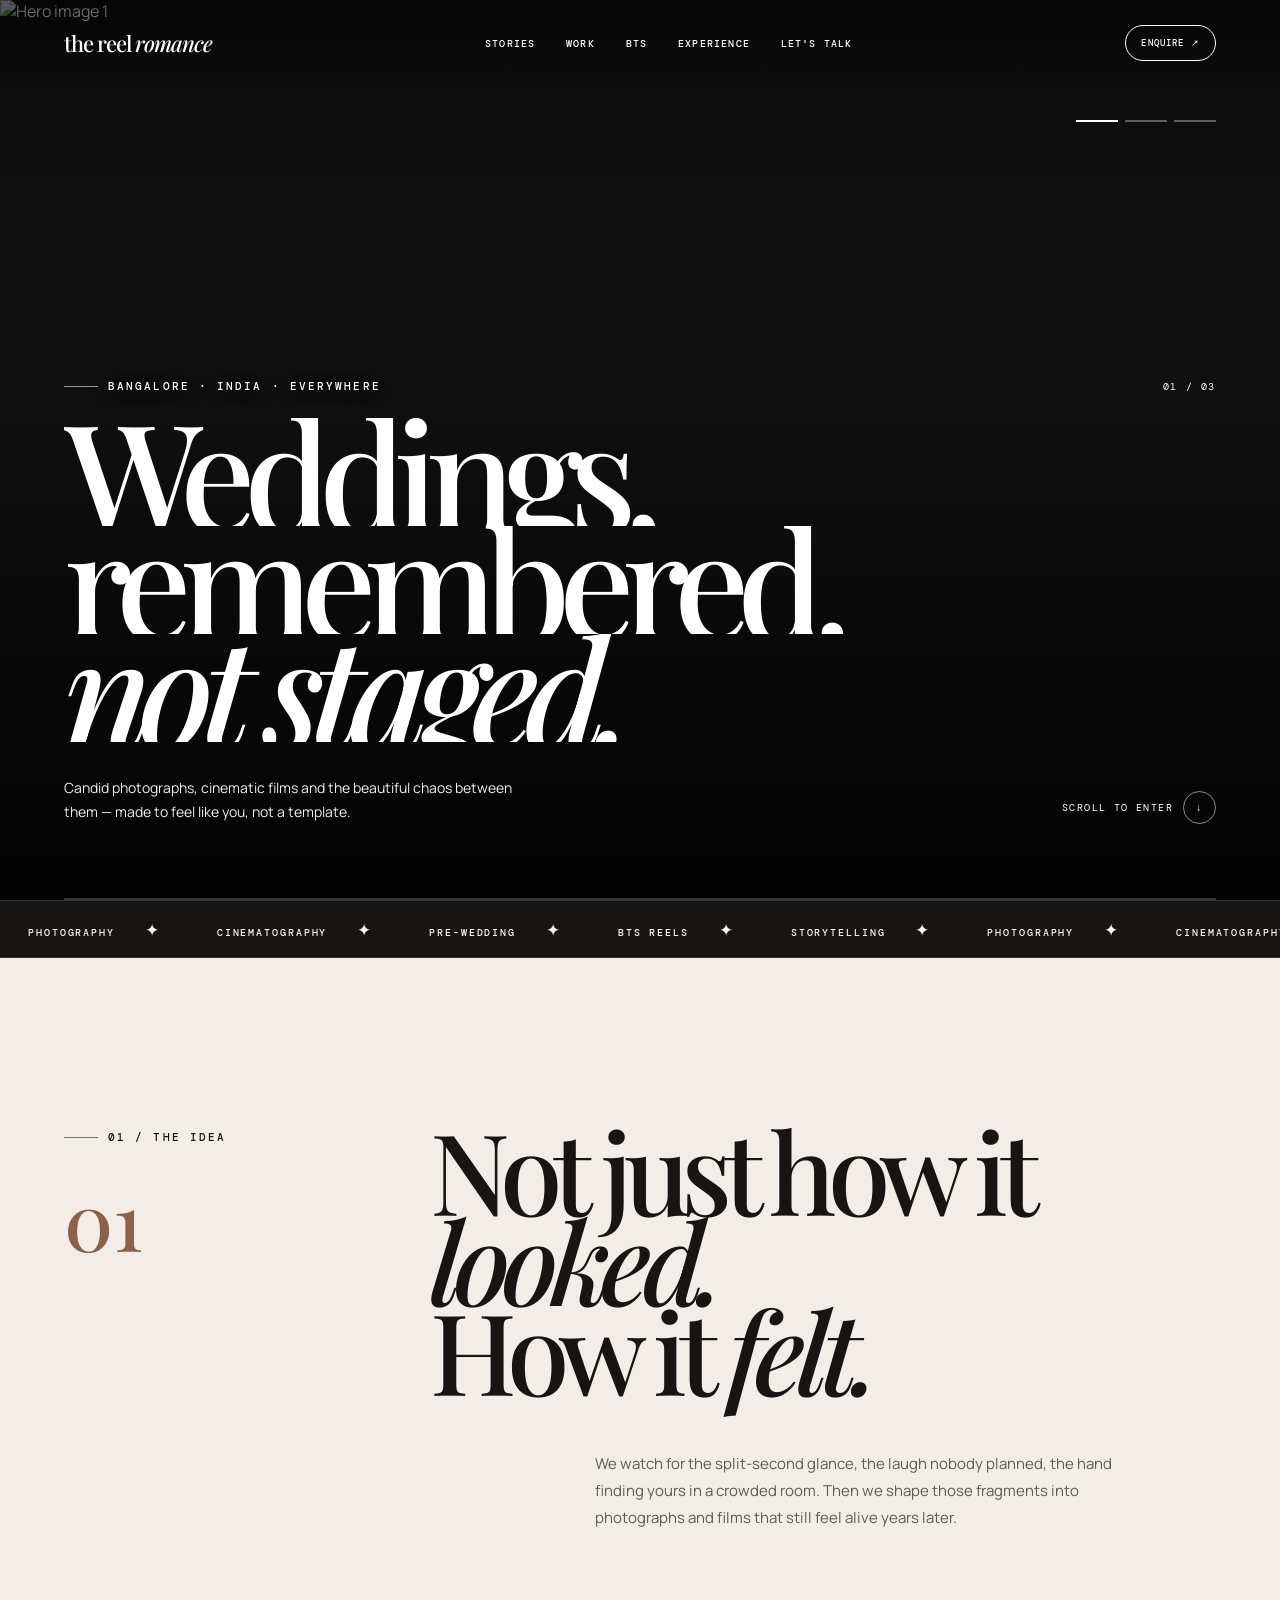
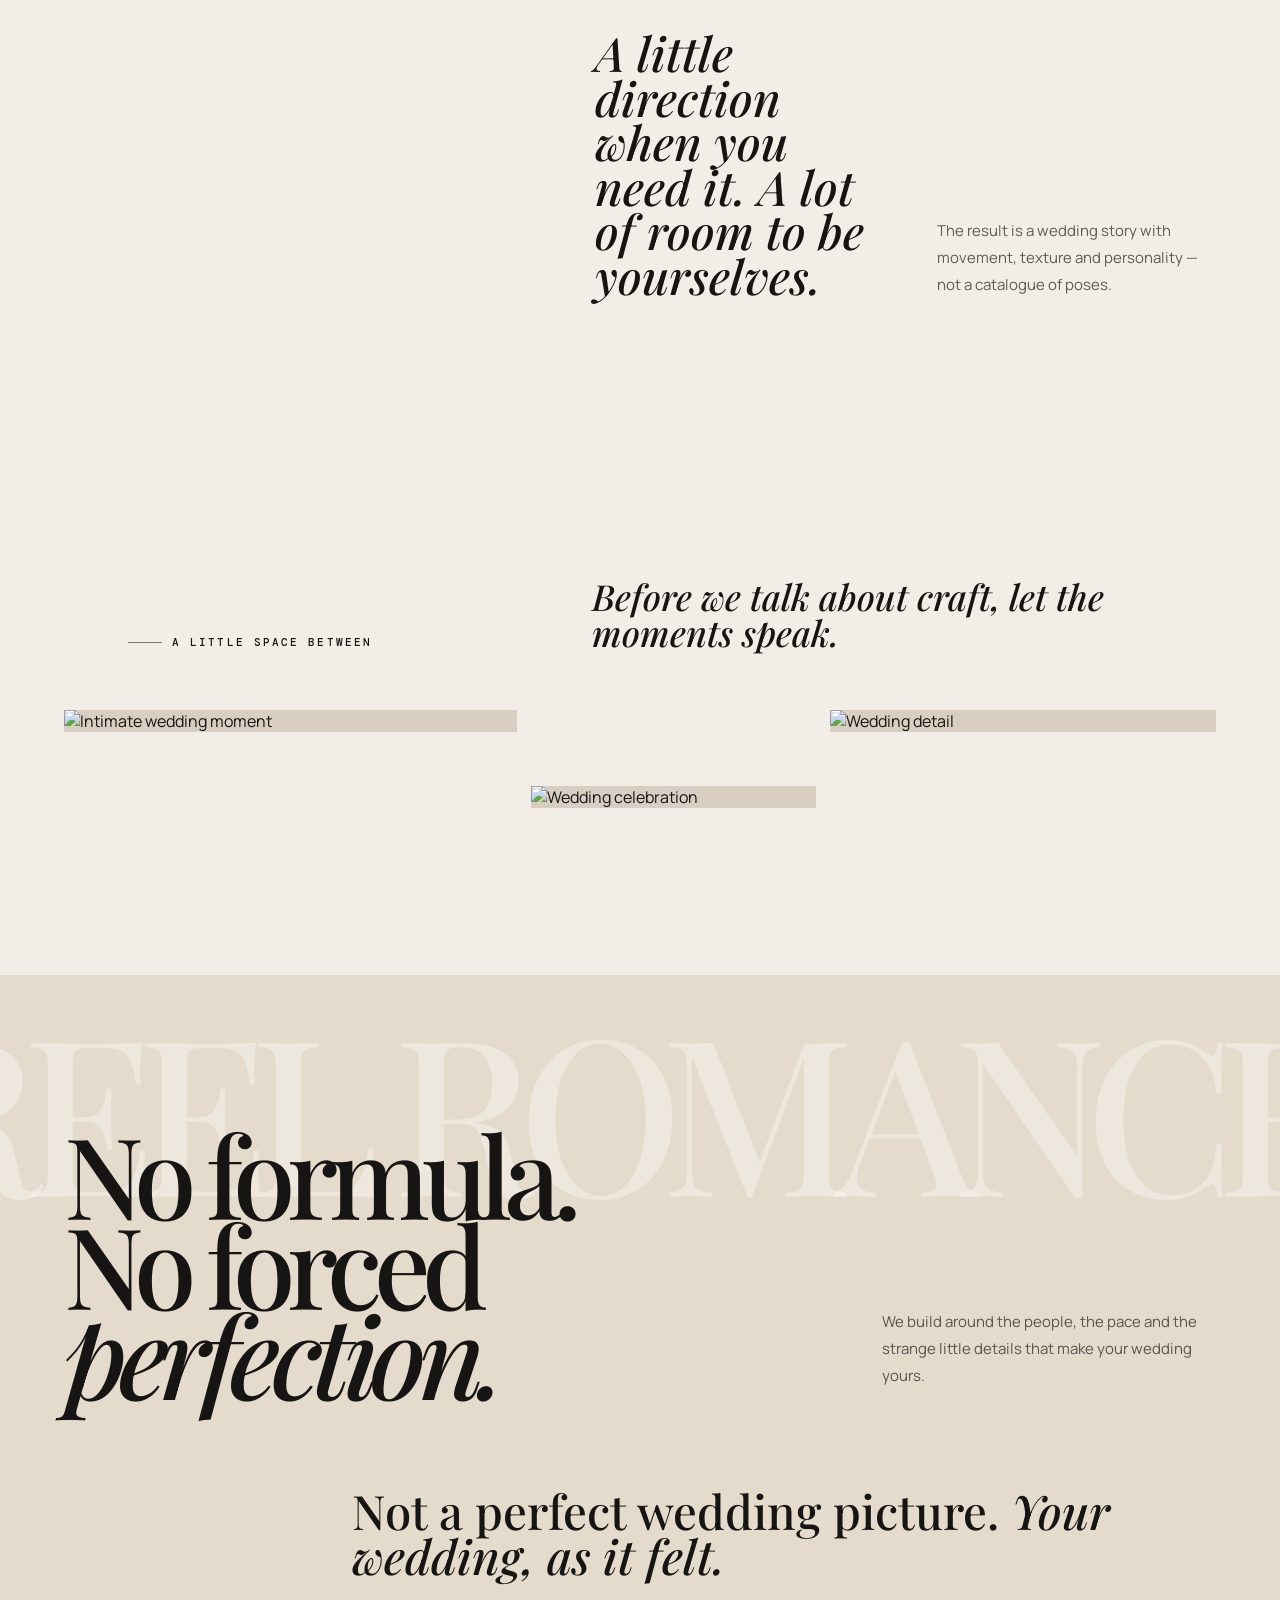
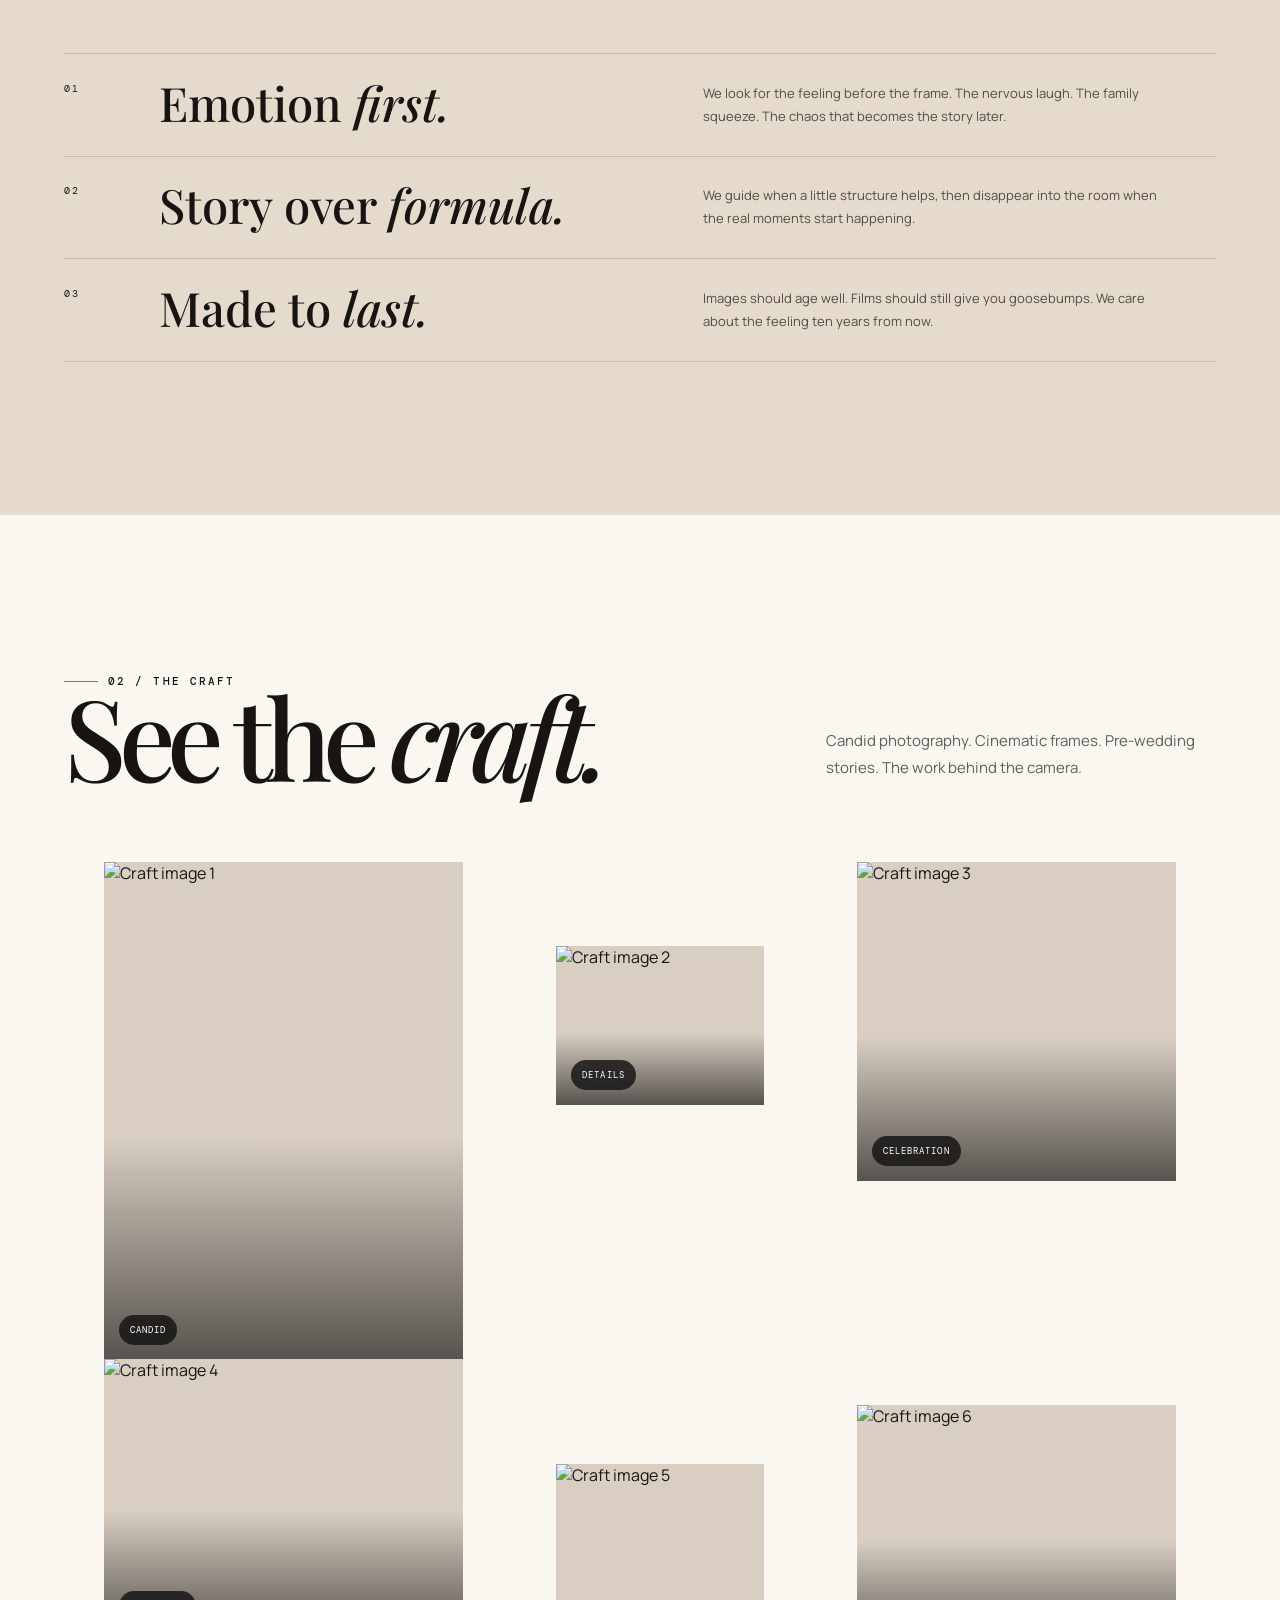
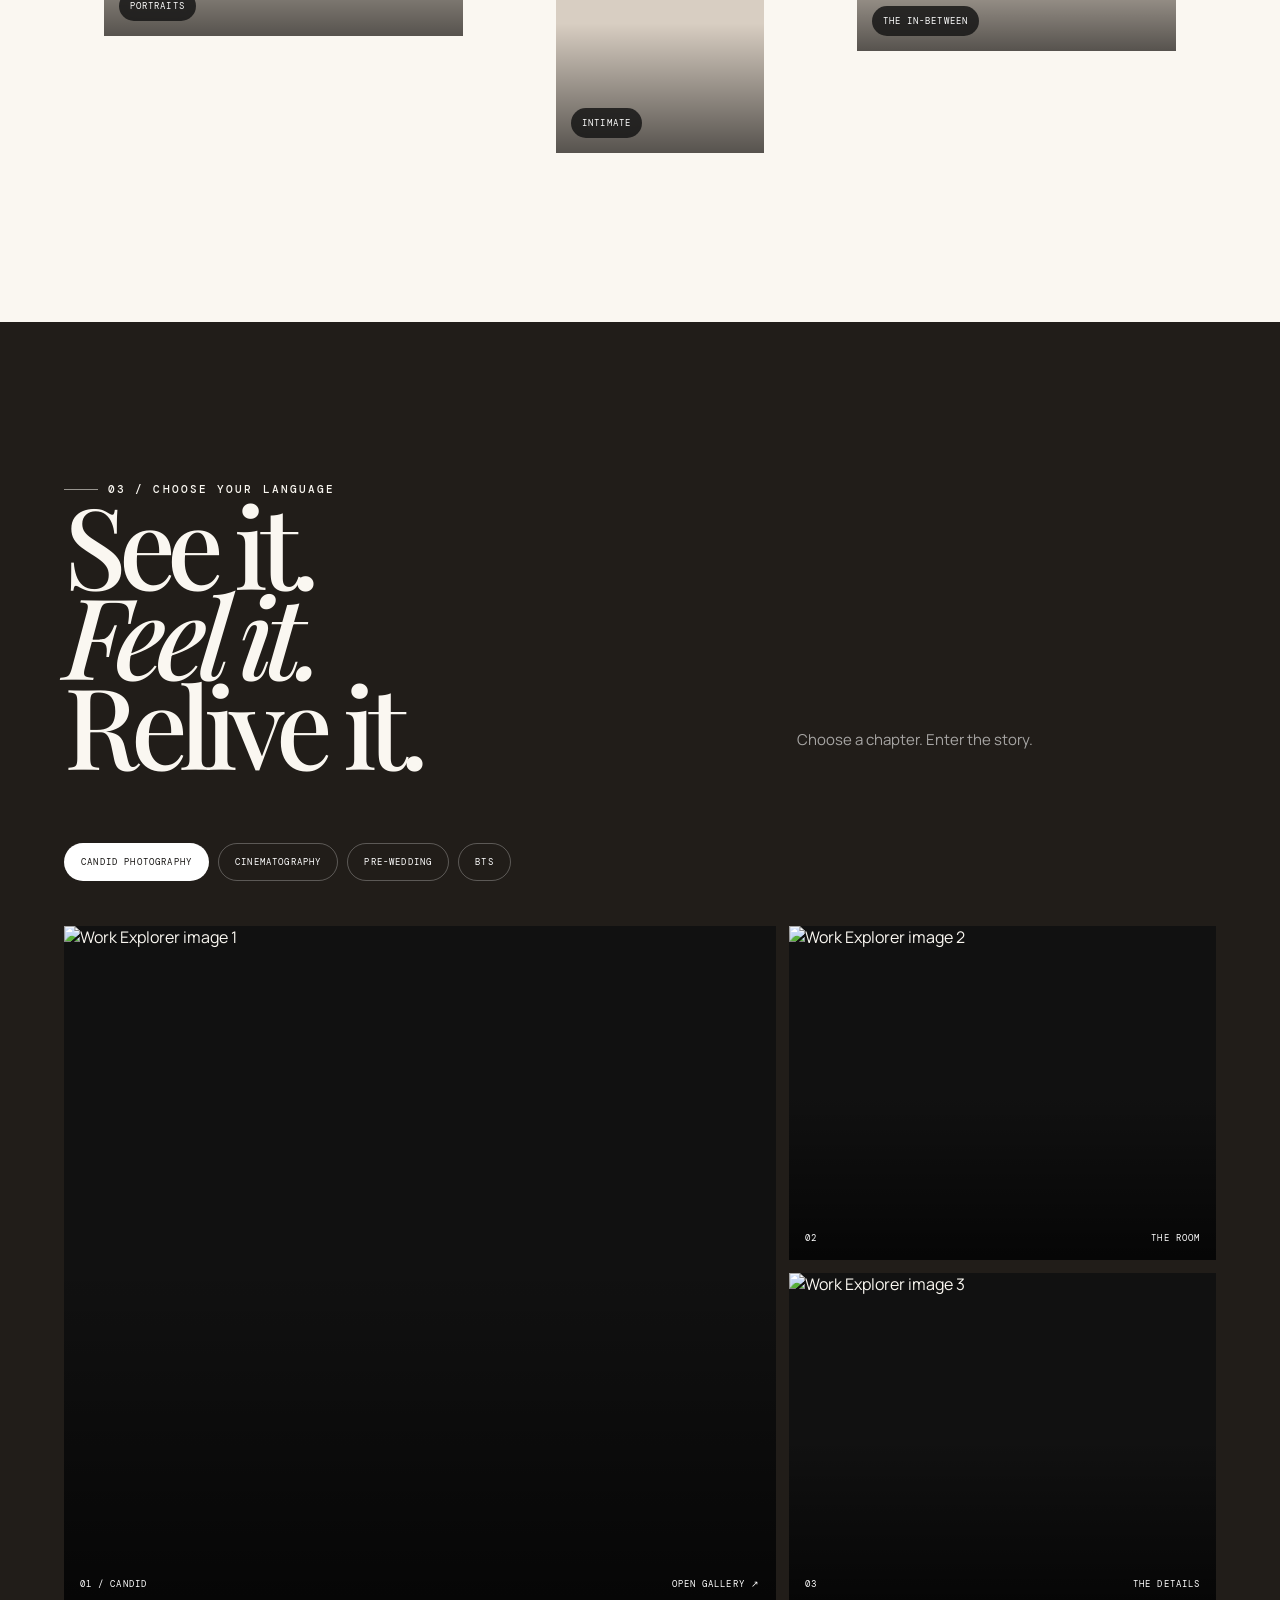
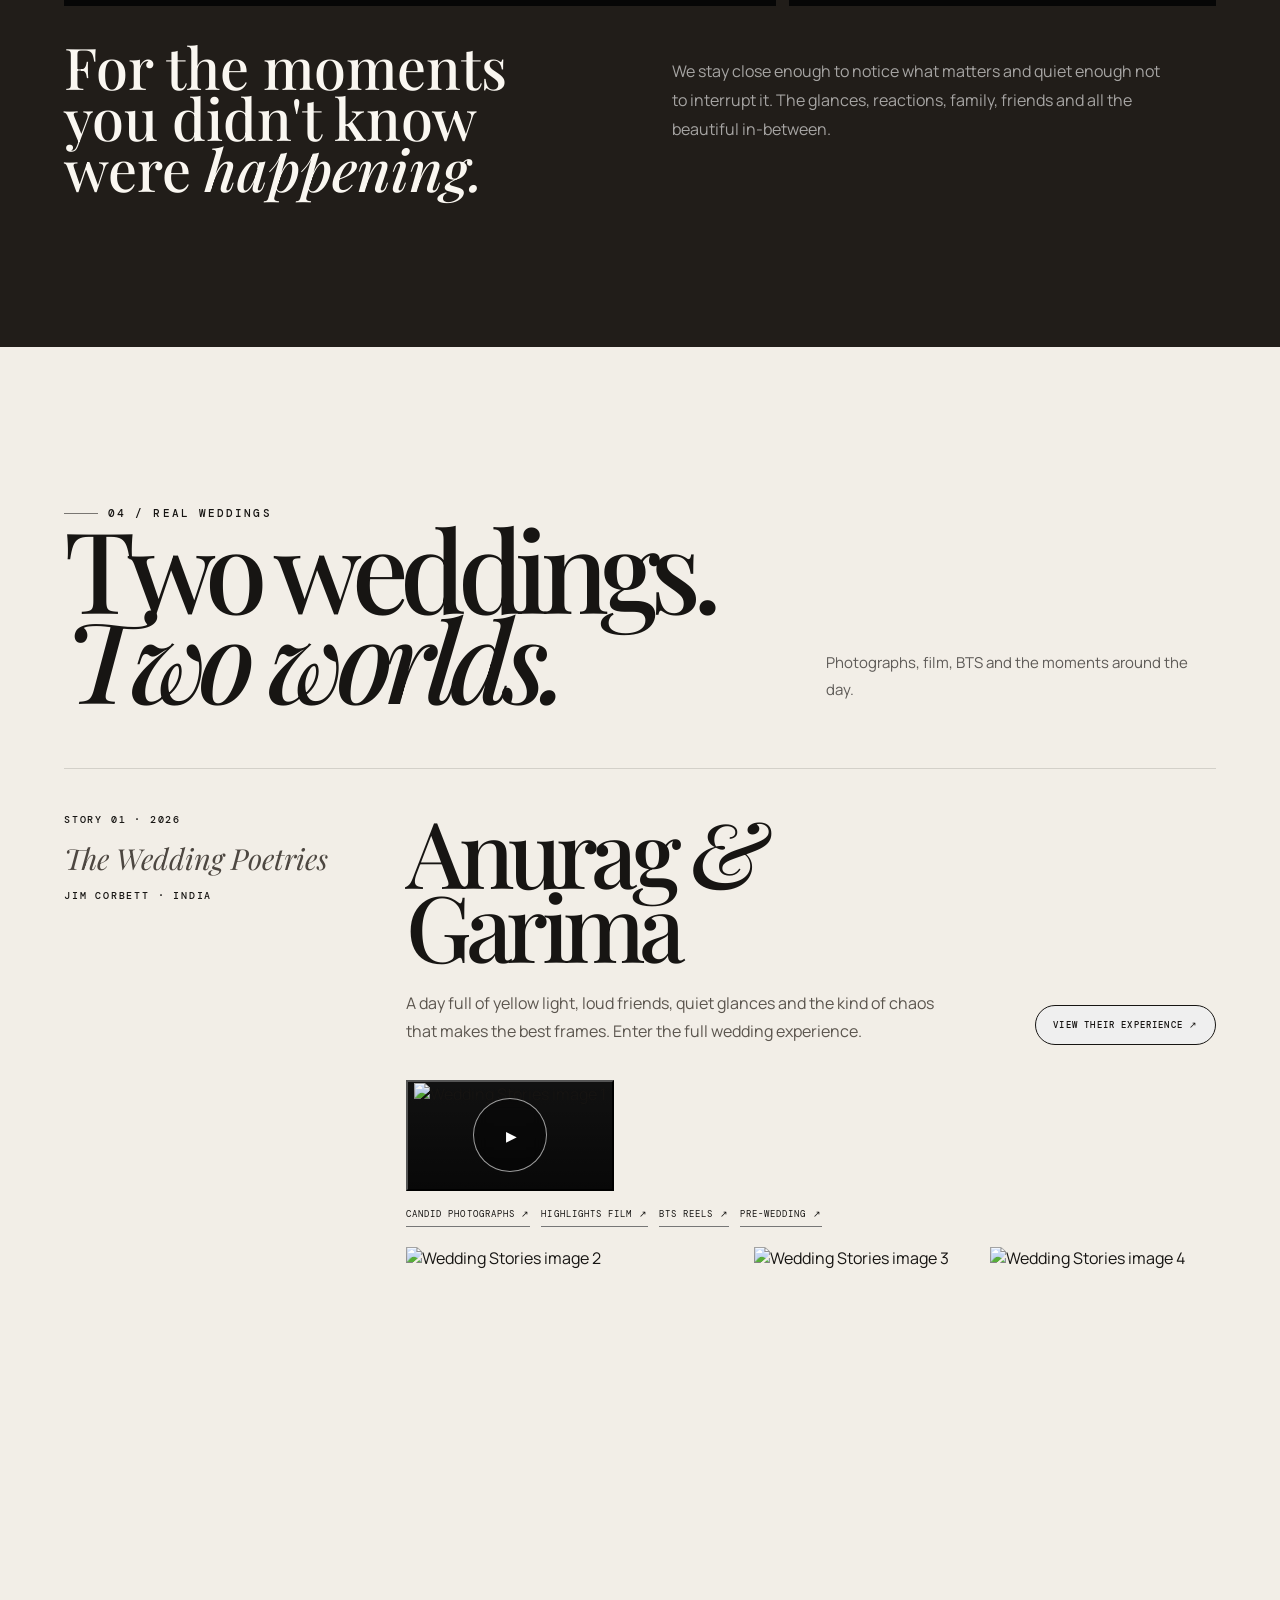
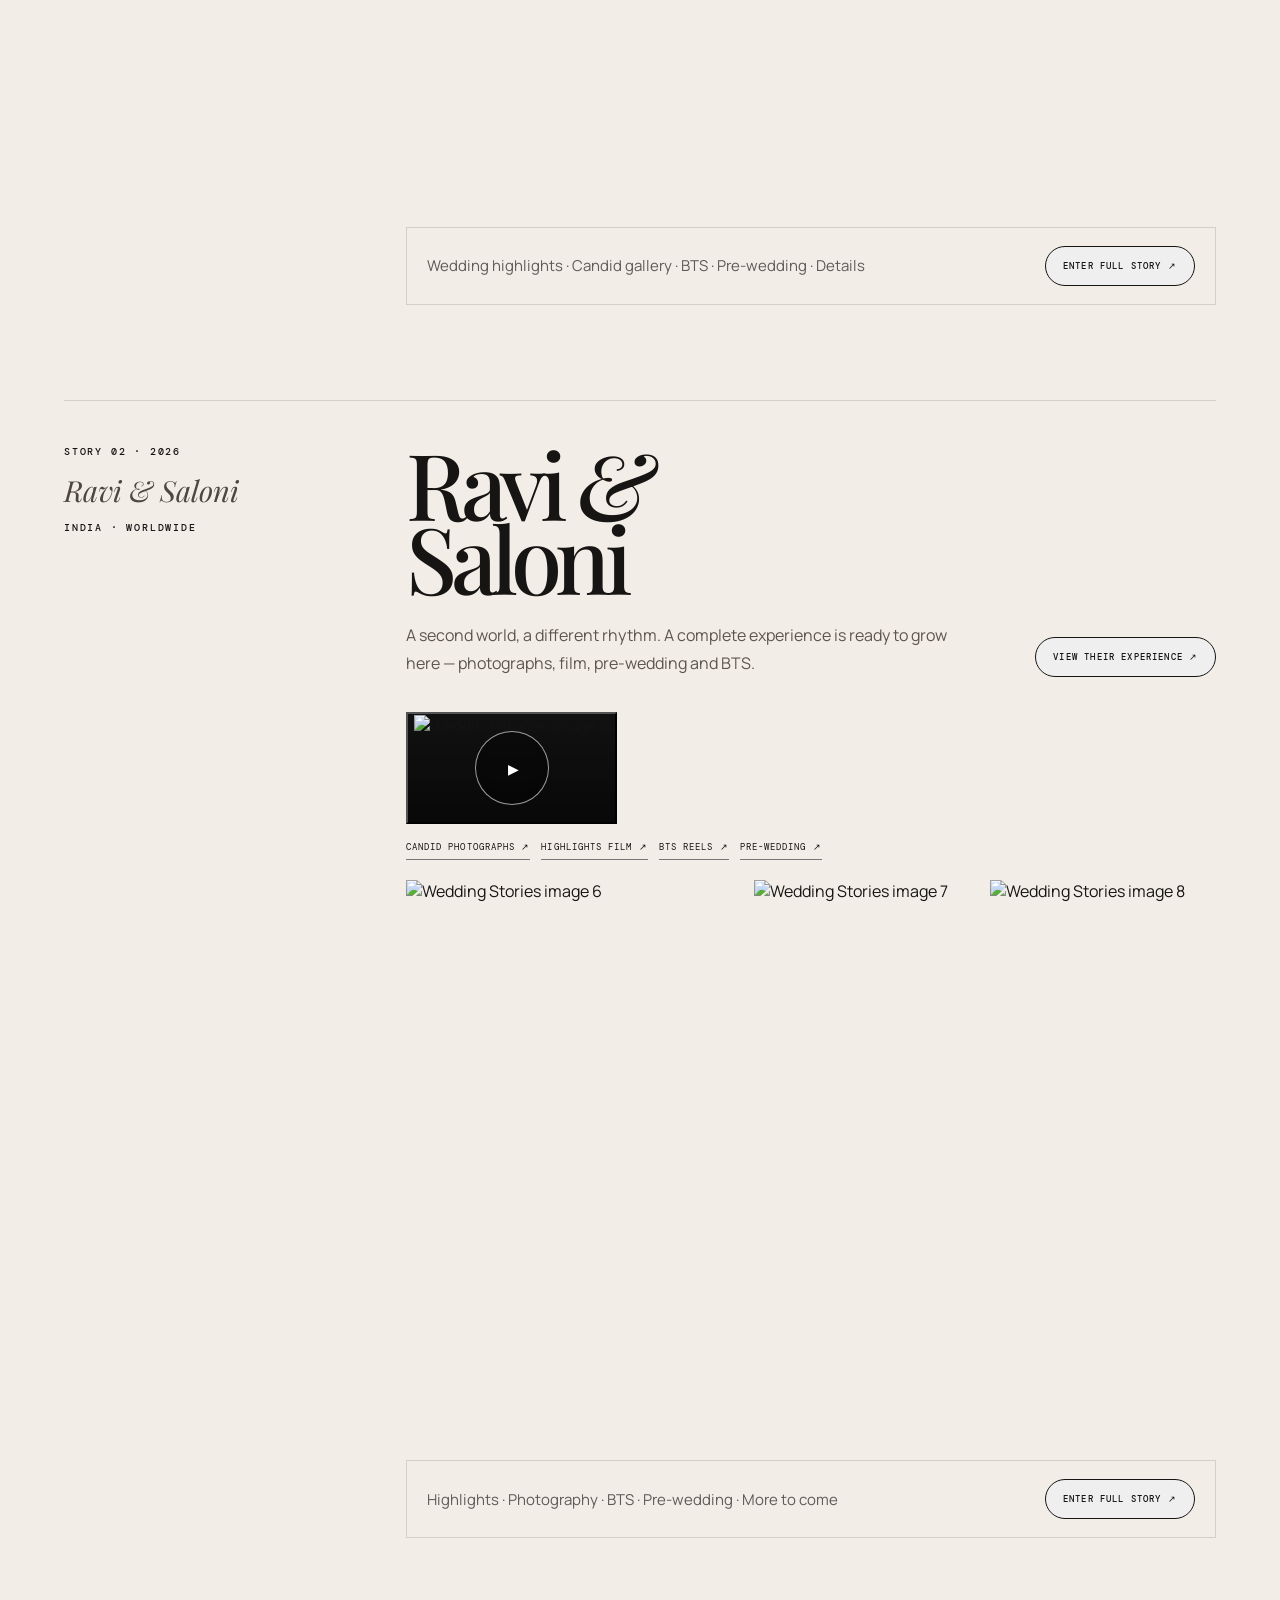
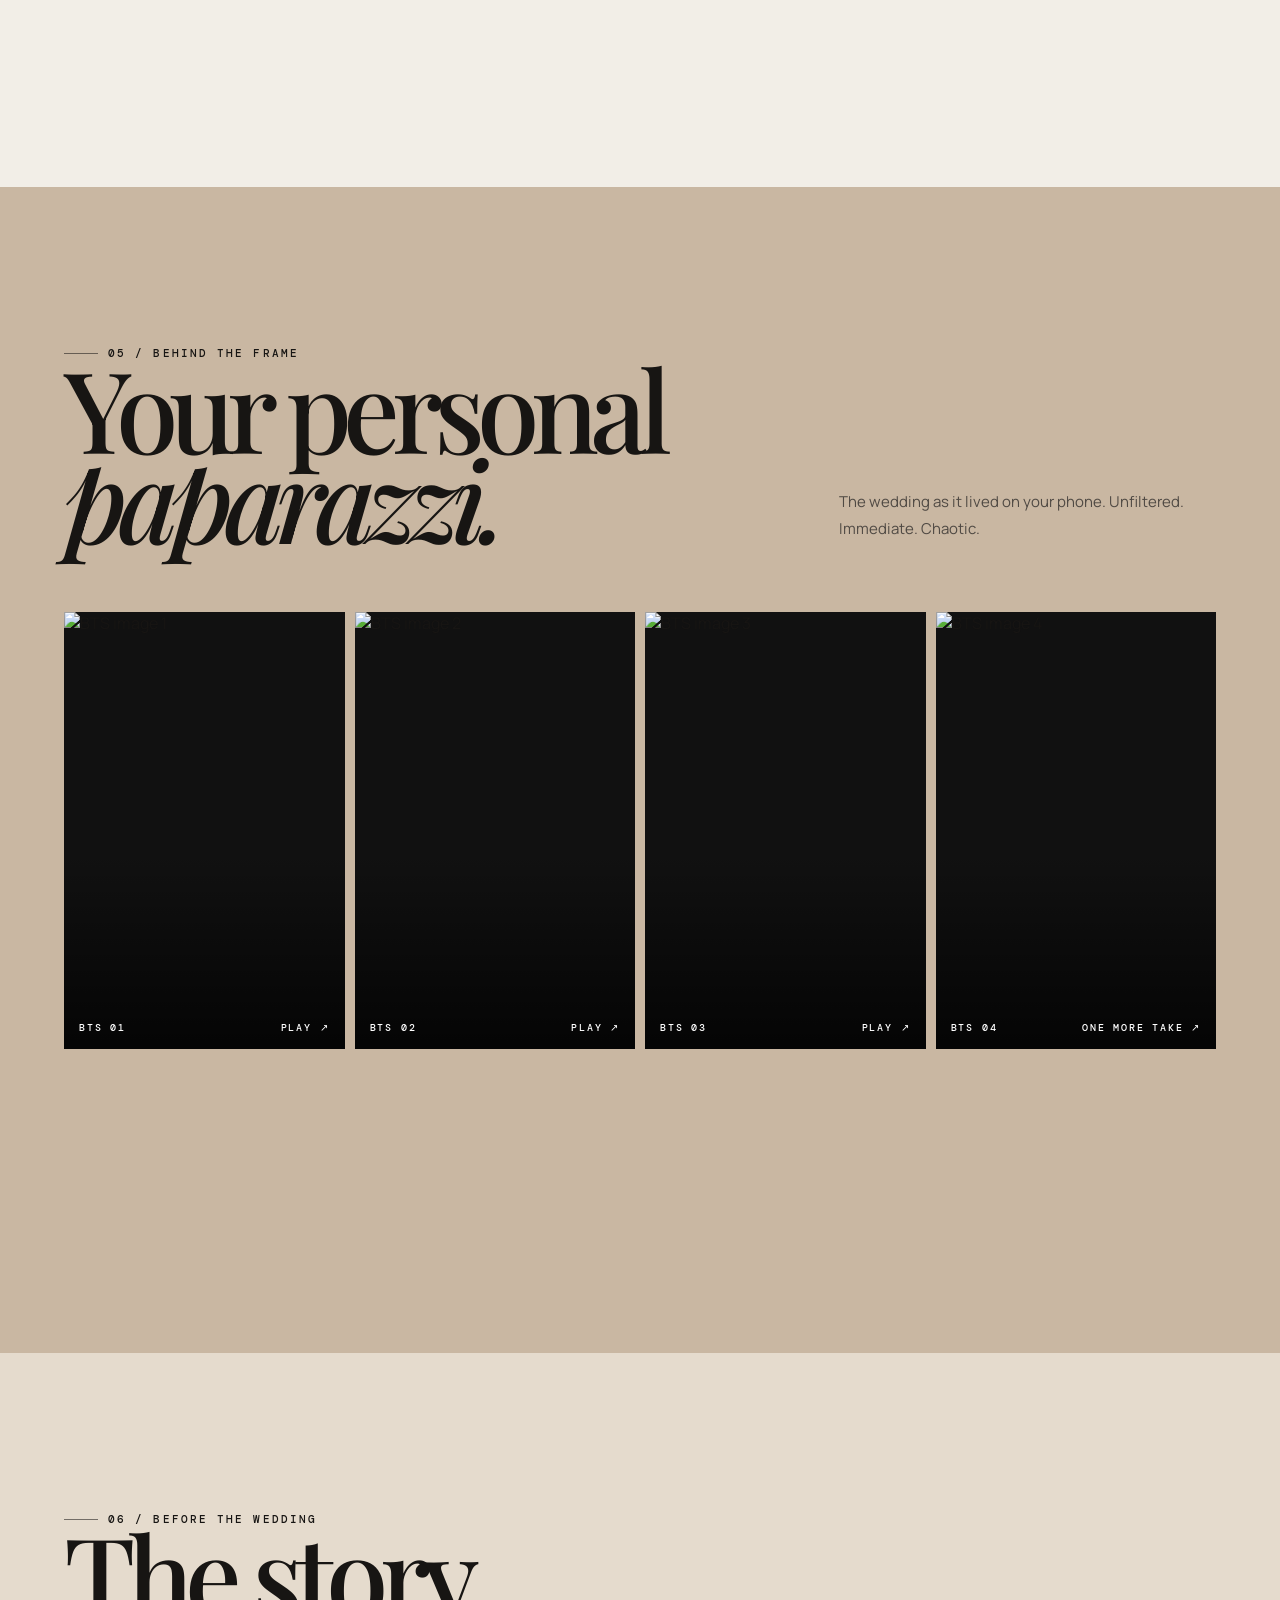
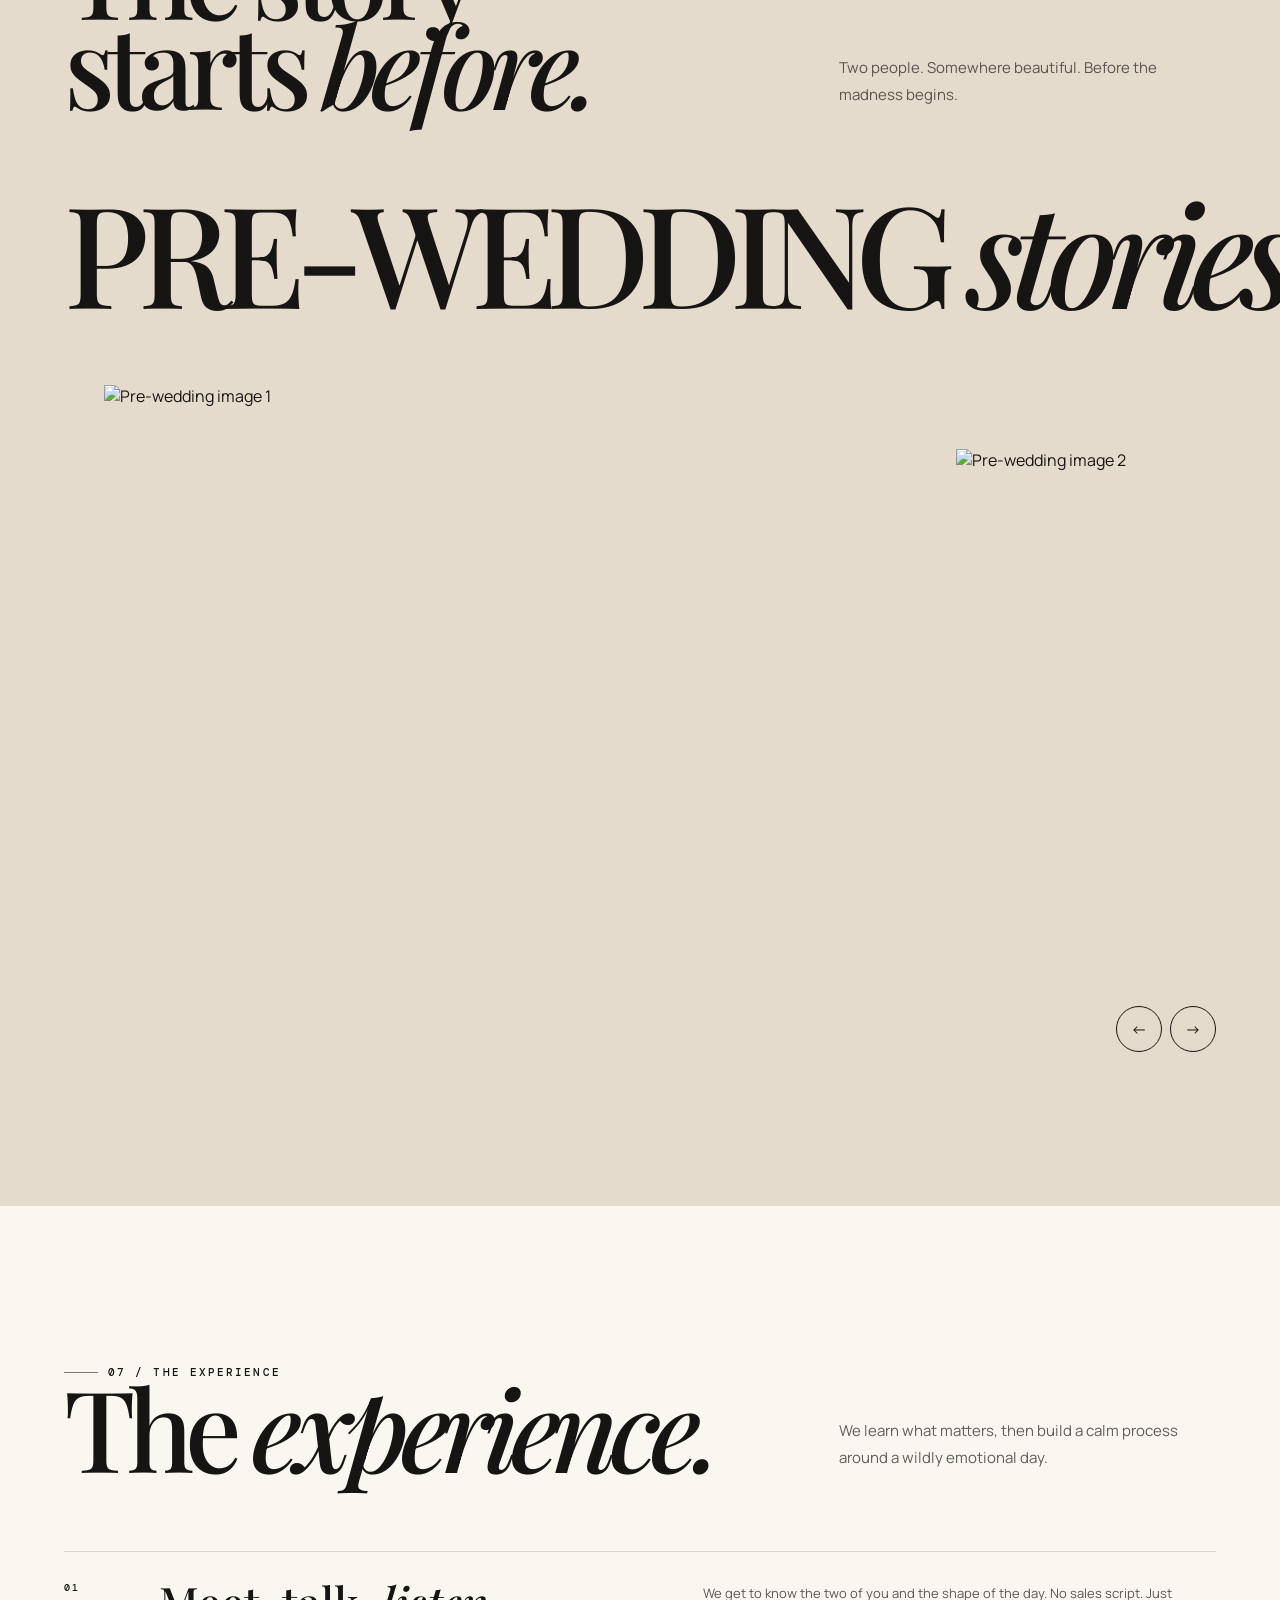
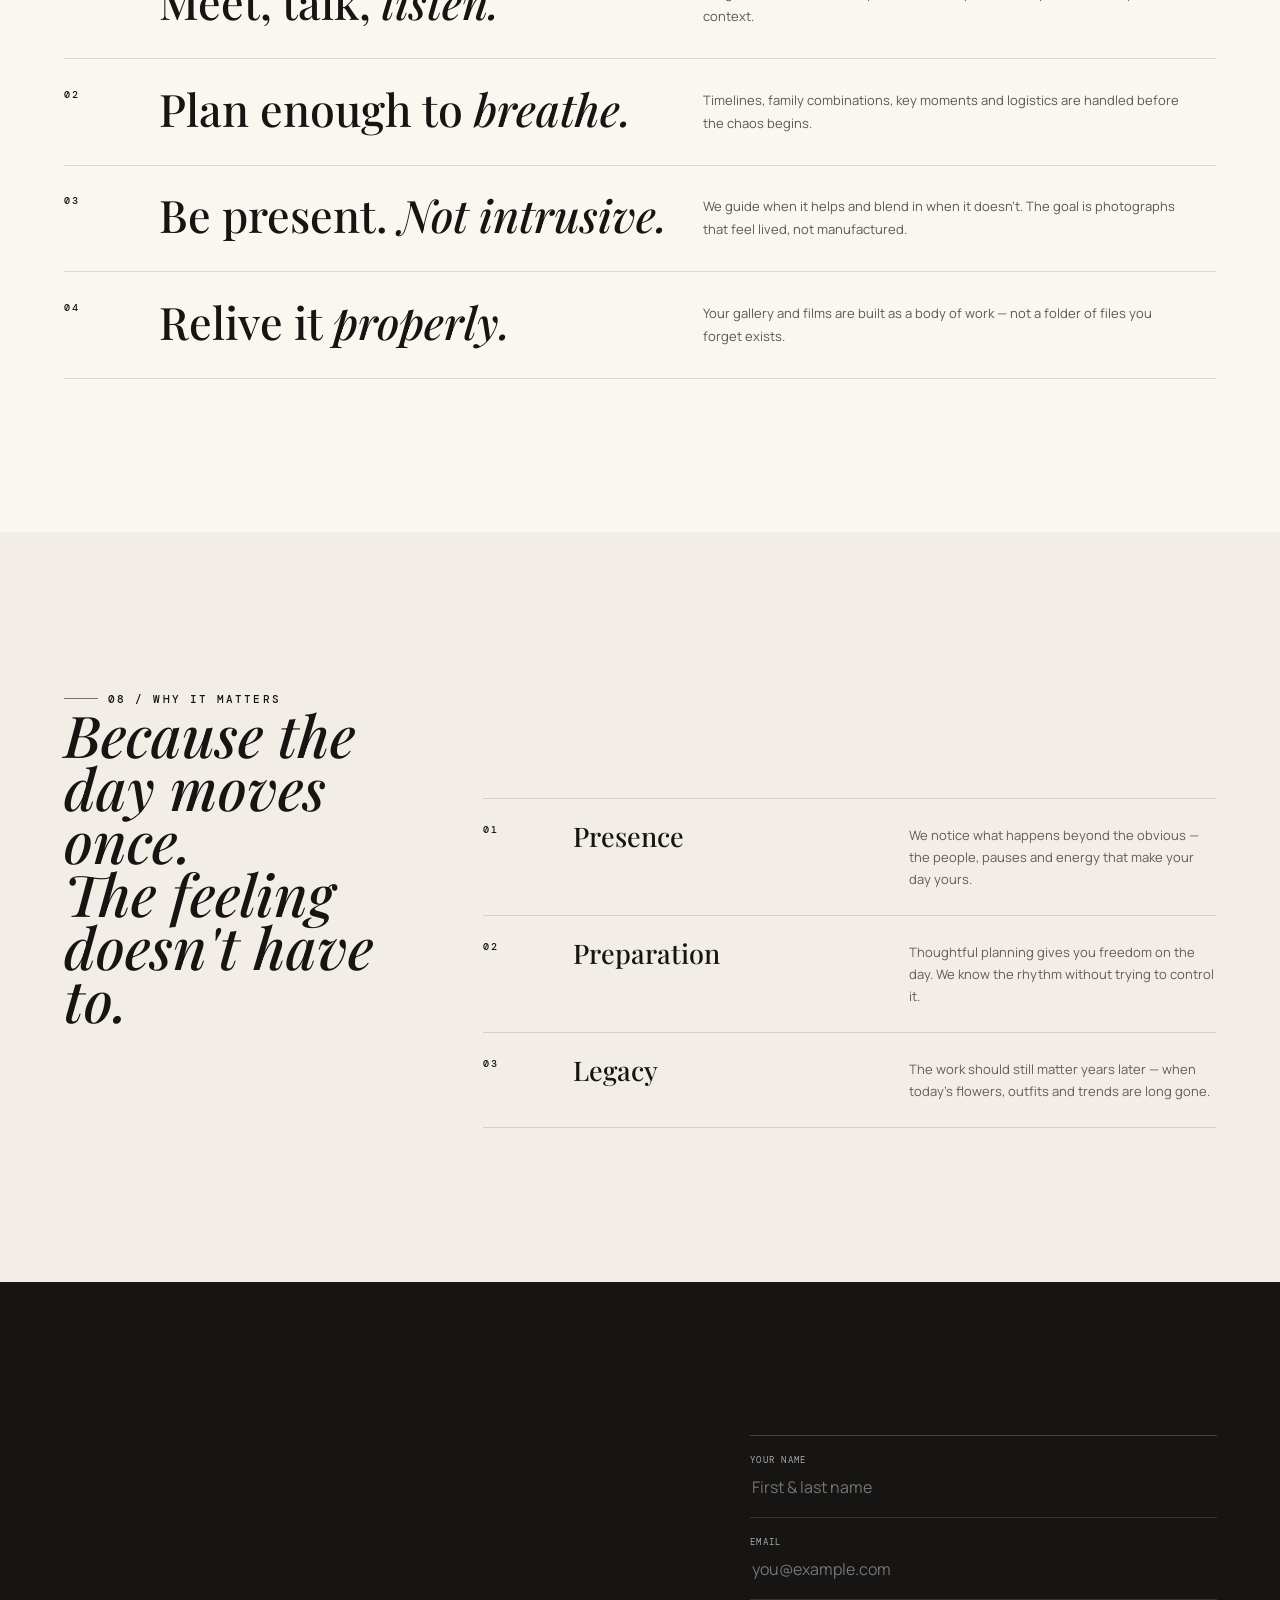
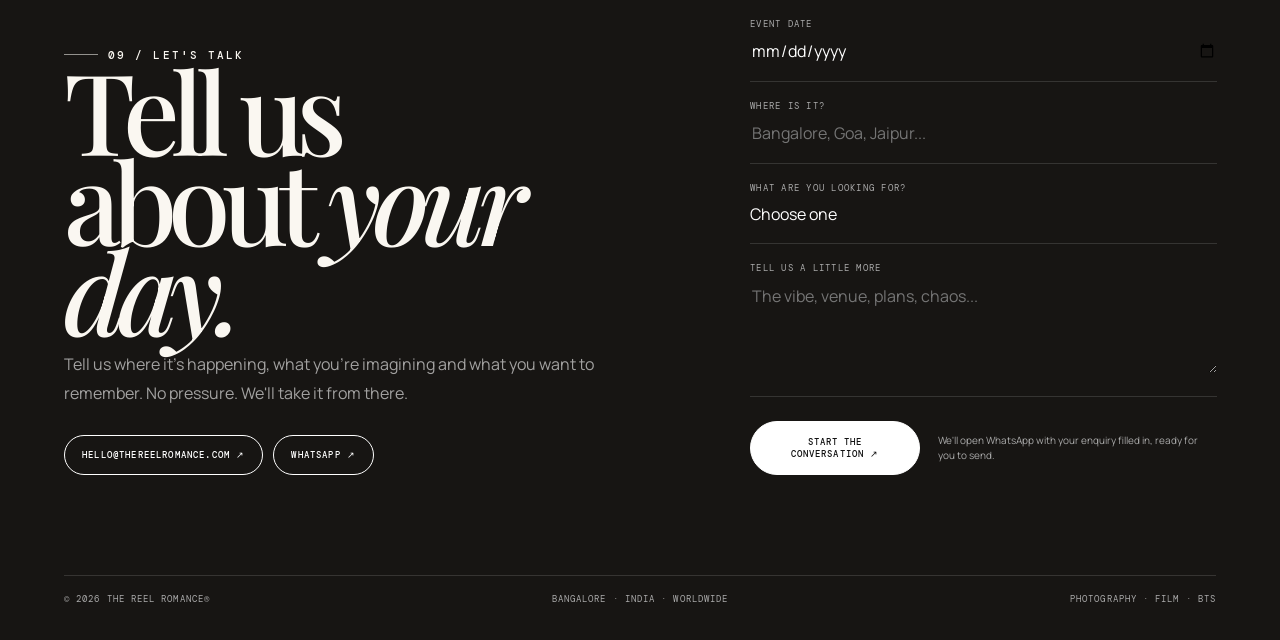
==== index.html @ d2c9230b "Add files via upload" ====
<!doctype html>
<html lang="en">
<head>
<meta charset="utf-8">
<meta name="viewport" content="width=device-width,initial-scale=1,viewport-fit=cover">
<meta name="theme-color" content="#f2eee7">
<meta name="description" content="The Reel Romance — candid wedding photography, cinematic films, pre-wedding stories and behind-the-scenes reels. Bangalore · India · Worldwide.">
<meta property="og:title" content="The Reel Romance — Weddings, remembered.">
<meta property="og:description" content="Candid photographs, cinematic films and the beautiful chaos between them.">
<title>The Reel Romance — Weddings, remembered.</title>
<link rel="preconnect" href="https://fonts.googleapis.com">
<link rel="preconnect" href="https://fonts.gstatic.com" crossorigin>
<link href="https://fonts.googleapis.com/css2?family=DM+Mono:wght@400;500&family=Manrope:wght@400;500;600;700&family=Playfair+Display:ital,wght@0,500;0,600;1,500;1,600&display=swap" rel="stylesheet">
<style>
:root{
  --paper:#f2eee7;--paper2:#e5dbcd;--cream:#faf7f1;--ink:#171513;--ink2:#211d19;
  --warm:#c9b7a2;--rust:#8d604a;--muted:#706b64;--line:rgba(23,21,19,.14);
  --serif:"Playfair Display",Georgia,serif;--sans:"Manrope",Arial,sans-serif;--mono:"DM Mono",monospace;
  --ease:cubic-bezier(.22,1,.36,1);--gutter:clamp(20px,5vw,76px);--max:1480px;
}
*{box-sizing:border-box}
html{scroll-behavior:smooth;background:var(--paper)}
body{margin:0;background:var(--paper);color:var(--ink);font-family:var(--sans);overflow-x:hidden;-webkit-font-smoothing:antialiased}
body.lock{overflow:hidden}
a{color:inherit;text-decoration:none}
button,input,textarea,select{font:inherit;color:inherit}
button{cursor:pointer}
img,video{display:block;max-width:100%}
::selection{background:var(--ink);color:var(--paper)}
.wrap{width:min(var(--max),calc(100% - 2*var(--gutter)));margin:auto}
.mono{font:500 10px/1.2 var(--mono);letter-spacing:.18em;text-transform:uppercase}
.eyebrow{font:500 11px/1.3 var(--mono);letter-spacing:.19em;text-transform:uppercase}
.eyebrow:before{content:"";display:inline-block;width:34px;height:1px;background:currentColor;vertical-align:middle;margin:0 10px 2px 0;opacity:.55}
.display{font:500 clamp(4rem,8.8vw,10rem)/.8 var(--serif);letter-spacing:-.075em;margin:0}
.display em{font-style:italic}
.body{font-size:15px;line-height:1.8;color:rgba(23,21,19,.68);max-width:610px}
.reveal{opacity:0;transform:translateY(48px);transition:opacity 1s var(--ease),transform 1.15s var(--ease)}
.reveal.in{opacity:1;transform:none}
.reveal.delay1{transition-delay:.1s}.reveal.delay2{transition-delay:.2s}.reveal.delay3{transition-delay:.3s}
.scale-in{opacity:0;transform:scale(.94);transition:opacity 1.1s var(--ease),transform 1.25s var(--ease)}
.scale-in.in{opacity:1;transform:none}

/* loader */
.loader{position:fixed;inset:0;z-index:9999;background:var(--ink);color:var(--cream);display:grid;place-items:center;transition:opacity .8s var(--ease),visibility .8s}
.loader.done{opacity:0;visibility:hidden;pointer-events:none}
.loader-box{width:min(560px,76vw)}
.loader-row{display:flex;justify-content:space-between;align-items:baseline;margin-bottom:18px}
.loader-row strong{font:500 25px var(--serif)}.loader-row span{font:9px var(--mono);letter-spacing:.15em}
.loader-bar{height:1px;background:#fff2;overflow:hidden}.loader-fill{height:100%;width:0;background:#fff;transition:width 1s var(--ease)}

/* nav */
.nav{position:fixed;z-index:2000;top:0;left:0;right:0;height:86px;padding:0 var(--gutter);display:flex;align-items:center;justify-content:space-between;color:#fff;transition:height .45s var(--ease),background .45s,color .45s,box-shadow .45s;isolation:isolate}
.nav:before{content:"";position:absolute;inset:0;background:linear-gradient(#0007,transparent);z-index:-1;pointer-events:none;transition:opacity .45s}
.nav.scrolled{height:70px;color:var(--ink);background:rgba(242,238,231,.94);backdrop-filter:blur(18px);box-shadow:0 1px 0 var(--line)}
.nav.scrolled:before{opacity:0}
.logo{font:500 22px/1 var(--serif);letter-spacing:-.045em;white-space:nowrap}
.logo em{font-style:italic}
.nav-links{display:flex;gap:clamp(16px,2.4vw,36px);align-items:center}
.nav-links a{font:500 10px var(--mono);letter-spacing:.12em;text-transform:uppercase;padding:10px 0;position:relative}
.nav-links a:after{content:"";position:absolute;left:0;right:0;bottom:4px;height:1px;background:currentColor;transform:scaleX(0);transform-origin:right;transition:transform .45s var(--ease)}
.nav-links a:hover:after{transform:scaleX(1);transform-origin:left}
.nav-cta{border:1px solid currentColor;border-radius:99px;padding:11px 15px;font:500 9px var(--mono);letter-spacing:.13em;text-transform:uppercase}
.nav-cta:hover{background:var(--ink);color:#fff}
.menu-btn{display:none;width:50px;height:50px;border:1px solid currentColor;border-radius:50%;background:transparent;position:relative;z-index:2002}
.menu-btn i,.menu-btn i:after{content:"";position:absolute;width:18px;height:1px;background:currentColor;left:15px;top:24px;transition:.45s var(--ease)}
.menu-btn i:after{left:0;top:6px}.menu-btn.open i{transform:rotate(45deg)}.menu-btn.open i:after{transform:rotate(-90deg) translateX(6px)}

/* mobile menu */
.mobile-menu{position:fixed;z-index:1999;inset:0;background:var(--ink);color:var(--cream);padding:110px var(--gutter) 35px;display:flex;flex-direction:column;justify-content:flex-end;clip-path:inset(0 0 100% 0);transition:clip-path .8s var(--ease)}
.mobile-menu.open{clip-path:inset(0)}
.mobile-links{display:grid;gap:3px}.mobile-links a{font:500 clamp(3.3rem,15vw,7rem)/.82 var(--serif);letter-spacing:-.07em}
.mobile-foot{border-top:1px solid #fff2;margin-top:55px;padding-top:16px;display:flex;justify-content:space-between;gap:20px;color:#fff8;font:9px var(--mono);letter-spacing:.13em;text-transform:uppercase}

/* hero */
.hero{height:100svh;min-height:690px;background:#111;color:#fff;position:relative;overflow:hidden}
.hero-slides,.hero-slide{position:absolute;inset:0}
.hero-slide{opacity:0;transform:scale(1.045);transition:opacity 1.15s ease,transform 5.5s var(--ease);pointer-events:none}
.hero-slide.active{opacity:1;transform:scale(1);pointer-events:auto}
.hero-slide img{width:100%;height:100%;object-fit:cover}
.hero-slide:after{content:"";position:absolute;inset:0;background:linear-gradient(180deg,#0005 0%,transparent 36%,#000d 100%)}
.hero-content{position:absolute;z-index:4;left:var(--gutter);right:var(--gutter);bottom:8.5vh}
.hero-topline{display:flex;justify-content:space-between;align-items:center;margin-bottom:25px;color:#fff}
.hero-topline .eyebrow{font-size:11px;text-shadow:0 2px 15px #0009}
.hero-index{font:10px var(--mono);letter-spacing:.16em}
.hero-title{font:500 clamp(4.4rem,11.7vw,13.5rem)/.72 var(--serif);letter-spacing:-.085em;max-width:1100px;margin:0}
.hero-title .line{display:block;overflow:hidden}.hero-title .line span{display:block;transform:translateY(110%);animation:titleIn 1.2s var(--ease) forwards}
.hero-title .line:nth-child(2) span{animation-delay:.12s}.hero-title .line:nth-child(3) span{animation-delay:.24s}
.hero-title em{font-style:italic}
.hero-bottom{display:flex;justify-content:space-between;align-items:end;gap:30px;margin-top:34px}
.hero-bottom p{max-width:470px;margin:0;font-size:14px;line-height:1.7;color:#fffE}
.hero-scroll{font:10px var(--mono);letter-spacing:.14em;text-transform:uppercase;white-space:nowrap}
.hero-scroll:after{content:"↓";display:inline-grid;place-items:center;width:31px;height:31px;border:1px solid #fff8;border-radius:50%;margin-left:10px;animation:floatArrow 2.2s ease-in-out infinite}
.hero-dots{position:absolute;z-index:5;right:var(--gutter);top:120px;display:flex;gap:7px}
.hero-dot{width:42px;height:2px;border:0;background:#fff5;padding:0}.hero-dot.active{background:#fff}
.hero-progress{position:absolute;z-index:5;left:var(--gutter);right:var(--gutter);bottom:0;height:2px;background:#fff3;overflow:hidden}
.hero-progress i{display:block;height:100%;width:0;background:#fff;animation:progress 4s linear infinite}
@keyframes titleIn{to{transform:none}}@keyframes floatArrow{50%{transform:translateY(4px)}}@keyframes progress{from{width:0}to{width:100%}}

/* ticker */
.ticker{background:var(--ink);color:var(--cream);overflow:hidden;border-block:1px solid #fff2}
.ticker-track{display:flex;width:max-content;animation:ticker 25s linear infinite}
.ticker:hover .ticker-track{animation-play-state:paused}
.ticker-item{padding:17px 28px;font:500 10px var(--mono);letter-spacing:.19em;text-transform:uppercase;white-space:nowrap}
.ticker-item b{font:500 17px var(--serif);margin-left:22px}
@keyframes ticker{to{transform:translateX(-50%)}}

/* idea */
.idea{padding:clamp(110px,13vw,190px) 0;background:var(--paper);position:relative;overflow:hidden}
.idea-grid{display:grid;grid-template-columns:24% 1fr;gap:7vw}
.idea-number{font:500 80px/.7 var(--serif);color:var(--rust);margin-top:45px}
.idea-main h2{max-width:980px}
.idea-main .body{margin:55px 0 0 21%;max-width:560px}
.idea-bridge{display:grid;grid-template-columns:1fr 1fr;gap:5vw;align-items:end;margin:100px 0 0 21%}
.idea-bridge strong{font:italic 500 clamp(2.1rem,3.7vw,4.3rem)/.94 var(--serif)}
.idea-bridge .body{margin:0}

/* manifesto */
.manifesto{padding:clamp(105px,12vw,175px) 0;background:var(--paper2);position:relative;overflow:hidden}
.manifesto:before{content:"THE REEL ROMANCE";position:absolute;right:-4vw;top:4vw;color:#fff5;font:500 clamp(6rem,17vw,19rem)/.75 var(--serif);letter-spacing:-.09em;white-space:nowrap;pointer-events:none}
.manifesto-head{position:relative;z-index:1;display:grid;grid-template-columns:1fr .45fr;gap:6vw;align-items:end}
.manifesto-head h2{max-width:900px}
.manifesto-head .body{margin:0 0 10px}
.manifesto-bridge{position:relative;z-index:1;margin:90px 0 75px 25%;font:500 clamp(2rem,3.7vw,4.2rem)/.94 var(--serif);max-width:900px}
.principles{position:relative;z-index:1;border-top:1px solid var(--line)}
.principle{display:grid;grid-template-columns:65px 1fr 1fr;gap:30px;padding:28px 0;border-bottom:1px solid var(--line);align-items:start;transition:padding .55s var(--ease),background .55s}
.principle:hover{padding-left:20px;padding-right:20px;background:#fff4}
.principle .num{font:10px var(--mono);letter-spacing:.15em}
.principle h3{font:500 clamp(2rem,3.7vw,4rem)/.9 var(--serif);margin:0}
.principle p{font-size:13px;line-height:1.75;color:#514b45;margin:0;max-width:470px}

/* craft */
.craft{padding:clamp(105px,12vw,175px) 0;background:var(--cream)}
.section-head{display:flex;justify-content:space-between;align-items:end;gap:50px;margin-bottom:65px}
.section-head h2{max-width:900px}.section-head .body{max-width:390px;margin:0}
.craft-grid{display:grid;grid-template-columns:1.1fr .72fr 1fr;gap:13px;align-items:start}
.craft-card{position:relative;overflow:hidden;background:#d8cec2;cursor:pointer}
.craft-card:nth-child(2){margin-top:100px}.craft-card:nth-child(4){margin-top:-30px}.craft-card:nth-child(5){margin-top:75px}
.craft-card.tall{aspect-ratio:.72}.craft-card.land{aspect-ratio:1.3}.craft-card.square{aspect-ratio:1}
.craft-card img{width:100%;height:100%;object-fit:cover;transition:transform 1.25s var(--ease),filter .8s}
.craft-card:hover img{transform:scale(1.055);filter:saturate(1.05)}
.craft-card:after{content:"";position:absolute;inset:55% 0 0;background:linear-gradient(transparent,#0009);pointer-events:none}
.card-label{position:absolute;z-index:2;left:15px;bottom:15px;color:#fff;background:#111c;padding:9px 11px;border-radius:99px;font:9px var(--mono);letter-spacing:.12em;text-transform:uppercase;backdrop-filter:blur(8px)}
.craft-foot{display:flex;justify-content:center;margin-top:55px}

/* work explorer */
.explorer{background:var(--ink2);color:var(--cream);padding:clamp(105px,12vw,175px) 0;overflow:hidden}
.explorer-intro{display:grid;grid-template-columns:1fr .65fr;gap:7vw;align-items:end;margin-bottom:75px}
.explorer-intro .body{color:#fff9}
.work-tabs{display:flex;gap:9px;flex-wrap:wrap;margin-bottom:45px}
.work-tab{border:1px solid #fff4;color:#fff;padding:12px 16px;border-radius:99px;background:transparent;font:9px var(--mono);letter-spacing:.13em;text-transform:uppercase;transition:.35s var(--ease)}
.work-tab.active,.work-tab:hover{background:#fff;color:var(--ink)}
.work-panel{display:none}.work-panel.active{display:block}
.work-feature{display:grid;grid-template-columns:1.25fr .75fr;gap:13px;align-items:stretch}
.work-feature-main{min-height:680px;position:relative;overflow:hidden}.work-feature-side{display:grid;gap:13px}
.work-feature-side figure,.work-feature-main figure{margin:0;position:relative;overflow:hidden;background:#111;height:100%}
.work-feature-side figure{min-height:330px}.work-feature img{width:100%;height:100%;object-fit:cover;transition:transform 1.2s var(--ease),filter .8s}
.work-feature figure:hover img{transform:scale(1.045);filter:saturate(1.05)}
.work-feature figcaption{position:absolute;z-index:2;left:16px;right:16px;bottom:16px;display:flex;justify-content:space-between;gap:10px;color:#fff;font:9px var(--mono);letter-spacing:.12em;text-transform:uppercase}
.work-feature figure:after{content:"";position:absolute;inset:50% 0 0;background:linear-gradient(transparent,#000a)}
.work-feature figcaption>*{position:relative;z-index:3}
.work-copy{display:grid;grid-template-columns:1fr 1fr;gap:5vw;margin-top:35px}
.work-copy h3{font:500 clamp(2.3rem,4.5vw,5rem)/.88 var(--serif);margin:0}.work-copy p{color:#fff9;line-height:1.8;max-width:500px}

/* stories */
.stories{padding:clamp(110px,12vw,180px) 0;background:var(--paper)}
.story{border-top:1px solid var(--line);padding:45px 0 95px}
.story-grid{display:grid;grid-template-columns:23% 1fr;gap:6vw}
.story-meta{display:flex;flex-direction:column;gap:13px}
.story-meta .tag{font:italic 29px var(--serif);color:#4d4741}
.story-title{font:500 clamp(3.8rem,7.2vw,8rem)/.8 var(--serif);letter-spacing:-.07em;margin:0 0 28px}
.story-intro{display:flex;justify-content:space-between;align-items:end;gap:30px;margin-bottom:35px}
.story-intro p{max-width:550px;color:#5b554e;line-height:1.75;margin:0}
.pill{display:inline-flex;align-items:center;justify-content:center;gap:10px;border:1px solid currentColor;border-radius:99px;padding:13px 17px;font:500 9px var(--mono);letter-spacing:.13em;text-transform:uppercase;transition:.4s var(--ease);white-space:nowrap}
.pill:hover{background:var(--ink);color:var(--paper);transform:translateY(-3px)}
.story-film{display:block;position:relative;aspect-ratio:16/8.5;overflow:hidden;background:#111}
.story-film img{width:100%;height:100%;object-fit:cover;transition:transform 1.2s var(--ease)}
.story-film:hover img{transform:scale(1.035)}
.story-film:after{content:"";position:absolute;inset:0;background:linear-gradient(transparent,#0008)}
.story-play{position:absolute;z-index:3;left:50%;top:50%;transform:translate(-50%,-50%);width:74px;height:74px;border:1px solid #fff9;border-radius:50%;display:grid;place-items:center;background:#0005;color:#fff;backdrop-filter:blur(8px)}
.story-play:after{content:"▶";font-size:14px;margin-left:3px}
.story-links{display:flex;gap:11px;flex-wrap:wrap;margin-top:17px}
.story-links a{font:9px var(--mono);letter-spacing:.12em;text-transform:uppercase;border-bottom:1px solid #777;padding-bottom:6px}
.story-gallery{display:grid;grid-template-columns:1.2fr .8fr .8fr;gap:10px;margin-top:20px}
.story-gallery img{width:100%;height:270px;object-fit:cover}.story-gallery img:first-child{grid-row:span 2;height:560px}
.story-experience{margin-top:20px;border:1px solid var(--line);padding:18px 20px;display:flex;justify-content:space-between;gap:20px;align-items:center}

/* bts */
.bts{padding:clamp(110px,12vw,175px) 0;background:var(--warm);overflow:hidden}
.bts-intro{display:grid;grid-template-columns:1fr .55fr;gap:7vw;align-items:end}
.bts-intro .body{margin:0;color:#504a44}
.bts-grid{display:grid;grid-template-columns:repeat(4,1fr);gap:10px;margin-top:70px}
.bts-card{position:relative;aspect-ratio:9/14;overflow:hidden;background:#111;cursor:pointer}
.bts-card img,.bts-card video{position:absolute;inset:0;width:100%;height:100%;object-fit:cover;transition:transform 1s var(--ease),opacity .35s,filter .7s}
.bts-card video{opacity:0;z-index:1}.bts-card:hover img{transform:scale(1.06);filter:brightness(.65)}.bts-card:hover video{opacity:1}
.bts-card:after{content:"";position:absolute;z-index:2;inset:55% 0 0;background:linear-gradient(transparent,#000b);pointer-events:none}
.bts-meta{position:absolute;z-index:3;left:15px;right:15px;bottom:15px;color:#fff;display:flex;justify-content:space-between;gap:10px}
.bts-note{margin-top:55px;display:flex;justify-content:space-between;gap:30px;align-items:end}
.bts-note strong{font:italic 500 clamp(2.2rem,4vw,4.5rem)/.93 var(--serif);max-width:900px}.bts-note span{color:#514a44}

/* pre */
.pre{padding:clamp(110px,12vw,175px) 0;background:var(--paper2);overflow:hidden}
.pre-top{display:grid;grid-template-columns:1fr .55fr;gap:7vw;align-items:end}
.pre-top .body{margin:0}
.pre-line{font:500 clamp(4rem,11vw,12rem)/.75 var(--serif);letter-spacing:-.08em;margin:90px 0 65px;white-space:nowrap;transform:translateX(-3vw)}
.pre-line em{font-style:italic}
.pre-track-wrap{overflow:hidden}
.pre-track{display:flex;gap:12px;width:max-content;transition:transform 1s var(--ease)}
.pre-card{width:min(62vw,760px);height:min(56vw,590px);position:relative;overflow:hidden;flex:0 0 auto}
.pre-card:nth-child(even){width:min(38vw,470px);height:min(48vw,510px);margin-top:80px}
.pre-card img{width:100%;height:100%;object-fit:cover;transition:transform 1.1s var(--ease)}
.pre-card:hover img{transform:scale(1.04)}
.pre-caption{position:absolute;left:15px;right:15px;bottom:15px;color:#fff;display:flex;justify-content:space-between;gap:15px;font:9px var(--mono);letter-spacing:.12em;text-transform:uppercase;text-shadow:0 1px 8px #000}
.pre-controls{display:flex;justify-content:flex-end;gap:8px;margin-top:15px}.circle{width:46px;height:46px;border:1px solid var(--ink);border-radius:50%;background:transparent}.circle:hover{background:var(--ink);color:var(--paper)}

/* experience */
.experience{padding:clamp(110px,12vw,175px) 0;background:var(--cream)}
.exp-head{display:grid;grid-template-columns:1fr .55fr;gap:7vw;align-items:end}
.exp-head .body{margin:0}.steps{margin-top:80px;border-top:1px solid var(--line)}
.step{display:grid;grid-template-columns:65px 1fr 1fr;gap:30px;padding:30px 0;border-bottom:1px solid var(--line);transition:.55s var(--ease)}
.step:hover{padding-left:20px;padding-right:20px;background:#fff7}
.step h3{font:500 clamp(2rem,3.5vw,3.8rem)/.9 var(--serif);margin:0}.step p{font-size:13px;line-height:1.75;color:#5d5750;margin:0;max-width:480px}

/* why */
.why{padding:clamp(110px,12vw,170px) 0;background:var(--paper);position:relative;overflow:hidden}
.why-grid{display:grid;grid-template-columns:.45fr 1fr;gap:7vw}.why-statement{font:italic 500 clamp(2.5rem,4.5vw,5.2rem)/.92 var(--serif);max-width:900px}.why-list{margin-top:70px;border-top:1px solid var(--line)}
.why-row{display:grid;grid-template-columns:60px 1fr 1fr;gap:30px;padding:25px 0;border-bottom:1px solid var(--line);align-items:start}.why-row h3{font:500 27px/.95 var(--serif);margin:0}.why-row p{margin:0;font-size:13px;line-height:1.7;color:#625c54}

/* contact */
.contact{background:var(--ink);color:var(--cream);padding:clamp(110px,12vw,175px) 0 35px}
.contact-grid{display:grid;grid-template-columns:1fr .8fr;gap:8vw;align-items:end}
.contact h2{max-width:900px}.contact .body{color:#fff9;font-size:16px}.contact-actions{display:flex;gap:10px;flex-wrap:wrap;margin-top:28px}.contact .pill{border-color:#fff;color:#fff}.contact .pill:hover{background:#fff;color:var(--ink)}
.form{border-top:1px solid #fff3}.field{border-bottom:1px solid #fff2;padding:18px 0}.field label{display:block;font:9px var(--mono);letter-spacing:.14em;text-transform:uppercase;color:#aaa;margin-bottom:9px}
.field input,.field select,.field textarea{width:100%;border:0;outline:0;background:transparent;color:#fff;font-size:16px}.field select{appearance:none}.field select option{color:#111}.field textarea{min-height:90px;resize:vertical}
.form-actions{margin-top:24px;display:flex;align-items:center;gap:18px}.submit{border:1px solid #fff;background:#fff;color:#111;border-radius:99px;padding:14px 19px;font:500 9px var(--mono);letter-spacing:.12em;text-transform:uppercase}.submit:hover{background:transparent;color:#fff}.form-note{font-size:10px;line-height:1.5;color:#aaa;max-width:280px}
.footer{margin-top:100px;border-top:1px solid #fff2;padding-top:17px;display:flex;justify-content:space-between;gap:20px;color:#aaa;font:9px var(--mono);letter-spacing:.12em;text-transform:uppercase}

/* modals / page-like work viewer */
.modal{position:fixed;inset:0;z-index:5000;background:#0d0c0beF;backdrop-filter:blur(16px);display:grid;place-items:center;opacity:0;visibility:hidden;transition:.5s var(--ease);padding:4vw}
.modal.open{opacity:1;visibility:visible}
.modal-panel{position:relative;width:min(1180px,100%);max-height:92svh;overflow:auto;background:var(--paper);color:var(--ink);padding:clamp(28px,5vw,70px);transform:translateY(35px) scale(.97);transition:.65s var(--ease)}
.modal.open .modal-panel{transform:none}
.modal-close{position:absolute;right:18px;top:18px;width:44px;height:44px;border:1px solid var(--line);border-radius:50%;background:transparent;font-size:25px}
.modal-kicker{font:10px var(--mono);letter-spacing:.16em;text-transform:uppercase;color:var(--rust);margin-bottom:15px}
.modal-title{font:500 clamp(3.2rem,7vw,7rem)/.8 var(--serif);letter-spacing:-.07em;margin:0}.modal-copy{max-width:690px;font-size:14px;line-height:1.8;color:#5e5851;margin:28px 0 35px}
.modal-grid{display:grid;grid-template-columns:1.2fr .8fr .8fr;gap:10px}.modal-grid img{width:100%;height:260px;object-fit:cover}.modal-grid img:first-child{grid-row:span 2;height:530px}
.modal-actions{display:flex;gap:9px;flex-wrap:wrap;margin-top:22px}
.video-frame{width:100%;aspect-ratio:16/9;border:0;background:#000}

/* responsive */
@media(max-width:1000px){
  :root{--gutter:24px}
  .nav{height:76px}.nav.scrolled{height:66px}.nav-links,.nav-cta{display:none}.menu-btn{display:block}
  .hero-content{bottom:7.5vh}.hero-title{font-size:clamp(4rem,15vw,8rem)}.hero-bottom{display:block}.hero-scroll{margin-top:22px}
  .idea-grid,.manifesto-head,.explorer-intro,.bts-intro,.pre-top,.exp-head,.contact-grid{grid-template-columns:1fr}
  .idea-main .body{margin:45px 0 0}.idea-bridge{margin:75px 0 0 0}
  .principle{grid-template-columns:45px 1fr}.principle p{grid-column:2}
  .manifesto-bridge{margin-left:0}
  .section-head{display:block}.section-head .body{margin-top:24px}
  .craft-grid{grid-template-columns:1fr 1fr}.craft-card:nth-child(2),.craft-card:nth-child(4),.craft-card:nth-child(5){margin-top:0}.craft-card:first-child{grid-column:1/-1}
  .work-feature{grid-template-columns:1fr}.work-feature-main{min-height:600px}.work-feature-side{grid-template-columns:1fr 1fr}.work-copy{grid-template-columns:1fr}
  .story-grid{grid-template-columns:1fr}.story-meta{flex-direction:row;justify-content:space-between;align-items:end}.story-gallery{grid-template-columns:1fr 1fr}.story-gallery img:first-child{grid-column:1/-1;grid-row:auto;height:380px}.story-gallery img{height:230px}
  .bts-grid{grid-template-columns:1fr 1fr}
  .pre-card{width:75vw;height:62vw}.pre-card:nth-child(even){width:58vw;height:57vw}
  .step{grid-template-columns:45px 1fr}.step p{grid-column:2}
  .why-grid{grid-template-columns:1fr}.why-row{grid-template-columns:45px 1fr}.why-row p{grid-column:2}
}
@media(max-width:600px){
  :root{--gutter:18px}
  .logo{font-size:19px}.hero{min-height:650px}.hero-dots{top:98px;right:18px}.hero-dot{width:29px}
  .hero-topline{margin-bottom:19px}.hero-topline .eyebrow{font-size:9px}.hero-index{font-size:8px}
  .hero-title{font-size:clamp(3.65rem,18vw,6.2rem);line-height:.75}.hero-bottom p{font-size:13px;max-width:330px}
  .ticker-item{padding:15px 18px;font-size:9px}.ticker-item b{margin-left:15px}
  .idea,.manifesto,.craft,.explorer,.stories,.bts,.pre,.experience,.why,.contact{padding:90px 0}
  .display{font-size:clamp(3.4rem,16vw,5.8rem)}
  .idea-number{font-size:62px}.idea-bridge{grid-template-columns:1fr;gap:25px}
  .manifesto-head{gap:35px}.manifesto-bridge{margin:60px 0}.principle{padding:23px 0}
  .craft-grid{grid-template-columns:1fr}.craft-card:first-child{grid-column:auto}.craft-card.tall,.craft-card.land,.craft-card.square{aspect-ratio:1.02}
  .work-tabs{gap:6px}.work-tab{padding:10px 12px;font-size:8px}.work-feature-main{min-height:68vh}.work-feature-side{grid-template-columns:1fr 1fr}.work-feature-side figure{min-height:36vh}
  .story{padding:32px 0 70px}.story-meta{display:block}.story-meta .small{display:block;margin-top:12px}.story-title{font-size:clamp(3.35rem,15vw,5.4rem);margin-top:24px}.story-intro{display:block}.story-intro .pill{margin-top:18px}.story-film{aspect-ratio:1.05}.story-gallery{grid-template-columns:1fr}.story-gallery img:first-child{height:58vh}.story-gallery img{height:48vh}
  .story-experience{display:block}.story-experience .pill{margin-top:15px}
  .bts-grid{grid-template-columns:1fr 1fr;gap:7px}.bts-card{aspect-ratio:.72}.bts-note{display:block}.bts-note span{display:block;margin-top:25px}
  .pre-line{white-space:normal;margin:65px 0 45px;transform:none}.pre-card{width:84vw;height:70vw}.pre-card:nth-child(even){width:68vw;height:64vw;margin-top:55px}
  .step{padding:23px 0}.step h3{font-size:2.15rem}
  .form-actions{display:block}.form-note{margin-top:13px}.footer{display:block}.footer span{display:block;margin-top:9px}
  .modal{padding:0}.modal-panel{height:100svh;max-height:none;padding:78px 18px 30px}.modal-grid{grid-template-columns:1fr 1fr}.modal-grid img:first-child{grid-column:1/-1;grid-row:auto;height:52vh}.modal-grid img{height:32vh}
}
@media(prefers-reduced-motion:reduce){
  *,*::before,*::after{animation-duration:.01ms!important;animation-iteration-count:1!important;transition-duration:.01ms!important;scroll-behavior:auto!important}
  .ticker-track{animation:none}.reveal,.scale-in{opacity:1;transform:none}
}


/* --------------------------------------------------------------------------
   CINEMATIC ART DIRECTION PASS
   Motion is selective and reversible: elements enter and gently recede as
   the reader moves through the page. Images are not forced into a universal
   crop; media.json supplies the source and the browser's natural dimensions
   supply the proportion.
   -------------------------------------------------------------------------- */

/* Keep motion alive for normal users. Reduced-motion is handled below. */
.reveal{
  opacity:0;
  transform:translate3d(0,42px,0);
  transition:opacity .95s var(--ease),transform 1.15s var(--ease);
  will-change:opacity,transform;
}
.reveal.in{opacity:1;transform:none}
.reveal.delay1{transition-delay:.12s}
.reveal.delay2{transition-delay:.24s}
.reveal.delay3{transition-delay:.36s}

.scale-in{
  opacity:0;
  transform:translate3d(0,32px,0) scale(.965);
  transition:opacity 1.05s var(--ease),transform 1.25s var(--ease);
}
.scale-in.in{opacity:1;transform:none}
.scale-in.delay1{transition-delay:.12s}
.scale-in.delay2{transition-delay:.24s}
.scale-in.delay3{transition-delay:.36s}

/* Images get a more editorial entrance than text. */
.json-media{
  opacity:0;
  clip-path:inset(8% 0 8% 0);
  transform:translate3d(0,28px,0) scale(1.025);
  transition:opacity 1.15s var(--ease),clip-path 1.25s var(--ease),transform 1.45s var(--ease);
  will-change:opacity,clip-path,transform;
}
.json-media.is-visible{
  opacity:1;
  clip-path:inset(0);
  transform:none;
}
.json-media.is-leaving{
  opacity:.78;
  transform:translate3d(0,-18px,0) scale(1.012);
}
.hero-slide img{
  opacity:1;
  clip-path:none;
  transform:none;
}

/* Hero: fewer cuts, longer holds, slower camera-like movement. */
.hero-slide,.hero-slide.active{
  transition:opacity 1.8s ease,transform 8.5s var(--ease);
}
.hero-slide.active{transform:scale(1)}
.hero-progress i{animation:progress 8.5s linear infinite}

/* Idea → Craft is a pause, not a normal three-card grid. */
.idea-craft-transition{
  background:var(--paper);
  padding:clamp(70px,9vw,135px) 0 clamp(110px,13vw,185px);
  overflow:hidden;
}
.idea-craft-transition .ict-head{
  display:flex;
  justify-content:space-between;
  align-items:end;
  gap:40px;
  margin:0 var(--gutter) clamp(35px,5vw,60px);
}
.idea-craft-transition .ict-head p{
  font:italic 500 clamp(1.55rem,2.8vw,3rem)/.98 var(--serif);
  max-width:560px;
  margin:0;
}
.idea-craft-transition .ict-track{
  display:grid;
  grid-template-columns:1.08fr .68fr .92fr;
  gap:clamp(8px,1.1vw,16px);
  padding:0 var(--gutter);
  align-items:start;
}
.idea-craft-transition .ict-photo{
  position:relative;
  margin:0;
  overflow:hidden;
  background:#d8cec2;
  opacity:0;
  transform:translate3d(0,55px,0);
  transition:opacity 1.1s var(--ease),transform 1.25s var(--ease);
}
.idea-craft-transition .ict-photo:nth-child(2){
  margin-top:clamp(38px,6vw,95px);
  transition-delay:.16s;
}
.idea-craft-transition .ict-photo:nth-child(3){transition-delay:.32s}
.idea-craft-transition.in-view .ict-photo{opacity:1;transform:none}
.idea-craft-transition .ict-photo img{
  display:block;
  width:100%;
  height:auto;
  object-fit:contain;
  transition:transform 2.2s var(--ease);
}
.idea-craft-transition.in-view .ict-photo img{transform:scale(1.018)}
.idea-craft-transition .ict-photo:hover img{transform:scale(1.035)}

/* When JSON media arrives, containers adopt the actual source ratio. */
[data-media].json-natural{
  height:auto !important;
  aspect-ratio:auto !important;
  object-fit:contain !important;
}
.json-natural-frame{
  height:auto !important;
  aspect-ratio:var(--media-ratio) !important;
}
.json-natural-frame > img.json-media{
  width:100%;
  height:auto !important;
  object-fit:contain !important;
  object-position:center;
  background:transparent;
}

/* Full-image contexts: don't crop a replacement just to satisfy a placeholder. */
.craft-card.json-natural-frame,
.work-feature-main figure.json-natural-frame,
.work-feature-side figure.json-natural-frame,
.story-film.json-natural-frame,
.story-gallery img.json-media,
.bts-card.json-natural-frame,
.pre-card.json-natural-frame{
  background:transparent;
}
.craft-card.json-natural-frame img,
.work-feature-main figure.json-natural-frame img,
.work-feature-side figure.json-natural-frame img,
.story-film.json-natural-frame img,
.bts-card.json-natural-frame img,
.pre-card.json-natural-frame img{
  object-fit:contain;
  height:auto !important;
}

/* Keep the card labels legible when a full-ratio image doesn't fill the frame. */
.craft-card.json-natural-frame:after,
.work-feature figure.json-natural-frame:after,
.bts-card.json-natural-frame:after{
  pointer-events:none;
}

/* Gentle section-level exit: the content recedes, never snaps away. */
.cinematic-section{
  transition:transform .9s var(--ease),opacity .9s var(--ease);
}
.cinematic-section.is-past{
  transform:translateY(-8px);
  opacity:.96;
}

@media(max-width:1000px){
  .idea-craft-transition .ict-head{display:block}
  .idea-craft-transition .ict-head p{margin-top:12px}
}
@media(max-width:600px){
  .idea-craft-transition{padding:52px 0 90px}
  .idea-craft-transition .ict-head{margin:0 var(--gutter) 28px}
  .idea-craft-transition .ict-head p{font-size:22px;max-width:330px}
  .idea-craft-transition .ict-track{
    grid-template-columns:1fr 1fr;
    gap:7px;
    padding:0 7px;
  }
  .idea-craft-transition .ict-photo:nth-child(2){margin-top:28px}
  .idea-craft-transition .ict-photo:nth-child(3){
    grid-column:1/-1;
    margin-top:0;
  }
}

@media(prefers-reduced-motion:reduce){
  .reveal,.scale-in,.json-media,
  .idea-craft-transition .ict-photo{
    opacity:1 !important;
    transform:none !important;
    clip-path:none !important;
    transition:none !important;
  }
  .hero-slide,.hero-slide.active{transition:none !important;transform:none !important}
  .hero-progress i{animation:none !important;width:100%}
  .cinematic-section.is-past{transform:none;opacity:1}
}

</style>

</head>
<body>

<div class="loader" id="loader">
  <div class="loader-box">
    <div class="loader-row"><strong>the reel <em>romance</em></strong><span>entering the story</span></div>
    <div class="loader-bar"><div class="loader-fill" id="loaderFill"></div></div>
  </div>
</div>

<header class="nav" id="nav">
  <a class="logo" href="#top">the reel <em>romance</em></a>
  <nav class="nav-links" aria-label="Primary">
    <a href="#stories">Stories</a><a href="#work">Work</a><a href="#bts">BTS</a><a href="#experience">Experience</a><a href="#contact">Let's talk</a>
  </nav>
  <a class="nav-cta" href="#contact">Enquire ↗</a>
  <button class="menu-btn" id="menuBtn" aria-label="Open menu"><i></i></button>
</header>

<div class="mobile-menu" id="mobileMenu">
  <nav class="mobile-links">
    <a href="#stories">Stories</a><a href="#work">Work</a><a href="#bts">BTS</a><a href="#prewedding">Pre-wedding</a><a href="#experience">Experience</a><a href="#contact">Let's talk ↗</a>
  </nav>
  <div class="mobile-foot"><span>Bangalore · India · Worldwide</span><span>The Reel Romance®</span></div>
</div>

<main id="top">

<section class="hero" aria-label="Featured wedding stories">
  <div class="hero-slides" id="heroSlides">
    <div class="hero-slide active"><img src="" data-media="M-01" alt="Wedding couple embracing"></div>
    <div class="hero-slide"><img src="" data-media="M-02" alt="Wedding celebration"></div>
    <div class="hero-slide"><img src="" data-media="M-03" alt="Couple walking together"></div>
  </div>
  <div class="hero-dots" id="heroDots">
    <button class="hero-dot active" aria-label="Hero image 1"></button><button class="hero-dot" aria-label="Hero image 2"></button><button class="hero-dot" aria-label="Hero image 3"></button>
  </div>
  <div class="hero-content">
    <div class="hero-topline"><span class="eyebrow">Bangalore · India · Everywhere</span><span class="hero-index" id="heroIndex">01 / 03</span></div>
    <h1 class="hero-title">
      <span class="line"><span>Weddings,</span></span>
      <span class="line"><span>remembered.</span></span>
      <span class="line"><span><em>not staged.</em></span></span>
    </h1>
    <div class="hero-bottom">
      <p>Candid photographs, cinematic films and the beautiful chaos between them — made to feel like you, not a template.</p>
      <div class="hero-scroll">Scroll to enter</div>
    </div>
  </div>
  <div class="hero-progress"><i id="heroProgress"></i></div>
</section>

<div class="ticker" aria-label="Services">
  <div class="ticker-track">
    <span class="ticker-item">Photography <b>✦</b></span><span class="ticker-item">Cinematography <b>✦</b></span><span class="ticker-item">Pre-wedding <b>✦</b></span><span class="ticker-item">BTS reels <b>✦</b></span><span class="ticker-item">Storytelling <b>✦</b></span>
    <span class="ticker-item">Photography <b>✦</b></span><span class="ticker-item">Cinematography <b>✦</b></span><span class="ticker-item">Pre-wedding <b>✦</b></span><span class="ticker-item">BTS reels <b>✦</b></span><span class="ticker-item">Storytelling <b>✦</b></span>
  </div>
</div>

<section class="idea" id="idea">
  <div class="wrap idea-grid">
    <aside class="reveal"><span class="eyebrow">01 / The idea</span><div class="idea-number">01</div></aside>
    <div class="idea-main">
      <h2 class="display reveal">Not just how it <em>looked.</em><br>How it <em>felt.</em></h2>
      <p class="body reveal delay1">We watch for the split-second glance, the laugh nobody planned, the hand finding yours in a crowded room. Then we shape those fragments into photographs and films that still feel alive years later.</p>
      <div class="idea-bridge reveal delay2">
        <strong>A little direction when you need it. A lot of room to be yourselves.</strong>
        <p class="body">The result is a wedding story with movement, texture and personality — not a catalogue of poses.</p>
      </div>
    </div>
  </div>
</section>

<section class="idea-craft-transition" aria-label="From idea to craft">
  <div class="wrap">
    <div class="ict-head">
      <span class="eyebrow">A little space between</span>
      <p>Before we talk about craft, let the moments speak.</p>
    </div>
  </div>
  <div class="ict-track">
    <figure class="ict-photo"><img src="" data-media="IDEA-IMG-01" alt="Intimate wedding moment" loading="lazy"></figure>
    <figure class="ict-photo ict-photo-tall"><img src="" data-media="IDEA-IMG-02" alt="Wedding celebration" loading="lazy"></figure>
    <figure class="ict-photo"><img src="" data-media="IDEA-IMG-03" alt="Wedding detail" loading="lazy"></figure>
  </div>
</section>

<section class="manifesto">
  <div class="wrap">
    <div class="manifesto-head">
      <h2 class="display reveal">No formula.<br>No forced <em>perfection.</em></h2>
      <p class="body reveal delay1">We build around the people, the pace and the strange little details that make your wedding yours.</p>
    </div>
    <div class="manifesto-bridge reveal delay2">Not a perfect wedding picture. <em>Your wedding, as it felt.</em></div>
    <div class="principles">
      <article class="principle reveal"><span class="num">01</span><h3>Emotion <em>first.</em></h3><p>We look for the feeling before the frame. The nervous laugh. The family squeeze. The chaos that becomes the story later.</p></article>
      <article class="principle reveal delay1"><span class="num">02</span><h3>Story over <em>formula.</em></h3><p>We guide when a little structure helps, then disappear into the room when the real moments start happening.</p></article>
      <article class="principle reveal delay2"><span class="num">03</span><h3>Made to <em>last.</em></h3><p>Images should age well. Films should still give you goosebumps. We care about the feeling ten years from now.</p></article>
    </div>
  </div>
</section>

<section class="craft" id="work">
  <div class="wrap">
    <div class="section-head">
      <div><span class="eyebrow">02 / The craft</span><h2 class="display reveal">See the <em>craft.</em></h2></div>
      <p class="body reveal delay1">Candid photography. Cinematic frames. Pre-wedding stories. The work behind the camera.</p>
    </div>
    <div class="craft-grid">
      <figure class="craft-card tall scale-in"><img src="" data-media="M-04" alt="Candid wedding portrait"><span class="card-label">Candid</span></figure>
      <figure class="craft-card land scale-in delay1"><img src="" data-media="M-05" alt="Wedding detail"><span class="card-label">Details</span></figure>
      <figure class="craft-card square scale-in delay2"><img src="" data-media="M-06" alt="Wedding celebration"><span class="card-label">Celebration</span></figure>
      <figure class="craft-card land scale-in"><img src="" data-media="M-07" alt="Wedding couple outdoors"><span class="card-label">Portraits</span></figure>
      <figure class="craft-card tall scale-in delay1"><img src="" data-media="M-08" alt="Intimate couple portrait"><span class="card-label">Intimate</span></figure>
      <figure class="craft-card land scale-in delay2"><img src="" data-media="M-09" alt="Wedding bouquet detail"><span class="card-label">The in-between</span></figure>
    </div>
  </div>
</section>

<section class="explorer" id="work-explorer">
  <div class="wrap">
    <div class="explorer-intro">
      <div><span class="eyebrow">03 / Choose your language</span><h2 class="display reveal">See it.<br><em>Feel it.</em><br>Relive it.</h2></div>
      <p class="body reveal delay1">Choose a chapter. Enter the story.</p>
    </div>
    <div class="work-tabs" role="tablist">
      <button class="work-tab active" data-panel="candid">Candid photography</button>
      <button class="work-tab" data-panel="cinema">Cinematography</button>
      <button class="work-tab" data-panel="pre">Pre-wedding</button>
      <button class="work-tab" data-panel="btswork">BTS</button>
    </div>

    <div class="work-panel active" id="panel-candid">
      <div class="work-feature">
        <div class="work-feature-main"><figure><img src="" data-media="M-10" alt="Candid wedding couple"><figcaption><span>01 / Candid</span><span>Open gallery ↗</span></figcaption></figure></div>
        <div class="work-feature-side"><figure><img src="" data-media="M-11" alt="Wedding ceremony"><figcaption><span>02</span><span>The room</span></figcaption></figure><figure><img src="" data-media="M-12" alt="Wedding details"><figcaption><span>03</span><span>The details</span></figcaption></figure></div>
      </div>
      <div class="work-copy"><h3>For the moments<br>you didn't know<br>were <em>happening.</em></h3><p>We stay close enough to notice what matters and quiet enough not to interrupt it. The glances, reactions, family, friends and all the beautiful in-between.</p></div>
    </div>

    <div class="work-panel" id="panel-cinema">
      <div class="work-feature">
        <div class="work-feature-main"><figure><img src="" data-media="M-13" alt="Cinematic wedding film placeholder"><figcaption><span>01 / Cinematography</span><span>Play highlights ↗</span></figcaption></figure></div>
        <div class="work-feature-side"><figure><img src="" data-media="M-14" alt="Cinematic portrait"><figcaption><span>02</span><span>Light</span></figcaption></figure><figure><img src="" data-media="M-15" alt="Wedding celebration"><figcaption><span>03</span><span>Energy</span></figcaption></figure></div>
      </div>
      <div class="work-copy"><h3>Not a recap.<br>A piece of life<br>you can <em>step into.</em></h3><p>Voices, music, movement and the tiny details become one cinematic memory — something you can return to long after the flowers are gone.</p></div>
    </div>

    <div class="work-panel" id="panel-pre">
      <div class="work-feature">
        <div class="work-feature-main"><figure><img src="" data-media="M-16" alt="Pre-wedding couple"><figcaption><span>01 / Pre-wedding</span><span>Explore ↗</span></figcaption></figure></div>
        <div class="work-feature-side"><figure><img src="" data-media="M-17" alt="Pre-wedding outdoors"><figcaption><span>02</span><span>Wandering</span></figcaption></figure><figure><img src="" data-media="M-18" alt="Couple by the sea"><figcaption><span>03</span><span>Unscripted</span></figcaption></figure></div>
      </div>
      <div class="work-copy"><h3>The story<br>starts <em>before.</em></h3><p>No mandap. No 500 guests. No schedule. Just the two of you somewhere beautiful, making memories before the madness begins.</p></div>
    </div>

    <div class="work-panel" id="panel-btswork">
      <div class="work-feature">
        <div class="work-feature-main"><figure><img src="" data-media="M-19" alt="Photographer working"><figcaption><span>01 / BTS</span><span>Tap to play ↗</span></figcaption></figure></div>
        <div class="work-feature-side"><figure><img src="" data-media="M-20" alt="Camera closeup"><figcaption><span>02</span><span>The setup</span></figcaption></figure><figure><img src="" data-media="M-21" alt="Production outdoors"><figcaption><span>03</span><span>On the move</span></figcaption></figure></div>
      </div>
      <div class="work-copy"><h3>You see the frame.<br><em>We remember</em><br>everything around it.</h3><p>The running, fixing, laughing, climbing, whispering and ridiculous teamwork behind the final frame. This is a core part of the experience — and a story worth seeing.</p></div>
    </div>
  </div>
</section>

<section class="stories" id="stories">
  <div class="wrap">
    <div class="section-head"><div><span class="eyebrow">04 / Real weddings</span><h2 class="display reveal">Two weddings.<br><em>Two worlds.</em></h2></div><p class="body reveal delay1">Photographs, film, BTS and the moments around the day.</p></div>

    <article class="story">
      <div class="story-grid">
        <div class="story-meta reveal"><span class="mono">STORY 01 · 2026</span><span class="tag">The Wedding Poetries</span><span class="mono">Jim Corbett · India</span></div>
        <div>
          <h3 class="story-title reveal">Anurag <em>&amp;</em><br>Garima</h3>
          <div class="story-intro reveal delay1"><p>A day full of yellow light, loud friends, quiet glances and the kind of chaos that makes the best frames. Enter the full wedding experience.</p><button class="pill story-open" data-story="garima">View their experience ↗</button></div>
          <button class="story-film reveal delay2" data-video="iCyohnh7PDs" aria-label="Play Anurag and Garima highlights"><img src="" data-media="M-22" alt="Anurag and Garima highlights placeholder"><span class="story-play"> </span></button>
          <div class="story-links"><a href="#work">Candid photographs ↗</a><a href="#" class="video-link" data-video="iCyohnh7PDs">Highlights film ↗</a><a href="#bts">BTS reels ↗</a><a href="#prewedding">Pre-wedding ↗</a></div>
          <div class="story-gallery"><img src="" data-media="M-23" alt="Wedding story"><img src="" data-media="M-24" alt="Wedding detail"><img src="" data-media="M-25" alt="Wedding portrait"></div>
          <div class="story-experience"><span class="body">Wedding highlights · Candid gallery · BTS · Pre-wedding · Details</span><button class="pill story-open" data-story="garima">Enter full story ↗</button></div>
        </div>
      </div>
    </article>

    <article class="story">
      <div class="story-grid">
        <div class="story-meta reveal"><span class="mono">STORY 02 · 2026</span><span class="tag">Ravi &amp; Saloni</span><span class="mono">India · Worldwide</span></div>
        <div>
          <h3 class="story-title reveal">Ravi <em>&amp;</em><br>Saloni</h3>
          <div class="story-intro reveal delay1"><p>A second world, a different rhythm. A complete experience is ready to grow here — photographs, film, pre-wedding and BTS.</p><button class="pill story-open" data-story="ravi">View their experience ↗</button></div>
          <button class="story-film reveal delay2" data-video="iCyohnh7PDs" aria-label="Play Ravi and Saloni highlights"><img src="" data-media="M-26" alt="Ravi and Saloni highlights placeholder"><span class="story-play"> </span></button>
          <div class="story-links"><a href="#work">Candid photographs ↗</a><a href="#" class="video-link" data-video="iCyohnh7PDs">Highlights film ↗</a><a href="#bts">BTS reels ↗</a><a href="#prewedding">Pre-wedding ↗</a></div>
          <div class="story-gallery"><img src="" data-media="M-27" alt="Ravi and Saloni placeholder"><img src="" data-media="M-28" alt="Ravi and Saloni portrait placeholder"><img src="" data-media="M-29" alt="Ravi and Saloni celebration placeholder"></div>
          <div class="story-experience"><span class="body">Highlights · Photography · BTS · Pre-wedding · More to come</span><button class="pill story-open" data-story="ravi">Enter full story ↗</button></div>
        </div>
      </div>
    </article>
  </div>
</section>

<section class="bts" id="bts">
  <div class="wrap">
    <div class="bts-intro"><div><span class="eyebrow">05 / Behind the frame</span><h2 class="display reveal">Your personal<br><em>paparazzi.</em></h2></div><p class="body reveal delay1">The wedding as it lived on your phone. Unfiltered. Immediate. Chaotic.</p></div>
    <div class="bts-grid">
      <article class="bts-card scale-in"><img src="" data-media="M-30" alt="BTS reel 01"><video muted playsinline loop preload="metadata" src="" data-media="M-38"></video><div class="bts-meta"><span class="mono">BTS 01</span><span class="mono">Play ↗</span></div></article>
      <article class="bts-card scale-in delay1"><img src="" data-media="M-31" alt="Photographer at work"><video muted playsinline loop preload="metadata" src="" data-media="M-39"></video><div class="bts-meta"><span class="mono">BTS 02</span><span class="mono">Play ↗</span></div></article>
      <article class="bts-card scale-in delay2"><img src="" data-media="M-32" alt="Production outdoors"><video muted playsinline loop preload="metadata" src="" data-media="M-40"></video><div class="bts-meta"><span class="mono">BTS 03</span><span class="mono">Play ↗</span></div></article>
      <article class="bts-card scale-in delay3"><img src="" data-media="M-33" alt="Camera closeup"><video muted playsinline loop preload="metadata" src="" data-media="M-38"></video><div class="bts-meta"><span class="mono">BTS 04</span><span class="mono">One more take ↗</span></div></article>
    </div>
    <div class="bts-note reveal"><strong>You see the photograph.<br><em>We remember everything around it.</em></strong><span class="mono">Hover · tap · experience the chaos</span></div>
  </div>
</section>

<section class="pre" id="prewedding">
  <div class="wrap">
    <div class="pre-top"><div><span class="eyebrow">06 / Before the wedding</span><h2 class="display reveal">The story<br>starts <em>before.</em></h2></div><p class="body reveal delay1">Two people. Somewhere beautiful. Before the madness begins.</p></div>
    <div class="pre-line reveal">PRE-WEDDING <em>stories.</em></div>
    <div class="pre-track-wrap">
      <div class="pre-track" id="preTrack">
        <figure class="pre-card"><img src="" data-media="M-34" alt="Pre-wedding couple"><figcaption><span>01 / The quiet</span><span>Before everything</span></figcaption></figure>
        <figure class="pre-card"><img src="" data-media="M-35" alt="Couple outdoors"><figcaption><span>02 / The two of you</span><span>Nothing staged</span></figcaption></figure>
        <figure class="pre-card"><img src="" data-media="M-36" alt="Couple by the sea"><figcaption><span>03 / The adventure</span><span>Wherever you are</span></figcaption></figure>
        <figure class="pre-card"><img src="" data-media="M-37" alt="Couple portrait"><figcaption><span>04 / The in-between</span><span>Just being yourselves</span></figcaption></figure>
      </div>
    </div>
    <div class="pre-controls"><button class="circle" id="prePrev" aria-label="Previous pre-wedding image">←</button><button class="circle" id="preNext" aria-label="Next pre-wedding image">→</button></div>
  </div>
</section>

<section class="experience" id="experience">
  <div class="wrap">
    <div class="exp-head"><div><span class="eyebrow">07 / The experience</span><h2 class="display reveal">The <em>experience.</em></h2></div><div><p class="body reveal delay1">We learn what matters, then build a calm process around a wildly emotional day.</p></div></div>
    <div class="steps">
      <div class="step reveal"><span class="mono">01</span><h3>Meet, talk, <em>listen.</em></h3><p>We get to know the two of you and the shape of the day. No sales script. Just context.</p></div>
      <div class="step reveal delay1"><span class="mono">02</span><h3>Plan enough to <em>breathe.</em></h3><p>Timelines, family combinations, key moments and logistics are handled before the chaos begins.</p></div>
      <div class="step reveal delay2"><span class="mono">03</span><h3>Be present. <em>Not intrusive.</em></h3><p>We guide when it helps and blend in when it doesn't. The goal is photographs that feel lived, not manufactured.</p></div>
      <div class="step reveal delay3"><span class="mono">04</span><h3>Relive it <em>properly.</em></h3><p>Your gallery and films are built as a body of work — not a folder of files you forget exists.</p></div>
    </div>
  </div>
</section>

<section class="why">
  <div class="wrap why-grid">
    <div><span class="eyebrow">08 / Why it matters</span><div class="why-statement reveal">Because the day moves once.<br><em>The feeling doesn't have to.</em></div></div>
    <div>
      <p class="body reveal">A team that protects the experience while documenting it with intention.</p>
      <div class="why-list">
        <div class="why-row reveal"><span class="mono">01</span><h3>Presence</h3><p>We notice what happens beyond the obvious — the people, pauses and energy that make your day yours.</p></div>
        <div class="why-row reveal delay1"><span class="mono">02</span><h3>Preparation</h3><p>Thoughtful planning gives you freedom on the day. We know the rhythm without trying to control it.</p></div>
        <div class="why-row reveal delay2"><span class="mono">03</span><h3>Legacy</h3><p>The work should still matter years later — when today's flowers, outfits and trends are long gone.</p></div>
      </div>
    </div>
  </div>
</section>

<section class="contact" id="contact">
  <div class="wrap">
    <div class="contact-grid">
      <div><span class="eyebrow">09 / Let's talk</span><h2 class="display reveal">Tell us<br>about <em>your day.</em></h2><p class="body reveal delay1">Tell us where it's happening, what you're imagining and what you want to remember. No pressure. We'll take it from there.</p><div class="contact-actions"><a class="pill" href="mailto:hello@thereelromance.com">hello@thereelromance.com ↗</a><a class="pill" href="https://wa.me/918800168227" target="_blank" rel="noopener">WhatsApp ↗</a></div></div>
      <form class="form reveal delay1" id="contactForm">
        <div class="field"><label for="name">Your name</label><input id="name" name="name" required placeholder="First & last name"></div>
        <div class="field"><label for="email">Email</label><input id="email" name="email" type="email" required placeholder="you@example.com"></div>
        <div class="field"><label for="date">Event date</label><input id="date" name="date" type="date"></div>
        <div class="field"><label for="location">Where is it?</label><input id="location" name="location" placeholder="Bangalore, Goa, Jaipur..."></div>
        <div class="field"><label for="service">What are you looking for?</label><select id="service" name="service"><option value="">Choose one</option><option>Wedding Photography</option><option>Wedding Film</option><option>BTS</option><option>Pre-Wedding</option><option>Photography + Film</option><option>Photography + Film + BTS</option><option>Not sure yet</option></select></div>
        <div class="field"><label for="message">Tell us a little more</label><textarea id="message" name="message" placeholder="The vibe, venue, plans, chaos..."></textarea></div>
        <div class="form-actions"><button class="submit" type="submit">Start the conversation ↗</button><span class="form-note">We'll open WhatsApp with your enquiry filled in, ready for you to send.</span></div>
      </form>
    </div>
    <footer class="footer"><span>© 2026 The Reel Romance®</span><span>Bangalore · India · Worldwide</span><span>Photography · Film · BTS</span></footer>
  </div>
</section>

</main>

<div class="modal" id="videoModal" aria-hidden="true">
  <div class="modal-panel" style="background:#0b0a09;color:#fff;padding:0">
    <button class="modal-close" id="videoClose" style="color:#fff;border-color:#fff5;top:15px;right:15px;z-index:2">×</button>
    <iframe class="video-frame" id="videoFrame" title="Wedding highlights" allow="autoplay; encrypted-media; picture-in-picture; fullscreen" allowfullscreen></iframe>
  </div>
</div>

<div class="modal" id="storyModal" aria-hidden="true">
  <div class="modal-panel">
    <button class="modal-close" id="storyClose" aria-label="Close story">×</button>
    <div class="modal-kicker" id="storyKicker"></div>
    <h2 class="modal-title" id="storyTitle"></h2>
    <p class="modal-copy" id="storyCopy"></p>
    <div class="modal-grid" id="storyGrid"></div>
    <div class="modal-actions"><button class="pill" id="storyFilmButton">Play highlights ↗</button><a class="pill" href="#bts" id="storyBts">Explore BTS ↗</a><a class="pill" href="#prewedding" id="storyPre">See pre-wedding ↗</a></div>
  </div>
</div>

<script>
(()=> {
  const $=(s,r=document)=>r.querySelector(s), $$=(s,r=document)=>[...r.querySelectorAll(s)];
  const reduce=matchMedia('(prefers-reduced-motion: reduce)').matches;

  /* loader */
  const loader=$('#loader'), fill=$('#loaderFill');
  let lp=0; const lt=setInterval(()=>{lp=Math.min(100,lp+Math.random()*25);fill.style.width=lp+'%';if(lp>=100)clearInterval(lt)},120);
  addEventListener('load',()=>{fill.style.width='100%';setTimeout(()=>loader.classList.add('done'),420)});

  /* nav */
  const nav=$('#nav'), menuBtn=$('#menuBtn'), mobile=$('#mobileMenu');
  const syncNav=()=>nav.classList.toggle('scrolled',scrollY>55);
  addEventListener('scroll',syncNav,{passive:true}); syncNav();
  const closeMenu=()=>{menuBtn.classList.remove('open');mobile.classList.remove('open');document.body.classList.remove('lock')};
  menuBtn.addEventListener('click',()=>{const open=!mobile.classList.contains('open');menuBtn.classList.toggle('open',open);mobile.classList.toggle('open',open);document.body.classList.toggle('lock',open)});
  $$('.mobile-links a').forEach(a=>a.addEventListener('click',closeMenu));

  /* reveal */
  const io=new IntersectionObserver(es=>es.forEach(e=>{
    if(e.isIntersecting){
      e.target.classList.add('in');
    }else if(!reduce){
      e.target.classList.remove('in');
    }
  }),{threshold:.08,rootMargin:'-8% 0px -8% 0px'});
  $$('.reveal,.scale-in').forEach(el=>io.observe(el));

  /* Hero: slow cinematic cadence. */
  const slides=$$('.hero-slide'), dots=$$('.hero-dot'), index=$('#heroIndex'), progress=$('#heroProgress');
  let current=0, heroTimer;
  function showHero(i){
    slides[current].classList.remove('active');dots[current].classList.remove('active');
    current=(i+slides.length)%slides.length;slides[current].classList.add('active');dots[current].classList.add('active');
    index.textContent=String(current+1).padStart(2,'0')+' / '+String(slides.length).padStart(2,'0');
    progress.style.animation='none';void progress.offsetWidth;progress.style.animation='progress 8.5s linear infinite';
  }
  function resetHero(){clearInterval(heroTimer);heroTimer=setInterval(()=>showHero(current+1),8500)}
  dots.forEach((d,i)=>d.addEventListener('click',()=>{showHero(i);resetHero()})); resetHero();
  document.addEventListener('visibilitychange',()=>{if(document.hidden)clearInterval(heroTimer);else resetHero()});

  /* work tabs */
  $$('.work-tab').forEach(tab=>tab.addEventListener('click',()=>{
    $$('.work-tab').forEach(x=>x.classList.remove('active'));tab.classList.add('active');
    $$('.work-panel').forEach(x=>x.classList.remove('active'));$('#panel-'+tab.dataset.panel).classList.add('active');
  }));

  /* pre-wedding slider */
  const preTrack=$('#preTrack'), preCards=$$('.pre-card',preTrack); let preIndex=0;
  function movePre(dir){
    const gap=12,w=preCards[0].getBoundingClientRect().width+gap;
    preIndex=Math.max(0,Math.min(preCards.length-1,preIndex+dir));
    preTrack.style.transform=`translate3d(${-preIndex*w}px,0,0)`;
  }
  $('#preNext').addEventListener('click',()=>movePre(1));$('#prePrev').addEventListener('click',()=>movePre(-1));

  /* BTS: hover video on fine pointers, tap opens same clip on touch */
  const coarse=matchMedia('(pointer:coarse)').matches;
  $$('.bts-card').forEach(card=>{
    const v=$('video',card);
    if(!v)return;
    if(!coarse){
      card.addEventListener('mouseenter',()=>{v.currentTime=0;v.play().catch(()=>{})});
      card.addEventListener('mouseleave',()=>{v.pause();v.currentTime=0});
    }else{
      card.addEventListener('click',()=>openVideo('iCyohnh7PDs'));
    }
  });

  /* video modal */
  const vModal=$('#videoModal'), vFrame=$('#videoFrame');
  function openVideo(id){vFrame.src=`https://www.youtube-nocookie.com/embed/${id}?autoplay=1&rel=0&modestbranding=1&playsinline=1`;vModal.classList.add('open');vModal.setAttribute('aria-hidden','false');document.body.classList.add('lock')}
  function closeVideo(){vFrame.src='';vModal.classList.remove('open');vModal.setAttribute('aria-hidden','true');document.body.classList.remove('lock')}
  $$('.video-link,[data-video].story-film').forEach(el=>el.addEventListener('click',e=>{e.preventDefault();openVideo(el.dataset.video)}));
  $('#videoClose').addEventListener('click',closeVideo);vModal.addEventListener('click',e=>{if(e.target===vModal)closeVideo()});

  /* story experiences */
  const storyData={
    garima:{
      kicker:'Anurag & Garima · Jim Corbett · 26 April 2026',
      title:'Anurag & Garima',
      copy:'A day full of yellow light, loud friends, quiet glances and the kind of chaos that makes the best frames. This experience is designed as the front door to the full story — highlights, photographs, BTS, pre-wedding and the details around the day.',
      media:['M-23','M-24','M-25'],video:'iCyohnh7PDs'
    },
    ravi:{
      kicker:'Ravi & Saloni · India · Worldwide',
      title:'Ravi & Saloni',
      copy:'A second world, a different rhythm. The structure is ready for the complete wedding experience: highlights, candid photography, pre-wedding, BTS reels and the small things nobody else saw.',
      media:['M-27','M-28','M-29'],video:'iCyohnh7PDs'
    }
  };
  const sModal=$('#storyModal'), sK=$('#storyKicker'), sT=$('#storyTitle'), sC=$('#storyCopy'), sG=$('#storyGrid'), sFilm=$('#storyFilmButton');
  let activeStory=null;
  function openStory(key){
    const d=storyData[key];activeStory=d;sK.textContent=d.kicker;sT.textContent=d.title;sC.textContent=d.copy;
    sG.innerHTML=(d.media||[]).map((id,i)=>`<img src="" data-media="${id}" alt="${d.title} — story image ${i+1}" loading="lazy">`).join('');
    window.resolveMediaElements?.(sG);
    sModal.classList.add('open');sModal.setAttribute('aria-hidden','false');document.body.classList.add('lock');
  }
  function closeStory(){sModal.classList.remove('open');sModal.setAttribute('aria-hidden','true');document.body.classList.remove('lock')}
  $$('.story-open').forEach(b=>b.addEventListener('click',()=>openStory(b.dataset.story)));
  $('#storyClose').addEventListener('click',closeStory);sModal.addEventListener('click',e=>{if(e.target===sModal)closeStory()});
  sFilm.addEventListener('click',()=>{if(activeStory){closeStory();openVideo(activeStory.video)}});

  /* smooth anchors with fixed nav offset */
  $$('a[href^="#"]').forEach(a=>a.addEventListener('click',e=>{
    const id=a.getAttribute('href');if(!id||id==='#')return;const el=$(id);if(!el)return;e.preventDefault();
    const y=el.getBoundingClientRect().top+scrollY-nav.offsetHeight-8;scrollTo({top:y,behavior:reduce?'auto':'smooth'});
  }));

  /* enquiry -> WhatsApp */
  $('#contactForm').addEventListener('submit',e=>{
    e.preventDefault();const d=new FormData(e.currentTarget);
    const msg=['Hi The Reel Romance!','',`Name: ${d.get('name')||''}`,`Email: ${d.get('email')||''}`,`Event date: ${d.get('date')||''}`,`Location: ${d.get('location')||''}`,`Looking for: ${d.get('service')||''}`,`Message: ${d.get('message')||''}`].join('\\n');
    location.href='https://wa.me/918800168227?text='+encodeURIComponent(msg);
  });

  document.addEventListener('keydown',e=>{
    if(e.key==='Escape'){closeVideo();closeStory();closeMenu()}
  });

  /* subtle desktop hero parallax */
  if(!coarse&&!reduce){
    const hero=$('.hero');
    hero.addEventListener('pointermove',e=>{
      const im=$('.hero-slide.active img');if(!im)return;
      const x=(e.clientX/innerWidth-.5)*3,y=(e.clientY/innerHeight-.5)*2;
      im.style.transform=`scale(1.03) translate(${x}px,${y}px)`;
    });
    hero.addEventListener('pointerleave',()=>$('.hero-slide.active img')?.style.removeProperty('transform'));
  }
})();
</script>

<script id="media-json-bridge">
/* MEDIA.JSON IS THE ONLY IMAGE SOURCE.
   HTML contains IDs, never image URLs. */
(async function(){
  let map={};

  const ytId=url=>(url.match(/(?:youtu\.be\/|youtube(?:-nocookie)?\.com\/(?:watch\?v=|embed\/|shorts\/))([^?&#/]+)/i)||[])[1]||'';

  function applyNaturalRatio(el){
    if(el.tagName!=='IMG' || el.closest('.hero-slide')) return;
    const ready=()=>{
      if(!el.naturalWidth || !el.naturalHeight) return;
      const ratio=(el.naturalWidth/el.naturalHeight).toFixed(5);
      el.dataset.mediaRatio=ratio;
      el.classList.add('json-media');

      const frame=el.closest('.craft-card,.work-feature-main figure,.work-feature-side figure,.story-film,.bts-card,.pre-card,.story-gallery figure');
      if(frame){
        frame.classList.add('json-natural-frame');
        frame.style.setProperty('--media-ratio',ratio);
      }

      el.style.height='auto';
      el.style.width='100%';
      el.style.objectFit='contain';
      el.style.objectPosition='center';
    };
    el.addEventListener('load',ready,{once:true});
    if(el.complete) ready();
  }

  function resolve(root=document){
    root.querySelectorAll('[data-media]').forEach(el=>{
      const item=map[el.dataset.media];
      if(!item || item.active===false || !item.url) return;

      if(el.tagName==='IMG'){
        el.src=item.url;
        if(item.alt) el.alt=item.alt;
        applyNaturalRatio(el);
      }else if(el.tagName==='VIDEO'){
        el.src=item.url;
      }
    });

    root.querySelectorAll('[data-video]').forEach(el=>{
      const old=el.dataset.video;
      const match=Object.values(map).find(x=>x.type==='youtube' && ytId(x.url)===old);
      if(match) el.dataset.media=match.id;
    });
  }

  window.resolveMediaElements=resolve;

  try{
    const response=await fetch('media.json?v=7',{cache:'no-store'});
    if(!response.ok) throw new Error('media.json unavailable');
    const manifest=await response.json();
    map=Object.fromEntries((manifest.media||[]).map(item=>[item.id,item]));

    resolve(document);

    window.REEL_ROMANCE_MEDIA=map;
    document.documentElement.classList.add('media-ready');

    /* Selected image choreography: enter on the way in, gently recede on exit. */
    if(!matchMedia('(prefers-reduced-motion: reduce)').matches){
      const mediaObserver=new IntersectionObserver(entries=>{
        entries.forEach(entry=>{
          const el=entry.target;
          el.classList.toggle('is-visible',entry.isIntersecting);
          el.classList.toggle('is-leaving',!entry.isIntersecting && entry.boundingClientRect.top<0);
        });
      },{threshold:.12,rootMargin:'-8% 0px -8% 0px'});

      document.querySelectorAll('img.json-media').forEach((el,i)=>{
        el.style.transitionDelay=(Math.min(i%4,3)*.08)+'s';
        mediaObserver.observe(el);
      });

      document.querySelectorAll('.idea-craft-transition').forEach(el=>{
        const sectionObserver=new IntersectionObserver(entries=>{
          entries.forEach(entry=>el.classList.toggle('in-view',entry.isIntersecting));
        },{threshold:.15,rootMargin:'-10% 0px -10% 0px'});
        sectionObserver.observe(el);
      });
    }else{
      document.querySelectorAll('img.json-media').forEach(el=>el.classList.add('is-visible'));
      document.querySelectorAll('.idea-craft-transition').forEach(el=>el.classList.add('in-view'));
    }
  }catch(error){
    console.warn('The Reel Romance media.json could not be loaded.',error);
  }
})();
</script></body>
</html>
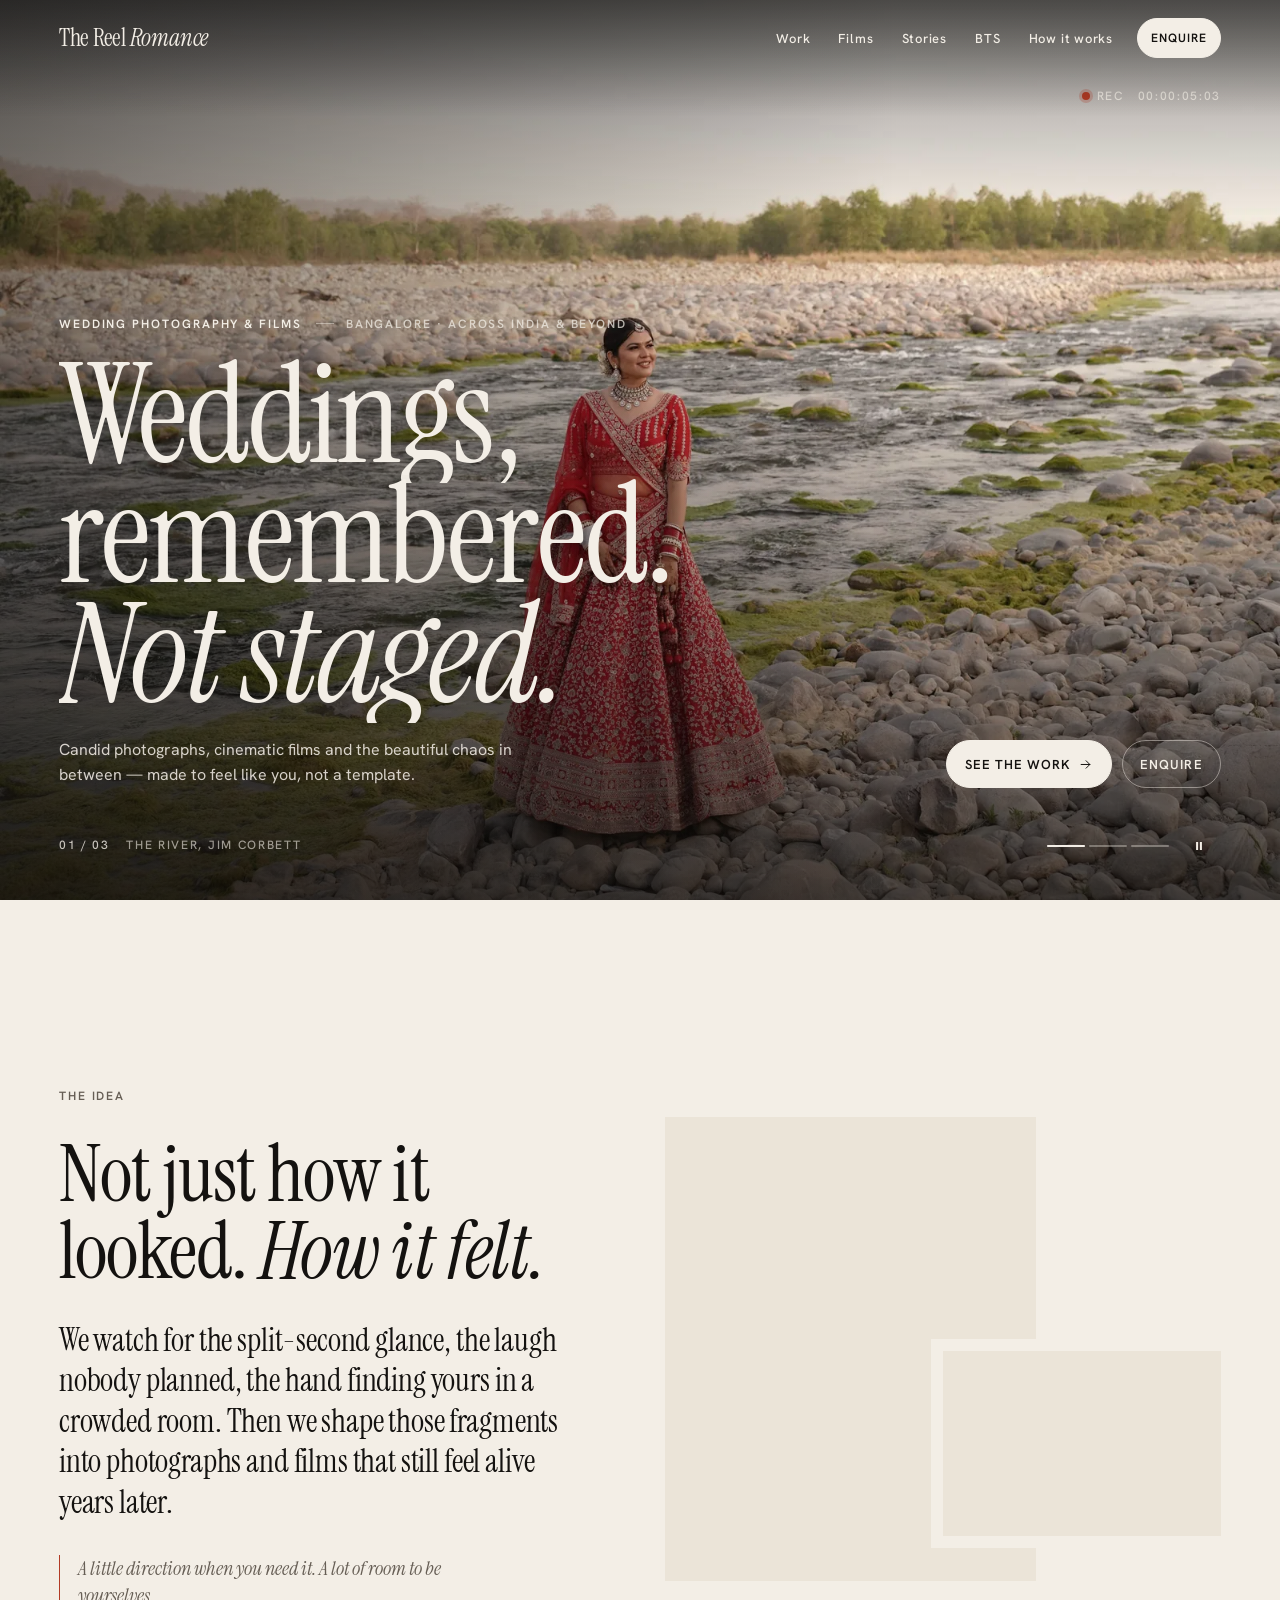
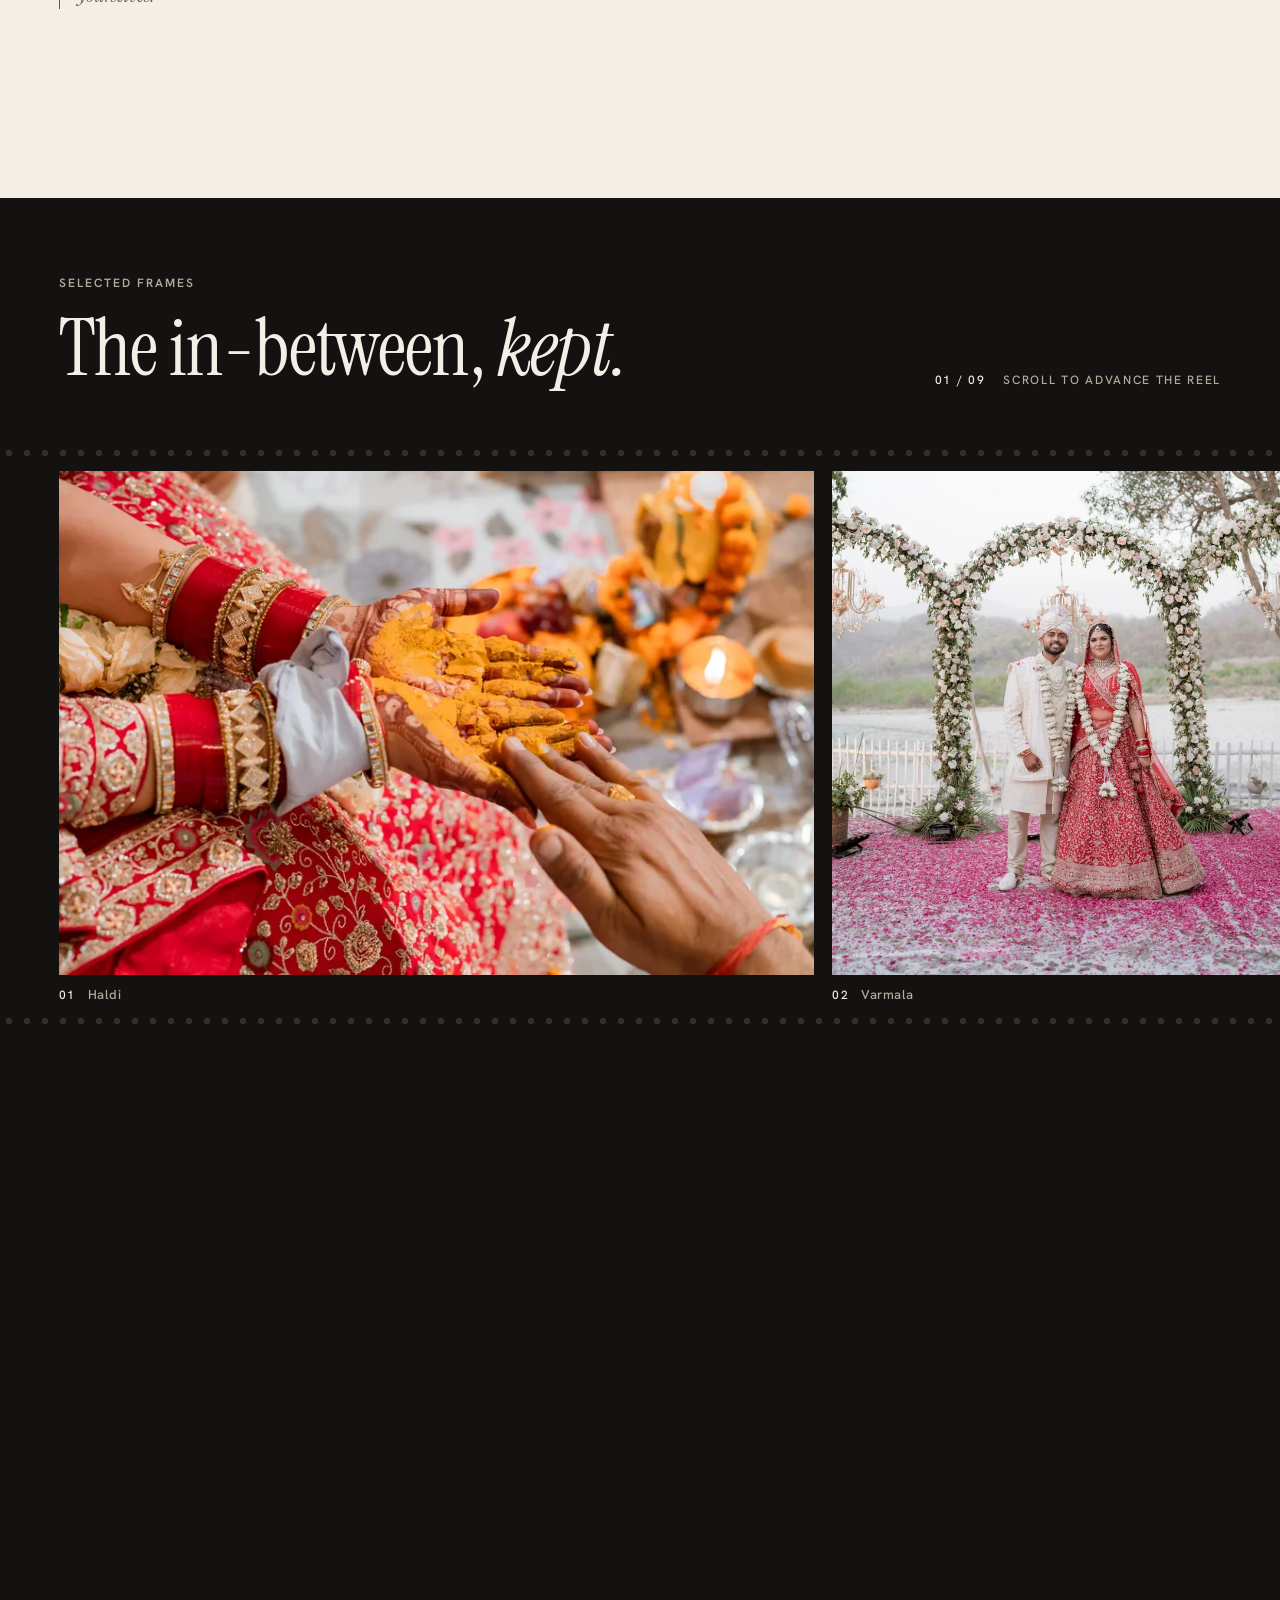
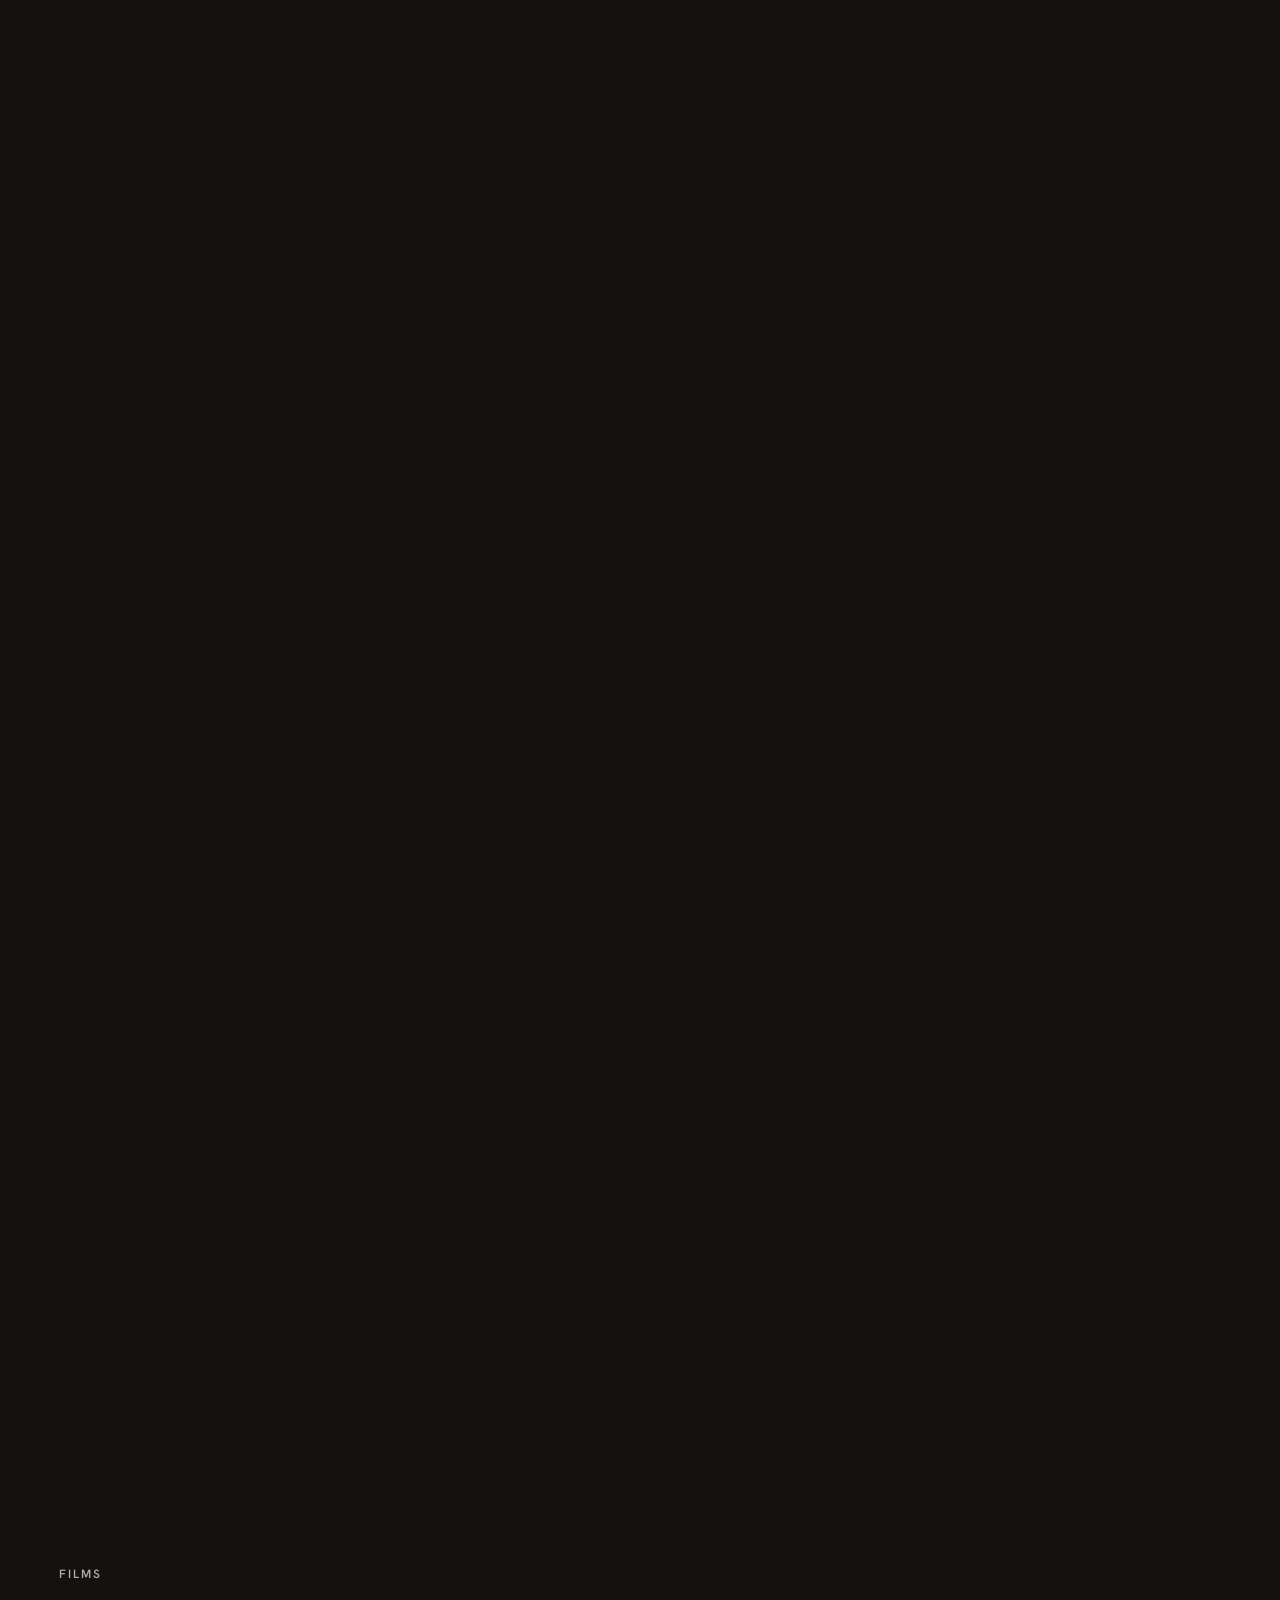
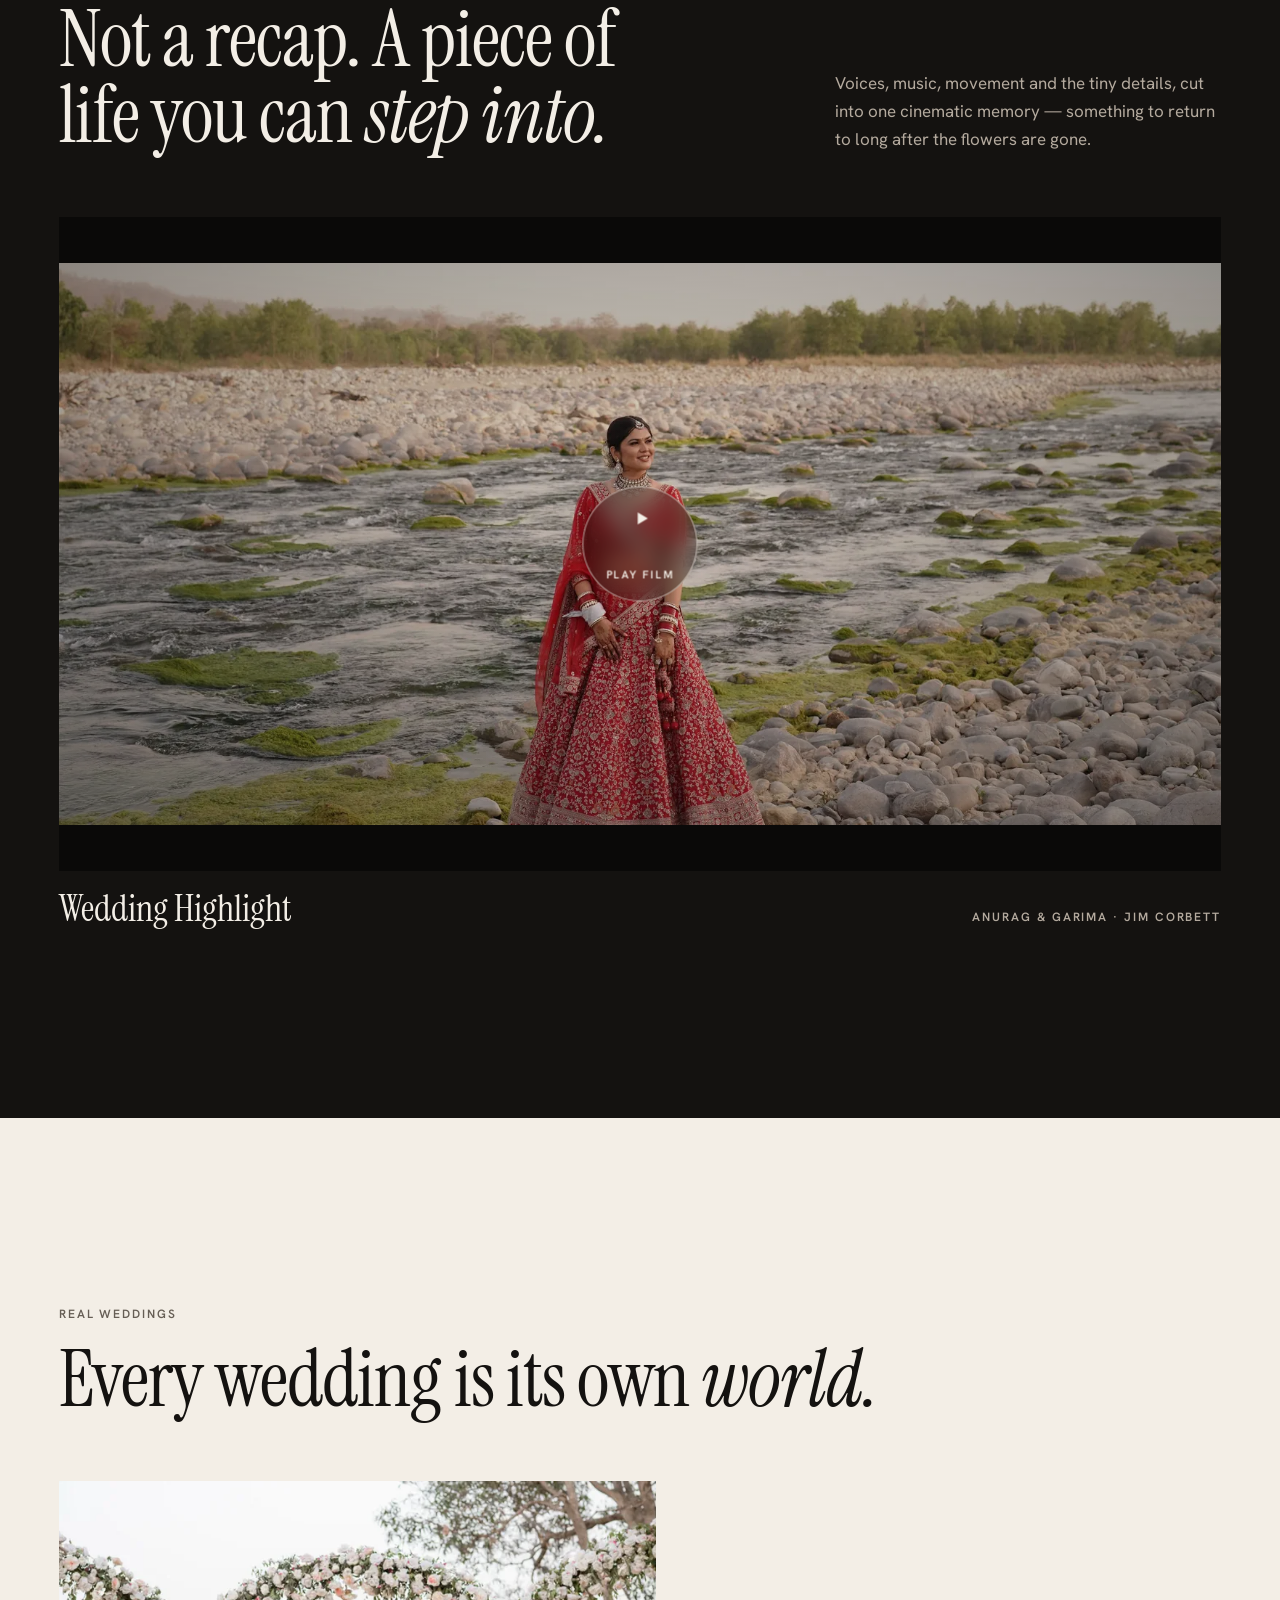
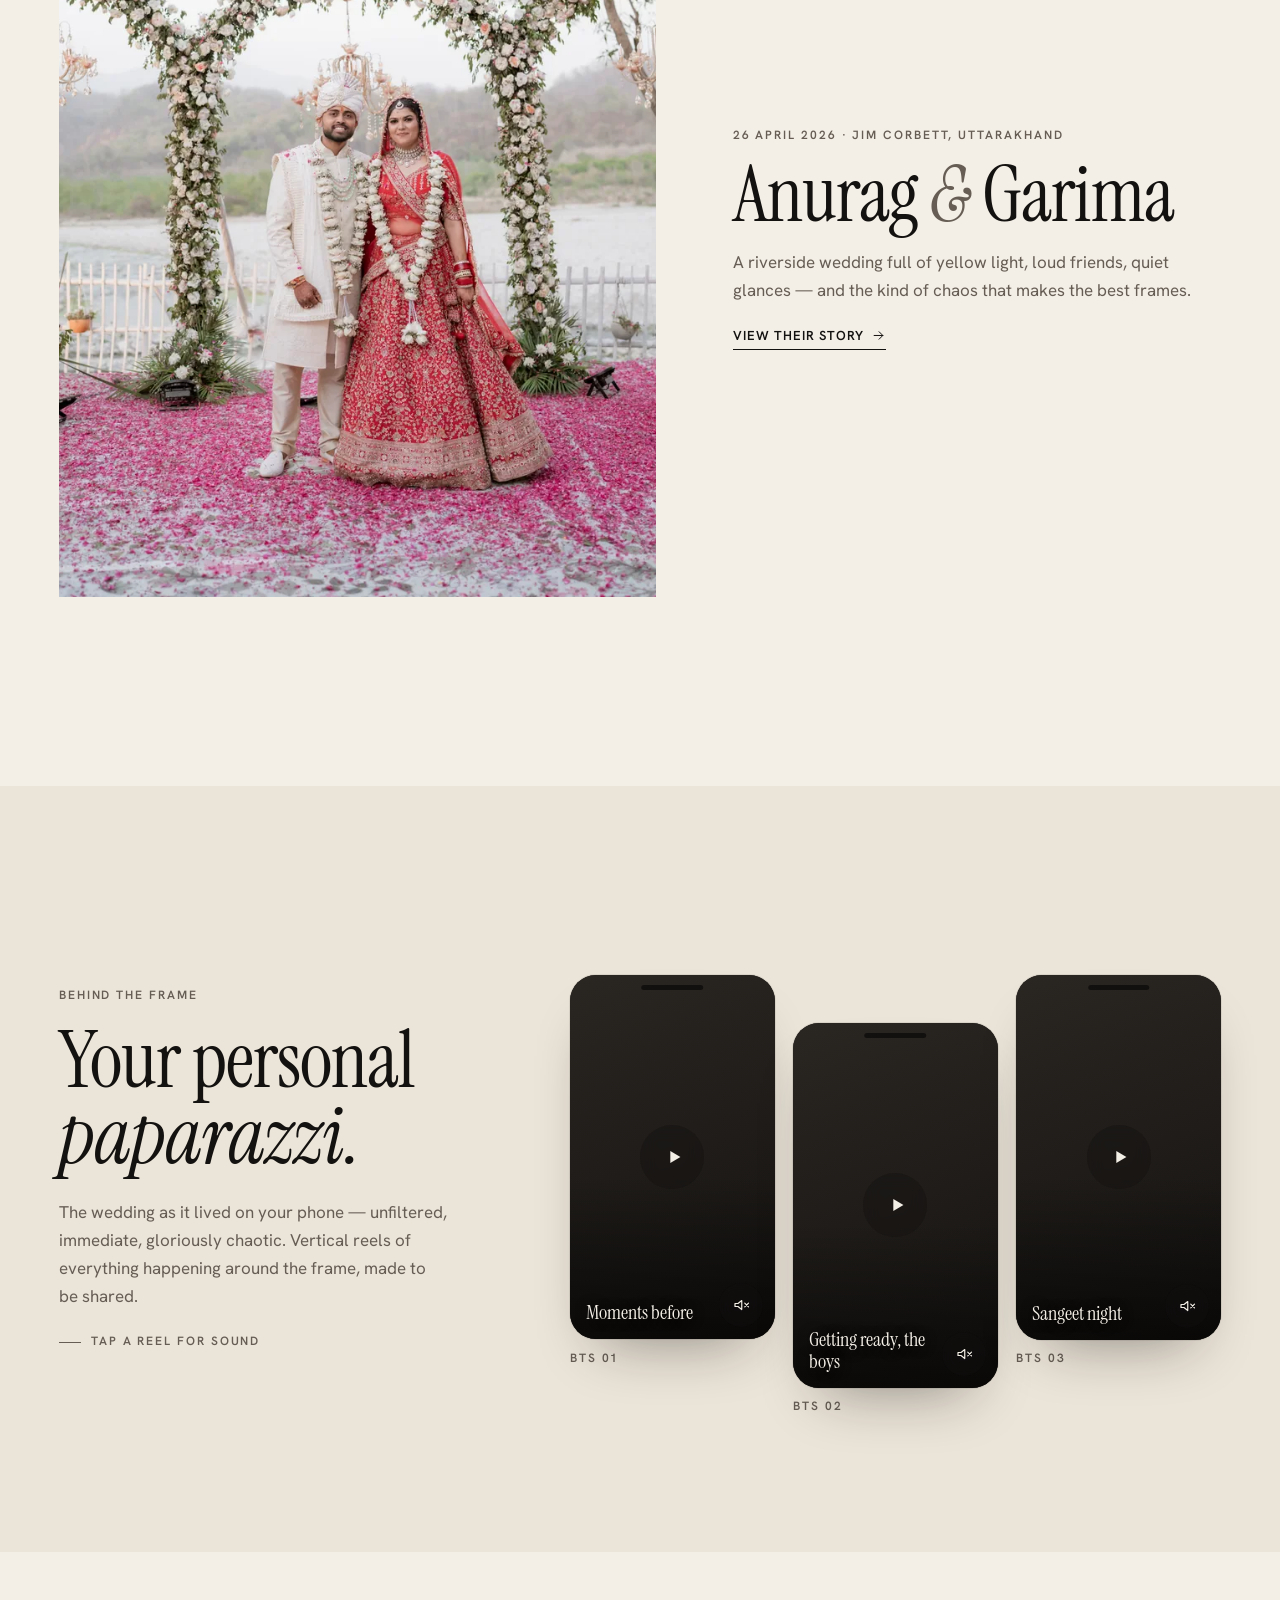
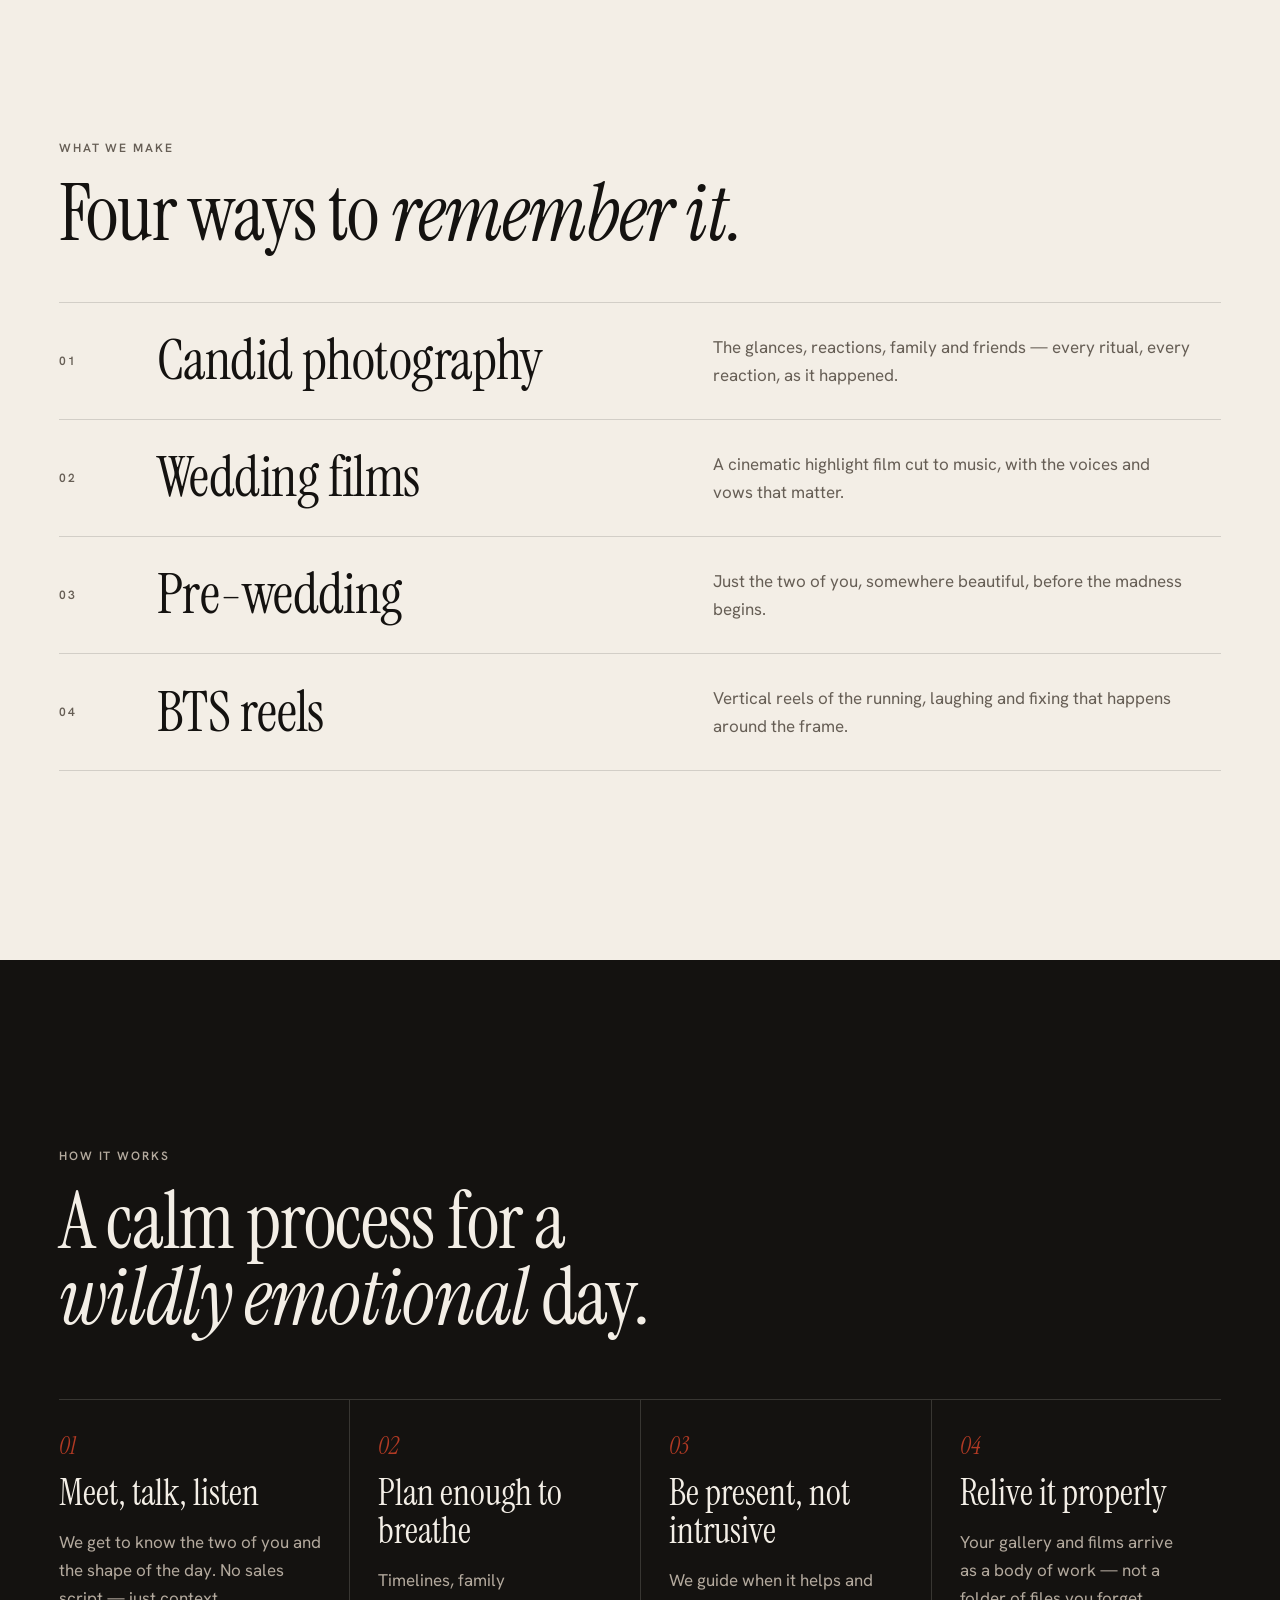
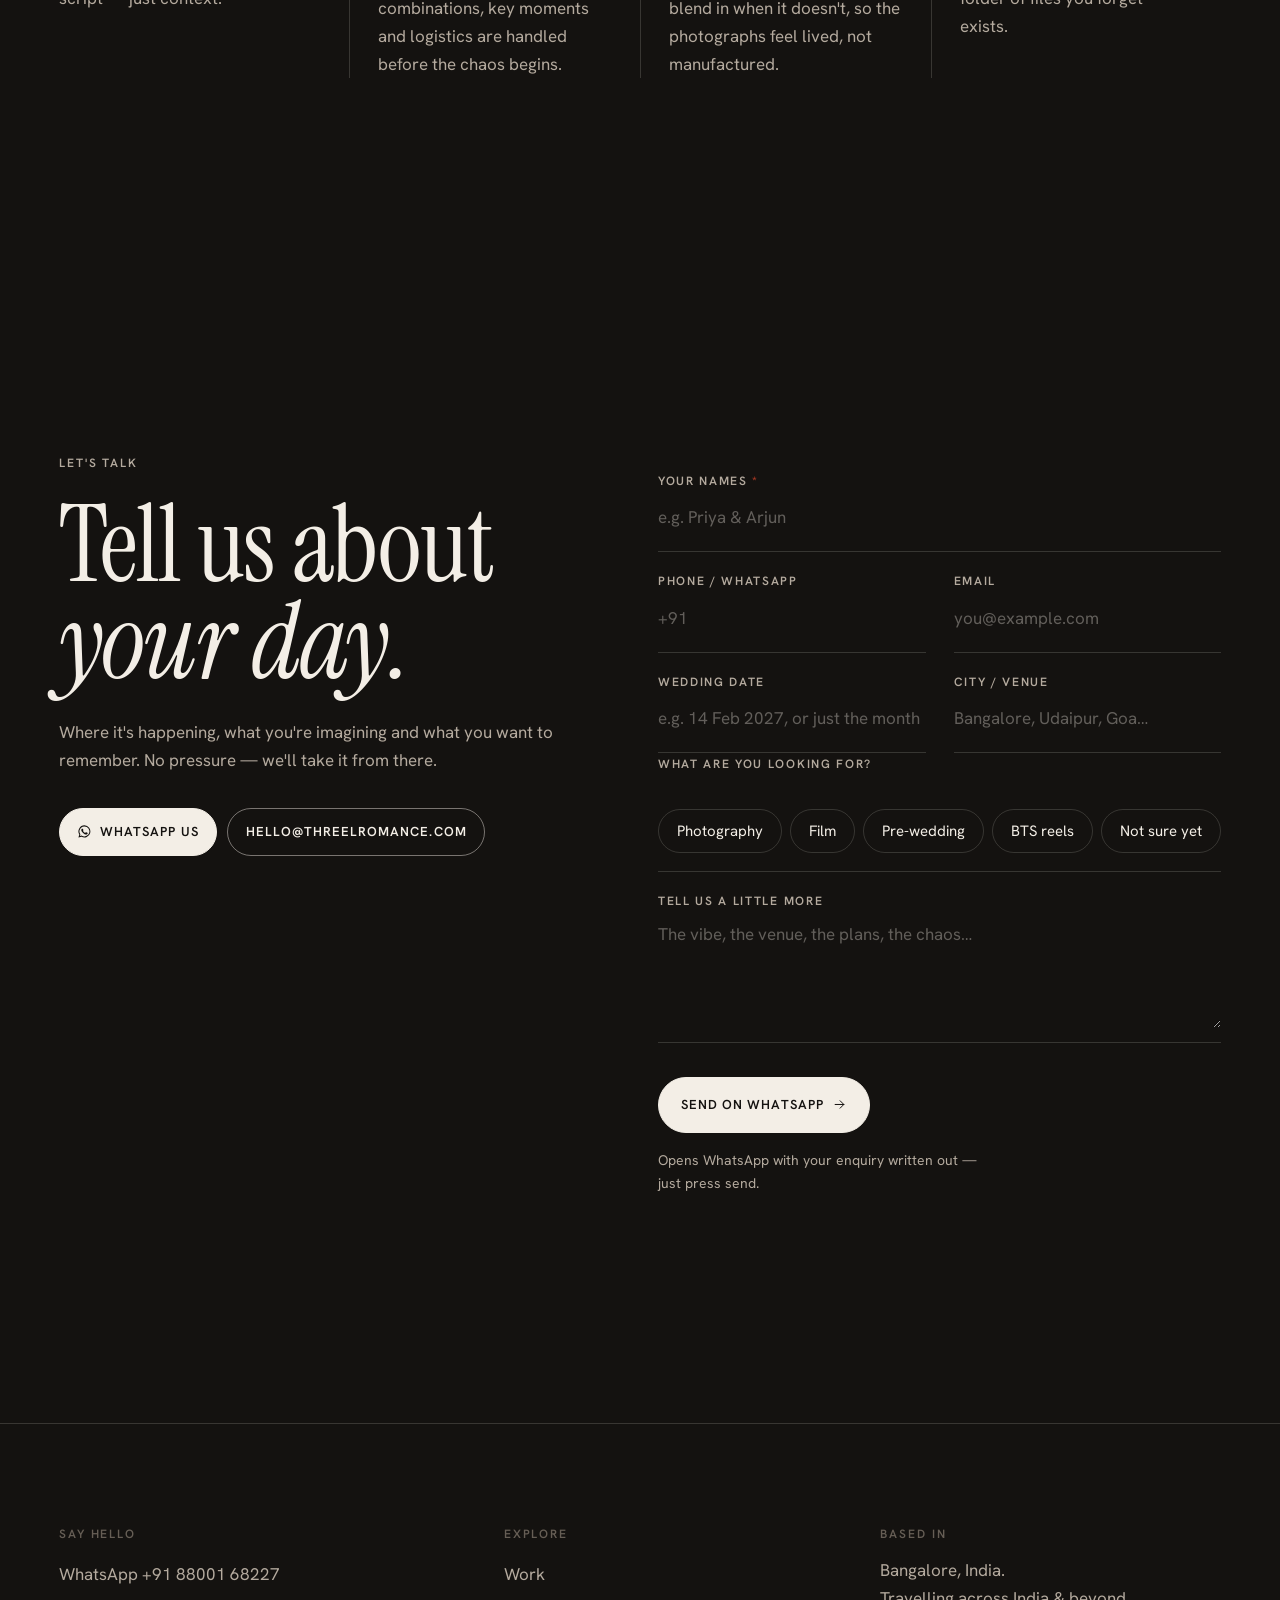
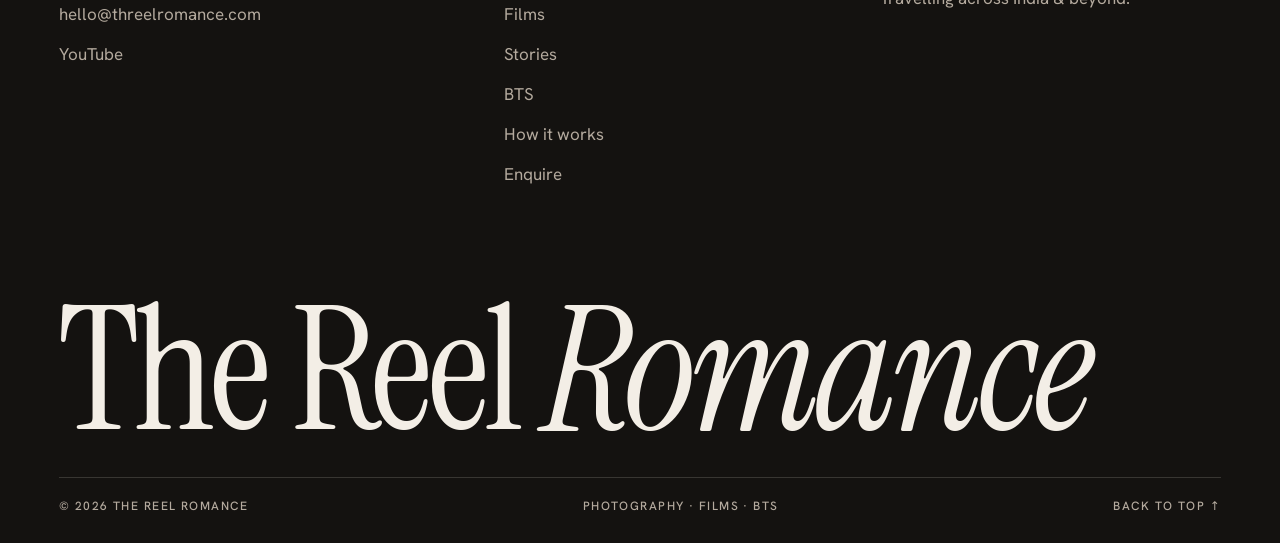
==== commit 2529ddfd: "Redesign: cinematic, image-first site generated from content/site.json - New design system (Instrume" ====
--- a/index.html
+++ b/index.html
@@ -1,1014 +1,425 @@
 <!doctype html>
-<html lang="en">
+<!-- Generated by build.mjs from content/site.json — edit that file, not this one. -->
+<html lang="en-IN" class="no-js">
 <head>
 <meta charset="utf-8">
-<meta name="viewport" content="width=device-width,initial-scale=1,viewport-fit=cover">
-<meta name="theme-color" content="#f2eee7">
-<meta name="description" content="The Reel Romance — candid wedding photography, cinematic films, pre-wedding stories and behind-the-scenes reels. Bangalore · India · Worldwide.">
-<meta property="og:title" content="The Reel Romance — Weddings, remembered.">
-<meta property="og:description" content="Candid photographs, cinematic films and the beautiful chaos between them.">
-<title>The Reel Romance — Weddings, remembered.</title>
-<link rel="preconnect" href="https://fonts.googleapis.com">
-<link rel="preconnect" href="https://fonts.gstatic.com" crossorigin>
-<link href="https://fonts.googleapis.com/css2?family=DM+Mono:wght@400;500&family=Manrope:wght@400;500;600;700&family=Playfair+Display:ital,wght@0,500;0,600;1,500;1,600&display=swap" rel="stylesheet">
-<style>
-:root{
-  --paper:#f2eee7;--paper2:#e5dbcd;--cream:#faf7f1;--ink:#171513;--ink2:#211d19;
-  --warm:#c9b7a2;--rust:#8d604a;--muted:#706b64;--line:rgba(23,21,19,.14);
-  --serif:"Playfair Display",Georgia,serif;--sans:"Manrope",Arial,sans-serif;--mono:"DM Mono",monospace;
-  --ease:cubic-bezier(.22,1,.36,1);--gutter:clamp(20px,5vw,76px);--max:1480px;
-}
-*{box-sizing:border-box}
-html{scroll-behavior:smooth;background:var(--paper)}
-body{margin:0;background:var(--paper);color:var(--ink);font-family:var(--sans);overflow-x:hidden;-webkit-font-smoothing:antialiased}
-body.lock{overflow:hidden}
-a{color:inherit;text-decoration:none}
-button,input,textarea,select{font:inherit;color:inherit}
-button{cursor:pointer}
-img,video{display:block;max-width:100%}
-::selection{background:var(--ink);color:var(--paper)}
-.wrap{width:min(var(--max),calc(100% - 2*var(--gutter)));margin:auto}
-.mono{font:500 10px/1.2 var(--mono);letter-spacing:.18em;text-transform:uppercase}
-.eyebrow{font:500 11px/1.3 var(--mono);letter-spacing:.19em;text-transform:uppercase}
-.eyebrow:before{content:"";display:inline-block;width:34px;height:1px;background:currentColor;vertical-align:middle;margin:0 10px 2px 0;opacity:.55}
-.display{font:500 clamp(4rem,8.8vw,10rem)/.8 var(--serif);letter-spacing:-.075em;margin:0}
-.display em{font-style:italic}
-.body{font-size:15px;line-height:1.8;color:rgba(23,21,19,.68);max-width:610px}
-.reveal{opacity:0;transform:translateY(48px);transition:opacity 1s var(--ease),transform 1.15s var(--ease)}
-.reveal.in{opacity:1;transform:none}
-.reveal.delay1{transition-delay:.1s}.reveal.delay2{transition-delay:.2s}.reveal.delay3{transition-delay:.3s}
-.scale-in{opacity:0;transform:scale(.94);transition:opacity 1.1s var(--ease),transform 1.25s var(--ease)}
-.scale-in.in{opacity:1;transform:none}
-
-/* loader */
-.loader{position:fixed;inset:0;z-index:9999;background:var(--ink);color:var(--cream);display:grid;place-items:center;transition:opacity .8s var(--ease),visibility .8s}
-.loader.done{opacity:0;visibility:hidden;pointer-events:none}
-.loader-box{width:min(560px,76vw)}
-.loader-row{display:flex;justify-content:space-between;align-items:baseline;margin-bottom:18px}
-.loader-row strong{font:500 25px var(--serif)}.loader-row span{font:9px var(--mono);letter-spacing:.15em}
-.loader-bar{height:1px;background:#fff2;overflow:hidden}.loader-fill{height:100%;width:0;background:#fff;transition:width 1s var(--ease)}
-
-/* nav */
-.nav{position:fixed;z-index:2000;top:0;left:0;right:0;height:86px;padding:0 var(--gutter);display:flex;align-items:center;justify-content:space-between;color:#fff;transition:height .45s var(--ease),background .45s,color .45s,box-shadow .45s;isolation:isolate}
-.nav:before{content:"";position:absolute;inset:0;background:linear-gradient(#0007,transparent);z-index:-1;pointer-events:none;transition:opacity .45s}
-.nav.scrolled{height:70px;color:var(--ink);background:rgba(242,238,231,.94);backdrop-filter:blur(18px);box-shadow:0 1px 0 var(--line)}
-.nav.scrolled:before{opacity:0}
-.logo{font:500 22px/1 var(--serif);letter-spacing:-.045em;white-space:nowrap}
-.logo em{font-style:italic}
-.nav-links{display:flex;gap:clamp(16px,2.4vw,36px);align-items:center}
-.nav-links a{font:500 10px var(--mono);letter-spacing:.12em;text-transform:uppercase;padding:10px 0;position:relative}
-.nav-links a:after{content:"";position:absolute;left:0;right:0;bottom:4px;height:1px;background:currentColor;transform:scaleX(0);transform-origin:right;transition:transform .45s var(--ease)}
-.nav-links a:hover:after{transform:scaleX(1);transform-origin:left}
-.nav-cta{border:1px solid currentColor;border-radius:99px;padding:11px 15px;font:500 9px var(--mono);letter-spacing:.13em;text-transform:uppercase}
-.nav-cta:hover{background:var(--ink);color:#fff}
-.menu-btn{display:none;width:50px;height:50px;border:1px solid currentColor;border-radius:50%;background:transparent;position:relative;z-index:2002}
-.menu-btn i,.menu-btn i:after{content:"";position:absolute;width:18px;height:1px;background:currentColor;left:15px;top:24px;transition:.45s var(--ease)}
-.menu-btn i:after{left:0;top:6px}.menu-btn.open i{transform:rotate(45deg)}.menu-btn.open i:after{transform:rotate(-90deg) translateX(6px)}
-
-/* mobile menu */
-.mobile-menu{position:fixed;z-index:1999;inset:0;background:var(--ink);color:var(--cream);padding:110px var(--gutter) 35px;display:flex;flex-direction:column;justify-content:flex-end;clip-path:inset(0 0 100% 0);transition:clip-path .8s var(--ease)}
-.mobile-menu.open{clip-path:inset(0)}
-.mobile-links{display:grid;gap:3px}.mobile-links a{font:500 clamp(3.3rem,15vw,7rem)/.82 var(--serif);letter-spacing:-.07em}
-.mobile-foot{border-top:1px solid #fff2;margin-top:55px;padding-top:16px;display:flex;justify-content:space-between;gap:20px;color:#fff8;font:9px var(--mono);letter-spacing:.13em;text-transform:uppercase}
-
-/* hero */
-.hero{height:100svh;min-height:690px;background:#111;color:#fff;position:relative;overflow:hidden}
-.hero-slides,.hero-slide{position:absolute;inset:0}
-.hero-slide{opacity:0;transform:scale(1.045);transition:opacity 1.15s ease,transform 5.5s var(--ease);pointer-events:none}
-.hero-slide.active{opacity:1;transform:scale(1);pointer-events:auto}
-.hero-slide img{width:100%;height:100%;object-fit:cover}
-.hero-slide:after{content:"";position:absolute;inset:0;background:linear-gradient(180deg,#0005 0%,transparent 36%,#000d 100%)}
-.hero-content{position:absolute;z-index:4;left:var(--gutter);right:var(--gutter);bottom:8.5vh}
-.hero-topline{display:flex;justify-content:space-between;align-items:center;margin-bottom:25px;color:#fff}
-.hero-topline .eyebrow{font-size:11px;text-shadow:0 2px 15px #0009}
-.hero-index{font:10px var(--mono);letter-spacing:.16em}
-.hero-title{font:500 clamp(4.4rem,11.7vw,13.5rem)/.72 var(--serif);letter-spacing:-.085em;max-width:1100px;margin:0}
-.hero-title .line{display:block;overflow:hidden}.hero-title .line span{display:block;transform:translateY(110%);animation:titleIn 1.2s var(--ease) forwards}
-.hero-title .line:nth-child(2) span{animation-delay:.12s}.hero-title .line:nth-child(3) span{animation-delay:.24s}
-.hero-title em{font-style:italic}
-.hero-bottom{display:flex;justify-content:space-between;align-items:end;gap:30px;margin-top:34px}
-.hero-bottom p{max-width:470px;margin:0;font-size:14px;line-height:1.7;color:#fffE}
-.hero-scroll{font:10px var(--mono);letter-spacing:.14em;text-transform:uppercase;white-space:nowrap}
-.hero-scroll:after{content:"↓";display:inline-grid;place-items:center;width:31px;height:31px;border:1px solid #fff8;border-radius:50%;margin-left:10px;animation:floatArrow 2.2s ease-in-out infinite}
-.hero-dots{position:absolute;z-index:5;right:var(--gutter);top:120px;display:flex;gap:7px}
-.hero-dot{width:42px;height:2px;border:0;background:#fff5;padding:0}.hero-dot.active{background:#fff}
-.hero-progress{position:absolute;z-index:5;left:var(--gutter);right:var(--gutter);bottom:0;height:2px;background:#fff3;overflow:hidden}
-.hero-progress i{display:block;height:100%;width:0;background:#fff;animation:progress 4s linear infinite}
-@keyframes titleIn{to{transform:none}}@keyframes floatArrow{50%{transform:translateY(4px)}}@keyframes progress{from{width:0}to{width:100%}}
-
-/* ticker */
-.ticker{background:var(--ink);color:var(--cream);overflow:hidden;border-block:1px solid #fff2}
-.ticker-track{display:flex;width:max-content;animation:ticker 25s linear infinite}
-.ticker:hover .ticker-track{animation-play-state:paused}
-.ticker-item{padding:17px 28px;font:500 10px var(--mono);letter-spacing:.19em;text-transform:uppercase;white-space:nowrap}
-.ticker-item b{font:500 17px var(--serif);margin-left:22px}
-@keyframes ticker{to{transform:translateX(-50%)}}
-
-/* idea */
-.idea{padding:clamp(110px,13vw,190px) 0;background:var(--paper);position:relative;overflow:hidden}
-.idea-grid{display:grid;grid-template-columns:24% 1fr;gap:7vw}
-.idea-number{font:500 80px/.7 var(--serif);color:var(--rust);margin-top:45px}
-.idea-main h2{max-width:980px}
-.idea-main .body{margin:55px 0 0 21%;max-width:560px}
-.idea-bridge{display:grid;grid-template-columns:1fr 1fr;gap:5vw;align-items:end;margin:100px 0 0 21%}
-.idea-bridge strong{font:italic 500 clamp(2.1rem,3.7vw,4.3rem)/.94 var(--serif)}
-.idea-bridge .body{margin:0}
-
-/* manifesto */
-.manifesto{padding:clamp(105px,12vw,175px) 0;background:var(--paper2);position:relative;overflow:hidden}
-.manifesto:before{content:"THE REEL ROMANCE";position:absolute;right:-4vw;top:4vw;color:#fff5;font:500 clamp(6rem,17vw,19rem)/.75 var(--serif);letter-spacing:-.09em;white-space:nowrap;pointer-events:none}
-.manifesto-head{position:relative;z-index:1;display:grid;grid-template-columns:1fr .45fr;gap:6vw;align-items:end}
-.manifesto-head h2{max-width:900px}
-.manifesto-head .body{margin:0 0 10px}
-.manifesto-bridge{position:relative;z-index:1;margin:90px 0 75px 25%;font:500 clamp(2rem,3.7vw,4.2rem)/.94 var(--serif);max-width:900px}
-.principles{position:relative;z-index:1;border-top:1px solid var(--line)}
-.principle{display:grid;grid-template-columns:65px 1fr 1fr;gap:30px;padding:28px 0;border-bottom:1px solid var(--line);align-items:start;transition:padding .55s var(--ease),background .55s}
-.principle:hover{padding-left:20px;padding-right:20px;background:#fff4}
-.principle .num{font:10px var(--mono);letter-spacing:.15em}
-.principle h3{font:500 clamp(2rem,3.7vw,4rem)/.9 var(--serif);margin:0}
-.principle p{font-size:13px;line-height:1.75;color:#514b45;margin:0;max-width:470px}
-
-/* craft */
-.craft{padding:clamp(105px,12vw,175px) 0;background:var(--cream)}
-.section-head{display:flex;justify-content:space-between;align-items:end;gap:50px;margin-bottom:65px}
-.section-head h2{max-width:900px}.section-head .body{max-width:390px;margin:0}
-.craft-grid{display:grid;grid-template-columns:1.1fr .72fr 1fr;gap:13px;align-items:start}
-.craft-card{position:relative;overflow:hidden;background:#d8cec2;cursor:pointer}
-.craft-card:nth-child(2){margin-top:100px}.craft-card:nth-child(4){margin-top:-30px}.craft-card:nth-child(5){margin-top:75px}
-.craft-card.tall{aspect-ratio:.72}.craft-card.land{aspect-ratio:1.3}.craft-card.square{aspect-ratio:1}
-.craft-card img{width:100%;height:100%;object-fit:cover;transition:transform 1.25s var(--ease),filter .8s}
-.craft-card:hover img{transform:scale(1.055);filter:saturate(1.05)}
-.craft-card:after{content:"";position:absolute;inset:55% 0 0;background:linear-gradient(transparent,#0009);pointer-events:none}
-.card-label{position:absolute;z-index:2;left:15px;bottom:15px;color:#fff;background:#111c;padding:9px 11px;border-radius:99px;font:9px var(--mono);letter-spacing:.12em;text-transform:uppercase;backdrop-filter:blur(8px)}
-.craft-foot{display:flex;justify-content:center;margin-top:55px}
-
-/* work explorer */
-.explorer{background:var(--ink2);color:var(--cream);padding:clamp(105px,12vw,175px) 0;overflow:hidden}
-.explorer-intro{display:grid;grid-template-columns:1fr .65fr;gap:7vw;align-items:end;margin-bottom:75px}
-.explorer-intro .body{color:#fff9}
-.work-tabs{display:flex;gap:9px;flex-wrap:wrap;margin-bottom:45px}
-.work-tab{border:1px solid #fff4;color:#fff;padding:12px 16px;border-radius:99px;background:transparent;font:9px var(--mono);letter-spacing:.13em;text-transform:uppercase;transition:.35s var(--ease)}
-.work-tab.active,.work-tab:hover{background:#fff;color:var(--ink)}
-.work-panel{display:none}.work-panel.active{display:block}
-.work-feature{display:grid;grid-template-columns:1.25fr .75fr;gap:13px;align-items:stretch}
-.work-feature-main{min-height:680px;position:relative;overflow:hidden}.work-feature-side{display:grid;gap:13px}
-.work-feature-side figure,.work-feature-main figure{margin:0;position:relative;overflow:hidden;background:#111;height:100%}
-.work-feature-side figure{min-height:330px}.work-feature img{width:100%;height:100%;object-fit:cover;transition:transform 1.2s var(--ease),filter .8s}
-.work-feature figure:hover img{transform:scale(1.045);filter:saturate(1.05)}
-.work-feature figcaption{position:absolute;z-index:2;left:16px;right:16px;bottom:16px;display:flex;justify-content:space-between;gap:10px;color:#fff;font:9px var(--mono);letter-spacing:.12em;text-transform:uppercase}
-.work-feature figure:after{content:"";position:absolute;inset:50% 0 0;background:linear-gradient(transparent,#000a)}
-.work-feature figcaption>*{position:relative;z-index:3}
-.work-copy{display:grid;grid-template-columns:1fr 1fr;gap:5vw;margin-top:35px}
-.work-copy h3{font:500 clamp(2.3rem,4.5vw,5rem)/.88 var(--serif);margin:0}.work-copy p{color:#fff9;line-height:1.8;max-width:500px}
-
-/* stories */
-.stories{padding:clamp(110px,12vw,180px) 0;background:var(--paper)}
-.story{border-top:1px solid var(--line);padding:45px 0 95px}
-.story-grid{display:grid;grid-template-columns:23% 1fr;gap:6vw}
-.story-meta{display:flex;flex-direction:column;gap:13px}
-.story-meta .tag{font:italic 29px var(--serif);color:#4d4741}
-.story-title{font:500 clamp(3.8rem,7.2vw,8rem)/.8 var(--serif);letter-spacing:-.07em;margin:0 0 28px}
-.story-intro{display:flex;justify-content:space-between;align-items:end;gap:30px;margin-bottom:35px}
-.story-intro p{max-width:550px;color:#5b554e;line-height:1.75;margin:0}
-.pill{display:inline-flex;align-items:center;justify-content:center;gap:10px;border:1px solid currentColor;border-radius:99px;padding:13px 17px;font:500 9px var(--mono);letter-spacing:.13em;text-transform:uppercase;transition:.4s var(--ease);white-space:nowrap}
-.pill:hover{background:var(--ink);color:var(--paper);transform:translateY(-3px)}
-.story-film{display:block;position:relative;aspect-ratio:16/8.5;overflow:hidden;background:#111}
-.story-film img{width:100%;height:100%;object-fit:cover;transition:transform 1.2s var(--ease)}
-.story-film:hover img{transform:scale(1.035)}
-.story-film:after{content:"";position:absolute;inset:0;background:linear-gradient(transparent,#0008)}
-.story-play{position:absolute;z-index:3;left:50%;top:50%;transform:translate(-50%,-50%);width:74px;height:74px;border:1px solid #fff9;border-radius:50%;display:grid;place-items:center;background:#0005;color:#fff;backdrop-filter:blur(8px)}
-.story-play:after{content:"▶";font-size:14px;margin-left:3px}
-.story-links{display:flex;gap:11px;flex-wrap:wrap;margin-top:17px}
-.story-links a{font:9px var(--mono);letter-spacing:.12em;text-transform:uppercase;border-bottom:1px solid #777;padding-bottom:6px}
-.story-gallery{display:grid;grid-template-columns:1.2fr .8fr .8fr;gap:10px;margin-top:20px}
-.story-gallery img{width:100%;height:270px;object-fit:cover}.story-gallery img:first-child{grid-row:span 2;height:560px}
-.story-experience{margin-top:20px;border:1px solid var(--line);padding:18px 20px;display:flex;justify-content:space-between;gap:20px;align-items:center}
-
-/* bts */
-.bts{padding:clamp(110px,12vw,175px) 0;background:var(--warm);overflow:hidden}
-.bts-intro{display:grid;grid-template-columns:1fr .55fr;gap:7vw;align-items:end}
-.bts-intro .body{margin:0;color:#504a44}
-.bts-grid{display:grid;grid-template-columns:repeat(4,1fr);gap:10px;margin-top:70px}
-.bts-card{position:relative;aspect-ratio:9/14;overflow:hidden;background:#111;cursor:pointer}
-.bts-card img,.bts-card video{position:absolute;inset:0;width:100%;height:100%;object-fit:cover;transition:transform 1s var(--ease),opacity .35s,filter .7s}
-.bts-card video{opacity:0;z-index:1}.bts-card:hover img{transform:scale(1.06);filter:brightness(.65)}.bts-card:hover video{opacity:1}
-.bts-card:after{content:"";position:absolute;z-index:2;inset:55% 0 0;background:linear-gradient(transparent,#000b);pointer-events:none}
-.bts-meta{position:absolute;z-index:3;left:15px;right:15px;bottom:15px;color:#fff;display:flex;justify-content:space-between;gap:10px}
-.bts-note{margin-top:55px;display:flex;justify-content:space-between;gap:30px;align-items:end}
-.bts-note strong{font:italic 500 clamp(2.2rem,4vw,4.5rem)/.93 var(--serif);max-width:900px}.bts-note span{color:#514a44}
-
-/* pre */
-.pre{padding:clamp(110px,12vw,175px) 0;background:var(--paper2);overflow:hidden}
-.pre-top{display:grid;grid-template-columns:1fr .55fr;gap:7vw;align-items:end}
-.pre-top .body{margin:0}
-.pre-line{font:500 clamp(4rem,11vw,12rem)/.75 var(--serif);letter-spacing:-.08em;margin:90px 0 65px;white-space:nowrap;transform:translateX(-3vw)}
-.pre-line em{font-style:italic}
-.pre-track-wrap{overflow:hidden}
-.pre-track{display:flex;gap:12px;width:max-content;transition:transform 1s var(--ease)}
-.pre-card{width:min(62vw,760px);height:min(56vw,590px);position:relative;overflow:hidden;flex:0 0 auto}
-.pre-card:nth-child(even){width:min(38vw,470px);height:min(48vw,510px);margin-top:80px}
-.pre-card img{width:100%;height:100%;object-fit:cover;transition:transform 1.1s var(--ease)}
-.pre-card:hover img{transform:scale(1.04)}
-.pre-caption{position:absolute;left:15px;right:15px;bottom:15px;color:#fff;display:flex;justify-content:space-between;gap:15px;font:9px var(--mono);letter-spacing:.12em;text-transform:uppercase;text-shadow:0 1px 8px #000}
-.pre-controls{display:flex;justify-content:flex-end;gap:8px;margin-top:15px}.circle{width:46px;height:46px;border:1px solid var(--ink);border-radius:50%;background:transparent}.circle:hover{background:var(--ink);color:var(--paper)}
-
-/* experience */
-.experience{padding:clamp(110px,12vw,175px) 0;background:var(--cream)}
-.exp-head{display:grid;grid-template-columns:1fr .55fr;gap:7vw;align-items:end}
-.exp-head .body{margin:0}.steps{margin-top:80px;border-top:1px solid var(--line)}
-.step{display:grid;grid-template-columns:65px 1fr 1fr;gap:30px;padding:30px 0;border-bottom:1px solid var(--line);transition:.55s var(--ease)}
-.step:hover{padding-left:20px;padding-right:20px;background:#fff7}
-.step h3{font:500 clamp(2rem,3.5vw,3.8rem)/.9 var(--serif);margin:0}.step p{font-size:13px;line-height:1.75;color:#5d5750;margin:0;max-width:480px}
-
-/* why */
-.why{padding:clamp(110px,12vw,170px) 0;background:var(--paper);position:relative;overflow:hidden}
-.why-grid{display:grid;grid-template-columns:.45fr 1fr;gap:7vw}.why-statement{font:italic 500 clamp(2.5rem,4.5vw,5.2rem)/.92 var(--serif);max-width:900px}.why-list{margin-top:70px;border-top:1px solid var(--line)}
-.why-row{display:grid;grid-template-columns:60px 1fr 1fr;gap:30px;padding:25px 0;border-bottom:1px solid var(--line);align-items:start}.why-row h3{font:500 27px/.95 var(--serif);margin:0}.why-row p{margin:0;font-size:13px;line-height:1.7;color:#625c54}
-
-/* contact */
-.contact{background:var(--ink);color:var(--cream);padding:clamp(110px,12vw,175px) 0 35px}
-.contact-grid{display:grid;grid-template-columns:1fr .8fr;gap:8vw;align-items:end}
-.contact h2{max-width:900px}.contact .body{color:#fff9;font-size:16px}.contact-actions{display:flex;gap:10px;flex-wrap:wrap;margin-top:28px}.contact .pill{border-color:#fff;color:#fff}.contact .pill:hover{background:#fff;color:var(--ink)}
-.form{border-top:1px solid #fff3}.field{border-bottom:1px solid #fff2;padding:18px 0}.field label{display:block;font:9px var(--mono);letter-spacing:.14em;text-transform:uppercase;color:#aaa;margin-bottom:9px}
-.field input,.field select,.field textarea{width:100%;border:0;outline:0;background:transparent;color:#fff;font-size:16px}.field select{appearance:none}.field select option{color:#111}.field textarea{min-height:90px;resize:vertical}
-.form-actions{margin-top:24px;display:flex;align-items:center;gap:18px}.submit{border:1px solid #fff;background:#fff;color:#111;border-radius:99px;padding:14px 19px;font:500 9px var(--mono);letter-spacing:.12em;text-transform:uppercase}.submit:hover{background:transparent;color:#fff}.form-note{font-size:10px;line-height:1.5;color:#aaa;max-width:280px}
-.footer{margin-top:100px;border-top:1px solid #fff2;padding-top:17px;display:flex;justify-content:space-between;gap:20px;color:#aaa;font:9px var(--mono);letter-spacing:.12em;text-transform:uppercase}
-
-/* modals / page-like work viewer */
-.modal{position:fixed;inset:0;z-index:5000;background:#0d0c0beF;backdrop-filter:blur(16px);display:grid;place-items:center;opacity:0;visibility:hidden;transition:.5s var(--ease);padding:4vw}
-.modal.open{opacity:1;visibility:visible}
-.modal-panel{position:relative;width:min(1180px,100%);max-height:92svh;overflow:auto;background:var(--paper);color:var(--ink);padding:clamp(28px,5vw,70px);transform:translateY(35px) scale(.97);transition:.65s var(--ease)}
-.modal.open .modal-panel{transform:none}
-.modal-close{position:absolute;right:18px;top:18px;width:44px;height:44px;border:1px solid var(--line);border-radius:50%;background:transparent;font-size:25px}
-.modal-kicker{font:10px var(--mono);letter-spacing:.16em;text-transform:uppercase;color:var(--rust);margin-bottom:15px}
-.modal-title{font:500 clamp(3.2rem,7vw,7rem)/.8 var(--serif);letter-spacing:-.07em;margin:0}.modal-copy{max-width:690px;font-size:14px;line-height:1.8;color:#5e5851;margin:28px 0 35px}
-.modal-grid{display:grid;grid-template-columns:1.2fr .8fr .8fr;gap:10px}.modal-grid img{width:100%;height:260px;object-fit:cover}.modal-grid img:first-child{grid-row:span 2;height:530px}
-.modal-actions{display:flex;gap:9px;flex-wrap:wrap;margin-top:22px}
-.video-frame{width:100%;aspect-ratio:16/9;border:0;background:#000}
-
-/* responsive */
-@media(max-width:1000px){
-  :root{--gutter:24px}
-  .nav{height:76px}.nav.scrolled{height:66px}.nav-links,.nav-cta{display:none}.menu-btn{display:block}
-  .hero-content{bottom:7.5vh}.hero-title{font-size:clamp(4rem,15vw,8rem)}.hero-bottom{display:block}.hero-scroll{margin-top:22px}
-  .idea-grid,.manifesto-head,.explorer-intro,.bts-intro,.pre-top,.exp-head,.contact-grid{grid-template-columns:1fr}
-  .idea-main .body{margin:45px 0 0}.idea-bridge{margin:75px 0 0 0}
-  .principle{grid-template-columns:45px 1fr}.principle p{grid-column:2}
-  .manifesto-bridge{margin-left:0}
-  .section-head{display:block}.section-head .body{margin-top:24px}
-  .craft-grid{grid-template-columns:1fr 1fr}.craft-card:nth-child(2),.craft-card:nth-child(4),.craft-card:nth-child(5){margin-top:0}.craft-card:first-child{grid-column:1/-1}
-  .work-feature{grid-template-columns:1fr}.work-feature-main{min-height:600px}.work-feature-side{grid-template-columns:1fr 1fr}.work-copy{grid-template-columns:1fr}
-  .story-grid{grid-template-columns:1fr}.story-meta{flex-direction:row;justify-content:space-between;align-items:end}.story-gallery{grid-template-columns:1fr 1fr}.story-gallery img:first-child{grid-column:1/-1;grid-row:auto;height:380px}.story-gallery img{height:230px}
-  .bts-grid{grid-template-columns:1fr 1fr}
-  .pre-card{width:75vw;height:62vw}.pre-card:nth-child(even){width:58vw;height:57vw}
-  .step{grid-template-columns:45px 1fr}.step p{grid-column:2}
-  .why-grid{grid-template-columns:1fr}.why-row{grid-template-columns:45px 1fr}.why-row p{grid-column:2}
-}
-@media(max-width:600px){
-  :root{--gutter:18px}
-  .logo{font-size:19px}.hero{min-height:650px}.hero-dots{top:98px;right:18px}.hero-dot{width:29px}
-  .hero-topline{margin-bottom:19px}.hero-topline .eyebrow{font-size:9px}.hero-index{font-size:8px}
-  .hero-title{font-size:clamp(3.65rem,18vw,6.2rem);line-height:.75}.hero-bottom p{font-size:13px;max-width:330px}
-  .ticker-item{padding:15px 18px;font-size:9px}.ticker-item b{margin-left:15px}
-  .idea,.manifesto,.craft,.explorer,.stories,.bts,.pre,.experience,.why,.contact{padding:90px 0}
-  .display{font-size:clamp(3.4rem,16vw,5.8rem)}
-  .idea-number{font-size:62px}.idea-bridge{grid-template-columns:1fr;gap:25px}
-  .manifesto-head{gap:35px}.manifesto-bridge{margin:60px 0}.principle{padding:23px 0}
-  .craft-grid{grid-template-columns:1fr}.craft-card:first-child{grid-column:auto}.craft-card.tall,.craft-card.land,.craft-card.square{aspect-ratio:1.02}
-  .work-tabs{gap:6px}.work-tab{padding:10px 12px;font-size:8px}.work-feature-main{min-height:68vh}.work-feature-side{grid-template-columns:1fr 1fr}.work-feature-side figure{min-height:36vh}
-  .story{padding:32px 0 70px}.story-meta{display:block}.story-meta .small{display:block;margin-top:12px}.story-title{font-size:clamp(3.35rem,15vw,5.4rem);margin-top:24px}.story-intro{display:block}.story-intro .pill{margin-top:18px}.story-film{aspect-ratio:1.05}.story-gallery{grid-template-columns:1fr}.story-gallery img:first-child{height:58vh}.story-gallery img{height:48vh}
-  .story-experience{display:block}.story-experience .pill{margin-top:15px}
-  .bts-grid{grid-template-columns:1fr 1fr;gap:7px}.bts-card{aspect-ratio:.72}.bts-note{display:block}.bts-note span{display:block;margin-top:25px}
-  .pre-line{white-space:normal;margin:65px 0 45px;transform:none}.pre-card{width:84vw;height:70vw}.pre-card:nth-child(even){width:68vw;height:64vw;margin-top:55px}
-  .step{padding:23px 0}.step h3{font-size:2.15rem}
-  .form-actions{display:block}.form-note{margin-top:13px}.footer{display:block}.footer span{display:block;margin-top:9px}
-  .modal{padding:0}.modal-panel{height:100svh;max-height:none;padding:78px 18px 30px}.modal-grid{grid-template-columns:1fr 1fr}.modal-grid img:first-child{grid-column:1/-1;grid-row:auto;height:52vh}.modal-grid img{height:32vh}
-}
-@media(prefers-reduced-motion:reduce){
-  *,*::before,*::after{animation-duration:.01ms!important;animation-iteration-count:1!important;transition-duration:.01ms!important;scroll-behavior:auto!important}
-  .ticker-track{animation:none}.reveal,.scale-in{opacity:1;transform:none}
-}
+<meta name="viewport" content="width=device-width, initial-scale=1, viewport-fit=cover">
+<title>The Reel Romance — Wedding Photography &amp; Films, Bangalore</title>
+<meta name="description" content="Candid wedding photography, cinematic wedding films, pre-wedding shoots and behind-the-scenes reels. Based in Bangalore (Bengaluru), travelling across India and beyond.">
+<link rel="canonical" href="https://threelromance.com/">
+<meta name="theme-color" content="#141210">
+<meta name="color-scheme" content="light">
+<meta property="og:type" content="website">
+<meta property="og:site_name" content="The Reel Romance">
+<meta property="og:locale" content="en_IN">
+<meta property="og:title" content="The Reel Romance — Wedding Photography &amp; Films, Bangalore">
+<meta property="og:description" content="Candid wedding photography, cinematic wedding films, pre-wedding shoots and behind-the-scenes reels. Based in Bangalore (Bengaluru), travelling across India and beyond.">
+<meta property="og:url" content="https://threelromance.com/">
+<meta property="og:image" content="https://threelromance.com/assets/media/river-bride.jpg">
+<meta property="og:image:alt" content="The Reel Romance">
+<meta name="twitter:card" content="summary_large_image">
+<link rel="icon" href="assets/icons/favicon.svg" type="image/svg+xml">
+<link rel="icon" href="assets/icons/favicon-32.png" sizes="32x32" type="image/png">
+<link rel="apple-touch-icon" href="assets/icons/apple-touch-icon.png">
+<link rel="manifest" href="site.webmanifest">
+<link rel="preload" href="assets/fonts/instrument-serif.woff" as="font" type="font/woff" crossorigin>
+<link rel="preload" href="assets/fonts/hanken-grotesk.woff" as="font" type="font/woff" crossorigin>
+<link rel="preload" as="image" imagesrcset="assets/media/river-bride-480.webp 480w, assets/media/river-bride-800.webp 800w, assets/media/river-bride-1200.webp 1200w, assets/media/river-bride-1600.webp 1600w, assets/media/river-bride-2400.webp 2400w" imagesizes="(max-aspect-ratio: 3/2) 150vh, 100vw" fetchpriority="high">
+<link rel="stylesheet" href="assets/css/site.css?v=983ccc3af6">
+<script>document.documentElement.classList.replace('no-js','js')</script>
+<script type="application/ld+json">{"@context":"https://schema.org","@type":"ProfessionalService","name":"The Reel Romance","url":"https://threelromance.com","description":"Candid wedding photography, cinematic wedding films, pre-wedding shoots and behind-the-scenes reels. Based in Bangalore (Bengaluru), travelling across India and beyond.","image":"https://threelromance.com/assets/media/river-bride.jpg","telephone":"+91 88001 68227","email":"hello@threelromance.com","priceRange":"₹₹₹","address":{"@type":"PostalAddress","addressLocality":"Bangalore","addressRegion":"Karnataka","addressCountry":"IN"},"areaServed":["India","Worldwide"],"sameAs":["https://www.youtube.com/@anuragraj12"]}</script>
+</head>
+<body class="page-home">
+<a class="skip" href="#main">Skip to content</a>
+<header class="site-header" data-header>
+  <div class="site-header__inner">
+    <a class="site-header__logo" href="#top" aria-label="The Reel Romance — home"><span class="wordmark">The Reel <em>Romance</em></span></a>
+    <nav class="site-nav" aria-label="Main">
+      <a href="#work">Work</a><a href="#films">Films</a><a href="#stories">Stories</a><a href="#bts">BTS</a><a href="#process">How it works</a>
+    </nav>
+    <a class="btn btn--sm site-header__cta" href="#enquire">Enquire</a>
+    <button class="menu-toggle" type="button" aria-controls="menu" aria-expanded="false" data-menu-open>
+      <span class="menu-toggle__label">Menu</span><span class="menu-toggle__icon" aria-hidden="true"><i></i><i></i></span>
+    </button>
+  </div>
+</header>
+<dialog class="menu" id="menu" aria-label="Menu">
+  <div class="menu__top">
+    <span class="wordmark">The Reel <em>Romance</em></span>
+    <button class="menu__close" type="button" data-menu-close aria-label="Close menu"><svg class="i" viewBox="0 0 24 24" aria-hidden="true"><path d="M6 6l12 12M18 6 6 18"/></svg></button>
+  </div>
+  <nav class="menu__nav" aria-label="Menu">
+    <a href="#work" style="--i:0"><span class="menu__num">01</span>Work</a><a href="#films" style="--i:1"><span class="menu__num">02</span>Films</a><a href="#stories" style="--i:2"><span class="menu__num">03</span>Stories</a><a href="#bts" style="--i:3"><span class="menu__num">04</span>BTS</a><a href="#process" style="--i:4"><span class="menu__num">05</span>How it works</a>
+    <a href="#enquire" style="--i:5"><span class="menu__num">06</span><em>Enquire</em></a>
+  </nav>
+  <div class="menu__foot">
+    <a href="https://wa.me/918800168227" target="_blank" rel="noopener"><svg class="i i--fill" viewBox="0 0 24 24" aria-hidden="true"><path d="M12 2.2A9.7 9.7 0 0 0 3.7 16.9L2.3 21.8l5-1.3A9.7 9.7 0 1 0 12 2.2zm0 17.7a8 8 0 0 1-4.1-1.1l-.3-.2-3 .8.8-2.9-.2-.3A8 8 0 1 1 12 19.9zm4.4-6c-.2-.1-1.4-.7-1.7-.8-.2-.1-.4-.1-.5.1l-.8 1c-.1.2-.3.2-.5.1a6.6 6.6 0 0 1-3.3-2.9c-.2-.4.2-.4.7-1.3.1-.2 0-.3 0-.4l-.8-1.8c-.2-.5-.4-.4-.5-.4h-.5a.9.9 0 0 0-.7.3 2.8 2.8 0 0 0-.9 2.1 5 5 0 0 0 1 2.6 11.2 11.2 0 0 0 4.3 3.8c1.6.7 2.2.7 3 .6a2.6 2.6 0 0 0 1.7-1.2 2.1 2.1 0 0 0 .2-1.2c-.1-.1-.3-.2-.5-.3z"/></svg> WhatsApp</a>
+    <a href="mailto:hello@threelromance.com">hello@threelromance.com</a>
+  </div>
+</dialog>
+<main id="main">
+<section class="hero" id="top" data-hero aria-label="Introduction">
+  <div class="hero__media" aria-live="off">
+    <figure class="hero__slide is-active" data-slide data-scene="The river, Jim Corbett">
+      <img class="fill" src="assets/media/river-bride-1600.webp" srcset="assets/media/river-bride-480.webp 480w, assets/media/river-bride-800.webp 800w, assets/media/river-bride-1200.webp 1200w, assets/media/river-bride-1600.webp 1600w, assets/media/river-bride-2400.webp 2400w" sizes="(max-aspect-ratio: 3/2) 150vh, 100vw" alt="A bride in a red lehenga standing alone on the rocky bed of a river at dusk" width="5304" height="3749" loading="eager" decoding="sync" fetchpriority="high" style="--focus:52% 55%;--focus-m:54% 50%;background-image:url([data-uri])">
+    </figure><figure class="hero__slide" data-slide data-scene="Haldi, Jim Corbett">
+      <img class="fill" src="assets/media/haldi-celebration-1600.webp" srcset="assets/media/haldi-celebration-480.webp 480w, assets/media/haldi-celebration-800.webp 800w, assets/media/haldi-celebration-1200.webp 1200w, assets/media/haldi-celebration-1600.webp 1600w, assets/media/haldi-celebration-2400.webp 2400w" sizes="(max-aspect-ratio: 3/2) 150vh, 100vw" alt="Friends in yellow cheering around the bride at her haldi" width="7952" height="5304" loading="lazy" decoding="async" style="--focus:45% 45%;--focus-m:40% 50%;background-image:url([data-uri])">
+    </figure><figure class="hero__slide" data-slide data-scene="The mandap, after dark">
+      <img class="fill" src="https://ik.imagekit.io/ijqhfpipr/DSC01889.JPG?tr=w-1600,q-80,f-auto" srcset="https://ik.imagekit.io/ijqhfpipr/DSC01889.JPG?tr=w-480,q-80,f-auto 480w, https://ik.imagekit.io/ijqhfpipr/DSC01889.JPG?tr=w-800,q-80,f-auto 800w, https://ik.imagekit.io/ijqhfpipr/DSC01889.JPG?tr=w-1200,q-80,f-auto 1200w, https://ik.imagekit.io/ijqhfpipr/DSC01889.JPG?tr=w-1600,q-80,f-auto 1600w, https://ik.imagekit.io/ijqhfpipr/DSC01889.JPG?tr=w-2400,q-80,f-auto 2400w" sizes="(max-aspect-ratio: 3/2) 150vh, 100vw" alt="A candle-lit mandap glowing in a garden at night" width="1600" height="1067" loading="lazy" decoding="async" style="--focus:55% 60%;--focus-m:58% 60%">
+    </figure>
+  </div>
+  <div class="hero__shade" aria-hidden="true"></div>
+  <div class="letterbox" aria-hidden="true"><i></i><i></i></div>
+  <div class="hero__content wrap">
+    <p class="hero__eyebrow"><span>Wedding photography &amp; films</span><span>Bangalore · across India &amp; beyond</span></p>
+    <h1 class="hero__title"><span class="hero__line" style="--i:0"><span>Weddings,</span></span> <span class="hero__line" style="--i:1"><span>remembered.</span></span> <span class="hero__line" style="--i:2"><span><em>Not staged.</em></span></span></h1>
+    <div class="hero__foot">
+      <p class="hero__intro">Candid photographs, cinematic films and the beautiful chaos in between — made to feel like you, not a template.</p>
+      <div class="hero__ctas">
+        <a class="btn btn--light" href="#work">See the work <svg class="i" viewBox="0 0 24 24" aria-hidden="true"><path d="M5 12h14M13 6l6 6-6 6"/></svg></a>
+        <a class="btn btn--ghost-light" href="#enquire">Enquire</a>
+      </div>
+    </div>
+  </div>
+  <div class="hud" aria-hidden="true">
+    <span class="hud__rec"><i></i>REC</span>
+    <span class="hud__tc" data-timecode>00:00:00:00</span>
+  </div>
+  <div class="hero__controls">
+    <p class="hero__scene"><span data-scene-index>01</span> / 03 <span class="hero__scene-name" data-scene-name>The river, Jim Corbett</span></p>
+    <div class="hero__dots">
+      <button type="button" class="hero__dot is-active" data-goto="0" aria-label="Show photo 1 of 3"><i></i></button><button type="button" class="hero__dot" data-goto="1" aria-label="Show photo 2 of 3"><i></i></button><button type="button" class="hero__dot" data-goto="2" aria-label="Show photo 3 of 3"><i></i></button>
+      <button type="button" class="hero__pause" data-hero-pause aria-label="Pause slideshow"><svg class="i i--fill" viewBox="0 0 24 24" aria-hidden="true"><path d="M7 5h3.5v14H7zM13.5 5H17v14h-3.5z"/></svg><svg class="i i--fill" viewBox="0 0 24 24" aria-hidden="true"><path d="M8 5.5v13l11-6.5z"/></svg></button>
+    </div>
+  </div>
+</section>
+<section class="prologue" aria-labelledby="prologue-h">
+  <div class="wrap prologue__grid">
+    <div class="prologue__text">
+      <p class="label">The idea</p>
+      <h2 class="h2" id="prologue-h" data-reveal>Not just how it looked. <em>How it felt.</em></h2>
+      <p class="lead" data-reveal>We watch for the split-second glance, the laugh nobody planned, the hand finding yours in a crowded room. Then we shape those fragments into photographs and films that still feel alive years later.</p>
+      <p class="prologue__aside" data-reveal><em>A little direction when you need it. A lot of room to be yourselves.</em></p>
+    </div>
+    <div class="prologue__images">
+      <div class="frame frame--portrait prologue__a" data-reveal><img class="fill" src="assets/media/holding-hands-1009.webp" srcset="assets/media/holding-hands-480.webp 480w, assets/media/holding-hands-800.webp 800w, assets/media/holding-hands-1009.webp 1009w" sizes="(min-width: 1024px) 28vw, 60vw" alt="The groom&#39;s hand holding the bride&#39;s hennaed hand, red bangles on her wrist" width="1009" height="1513" loading="lazy" decoding="async" style="--focus:50% 45%;background-image:url([data-uri])"></div>
+      <div class="frame frame--landscape prologue__b" data-reveal style="--d:120ms"><img class="fill" src="assets/media/haldi-hands-1600.webp" srcset="assets/media/haldi-hands-480.webp 480w, assets/media/haldi-hands-800.webp 800w, assets/media/haldi-hands-1200.webp 1200w, assets/media/haldi-hands-1600.webp 1600w, assets/media/haldi-hands-2400.webp 2400w" sizes="(min-width: 1024px) 30vw, 70vw" alt="Turmeric-covered hands of the bride during the haldi ceremony" width="5168" height="3448" loading="lazy" decoding="async" style="--focus:55% 50%;background-image:url([data-uri])"></div>
+    </div>
+  </div>
+</section>
+<section class="reel" id="work" aria-labelledby="work-h" data-reel>
+  <div class="reel__sticky">
+    <div class="wrap reel__head">
+      <div>
+        <p class="label">Selected frames</p>
+        <h2 class="h2" id="work-h" data-reveal>The in-between, <em>kept.</em></h2>
+      </div>
+      <p class="reel__note"><span class="reel__count"><span data-reel-index>01</span> / 09</span><span class="reel__hint">Scroll to advance the reel</span></p>
+    </div>
+    <div class="reel__viewport" data-reel-viewport tabindex="0" aria-label="Selected frames, scroll horizontally">
+      <ol class="reel__track" data-reel-track>
+        <li class="reel__frame">
+          <figure>
+            <img class="natural" src="assets/media/haldi-hands-1600.webp" srcset="assets/media/haldi-hands-480.webp 480w, assets/media/haldi-hands-800.webp 800w, assets/media/haldi-hands-1200.webp 1200w, assets/media/haldi-hands-1600.webp 1600w, assets/media/haldi-hands-2400.webp 2400w" sizes="(min-width: 1024px) 60vw, 86vw" alt="Hands covered in turmeric paste at the haldi" width="5168" height="3448" loading="lazy" decoding="async" style="--ar:1.4988;background-image:url([data-uri])">
+            <figcaption><span class="reel__num">01</span>Haldi</figcaption>
+          </figure>
+        </li><li class="reel__frame">
+          <figure>
+            <img class="natural" src="assets/media/couple-floral-arch-1180.webp" srcset="assets/media/couple-floral-arch-480.webp 480w, assets/media/couple-floral-arch-800.webp 800w, assets/media/couple-floral-arch-1180.webp 1180w" sizes="(min-width: 1024px) 60vw, 86vw" alt="The couple in garlands beneath a white floral arch by the river" width="1180" height="1262" loading="lazy" decoding="async" style="--ar:0.935;background-image:url([data-uri])">
+            <figcaption><span class="reel__num">02</span>Varmala</figcaption>
+          </figure>
+        </li><li class="reel__frame">
+          <figure>
+            <img class="natural" src="https://ik.imagekit.io/ijqhfpipr/IMG_2.jpeg?tr=w-1600,q-80,f-auto" srcset="https://ik.imagekit.io/ijqhfpipr/IMG_2.jpeg?tr=w-480,q-80,f-auto 480w, https://ik.imagekit.io/ijqhfpipr/IMG_2.jpeg?tr=w-800,q-80,f-auto 800w, https://ik.imagekit.io/ijqhfpipr/IMG_2.jpeg?tr=w-1200,q-80,f-auto 1200w, https://ik.imagekit.io/ijqhfpipr/IMG_2.jpeg?tr=w-1600,q-80,f-auto 1600w, https://ik.imagekit.io/ijqhfpipr/IMG_2.jpeg?tr=w-2400,q-80,f-auto 2400w" sizes="(min-width: 1024px) 60vw, 86vw" alt="The baraat moving under tall trees with red umbrellas" width="1600" height="1067" loading="lazy" decoding="async" style="--ar:1.5">
+            <figcaption><span class="reel__num">03</span>Baraat</figcaption>
+          </figure>
+        </li><li class="reel__frame">
+          <figure>
+            <img class="natural" src="assets/media/holding-hands-1009.webp" srcset="assets/media/holding-hands-480.webp 480w, assets/media/holding-hands-800.webp 800w, assets/media/holding-hands-1009.webp 1009w" sizes="(min-width: 1024px) 60vw, 86vw" alt="The couple&#39;s hands clasped during the ceremony" width="1009" height="1513" loading="lazy" decoding="async" style="--ar:0.6669;background-image:url([data-uri])">
+            <figcaption><span class="reel__num">04</span>The promise</figcaption>
+          </figure>
+        </li><li class="reel__frame">
+          <figure>
+            <img class="natural" src="https://ik.imagekit.io/ijqhfpipr/_LST2641.JPG?tr=w-1600,q-80,f-auto" srcset="https://ik.imagekit.io/ijqhfpipr/_LST2641.JPG?tr=w-480,q-80,f-auto 480w, https://ik.imagekit.io/ijqhfpipr/_LST2641.JPG?tr=w-800,q-80,f-auto 800w, https://ik.imagekit.io/ijqhfpipr/_LST2641.JPG?tr=w-1200,q-80,f-auto 1200w, https://ik.imagekit.io/ijqhfpipr/_LST2641.JPG?tr=w-1600,q-80,f-auto 1600w, https://ik.imagekit.io/ijqhfpipr/_LST2641.JPG?tr=w-2400,q-80,f-auto 2400w" sizes="(min-width: 1024px) 60vw, 86vw" alt="The couple dancing on stage under beams of light at the sangeet" width="1600" height="1067" loading="lazy" decoding="async" style="--ar:1.5">
+            <figcaption><span class="reel__num">05</span>Sangeet</figcaption>
+          </figure>
+        </li><li class="reel__frame">
+          <figure>
+            <img class="natural" src="https://ik.imagekit.io/ijqhfpipr/DSC01988.jpeg?tr=w-1600,q-80,f-auto" srcset="https://ik.imagekit.io/ijqhfpipr/DSC01988.jpeg?tr=w-480,q-80,f-auto 480w, https://ik.imagekit.io/ijqhfpipr/DSC01988.jpeg?tr=w-800,q-80,f-auto 800w, https://ik.imagekit.io/ijqhfpipr/DSC01988.jpeg?tr=w-1200,q-80,f-auto 1200w, https://ik.imagekit.io/ijqhfpipr/DSC01988.jpeg?tr=w-1600,q-80,f-auto 1600w, https://ik.imagekit.io/ijqhfpipr/DSC01988.jpeg?tr=w-2400,q-80,f-auto 2400w" sizes="(min-width: 1024px) 60vw, 86vw" alt="Guests pulling each other into the celebration at night" width="1600" height="1067" loading="lazy" decoding="async" style="--ar:1.5">
+            <figcaption><span class="reel__num">06</span>After dark</figcaption>
+          </figure>
+        </li><li class="reel__frame">
+          <figure>
+            <img class="natural" src="https://ik.imagekit.io/ijqhfpipr/DSC09832.JPG?tr=w-1600,q-80,f-auto" srcset="https://ik.imagekit.io/ijqhfpipr/DSC09832.JPG?tr=w-480,q-80,f-auto 480w, https://ik.imagekit.io/ijqhfpipr/DSC09832.JPG?tr=w-800,q-80,f-auto 800w, https://ik.imagekit.io/ijqhfpipr/DSC09832.JPG?tr=w-1200,q-80,f-auto 1200w, https://ik.imagekit.io/ijqhfpipr/DSC09832.JPG?tr=w-1600,q-80,f-auto 1600w, https://ik.imagekit.io/ijqhfpipr/DSC09832.JPG?tr=w-2400,q-80,f-auto 2400w" sizes="(min-width: 1024px) 60vw, 86vw" alt="A yellow haldi mandap dressed in marigolds" width="1600" height="1067" loading="lazy" decoding="async" style="--ar:1.5">
+            <figcaption><span class="reel__num">07</span>The yellow hour</figcaption>
+          </figure>
+        </li><li class="reel__frame">
+          <figure>
+            <img class="natural" src="https://ik.imagekit.io/ijqhfpipr/rav3.JPG?tr=w-1600,q-80,f-auto" srcset="https://ik.imagekit.io/ijqhfpipr/rav3.JPG?tr=w-480,q-80,f-auto 480w, https://ik.imagekit.io/ijqhfpipr/rav3.JPG?tr=w-800,q-80,f-auto 800w, https://ik.imagekit.io/ijqhfpipr/rav3.JPG?tr=w-1200,q-80,f-auto 1200w, https://ik.imagekit.io/ijqhfpipr/rav3.JPG?tr=w-1600,q-80,f-auto 1600w, https://ik.imagekit.io/ijqhfpipr/rav3.JPG?tr=w-2400,q-80,f-auto 2400w" sizes="(min-width: 1024px) 60vw, 86vw" alt="The couple seated on stage with their families at the reception" width="1600" height="1067" loading="lazy" decoding="async" style="--ar:1.5">
+            <figcaption><span class="reel__num">08</span>Family</figcaption>
+          </figure>
+        </li><li class="reel__frame">
+          <figure>
+            <img class="natural" src="https://ik.imagekit.io/ijqhfpipr/GSR07341.JPG?tr=w-1600,q-80,f-auto" srcset="https://ik.imagekit.io/ijqhfpipr/GSR07341.JPG?tr=w-480,q-80,f-auto 480w, https://ik.imagekit.io/ijqhfpipr/GSR07341.JPG?tr=w-800,q-80,f-auto 800w, https://ik.imagekit.io/ijqhfpipr/GSR07341.JPG?tr=w-1200,q-80,f-auto 1200w, https://ik.imagekit.io/ijqhfpipr/GSR07341.JPG?tr=w-1600,q-80,f-auto 1600w, https://ik.imagekit.io/ijqhfpipr/GSR07341.JPG?tr=w-2400,q-80,f-auto 2400w" sizes="(min-width: 1024px) 60vw, 86vw" alt="Friends performing on a lit stage at the sangeet" width="1600" height="1067" loading="lazy" decoding="async" style="--ar:1.5">
+            <figcaption><span class="reel__num">09</span>The performance</figcaption>
+          </figure>
+        </li>
+      </ol>
+    </div>
+    <div class="wrap reel__progress" aria-hidden="true"><i data-reel-progress></i></div>
+  </div>
+</section>
+<section class="films dark" id="films" aria-labelledby="films-h">
+  <div class="wrap">
+    <div class="films__head">
+      
+  <div class="section-head ">
+    <p class="label label--light">Films</p>
+    <h2 class="h2" id="films-h" data-reveal>Not a recap. A piece of life you can <em>step into.</em></h2>
+  </div>
+      <p class="body body--light" data-reveal>Voices, music, movement and the tiny details, cut into one cinematic memory — something to return to long after the flowers are gone.</p>
+    </div>
+    <div class="films__list">
+      <figure class="film film--big" data-reveal>
+    <button class="film__poster frame" type="button" data-film="iCyohnh7PDs" aria-label="Play film: Wedding Highlight — Anurag &amp; Garima">
+      <img class="fill" src="assets/media/river-bride-1600.webp" srcset="assets/media/river-bride-480.webp 480w, assets/media/river-bride-800.webp 800w, assets/media/river-bride-1200.webp 1200w, assets/media/river-bride-1600.webp 1600w, assets/media/river-bride-2400.webp 2400w" sizes="(max-width: 599px) 190vw, (min-width: 1600px) 1500px, 92vw" alt="Still from the Anurag &amp; Garima wedding film: the bride by the river" width="5304" height="3749" loading="lazy" decoding="async" style="--focus:52% 55%;background-image:url([data-uri])">
+      <span class="film__bars" aria-hidden="true"></span>
+      <span class="film__play" aria-hidden="true"><svg class="i i--fill" viewBox="0 0 24 24" aria-hidden="true"><path d="M8 5.5v13l11-6.5z"/></svg><span>Play film</span></span>
+    </button>
+    <figcaption class="film__caption">
+      <span class="film__title">Wedding Highlight</span>
+      <span class="film__meta">Anurag &amp; Garima · Jim Corbett</span>
+    </figcaption>
+  </figure>
+    </div>
+  </div>
+</section>
+<section class="stories" id="stories" aria-labelledby="stories-h">
+  <div class="wrap">
+    
+  <div class="section-head ">
+    <p class="label">Real weddings</p>
+    <h2 class="h2" id="stories-h" data-reveal>Every wedding is its own <em>world.</em></h2>
+  </div>
+    <div class="stories__list stories__list--1">
+      <article class="story-card story-card--feature" data-reveal>
+        <a class="story-card__link" href="stories/anurag-garima/">
+          <div class="frame story-card__media"><img class="fill" src="assets/media/couple-floral-arch-1180.webp" srcset="assets/media/couple-floral-arch-480.webp 480w, assets/media/couple-floral-arch-800.webp 800w, assets/media/couple-floral-arch-1180.webp 1180w" sizes="(min-width: 1024px) 60vw, 120vw" alt="Anurag and Garima in garlands beneath a white floral arch" width="1180" height="1262" loading="lazy" decoding="async" style="--focus:50% 40%;--focus-m:50% 40%;background-image:url([data-uri])"></div>
+          <div class="story-card__body">
+            <p class="label">26 April 2026 · Jim Corbett, Uttarakhand</p>
+            <h3 class="story-card__title">Anurag <em>&amp;</em> Garima</h3>
+            <p class="body">A riverside wedding full of yellow light, loud friends, quiet glances — and the kind of chaos that makes the best frames.</p>
+            <span class="link-arrow">View their story <svg class="i" viewBox="0 0 24 24" aria-hidden="true"><path d="M5 12h14M13 6l6 6-6 6"/></svg></span>
+          </div>
+        </a>
+      </article>
+    </div>
+  </div>
+</section>
+<section class="bts" id="bts" aria-labelledby="bts-h">
+  <div class="wrap bts__grid">
+    <div class="bts__text">
+      
+  <div class="section-head ">
+    <p class="label">Behind the frame</p>
+    <h2 class="h2" id="bts-h" data-reveal>Your personal <em>paparazzi.</em></h2>
+  </div>
+      <p class="body" data-reveal>The wedding as it lived on your phone — unfiltered, immediate, gloriously chaotic. Vertical reels of everything happening around the frame, made to be shared.</p>
+      <p class="bts__hint label">Tap a reel for sound</p>
+    </div>
+    <div class="bts__phones">
+    <figure class="phone" data-reveal style="--d:0ms">
+      <div class="phone__screen">
+        <video class="phone__video" muted playsinline loop preload="none" data-src="https://files.catbox.moe/udrcd2.mp4" aria-label="Moments before"></video>
+        <span class="phone__label">Moments before</span>
+        <button class="phone__sound" type="button" data-sound aria-pressed="false" aria-label="Turn sound on"><svg class="i" viewBox="0 0 24 24" aria-hidden="true"><path d="M4 10v4h4l5 4V6L8 10H4z"/><path d="M17 9.5l5 5M22 9.5l-5 5"/></svg><svg class="i" viewBox="0 0 24 24" aria-hidden="true"><path d="M4 10v4h4l5 4V6L8 10H4z"/><path class="wave" d="M16.5 8.5a5 5 0 0 1 0 7M19 6a8.5 8.5 0 0 1 0 12"/></svg></button>
+        <button class="phone__play" type="button" data-play aria-label="Play reel"><svg class="i i--fill" viewBox="0 0 24 24" aria-hidden="true"><path d="M8 5.5v13l11-6.5z"/></svg></button>
+      </div>
+      <figcaption class="phone__caption"><span>BTS 01</span></figcaption>
+    </figure><figure class="phone" data-reveal style="--d:90ms">
+      <div class="phone__screen">
+        <video class="phone__video" muted playsinline loop preload="none" data-src="https://files.catbox.moe/1m7sx2.mp4" aria-label="Getting ready, the boys"></video>
+        <span class="phone__label">Getting ready, the boys</span>
+        <button class="phone__sound" type="button" data-sound aria-pressed="false" aria-label="Turn sound on"><svg class="i" viewBox="0 0 24 24" aria-hidden="true"><path d="M4 10v4h4l5 4V6L8 10H4z"/><path d="M17 9.5l5 5M22 9.5l-5 5"/></svg><svg class="i" viewBox="0 0 24 24" aria-hidden="true"><path d="M4 10v4h4l5 4V6L8 10H4z"/><path class="wave" d="M16.5 8.5a5 5 0 0 1 0 7M19 6a8.5 8.5 0 0 1 0 12"/></svg></button>
+        <button class="phone__play" type="button" data-play aria-label="Play reel"><svg class="i i--fill" viewBox="0 0 24 24" aria-hidden="true"><path d="M8 5.5v13l11-6.5z"/></svg></button>
+      </div>
+      <figcaption class="phone__caption"><span>BTS 02</span></figcaption>
+    </figure><figure class="phone" data-reveal style="--d:180ms">
+      <div class="phone__screen">
+        <video class="phone__video" muted playsinline loop preload="none" data-src="https://files.catbox.moe/lht3eg.mp4" aria-label="Sangeet night"></video>
+        <span class="phone__label">Sangeet night</span>
+        <button class="phone__sound" type="button" data-sound aria-pressed="false" aria-label="Turn sound on"><svg class="i" viewBox="0 0 24 24" aria-hidden="true"><path d="M4 10v4h4l5 4V6L8 10H4z"/><path d="M17 9.5l5 5M22 9.5l-5 5"/></svg><svg class="i" viewBox="0 0 24 24" aria-hidden="true"><path d="M4 10v4h4l5 4V6L8 10H4z"/><path class="wave" d="M16.5 8.5a5 5 0 0 1 0 7M19 6a8.5 8.5 0 0 1 0 12"/></svg></button>
+        <button class="phone__play" type="button" data-play aria-label="Play reel"><svg class="i i--fill" viewBox="0 0 24 24" aria-hidden="true"><path d="M8 5.5v13l11-6.5z"/></svg></button>
+      </div>
+      <figcaption class="phone__caption"><span>BTS 03</span></figcaption>
+    </figure>
+  </div>
+  </div>
+</section>
+<section class="services" id="services" aria-labelledby="services-h">
+  <div class="wrap">
+    
+  <div class="section-head ">
+    <p class="label">What we make</p>
+    <h2 class="h2" id="services-h" data-reveal>Four ways to <em>remember it.</em></h2>
+  </div>
+    <ul class="services__list" data-services>
+      <li class="service" data-reveal data-preview="assets/media/haldi-celebration-1600.webp">
+          <span class="service__num">01</span>
+          <h3 class="service__name">Candid photography</h3>
+          <p class="service__line">The glances, reactions, family and friends — every ritual, every reaction, as it happened.</p>
+          
+        </li><li class="service" data-reveal data-preview="assets/media/river-bride-1600.webp">
+          <span class="service__num">02</span>
+          <h3 class="service__name">Wedding films</h3>
+          <p class="service__line">A cinematic highlight film cut to music, with the voices and vows that matter.</p>
+          
+        </li><li class="service" data-reveal >
+          <span class="service__num">03</span>
+          <h3 class="service__name">Pre-wedding</h3>
+          <p class="service__line">Just the two of you, somewhere beautiful, before the madness begins.</p>
+          
+        </li><li class="service" data-reveal data-preview="https://ik.imagekit.io/ijqhfpipr/_LST2641.JPG?tr=w-1600,q-80,f-auto">
+          <span class="service__num">04</span>
+          <h3 class="service__name">BTS reels</h3>
+          <p class="service__line">Vertical reels of the running, laughing and fixing that happens around the frame.</p>
+          
+        </li>
+    </ul>
+  </div>
+  <div class="services__preview" aria-hidden="true" data-services-preview><img alt="" decoding="async"></div>
+</section>
+<section class="process dark" id="process" aria-labelledby="process-h">
+  <div class="wrap">
+    
+  <div class="section-head ">
+    <p class="label label--light">How it works</p>
+    <h2 class="h2" id="process-h" data-reveal>A calm process for a <em>wildly emotional</em> day.</h2>
+  </div>
+    <ol class="process__steps">
+      <li class="step" data-reveal style="--d:0ms">
+        <span class="step__num">01</span>
+        <h3 class="step__title">Meet, talk, listen</h3>
+        <p class="step__body">We get to know the two of you and the shape of the day. No sales script — just context.</p>
+      </li><li class="step" data-reveal style="--d:90ms">
+        <span class="step__num">02</span>
+        <h3 class="step__title">Plan enough to breathe</h3>
+        <p class="step__body">Timelines, family combinations, key moments and logistics are handled before the chaos begins.</p>
+      </li><li class="step" data-reveal style="--d:180ms">
+        <span class="step__num">03</span>
+        <h3 class="step__title">Be present, not intrusive</h3>
+        <p class="step__body">We guide when it helps and blend in when it doesn&#39;t, so the photographs feel lived, not manufactured.</p>
+      </li><li class="step" data-reveal style="--d:270ms">
+        <span class="step__num">04</span>
+        <h3 class="step__title">Relive it properly</h3>
+        <p class="step__body">Your gallery and films arrive as a body of work — not a folder of files you forget exists.</p>
+      </li>
+    </ol>
+  </div>
+</section>
 
 
-/* --------------------------------------------------------------------------
-   CINEMATIC ART DIRECTION PASS
-   Motion is selective and reversible: elements enter and gently recede as
-   the reader moves through the page. Images are not forced into a universal
-   crop; media.json supplies the source and the browser's natural dimensions
-   supply the proportion.
-   -------------------------------------------------------------------------- */
-
-/* Keep motion alive for normal users. Reduced-motion is handled below. */
-.reveal{
-  opacity:0;
-  transform:translate3d(0,42px,0);
-  transition:opacity .95s var(--ease),transform 1.15s var(--ease);
-  will-change:opacity,transform;
-}
-.reveal.in{opacity:1;transform:none}
-.reveal.delay1{transition-delay:.12s}
-.reveal.delay2{transition-delay:.24s}
-.reveal.delay3{transition-delay:.36s}
-
-.scale-in{
-  opacity:0;
-  transform:translate3d(0,32px,0) scale(.965);
-  transition:opacity 1.05s var(--ease),transform 1.25s var(--ease);
-}
-.scale-in.in{opacity:1;transform:none}
-.scale-in.delay1{transition-delay:.12s}
-.scale-in.delay2{transition-delay:.24s}
-.scale-in.delay3{transition-delay:.36s}
-
-/* Images get a more editorial entrance than text. */
-.json-media{
-  opacity:0;
-  clip-path:inset(8% 0 8% 0);
-  transform:translate3d(0,28px,0) scale(1.025);
-  transition:opacity 1.15s var(--ease),clip-path 1.25s var(--ease),transform 1.45s var(--ease);
-  will-change:opacity,clip-path,transform;
-}
-.json-media.is-visible{
-  opacity:1;
-  clip-path:inset(0);
-  transform:none;
-}
-.json-media.is-leaving{
-  opacity:.78;
-  transform:translate3d(0,-18px,0) scale(1.012);
-}
-.hero-slide img{
-  opacity:1;
-  clip-path:none;
-  transform:none;
-}
-
-/* Hero: fewer cuts, longer holds, slower camera-like movement. */
-.hero-slide,.hero-slide.active{
-  transition:opacity 1.8s ease,transform 8.5s var(--ease);
-}
-.hero-slide.active{transform:scale(1)}
-.hero-progress i{animation:progress 8.5s linear infinite}
-
-/* Idea → Craft is a pause, not a normal three-card grid. */
-.idea-craft-transition{
-  background:var(--paper);
-  padding:clamp(70px,9vw,135px) 0 clamp(110px,13vw,185px);
-  overflow:hidden;
-}
-.idea-craft-transition .ict-head{
-  display:flex;
-  justify-content:space-between;
-  align-items:end;
-  gap:40px;
-  margin:0 var(--gutter) clamp(35px,5vw,60px);
-}
-.idea-craft-transition .ict-head p{
-  font:italic 500 clamp(1.55rem,2.8vw,3rem)/.98 var(--serif);
-  max-width:560px;
-  margin:0;
-}
-.idea-craft-transition .ict-track{
-  display:grid;
-  grid-template-columns:1.08fr .68fr .92fr;
-  gap:clamp(8px,1.1vw,16px);
-  padding:0 var(--gutter);
-  align-items:start;
-}
-.idea-craft-transition .ict-photo{
-  position:relative;
-  margin:0;
-  overflow:hidden;
-  background:#d8cec2;
-  opacity:0;
-  transform:translate3d(0,55px,0);
-  transition:opacity 1.1s var(--ease),transform 1.25s var(--ease);
-}
-.idea-craft-transition .ict-photo:nth-child(2){
-  margin-top:clamp(38px,6vw,95px);
-  transition-delay:.16s;
-}
-.idea-craft-transition .ict-photo:nth-child(3){transition-delay:.32s}
-.idea-craft-transition.in-view .ict-photo{opacity:1;transform:none}
-.idea-craft-transition .ict-photo img{
-  display:block;
-  width:100%;
-  height:auto;
-  object-fit:contain;
-  transition:transform 2.2s var(--ease);
-}
-.idea-craft-transition.in-view .ict-photo img{transform:scale(1.018)}
-.idea-craft-transition .ict-photo:hover img{transform:scale(1.035)}
-
-/* When JSON media arrives, containers adopt the actual source ratio. */
-[data-media].json-natural{
-  height:auto !important;
-  aspect-ratio:auto !important;
-  object-fit:contain !important;
-}
-.json-natural-frame{
-  height:auto !important;
-  aspect-ratio:var(--media-ratio) !important;
-}
-.json-natural-frame > img.json-media{
-  width:100%;
-  height:auto !important;
-  object-fit:contain !important;
-  object-position:center;
-  background:transparent;
-}
-
-/* Full-image contexts: don't crop a replacement just to satisfy a placeholder. */
-.craft-card.json-natural-frame,
-.work-feature-main figure.json-natural-frame,
-.work-feature-side figure.json-natural-frame,
-.story-film.json-natural-frame,
-.story-gallery img.json-media,
-.bts-card.json-natural-frame,
-.pre-card.json-natural-frame{
-  background:transparent;
-}
-.craft-card.json-natural-frame img,
-.work-feature-main figure.json-natural-frame img,
-.work-feature-side figure.json-natural-frame img,
-.story-film.json-natural-frame img,
-.bts-card.json-natural-frame img,
-.pre-card.json-natural-frame img{
-  object-fit:contain;
-  height:auto !important;
-}
-
-/* Keep the card labels legible when a full-ratio image doesn't fill the frame. */
-.craft-card.json-natural-frame:after,
-.work-feature figure.json-natural-frame:after,
-.bts-card.json-natural-frame:after{
-  pointer-events:none;
-}
-
-/* Gentle section-level exit: the content recedes, never snaps away. */
-.cinematic-section{
-  transition:transform .9s var(--ease),opacity .9s var(--ease);
-}
-.cinematic-section.is-past{
-  transform:translateY(-8px);
-  opacity:.96;
-}
-
-@media(max-width:1000px){
-  .idea-craft-transition .ict-head{display:block}
-  .idea-craft-transition .ict-head p{margin-top:12px}
-}
-@media(max-width:600px){
-  .idea-craft-transition{padding:52px 0 90px}
-  .idea-craft-transition .ict-head{margin:0 var(--gutter) 28px}
-  .idea-craft-transition .ict-head p{font-size:22px;max-width:330px}
-  .idea-craft-transition .ict-track{
-    grid-template-columns:1fr 1fr;
-    gap:7px;
-    padding:0 7px;
-  }
-  .idea-craft-transition .ict-photo:nth-child(2){margin-top:28px}
-  .idea-craft-transition .ict-photo:nth-child(3){
-    grid-column:1/-1;
-    margin-top:0;
-  }
-}
-
-@media(prefers-reduced-motion:reduce){
-  .reveal,.scale-in,.json-media,
-  .idea-craft-transition .ict-photo{
-    opacity:1 !important;
-    transform:none !important;
-    clip-path:none !important;
-    transition:none !important;
-  }
-  .hero-slide,.hero-slide.active{transition:none !important;transform:none !important}
-  .hero-progress i{animation:none !important;width:100%}
-  .cinematic-section.is-past{transform:none;opacity:1}
-}
-
-</style>
-
-</head>
-<body>
-
-<div class="loader" id="loader">
-  <div class="loader-box">
-    <div class="loader-row"><strong>the reel <em>romance</em></strong><span>entering the story</span></div>
-    <div class="loader-bar"><div class="loader-fill" id="loaderFill"></div></div>
-  </div>
-</div>
-
-<header class="nav" id="nav">
-  <a class="logo" href="#top">the reel <em>romance</em></a>
-  <nav class="nav-links" aria-label="Primary">
-    <a href="#stories">Stories</a><a href="#work">Work</a><a href="#bts">BTS</a><a href="#experience">Experience</a><a href="#contact">Let's talk</a>
-  </nav>
-  <a class="nav-cta" href="#contact">Enquire ↗</a>
-  <button class="menu-btn" id="menuBtn" aria-label="Open menu"><i></i></button>
-</header>
-
-<div class="mobile-menu" id="mobileMenu">
-  <nav class="mobile-links">
-    <a href="#stories">Stories</a><a href="#work">Work</a><a href="#bts">BTS</a><a href="#prewedding">Pre-wedding</a><a href="#experience">Experience</a><a href="#contact">Let's talk ↗</a>
-  </nav>
-  <div class="mobile-foot"><span>Bangalore · India · Worldwide</span><span>The Reel Romance®</span></div>
-</div>
-
-<main id="top">
-
-<section class="hero" aria-label="Featured wedding stories">
-  <div class="hero-slides" id="heroSlides">
-    <div class="hero-slide active"><img src="" data-media="M-01" alt="Wedding couple embracing"></div>
-    <div class="hero-slide"><img src="" data-media="M-02" alt="Wedding celebration"></div>
-    <div class="hero-slide"><img src="" data-media="M-03" alt="Couple walking together"></div>
-  </div>
-  <div class="hero-dots" id="heroDots">
-    <button class="hero-dot active" aria-label="Hero image 1"></button><button class="hero-dot" aria-label="Hero image 2"></button><button class="hero-dot" aria-label="Hero image 3"></button>
-  </div>
-  <div class="hero-content">
-    <div class="hero-topline"><span class="eyebrow">Bangalore · India · Everywhere</span><span class="hero-index" id="heroIndex">01 / 03</span></div>
-    <h1 class="hero-title">
-      <span class="line"><span>Weddings,</span></span>
-      <span class="line"><span>remembered.</span></span>
-      <span class="line"><span><em>not staged.</em></span></span>
-    </h1>
-    <div class="hero-bottom">
-      <p>Candid photographs, cinematic films and the beautiful chaos between them — made to feel like you, not a template.</p>
-      <div class="hero-scroll">Scroll to enter</div>
-    </div>
-  </div>
-  <div class="hero-progress"><i id="heroProgress"></i></div>
-</section>
-
-<div class="ticker" aria-label="Services">
-  <div class="ticker-track">
-    <span class="ticker-item">Photography <b>✦</b></span><span class="ticker-item">Cinematography <b>✦</b></span><span class="ticker-item">Pre-wedding <b>✦</b></span><span class="ticker-item">BTS reels <b>✦</b></span><span class="ticker-item">Storytelling <b>✦</b></span>
-    <span class="ticker-item">Photography <b>✦</b></span><span class="ticker-item">Cinematography <b>✦</b></span><span class="ticker-item">Pre-wedding <b>✦</b></span><span class="ticker-item">BTS reels <b>✦</b></span><span class="ticker-item">Storytelling <b>✦</b></span>
-  </div>
-</div>
-
-<section class="idea" id="idea">
-  <div class="wrap idea-grid">
-    <aside class="reveal"><span class="eyebrow">01 / The idea</span><div class="idea-number">01</div></aside>
-    <div class="idea-main">
-      <h2 class="display reveal">Not just how it <em>looked.</em><br>How it <em>felt.</em></h2>
-      <p class="body reveal delay1">We watch for the split-second glance, the laugh nobody planned, the hand finding yours in a crowded room. Then we shape those fragments into photographs and films that still feel alive years later.</p>
-      <div class="idea-bridge reveal delay2">
-        <strong>A little direction when you need it. A lot of room to be yourselves.</strong>
-        <p class="body">The result is a wedding story with movement, texture and personality — not a catalogue of poses.</p>
-      </div>
-    </div>
-  </div>
-</section>
-
-<section class="idea-craft-transition" aria-label="From idea to craft">
+<section class="enquire dark" id="enquire" aria-labelledby="enquire-h">
+  <div class="wrap enquire__grid">
+    <div class="enquire__intro">
+      <p class="label label--light">Let&#39;s talk</p>
+      <h2 class="h2 h2--xl" id="enquire-h" data-reveal>Tell us about <em>your day.</em></h2>
+      <p class="body body--light" data-reveal>Where it&#39;s happening, what you&#39;re imagining and what you want to remember. No pressure — we&#39;ll take it from there.</p>
+      <ul class="enquire__direct">
+        <li><a class="btn btn--light" href="https://wa.me/918800168227" target="_blank" rel="noopener"><svg class="i i--fill" viewBox="0 0 24 24" aria-hidden="true"><path d="M12 2.2A9.7 9.7 0 0 0 3.7 16.9L2.3 21.8l5-1.3A9.7 9.7 0 1 0 12 2.2zm0 17.7a8 8 0 0 1-4.1-1.1l-.3-.2-3 .8.8-2.9-.2-.3A8 8 0 1 1 12 19.9zm4.4-6c-.2-.1-1.4-.7-1.7-.8-.2-.1-.4-.1-.5.1l-.8 1c-.1.2-.3.2-.5.1a6.6 6.6 0 0 1-3.3-2.9c-.2-.4.2-.4.7-1.3.1-.2 0-.3 0-.4l-.8-1.8c-.2-.5-.4-.4-.5-.4h-.5a.9.9 0 0 0-.7.3 2.8 2.8 0 0 0-.9 2.1 5 5 0 0 0 1 2.6 11.2 11.2 0 0 0 4.3 3.8c1.6.7 2.2.7 3 .6a2.6 2.6 0 0 0 1.7-1.2 2.1 2.1 0 0 0 .2-1.2c-.1-.1-.3-.2-.5-.3z"/></svg> WhatsApp us</a></li>
+        <li><a class="btn btn--ghost-light" href="mailto:hello@threelromance.com">hello@threelromance.com</a></li>
+      </ul>
+    </div>
+    <form class="form" data-enquiry novalidate
+      data-whatsapp="918800168227"
+      
+      aria-describedby="form-note">
+      <div class="form__row">
+        <div class="field">
+          <label for="f-name">Your names <span class="req" aria-hidden="true">*</span></label>
+          <input id="f-name" name="name" autocomplete="name" required placeholder="e.g. Priya & Arjun">
+          <p class="field__error" id="f-name-err" hidden>Please tell us your names.</p>
+        </div>
+      </div>
+      <div class="form__row form__row--2">
+        <div class="field">
+          <label for="f-phone">Phone / WhatsApp</label>
+          <input id="f-phone" name="phone" type="tel" autocomplete="tel" inputmode="tel" placeholder="+91">
+        </div>
+        <div class="field">
+          <label for="f-email">Email</label>
+          <input id="f-email" name="email" type="email" autocomplete="email" placeholder="you@example.com">
+          <p class="field__error" id="f-email-err" hidden>That email doesn't look right.</p>
+        </div>
+      </div>
+      <div class="form__row form__row--2">
+        <div class="field">
+          <label for="f-date">Wedding date</label>
+          <input id="f-date" name="date" placeholder="e.g. 14 Feb 2027, or just the month">
+        </div>
+        <div class="field">
+          <label for="f-place">City / venue</label>
+          <input id="f-place" name="place" autocomplete="address-level2" placeholder="Bangalore, Udaipur, Goa…">
+        </div>
+      </div>
+      <fieldset class="field field--chips">
+        <legend>What are you looking for?</legend>
+        <div class="chips">
+          <label class="chip"><input type="checkbox" name="services" value="Photography"><span>Photography</span></label><label class="chip"><input type="checkbox" name="services" value="Film"><span>Film</span></label><label class="chip"><input type="checkbox" name="services" value="Pre-wedding"><span>Pre-wedding</span></label><label class="chip"><input type="checkbox" name="services" value="BTS reels"><span>BTS reels</span></label><label class="chip"><input type="checkbox" name="services" value="Not sure yet"><span>Not sure yet</span></label>
+        </div>
+      </fieldset>
+      <div class="field">
+        <label for="f-msg">Tell us a little more</label>
+        <textarea id="f-msg" name="message" rows="4" placeholder="The vibe, the venue, the plans, the chaos…"></textarea>
+      </div>
+      <div class="form__actions">
+        <button class="btn btn--light btn--lg" type="submit" data-submit>
+          <span data-submit-label>Send on WhatsApp</span> <svg class="i" viewBox="0 0 24 24" aria-hidden="true"><path d="M5 12h14M13 6l6 6-6 6"/></svg>
+        </button>
+        <p class="form__note" id="form-note">Opens WhatsApp with your enquiry written out — just press send.</p>
+      </div>
+      <p class="form__status" role="status" aria-live="polite" data-status></p>
+    </form>
+  </div>
+</section>
+</main>
+<footer class="site-footer">
   <div class="wrap">
-    <div class="ict-head">
-      <span class="eyebrow">A little space between</span>
-      <p>Before we talk about craft, let the moments speak.</p>
-    </div>
-  </div>
-  <div class="ict-track">
-    <figure class="ict-photo"><img src="" data-media="IDEA-IMG-01" alt="Intimate wedding moment" loading="lazy"></figure>
-    <figure class="ict-photo ict-photo-tall"><img src="" data-media="IDEA-IMG-02" alt="Wedding celebration" loading="lazy"></figure>
-    <figure class="ict-photo"><img src="" data-media="IDEA-IMG-03" alt="Wedding detail" loading="lazy"></figure>
-  </div>
-</section>
-
-<section class="manifesto">
-  <div class="wrap">
-    <div class="manifesto-head">
-      <h2 class="display reveal">No formula.<br>No forced <em>perfection.</em></h2>
-      <p class="body reveal delay1">We build around the people, the pace and the strange little details that make your wedding yours.</p>
-    </div>
-    <div class="manifesto-bridge reveal delay2">Not a perfect wedding picture. <em>Your wedding, as it felt.</em></div>
-    <div class="principles">
-      <article class="principle reveal"><span class="num">01</span><h3>Emotion <em>first.</em></h3><p>We look for the feeling before the frame. The nervous laugh. The family squeeze. The chaos that becomes the story later.</p></article>
-      <article class="principle reveal delay1"><span class="num">02</span><h3>Story over <em>formula.</em></h3><p>We guide when a little structure helps, then disappear into the room when the real moments start happening.</p></article>
-      <article class="principle reveal delay2"><span class="num">03</span><h3>Made to <em>last.</em></h3><p>Images should age well. Films should still give you goosebumps. We care about the feeling ten years from now.</p></article>
-    </div>
-  </div>
-</section>
-
-<section class="craft" id="work">
-  <div class="wrap">
-    <div class="section-head">
-      <div><span class="eyebrow">02 / The craft</span><h2 class="display reveal">See the <em>craft.</em></h2></div>
-      <p class="body reveal delay1">Candid photography. Cinematic frames. Pre-wedding stories. The work behind the camera.</p>
-    </div>
-    <div class="craft-grid">
-      <figure class="craft-card tall scale-in"><img src="" data-media="M-04" alt="Candid wedding portrait"><span class="card-label">Candid</span></figure>
-      <figure class="craft-card land scale-in delay1"><img src="" data-media="M-05" alt="Wedding detail"><span class="card-label">Details</span></figure>
-      <figure class="craft-card square scale-in delay2"><img src="" data-media="M-06" alt="Wedding celebration"><span class="card-label">Celebration</span></figure>
-      <figure class="craft-card land scale-in"><img src="" data-media="M-07" alt="Wedding couple outdoors"><span class="card-label">Portraits</span></figure>
-      <figure class="craft-card tall scale-in delay1"><img src="" data-media="M-08" alt="Intimate couple portrait"><span class="card-label">Intimate</span></figure>
-      <figure class="craft-card land scale-in delay2"><img src="" data-media="M-09" alt="Wedding bouquet detail"><span class="card-label">The in-between</span></figure>
-    </div>
-  </div>
-</section>
-
-<section class="explorer" id="work-explorer">
-  <div class="wrap">
-    <div class="explorer-intro">
-      <div><span class="eyebrow">03 / Choose your language</span><h2 class="display reveal">See it.<br><em>Feel it.</em><br>Relive it.</h2></div>
-      <p class="body reveal delay1">Choose a chapter. Enter the story.</p>
-    </div>
-    <div class="work-tabs" role="tablist">
-      <button class="work-tab active" data-panel="candid">Candid photography</button>
-      <button class="work-tab" data-panel="cinema">Cinematography</button>
-      <button class="work-tab" data-panel="pre">Pre-wedding</button>
-      <button class="work-tab" data-panel="btswork">BTS</button>
-    </div>
-
-    <div class="work-panel active" id="panel-candid">
-      <div class="work-feature">
-        <div class="work-feature-main"><figure><img src="" data-media="M-10" alt="Candid wedding couple"><figcaption><span>01 / Candid</span><span>Open gallery ↗</span></figcaption></figure></div>
-        <div class="work-feature-side"><figure><img src="" data-media="M-11" alt="Wedding ceremony"><figcaption><span>02</span><span>The room</span></figcaption></figure><figure><img src="" data-media="M-12" alt="Wedding details"><figcaption><span>03</span><span>The details</span></figcaption></figure></div>
-      </div>
-      <div class="work-copy"><h3>For the moments<br>you didn't know<br>were <em>happening.</em></h3><p>We stay close enough to notice what matters and quiet enough not to interrupt it. The glances, reactions, family, friends and all the beautiful in-between.</p></div>
-    </div>
-
-    <div class="work-panel" id="panel-cinema">
-      <div class="work-feature">
-        <div class="work-feature-main"><figure><img src="" data-media="M-13" alt="Cinematic wedding film placeholder"><figcaption><span>01 / Cinematography</span><span>Play highlights ↗</span></figcaption></figure></div>
-        <div class="work-feature-side"><figure><img src="" data-media="M-14" alt="Cinematic portrait"><figcaption><span>02</span><span>Light</span></figcaption></figure><figure><img src="" data-media="M-15" alt="Wedding celebration"><figcaption><span>03</span><span>Energy</span></figcaption></figure></div>
-      </div>
-      <div class="work-copy"><h3>Not a recap.<br>A piece of life<br>you can <em>step into.</em></h3><p>Voices, music, movement and the tiny details become one cinematic memory — something you can return to long after the flowers are gone.</p></div>
-    </div>
-
-    <div class="work-panel" id="panel-pre">
-      <div class="work-feature">
-        <div class="work-feature-main"><figure><img src="" data-media="M-16" alt="Pre-wedding couple"><figcaption><span>01 / Pre-wedding</span><span>Explore ↗</span></figcaption></figure></div>
-        <div class="work-feature-side"><figure><img src="" data-media="M-17" alt="Pre-wedding outdoors"><figcaption><span>02</span><span>Wandering</span></figcaption></figure><figure><img src="" data-media="M-18" alt="Couple by the sea"><figcaption><span>03</span><span>Unscripted</span></figcaption></figure></div>
-      </div>
-      <div class="work-copy"><h3>The story<br>starts <em>before.</em></h3><p>No mandap. No 500 guests. No schedule. Just the two of you somewhere beautiful, making memories before the madness begins.</p></div>
-    </div>
-
-    <div class="work-panel" id="panel-btswork">
-      <div class="work-feature">
-        <div class="work-feature-main"><figure><img src="" data-media="M-19" alt="Photographer working"><figcaption><span>01 / BTS</span><span>Tap to play ↗</span></figcaption></figure></div>
-        <div class="work-feature-side"><figure><img src="" data-media="M-20" alt="Camera closeup"><figcaption><span>02</span><span>The setup</span></figcaption></figure><figure><img src="" data-media="M-21" alt="Production outdoors"><figcaption><span>03</span><span>On the move</span></figcaption></figure></div>
-      </div>
-      <div class="work-copy"><h3>You see the frame.<br><em>We remember</em><br>everything around it.</h3><p>The running, fixing, laughing, climbing, whispering and ridiculous teamwork behind the final frame. This is a core part of the experience — and a story worth seeing.</p></div>
-    </div>
-  </div>
-</section>
-
-<section class="stories" id="stories">
-  <div class="wrap">
-    <div class="section-head"><div><span class="eyebrow">04 / Real weddings</span><h2 class="display reveal">Two weddings.<br><em>Two worlds.</em></h2></div><p class="body reveal delay1">Photographs, film, BTS and the moments around the day.</p></div>
-
-    <article class="story">
-      <div class="story-grid">
-        <div class="story-meta reveal"><span class="mono">STORY 01 · 2026</span><span class="tag">The Wedding Poetries</span><span class="mono">Jim Corbett · India</span></div>
-        <div>
-          <h3 class="story-title reveal">Anurag <em>&amp;</em><br>Garima</h3>
-          <div class="story-intro reveal delay1"><p>A day full of yellow light, loud friends, quiet glances and the kind of chaos that makes the best frames. Enter the full wedding experience.</p><button class="pill story-open" data-story="garima">View their experience ↗</button></div>
-          <button class="story-film reveal delay2" data-video="iCyohnh7PDs" aria-label="Play Anurag and Garima highlights"><img src="" data-media="M-22" alt="Anurag and Garima highlights placeholder"><span class="story-play"> </span></button>
-          <div class="story-links"><a href="#work">Candid photographs ↗</a><a href="#" class="video-link" data-video="iCyohnh7PDs">Highlights film ↗</a><a href="#bts">BTS reels ↗</a><a href="#prewedding">Pre-wedding ↗</a></div>
-          <div class="story-gallery"><img src="" data-media="M-23" alt="Wedding story"><img src="" data-media="M-24" alt="Wedding detail"><img src="" data-media="M-25" alt="Wedding portrait"></div>
-          <div class="story-experience"><span class="body">Wedding highlights · Candid gallery · BTS · Pre-wedding · Details</span><button class="pill story-open" data-story="garima">Enter full story ↗</button></div>
-        </div>
-      </div>
-    </article>
-
-    <article class="story">
-      <div class="story-grid">
-        <div class="story-meta reveal"><span class="mono">STORY 02 · 2026</span><span class="tag">Ravi &amp; Saloni</span><span class="mono">India · Worldwide</span></div>
-        <div>
-          <h3 class="story-title reveal">Ravi <em>&amp;</em><br>Saloni</h3>
-          <div class="story-intro reveal delay1"><p>A second world, a different rhythm. A complete experience is ready to grow here — photographs, film, pre-wedding and BTS.</p><button class="pill story-open" data-story="ravi">View their experience ↗</button></div>
-          <button class="story-film reveal delay2" data-video="iCyohnh7PDs" aria-label="Play Ravi and Saloni highlights"><img src="" data-media="M-26" alt="Ravi and Saloni highlights placeholder"><span class="story-play"> </span></button>
-          <div class="story-links"><a href="#work">Candid photographs ↗</a><a href="#" class="video-link" data-video="iCyohnh7PDs">Highlights film ↗</a><a href="#bts">BTS reels ↗</a><a href="#prewedding">Pre-wedding ↗</a></div>
-          <div class="story-gallery"><img src="" data-media="M-27" alt="Ravi and Saloni placeholder"><img src="" data-media="M-28" alt="Ravi and Saloni portrait placeholder"><img src="" data-media="M-29" alt="Ravi and Saloni celebration placeholder"></div>
-          <div class="story-experience"><span class="body">Highlights · Photography · BTS · Pre-wedding · More to come</span><button class="pill story-open" data-story="ravi">Enter full story ↗</button></div>
-        </div>
-      </div>
-    </article>
-  </div>
-</section>
-
-<section class="bts" id="bts">
-  <div class="wrap">
-    <div class="bts-intro"><div><span class="eyebrow">05 / Behind the frame</span><h2 class="display reveal">Your personal<br><em>paparazzi.</em></h2></div><p class="body reveal delay1">The wedding as it lived on your phone. Unfiltered. Immediate. Chaotic.</p></div>
-    <div class="bts-grid">
-      <article class="bts-card scale-in"><img src="" data-media="M-30" alt="BTS reel 01"><video muted playsinline loop preload="metadata" src="" data-media="M-38"></video><div class="bts-meta"><span class="mono">BTS 01</span><span class="mono">Play ↗</span></div></article>
-      <article class="bts-card scale-in delay1"><img src="" data-media="M-31" alt="Photographer at work"><video muted playsinline loop preload="metadata" src="" data-media="M-39"></video><div class="bts-meta"><span class="mono">BTS 02</span><span class="mono">Play ↗</span></div></article>
-      <article class="bts-card scale-in delay2"><img src="" data-media="M-32" alt="Production outdoors"><video muted playsinline loop preload="metadata" src="" data-media="M-40"></video><div class="bts-meta"><span class="mono">BTS 03</span><span class="mono">Play ↗</span></div></article>
-      <article class="bts-card scale-in delay3"><img src="" data-media="M-33" alt="Camera closeup"><video muted playsinline loop preload="metadata" src="" data-media="M-38"></video><div class="bts-meta"><span class="mono">BTS 04</span><span class="mono">One more take ↗</span></div></article>
-    </div>
-    <div class="bts-note reveal"><strong>You see the photograph.<br><em>We remember everything around it.</em></strong><span class="mono">Hover · tap · experience the chaos</span></div>
-  </div>
-</section>
-
-<section class="pre" id="prewedding">
-  <div class="wrap">
-    <div class="pre-top"><div><span class="eyebrow">06 / Before the wedding</span><h2 class="display reveal">The story<br>starts <em>before.</em></h2></div><p class="body reveal delay1">Two people. Somewhere beautiful. Before the madness begins.</p></div>
-    <div class="pre-line reveal">PRE-WEDDING <em>stories.</em></div>
-    <div class="pre-track-wrap">
-      <div class="pre-track" id="preTrack">
-        <figure class="pre-card"><img src="" data-media="M-34" alt="Pre-wedding couple"><figcaption><span>01 / The quiet</span><span>Before everything</span></figcaption></figure>
-        <figure class="pre-card"><img src="" data-media="M-35" alt="Couple outdoors"><figcaption><span>02 / The two of you</span><span>Nothing staged</span></figcaption></figure>
-        <figure class="pre-card"><img src="" data-media="M-36" alt="Couple by the sea"><figcaption><span>03 / The adventure</span><span>Wherever you are</span></figcaption></figure>
-        <figure class="pre-card"><img src="" data-media="M-37" alt="Couple portrait"><figcaption><span>04 / The in-between</span><span>Just being yourselves</span></figcaption></figure>
-      </div>
-    </div>
-    <div class="pre-controls"><button class="circle" id="prePrev" aria-label="Previous pre-wedding image">←</button><button class="circle" id="preNext" aria-label="Next pre-wedding image">→</button></div>
-  </div>
-</section>
-
-<section class="experience" id="experience">
-  <div class="wrap">
-    <div class="exp-head"><div><span class="eyebrow">07 / The experience</span><h2 class="display reveal">The <em>experience.</em></h2></div><div><p class="body reveal delay1">We learn what matters, then build a calm process around a wildly emotional day.</p></div></div>
-    <div class="steps">
-      <div class="step reveal"><span class="mono">01</span><h3>Meet, talk, <em>listen.</em></h3><p>We get to know the two of you and the shape of the day. No sales script. Just context.</p></div>
-      <div class="step reveal delay1"><span class="mono">02</span><h3>Plan enough to <em>breathe.</em></h3><p>Timelines, family combinations, key moments and logistics are handled before the chaos begins.</p></div>
-      <div class="step reveal delay2"><span class="mono">03</span><h3>Be present. <em>Not intrusive.</em></h3><p>We guide when it helps and blend in when it doesn't. The goal is photographs that feel lived, not manufactured.</p></div>
-      <div class="step reveal delay3"><span class="mono">04</span><h3>Relive it <em>properly.</em></h3><p>Your gallery and films are built as a body of work — not a folder of files you forget exists.</p></div>
-    </div>
-  </div>
-</section>
-
-<section class="why">
-  <div class="wrap why-grid">
-    <div><span class="eyebrow">08 / Why it matters</span><div class="why-statement reveal">Because the day moves once.<br><em>The feeling doesn't have to.</em></div></div>
-    <div>
-      <p class="body reveal">A team that protects the experience while documenting it with intention.</p>
-      <div class="why-list">
-        <div class="why-row reveal"><span class="mono">01</span><h3>Presence</h3><p>We notice what happens beyond the obvious — the people, pauses and energy that make your day yours.</p></div>
-        <div class="why-row reveal delay1"><span class="mono">02</span><h3>Preparation</h3><p>Thoughtful planning gives you freedom on the day. We know the rhythm without trying to control it.</p></div>
-        <div class="why-row reveal delay2"><span class="mono">03</span><h3>Legacy</h3><p>The work should still matter years later — when today's flowers, outfits and trends are long gone.</p></div>
-      </div>
-    </div>
-  </div>
-</section>
-
-<section class="contact" id="contact">
-  <div class="wrap">
-    <div class="contact-grid">
-      <div><span class="eyebrow">09 / Let's talk</span><h2 class="display reveal">Tell us<br>about <em>your day.</em></h2><p class="body reveal delay1">Tell us where it's happening, what you're imagining and what you want to remember. No pressure. We'll take it from there.</p><div class="contact-actions"><a class="pill" href="mailto:hello@thereelromance.com">hello@thereelromance.com ↗</a><a class="pill" href="https://wa.me/918800168227" target="_blank" rel="noopener">WhatsApp ↗</a></div></div>
-      <form class="form reveal delay1" id="contactForm">
-        <div class="field"><label for="name">Your name</label><input id="name" name="name" required placeholder="First & last name"></div>
-        <div class="field"><label for="email">Email</label><input id="email" name="email" type="email" required placeholder="you@example.com"></div>
-        <div class="field"><label for="date">Event date</label><input id="date" name="date" type="date"></div>
-        <div class="field"><label for="location">Where is it?</label><input id="location" name="location" placeholder="Bangalore, Goa, Jaipur..."></div>
-        <div class="field"><label for="service">What are you looking for?</label><select id="service" name="service"><option value="">Choose one</option><option>Wedding Photography</option><option>Wedding Film</option><option>BTS</option><option>Pre-Wedding</option><option>Photography + Film</option><option>Photography + Film + BTS</option><option>Not sure yet</option></select></div>
-        <div class="field"><label for="message">Tell us a little more</label><textarea id="message" name="message" placeholder="The vibe, venue, plans, chaos..."></textarea></div>
-        <div class="form-actions"><button class="submit" type="submit">Start the conversation ↗</button><span class="form-note">We'll open WhatsApp with your enquiry filled in, ready for you to send.</span></div>
-      </form>
-    </div>
-    <footer class="footer"><span>© 2026 The Reel Romance®</span><span>Bangalore · India · Worldwide</span><span>Photography · Film · BTS</span></footer>
-  </div>
-</section>
-
-</main>
-
-<div class="modal" id="videoModal" aria-hidden="true">
-  <div class="modal-panel" style="background:#0b0a09;color:#fff;padding:0">
-    <button class="modal-close" id="videoClose" style="color:#fff;border-color:#fff5;top:15px;right:15px;z-index:2">×</button>
-    <iframe class="video-frame" id="videoFrame" title="Wedding highlights" allow="autoplay; encrypted-media; picture-in-picture; fullscreen" allowfullscreen></iframe>
-  </div>
-</div>
-
-<div class="modal" id="storyModal" aria-hidden="true">
-  <div class="modal-panel">
-    <button class="modal-close" id="storyClose" aria-label="Close story">×</button>
-    <div class="modal-kicker" id="storyKicker"></div>
-    <h2 class="modal-title" id="storyTitle"></h2>
-    <p class="modal-copy" id="storyCopy"></p>
-    <div class="modal-grid" id="storyGrid"></div>
-    <div class="modal-actions"><button class="pill" id="storyFilmButton">Play highlights ↗</button><a class="pill" href="#bts" id="storyBts">Explore BTS ↗</a><a class="pill" href="#prewedding" id="storyPre">See pre-wedding ↗</a></div>
-  </div>
-</div>
-
-<script>
-(()=> {
-  const $=(s,r=document)=>r.querySelector(s), $$=(s,r=document)=>[...r.querySelectorAll(s)];
-  const reduce=matchMedia('(prefers-reduced-motion: reduce)').matches;
-
-  /* loader */
-  const loader=$('#loader'), fill=$('#loaderFill');
-  let lp=0; const lt=setInterval(()=>{lp=Math.min(100,lp+Math.random()*25);fill.style.width=lp+'%';if(lp>=100)clearInterval(lt)},120);
-  addEventListener('load',()=>{fill.style.width='100%';setTimeout(()=>loader.classList.add('done'),420)});
-
-  /* nav */
-  const nav=$('#nav'), menuBtn=$('#menuBtn'), mobile=$('#mobileMenu');
-  const syncNav=()=>nav.classList.toggle('scrolled',scrollY>55);
-  addEventListener('scroll',syncNav,{passive:true}); syncNav();
-  const closeMenu=()=>{menuBtn.classList.remove('open');mobile.classList.remove('open');document.body.classList.remove('lock')};
-  menuBtn.addEventListener('click',()=>{const open=!mobile.classList.contains('open');menuBtn.classList.toggle('open',open);mobile.classList.toggle('open',open);document.body.classList.toggle('lock',open)});
-  $$('.mobile-links a').forEach(a=>a.addEventListener('click',closeMenu));
-
-  /* reveal */
-  const io=new IntersectionObserver(es=>es.forEach(e=>{
-    if(e.isIntersecting){
-      e.target.classList.add('in');
-    }else if(!reduce){
-      e.target.classList.remove('in');
-    }
-  }),{threshold:.08,rootMargin:'-8% 0px -8% 0px'});
-  $$('.reveal,.scale-in').forEach(el=>io.observe(el));
-
-  /* Hero: slow cinematic cadence. */
-  const slides=$$('.hero-slide'), dots=$$('.hero-dot'), index=$('#heroIndex'), progress=$('#heroProgress');
-  let current=0, heroTimer;
-  function showHero(i){
-    slides[current].classList.remove('active');dots[current].classList.remove('active');
-    current=(i+slides.length)%slides.length;slides[current].classList.add('active');dots[current].classList.add('active');
-    index.textContent=String(current+1).padStart(2,'0')+' / '+String(slides.length).padStart(2,'0');
-    progress.style.animation='none';void progress.offsetWidth;progress.style.animation='progress 8.5s linear infinite';
-  }
-  function resetHero(){clearInterval(heroTimer);heroTimer=setInterval(()=>showHero(current+1),8500)}
-  dots.forEach((d,i)=>d.addEventListener('click',()=>{showHero(i);resetHero()})); resetHero();
-  document.addEventListener('visibilitychange',()=>{if(document.hidden)clearInterval(heroTimer);else resetHero()});
-
-  /* work tabs */
-  $$('.work-tab').forEach(tab=>tab.addEventListener('click',()=>{
-    $$('.work-tab').forEach(x=>x.classList.remove('active'));tab.classList.add('active');
-    $$('.work-panel').forEach(x=>x.classList.remove('active'));$('#panel-'+tab.dataset.panel).classList.add('active');
-  }));
-
-  /* pre-wedding slider */
-  const preTrack=$('#preTrack'), preCards=$$('.pre-card',preTrack); let preIndex=0;
-  function movePre(dir){
-    const gap=12,w=preCards[0].getBoundingClientRect().width+gap;
-    preIndex=Math.max(0,Math.min(preCards.length-1,preIndex+dir));
-    preTrack.style.transform=`translate3d(${-preIndex*w}px,0,0)`;
-  }
-  $('#preNext').addEventListener('click',()=>movePre(1));$('#prePrev').addEventListener('click',()=>movePre(-1));
-
-  /* BTS: hover video on fine pointers, tap opens same clip on touch */
-  const coarse=matchMedia('(pointer:coarse)').matches;
-  $$('.bts-card').forEach(card=>{
-    const v=$('video',card);
-    if(!v)return;
-    if(!coarse){
-      card.addEventListener('mouseenter',()=>{v.currentTime=0;v.play().catch(()=>{})});
-      card.addEventListener('mouseleave',()=>{v.pause();v.currentTime=0});
-    }else{
-      card.addEventListener('click',()=>openVideo('iCyohnh7PDs'));
-    }
-  });
-
-  /* video modal */
-  const vModal=$('#videoModal'), vFrame=$('#videoFrame');
-  function openVideo(id){vFrame.src=`https://www.youtube-nocookie.com/embed/${id}?autoplay=1&rel=0&modestbranding=1&playsinline=1`;vModal.classList.add('open');vModal.setAttribute('aria-hidden','false');document.body.classList.add('lock')}
-  function closeVideo(){vFrame.src='';vModal.classList.remove('open');vModal.setAttribute('aria-hidden','true');document.body.classList.remove('lock')}
-  $$('.video-link,[data-video].story-film').forEach(el=>el.addEventListener('click',e=>{e.preventDefault();openVideo(el.dataset.video)}));
-  $('#videoClose').addEventListener('click',closeVideo);vModal.addEventListener('click',e=>{if(e.target===vModal)closeVideo()});
-
-  /* story experiences */
-  const storyData={
-    garima:{
-      kicker:'Anurag & Garima · Jim Corbett · 26 April 2026',
-      title:'Anurag & Garima',
-      copy:'A day full of yellow light, loud friends, quiet glances and the kind of chaos that makes the best frames. This experience is designed as the front door to the full story — highlights, photographs, BTS, pre-wedding and the details around the day.',
-      media:['M-23','M-24','M-25'],video:'iCyohnh7PDs'
-    },
-    ravi:{
-      kicker:'Ravi & Saloni · India · Worldwide',
-      title:'Ravi & Saloni',
-      copy:'A second world, a different rhythm. The structure is ready for the complete wedding experience: highlights, candid photography, pre-wedding, BTS reels and the small things nobody else saw.',
-      media:['M-27','M-28','M-29'],video:'iCyohnh7PDs'
-    }
-  };
-  const sModal=$('#storyModal'), sK=$('#storyKicker'), sT=$('#storyTitle'), sC=$('#storyCopy'), sG=$('#storyGrid'), sFilm=$('#storyFilmButton');
-  let activeStory=null;
-  function openStory(key){
-    const d=storyData[key];activeStory=d;sK.textContent=d.kicker;sT.textContent=d.title;sC.textContent=d.copy;
-    sG.innerHTML=(d.media||[]).map((id,i)=>`<img src="" data-media="${id}" alt="${d.title} — story image ${i+1}" loading="lazy">`).join('');
-    window.resolveMediaElements?.(sG);
-    sModal.classList.add('open');sModal.setAttribute('aria-hidden','false');document.body.classList.add('lock');
-  }
-  function closeStory(){sModal.classList.remove('open');sModal.setAttribute('aria-hidden','true');document.body.classList.remove('lock')}
-  $$('.story-open').forEach(b=>b.addEventListener('click',()=>openStory(b.dataset.story)));
-  $('#storyClose').addEventListener('click',closeStory);sModal.addEventListener('click',e=>{if(e.target===sModal)closeStory()});
-  sFilm.addEventListener('click',()=>{if(activeStory){closeStory();openVideo(activeStory.video)}});
-
-  /* smooth anchors with fixed nav offset */
-  $$('a[href^="#"]').forEach(a=>a.addEventListener('click',e=>{
-    const id=a.getAttribute('href');if(!id||id==='#')return;const el=$(id);if(!el)return;e.preventDefault();
-    const y=el.getBoundingClientRect().top+scrollY-nav.offsetHeight-8;scrollTo({top:y,behavior:reduce?'auto':'smooth'});
-  }));
-
-  /* enquiry -> WhatsApp */
-  $('#contactForm').addEventListener('submit',e=>{
-    e.preventDefault();const d=new FormData(e.currentTarget);
-    const msg=['Hi The Reel Romance!','',`Name: ${d.get('name')||''}`,`Email: ${d.get('email')||''}`,`Event date: ${d.get('date')||''}`,`Location: ${d.get('location')||''}`,`Looking for: ${d.get('service')||''}`,`Message: ${d.get('message')||''}`].join('\\n');
-    location.href='https://wa.me/918800168227?text='+encodeURIComponent(msg);
-  });
-
-  document.addEventListener('keydown',e=>{
-    if(e.key==='Escape'){closeVideo();closeStory();closeMenu()}
-  });
-
-  /* subtle desktop hero parallax */
-  if(!coarse&&!reduce){
-    const hero=$('.hero');
-    hero.addEventListener('pointermove',e=>{
-      const im=$('.hero-slide.active img');if(!im)return;
-      const x=(e.clientX/innerWidth-.5)*3,y=(e.clientY/innerHeight-.5)*2;
-      im.style.transform=`scale(1.03) translate(${x}px,${y}px)`;
-    });
-    hero.addEventListener('pointerleave',()=>$('.hero-slide.active img')?.style.removeProperty('transform'));
-  }
-})();
-</script>
-
-<script id="media-json-bridge">
-/* MEDIA.JSON IS THE ONLY IMAGE SOURCE.
-   HTML contains IDs, never image URLs. */
-(async function(){
-  let map={};
-
-  const ytId=url=>(url.match(/(?:youtu\.be\/|youtube(?:-nocookie)?\.com\/(?:watch\?v=|embed\/|shorts\/))([^?&#/]+)/i)||[])[1]||'';
-
-  function applyNaturalRatio(el){
-    if(el.tagName!=='IMG' || el.closest('.hero-slide')) return;
-    const ready=()=>{
-      if(!el.naturalWidth || !el.naturalHeight) return;
-      const ratio=(el.naturalWidth/el.naturalHeight).toFixed(5);
-      el.dataset.mediaRatio=ratio;
-      el.classList.add('json-media');
-
-      const frame=el.closest('.craft-card,.work-feature-main figure,.work-feature-side figure,.story-film,.bts-card,.pre-card,.story-gallery figure');
-      if(frame){
-        frame.classList.add('json-natural-frame');
-        frame.style.setProperty('--media-ratio',ratio);
-      }
-
-      el.style.height='auto';
-      el.style.width='100%';
-      el.style.objectFit='contain';
-      el.style.objectPosition='center';
-    };
-    el.addEventListener('load',ready,{once:true});
-    if(el.complete) ready();
-  }
-
-  function resolve(root=document){
-    root.querySelectorAll('[data-media]').forEach(el=>{
-      const item=map[el.dataset.media];
-      if(!item || item.active===false || !item.url) return;
-
-      if(el.tagName==='IMG'){
-        el.src=item.url;
-        if(item.alt) el.alt=item.alt;
-        applyNaturalRatio(el);
-      }else if(el.tagName==='VIDEO'){
-        el.src=item.url;
-      }
-    });
-
-    root.querySelectorAll('[data-video]').forEach(el=>{
-      const old=el.dataset.video;
-      const match=Object.values(map).find(x=>x.type==='youtube' && ytId(x.url)===old);
-      if(match) el.dataset.media=match.id;
-    });
-  }
-
-  window.resolveMediaElements=resolve;
-
-  try{
-    const response=await fetch('media.json?v=7',{cache:'no-store'});
-    if(!response.ok) throw new Error('media.json unavailable');
-    const manifest=await response.json();
-    map=Object.fromEntries((manifest.media||[]).map(item=>[item.id,item]));
-
-    resolve(document);
-
-    window.REEL_ROMANCE_MEDIA=map;
-    document.documentElement.classList.add('media-ready');
-
-    /* Selected image choreography: enter on the way in, gently recede on exit. */
-    if(!matchMedia('(prefers-reduced-motion: reduce)').matches){
-      const mediaObserver=new IntersectionObserver(entries=>{
-        entries.forEach(entry=>{
-          const el=entry.target;
-          el.classList.toggle('is-visible',entry.isIntersecting);
-          el.classList.toggle('is-leaving',!entry.isIntersecting && entry.boundingClientRect.top<0);
-        });
-      },{threshold:.12,rootMargin:'-8% 0px -8% 0px'});
-
-      document.querySelectorAll('img.json-media').forEach((el,i)=>{
-        el.style.transitionDelay=(Math.min(i%4,3)*.08)+'s';
-        mediaObserver.observe(el);
-      });
-
-      document.querySelectorAll('.idea-craft-transition').forEach(el=>{
-        const sectionObserver=new IntersectionObserver(entries=>{
-          entries.forEach(entry=>el.classList.toggle('in-view',entry.isIntersecting));
-        },{threshold:.15,rootMargin:'-10% 0px -10% 0px'});
-        sectionObserver.observe(el);
-      });
-    }else{
-      document.querySelectorAll('img.json-media').forEach(el=>el.classList.add('is-visible'));
-      document.querySelectorAll('.idea-craft-transition').forEach(el=>el.classList.add('in-view'));
-    }
-  }catch(error){
-    console.warn('The Reel Romance media.json could not be loaded.',error);
-  }
-})();
-</script></body>
+    <div class="site-footer__grid">
+      <div>
+        <p class="label">Say hello</p>
+        <ul class="site-footer__list">
+          <li><a href="https://wa.me/918800168227" target="_blank" rel="noopener">WhatsApp +91 88001 68227</a></li>
+          <li><a href="mailto:hello@threelromance.com">hello@threelromance.com</a></li>
+          
+          <li><a href="https://www.youtube.com/@anuragraj12" target="_blank" rel="noopener">YouTube</a></li>
+        </ul>
+      </div>
+      <div>
+        <p class="label">Explore</p>
+        <ul class="site-footer__list">
+          <li><a href="#work">Work</a></li><li><a href="#films">Films</a></li><li><a href="#stories">Stories</a></li><li><a href="#bts">BTS</a></li><li><a href="#process">How it works</a></li>
+          <li><a href="#enquire">Enquire</a></li>
+        </ul>
+      </div>
+      <div>
+        <p class="label">Based in</p>
+        <p class="site-footer__text">Bangalore, India.<br>Travelling across India &amp; beyond.</p>
+      </div>
+    </div>
+    <p class="site-footer__mark" aria-hidden="true"><span class="wordmark wordmark--huge">The Reel <em>Romance</em></span></p>
+    <div class="site-footer__base">
+      <span>© 2026 The Reel Romance</span>
+      <span>Photography · Films · BTS</span>
+      <a href="#main" data-to-top>Back to top ↑</a>
+    </div>
+  </div>
+</footer>
+<dialog class="player" id="player" aria-label="Film player">
+  <button class="player__close" type="button" data-player-close aria-label="Close film"><svg class="i" viewBox="0 0 24 24" aria-hidden="true"><path d="M6 6l12 12M18 6 6 18"/></svg></button>
+  <div class="player__stage"><div class="player__frame" data-player-frame></div></div>
+</dialog>
+<a class="btn float-cta" href="#enquire" data-float-cta>Enquire <svg class="i" viewBox="0 0 24 24" aria-hidden="true"><path d="M5 12h14M13 6l6 6-6 6"/></svg></a>
+<script src="assets/js/site.js?v=75367712a7" defer></script>
+</body>
 </html>
--- a/assets/css/site.css
+++ b/assets/css/site.css
@@ -0,0 +1,610 @@
+/* ==========================================================================
+   The Reel Romance — site styles
+   Mobile-first. Breakpoints: 600px (tablet), 1024px (desktop), 1440px (wide).
+
+   IMAGE RULES (why a new photo can never look stretched):
+   - .frame + img.fill    -> the LAYOUT decides the shape; the photo covers it
+                             (object-fit: cover). --focus / --focus-m choose
+                             which part stays in view on desktop / phone.
+   - img.natural          -> the PHOTO decides the shape (--ar = its ratio);
+                             the layout adapts around it.
+   Nothing ever sets both a width and a height on a photo without cover.
+   ========================================================================== */
+
+@font-face{font-family:"Instrument Serif";src:url(../fonts/instrument-serif.woff) format("woff");font-weight:400;font-style:normal;font-display:swap}
+@font-face{font-family:"Instrument Serif";src:url(../fonts/instrument-serif-italic.woff) format("woff");font-weight:400;font-style:italic;font-display:swap}
+@font-face{font-family:"Hanken Grotesk";src:url(../fonts/hanken-grotesk.woff) format("woff");font-weight:100 900;font-style:normal;font-display:swap}
+
+:root{
+  /* colour */
+  --ivory:#f3eee6;
+  --paper:#ebe4d8;
+  --ink:#141210;
+  --ink-2:#1c1916;
+  --ink-3:#2a2622;
+  --stone:#665e55;          /* body text on ivory: 5.6:1 */
+  --stone-light:#b4aa9e;    /* body text on ink:   8.1:1 */
+  --line:rgba(20,18,16,.14);
+  --line-light:rgba(243,238,230,.16);
+  --accent:#b23a24;         /* sindoor — used sparingly */
+
+  /* type */
+  --serif:"Instrument Serif","Iowan Old Style","Palatino Linotype",Georgia,serif;
+  --sans:"Hanken Grotesk",ui-sans-serif,system-ui,-apple-system,"Segoe UI",Roboto,sans-serif;
+  --fs-body:1.0625rem;
+  --fs-lead:clamp(1.35rem,1.1rem + 1.1vw,2.05rem);
+  --fs-h2:clamp(2.5rem,1.6rem + 4.2vw,5.75rem);
+  --fs-h2-xl:clamp(3rem,1.8rem + 6vw,8rem);
+  --fs-hero:clamp(3.35rem,1.2rem + 9.4vw,11.5rem);
+
+  /* space */
+  --gutter:clamp(20px,4.6vw,72px);
+  --max:1560px;
+  --section:clamp(96px,7rem + 6vw,216px);
+  --header-h:64px;
+
+  /* motion */
+  --ease:cubic-bezier(.2,.7,.1,1);
+  --ease-out:cubic-bezier(.16,1,.3,1);
+}
+@media (min-width:1024px){:root{--header-h:76px}}
+
+/* ---------------------------------------------------------------- reset */
+*,*::before,*::after{box-sizing:border-box}
+html{-webkit-text-size-adjust:100%;text-size-adjust:100%;scroll-padding-top:calc(var(--header-h) + 12px);background:var(--ink)}
+body{margin:0;background:var(--ivory);color:var(--ink);font:400 var(--fs-body)/1.65 var(--sans);-webkit-font-smoothing:antialiased;-moz-osx-font-smoothing:grayscale;text-rendering:optimizeLegibility;overflow-x:clip}
+img,video,svg{display:block;max-width:100%}
+a{color:inherit;text-decoration:none}
+button,input,textarea,select{font:inherit;color:inherit}
+button{cursor:pointer;background:none;border:0;padding:0}
+h1,h2,h3,p,figure,blockquote,dl,dd,ol,ul{margin:0}
+ol,ul{padding:0;list-style:none}
+em{font-style:italic}
+::selection{background:var(--accent);color:var(--ivory)}
+:focus-visible{outline:2px solid var(--accent);outline-offset:3px;border-radius:2px}
+.dark :focus-visible,.hero :focus-visible,.story-hero :focus-visible{outline-color:var(--ivory)}
+[hidden]{display:none!important}
+
+.skip{position:fixed;left:12px;top:12px;z-index:100;padding:12px 18px;background:var(--ivory);color:var(--ink);border-radius:99px;transform:translateY(-160%);transition:transform .3s var(--ease)}
+.skip:focus{transform:none}
+
+.wrap{width:min(var(--max),100% - 2*var(--gutter));margin-inline:auto}
+.dark{background:var(--ink);color:var(--ivory)}
+
+.i{width:1.15em;height:1.15em;fill:none;stroke:currentColor;stroke-width:1.6;stroke-linecap:round;stroke-linejoin:round;flex:none}
+.i--fill{fill:currentColor;stroke:none}
+
+/* ---------------------------------------------------------------- type */
+.label{font:600 .75rem/1.3 var(--sans);letter-spacing:.16em;text-transform:uppercase;color:var(--stone)}
+.label--light,.dark .label{color:var(--stone-light)}
+.h2{font:400 var(--fs-h2)/.96 var(--serif);letter-spacing:-.012em;text-wrap:balance}
+.h2--xl{font-size:var(--fs-h2-xl);line-height:.92}
+.h2 em,.hero__title em{font-style:italic}
+.lead{font:400 var(--fs-lead)/1.28 var(--serif);letter-spacing:-.005em;text-wrap:pretty}
+.body{color:var(--stone);max-width:36em;text-wrap:pretty}
+.body--light{color:var(--stone-light)}
+.wordmark{font:400 1.375rem/1 var(--serif);letter-spacing:-.01em;white-space:nowrap}
+.wordmark em{font-style:italic}
+.section-head{display:grid;gap:18px}
+
+/* ---------------------------------------------------------------- buttons */
+.btn{display:inline-flex;align-items:center;justify-content:center;gap:.6em;min-height:48px;padding:0 1.35em;border-radius:99px;border:1px solid var(--ink);background:var(--ink);color:var(--ivory);font:600 .8125rem/1 var(--sans);letter-spacing:.08em;text-transform:uppercase;white-space:nowrap;transition:background .35s var(--ease),color .35s var(--ease),border-color .35s var(--ease),transform .35s var(--ease)}
+.btn .i{transition:transform .35s var(--ease)}
+.btn:hover .i{transform:translateX(3px)}
+.btn:hover{background:transparent;color:var(--ink)}
+.btn--sm{min-height:40px;padding:0 1.1em;font-size:.75rem}
+.btn--lg{min-height:56px;padding:0 1.7em}
+.btn--light{background:var(--ivory);border-color:var(--ivory);color:var(--ink)}
+.btn--light:hover{background:transparent;color:var(--ivory)}
+.btn--ghost-light{background:transparent;border-color:rgba(243,238,230,.45);color:var(--ivory)}
+.btn--ghost-light:hover{background:var(--ivory);color:var(--ink);border-color:var(--ivory)}
+.link-arrow{display:inline-flex;align-items:center;gap:.5em;font:600 .8125rem/1 var(--sans);letter-spacing:.08em;text-transform:uppercase;padding-bottom:6px;border-bottom:1px solid currentColor}
+.link-arrow .i{transition:transform .35s var(--ease)}
+
+/* ---------------------------------------------------------------- images */
+.frame{position:relative;overflow:hidden;background:var(--paper);isolation:isolate}
+.dark .frame{background:var(--ink-3)}
+.frame--portrait{aspect-ratio:4/5}
+.frame--landscape{aspect-ratio:3/2}
+img.fill{position:absolute;inset:0;width:100%;height:100%;object-fit:cover;object-position:var(--focus,50% 50%);background-size:cover;background-position:var(--focus,50% 50%)}
+img.natural{width:100%;height:auto;aspect-ratio:var(--ar,1.5);object-fit:cover;background:var(--paper) center/cover no-repeat}
+@media (max-width:599px){
+  img.fill{object-position:var(--focus-m,var(--focus,50% 50%));background-position:var(--focus-m,var(--focus,50% 50%))}
+}
+
+/* ---------------------------------------------------------------- reveal */
+.js [data-reveal]{opacity:0;transform:translate3d(0,28px,0);transition:opacity 1s var(--ease-out),transform 1.2s var(--ease-out);transition-delay:var(--d,0ms)}
+.js [data-reveal].is-in{opacity:1;transform:none}
+
+/* ==========================================================================
+   Header + menu
+   ========================================================================== */
+.site-header{position:fixed;inset:0 0 auto;z-index:50;height:var(--header-h);color:var(--ivory);transition:transform .5s var(--ease),background-color .4s var(--ease),color .4s var(--ease),box-shadow .4s var(--ease)}
+.site-header::before{content:"";position:absolute;inset:0 0 -40px;background:linear-gradient(rgba(10,9,8,.5),transparent);pointer-events:none;transition:opacity .4s var(--ease)}
+.site-header__inner{position:relative;height:100%;display:flex;align-items:center;gap:24px;padding-inline:var(--gutter);max-width:calc(var(--max) + 2*var(--gutter));margin-inline:auto}
+.site-header__logo{margin-right:auto;display:flex;align-items:center;min-height:44px}
+.site-nav{display:none}
+.site-header__cta{display:none}
+.site-header.is-solid{background:rgba(243,238,230,.92);color:var(--ink);box-shadow:0 1px 0 var(--line);-webkit-backdrop-filter:saturate(1.4) blur(14px);backdrop-filter:saturate(1.4) blur(14px)}
+.site-header.is-solid::before{opacity:0}
+.site-header.is-hidden{transform:translateY(-100%)}
+.site-header .btn{background:var(--ivory);border-color:var(--ivory);color:var(--ink)}
+.site-header .btn:hover{background:transparent;color:var(--ivory)}
+.site-header.is-solid .btn{background:var(--ink);border-color:var(--ink);color:var(--ivory)}
+.site-header.is-solid .btn:hover{background:transparent;color:var(--ink)}
+.page-404 .site-header{color:var(--ivory)}
+
+.menu-toggle{display:inline-flex;align-items:center;gap:12px;min-height:44px;padding:0 4px;font:600 .75rem/1 var(--sans);letter-spacing:.16em;text-transform:uppercase}
+.menu-toggle__icon{display:grid;gap:6px;width:26px}
+.menu-toggle__icon i{display:block;height:1.5px;background:currentColor;border-radius:2px}
+.menu-toggle__icon i:last-child{width:62%;margin-left:auto}
+
+@media (min-width:1024px){
+  .site-nav{display:flex;gap:clamp(18px,2.2vw,36px)}
+  .site-nav a{position:relative;font:500 .8125rem/1 var(--sans);letter-spacing:.06em;padding:14px 0}
+  .site-nav a::after{content:"";position:absolute;left:0;right:0;bottom:8px;height:1px;background:currentColor;transform:scaleX(0);transform-origin:right;transition:transform .45s var(--ease)}
+  .site-nav a:hover::after{transform:scaleX(1);transform-origin:left}
+  .site-header__cta{display:inline-flex}
+  .menu-toggle{display:none}
+  .wordmark{font-size:1.5rem}
+}
+
+/* full-screen menu (a native <dialog>: focus trap + Esc for free) */
+.menu{position:fixed;inset:0;width:100%;height:100%;max-width:none;max-height:none;margin:0;padding:0 var(--gutter) max(24px,env(safe-area-inset-bottom));border:0;background:var(--ink);color:var(--ivory);display:flex;flex-direction:column;opacity:0;visibility:hidden;transition:opacity .45s var(--ease),visibility 0s .45s}
+.menu[open]{opacity:1;visibility:visible;transition:opacity .45s var(--ease)}
+.menu::backdrop{background:transparent}
+.menu__top{height:var(--header-h);display:flex;align-items:center;justify-content:space-between}
+.menu__close{display:grid;place-items:center;width:48px;height:48px;margin-right:-10px;font-size:1.6rem}
+.menu__nav{margin-block:auto;display:grid;gap:2px;padding-block:32px}
+.menu__nav a{display:flex;align-items:baseline;gap:16px;font:400 clamp(2.6rem,11vw,5rem)/1.05 var(--serif);letter-spacing:-.01em;padding-block:4px;opacity:0;transform:translateY(24px);transition:opacity .6s var(--ease-out),transform .7s var(--ease-out),color .3s}
+.menu[open] .menu__nav a{opacity:1;transform:none;transition-delay:calc(80ms + var(--i)*55ms)}
+.menu__nav a:hover{color:var(--stone-light)}
+.menu__num{font:600 .75rem/1 var(--sans);letter-spacing:.16em;color:var(--stone-light);min-width:2.2em}
+.menu__foot{display:flex;flex-wrap:wrap;gap:12px 28px;padding-top:20px;border-top:1px solid var(--line-light);font-size:.9375rem;color:var(--stone-light)}
+.menu__foot a{display:inline-flex;align-items:center;gap:8px;min-height:44px}
+html.menu-open{overflow:hidden}
+
+/* ==========================================================================
+   Hero — "opening titles"
+   ========================================================================== */
+.hero{position:relative;height:100vh;height:100svh;min-height:560px;max-height:1400px;overflow:hidden;background:var(--ink);color:var(--ivory)}
+.hero__media,.hero__slide{position:absolute;inset:0}
+.hero__slide{opacity:0;transition:opacity 1.6s var(--ease)}
+.hero__slide.is-active{opacity:1}
+.hero__slide img.fill{transform:scale(1.07);transition:transform 9s linear}
+.hero__slide.is-active img.fill{transform:scale(1)}
+.hero__shade{position:absolute;inset:0;background:
+  linear-gradient(180deg,rgba(10,9,8,.45) 0%,rgba(10,9,8,0) 24%),
+  linear-gradient(0deg,rgba(10,9,8,.82) 0%,rgba(10,9,8,.42) 40%,rgba(10,9,8,.08) 72%,rgba(10,9,8,0) 84%)}
+@media (min-width:1024px){.hero__shade{background:
+  linear-gradient(180deg,rgba(10,9,8,.45) 0%,rgba(10,9,8,0) 24%),
+  linear-gradient(90deg,rgba(10,9,8,.5) 0%,rgba(10,9,8,.18) 45%,rgba(10,9,8,0) 70%),
+  linear-gradient(0deg,rgba(10,9,8,.7) 0%,rgba(10,9,8,.2) 38%,rgba(10,9,8,0) 60%)}}
+.hero__content{position:absolute;left:0;right:0;bottom:calc(88px + env(safe-area-inset-bottom));display:grid;gap:22px}
+.hero__eyebrow{display:flex;flex-direction:column;gap:6px;text-shadow:0 1px 14px rgba(0,0,0,.45);font:600 .75rem/1.3 var(--sans);letter-spacing:.16em;text-transform:uppercase}
+.hero__eyebrow span+span{color:rgba(243,238,230,.72)}
+@media (min-width:600px){.hero__eyebrow{flex-direction:row;flex-wrap:wrap;gap:4px 14px}.hero__eyebrow span+span::before{content:"";display:inline-block;width:18px;height:1px;background:currentColor;vertical-align:middle;margin:0 12px 3px 0;opacity:.6}}
+.hero__title{font:400 var(--fs-hero)/.86 var(--serif);letter-spacing:-.02em;max-width:13ch;text-shadow:0 2px 30px rgba(0,0,0,.18)}
+.hero__line{display:block;overflow:hidden;padding-bottom:.06em;margin-bottom:-.06em}
+.hero__line>span{display:block}
+.js .hero__line>span{transform:translateY(105%);animation:line-up 1.25s var(--ease-out) forwards;animation-delay:calc(.35s + var(--i)*.12s)}
+@keyframes line-up{to{transform:none}}
+.hero__foot{display:grid;gap:22px}
+.hero__intro{max-width:30em;font-size:1rem;line-height:1.6;color:rgba(243,238,230,.86)}
+.hero__ctas{display:flex;flex-wrap:wrap;gap:10px}
+.js .hero__eyebrow,.js .hero__foot{opacity:0;animation:fade-in 1s var(--ease) .9s forwards}
+@keyframes fade-in{to{opacity:1}}
+
+.hud{position:absolute;top:calc(var(--header-h) + 14px);right:var(--gutter);display:flex;align-items:center;gap:14px;font:500 .75rem/1 var(--sans);letter-spacing:.14em;font-variant-numeric:tabular-nums;color:rgba(243,238,230,.85)}
+.hud__rec{display:inline-flex;align-items:center;gap:7px}
+.hud__rec i{width:8px;height:8px;border-radius:50%;background:var(--accent);box-shadow:0 0 0 3px rgba(178,58,36,.25);animation:blink 1.6s steps(1) infinite}
+@keyframes blink{50%{opacity:.2}}
+.hud__tc{display:none}
+
+.hero__controls{position:absolute;left:0;right:0;bottom:calc(24px + env(safe-area-inset-bottom));padding-inline:var(--gutter);display:flex;align-items:center;justify-content:space-between;gap:16px;max-width:calc(var(--max) + 2*var(--gutter));margin-inline:auto}
+.hero__scene{font:500 .75rem/1.3 var(--sans);letter-spacing:.14em;text-transform:uppercase;font-variant-numeric:tabular-nums;color:rgba(243,238,230,.8);min-width:0;white-space:nowrap;overflow:hidden;text-overflow:ellipsis}
+.hero__scene-name{display:none;margin-left:12px;color:rgba(243,238,230,.6)}
+.hero__dots{display:flex;align-items:center;gap:4px}
+.hero__dot{display:grid;align-items:center;width:38px;height:44px}
+.hero__dot i{display:block;height:2px;background:rgba(243,238,230,.35);border-radius:2px;overflow:hidden;position:relative}
+.hero__dot i::after{content:"";position:absolute;inset:0;background:var(--ivory);transform:scaleX(0);transform-origin:left}
+.hero__dot.is-past i::after{transform:scaleX(1)}
+.hero__dot.is-active i::after{animation:dot-fill var(--hero-ms,7000ms) linear forwards}
+.hero.is-paused .hero__dot.is-active i::after{animation-play-state:paused}
+@keyframes dot-fill{to{transform:scaleX(1)}}
+.hero__pause{display:grid;place-items:center;width:44px;height:44px;margin-left:4px;border-radius:50%;color:var(--ivory)}
+.hero__pause .i{width:14px;height:14px}
+.hero__pause .i:last-child,.hero.is-paused .hero__pause .i:first-child{display:none}
+.hero.is-paused .hero__pause .i:last-child{display:block}
+
+/* cinema letterbox that opens once per visit */
+.letterbox{position:absolute;inset:0;pointer-events:none;display:none}
+.letterbox i{position:absolute;left:0;right:0;height:50.5%;background:#0a0908}
+.letterbox i:first-child{top:0}
+.letterbox i:last-child{bottom:0}
+.js .intro .letterbox{display:block}
+.js .intro .letterbox i{animation:bars-open 1.35s cubic-bezier(.7,0,.2,1) .15s forwards}
+@keyframes bars-open{to{height:0}}
+
+@media (min-width:600px){
+  .hero__content{bottom:calc(104px + env(safe-area-inset-bottom))}
+  .hud__tc{display:inline}
+  .hero__scene-name{display:inline}
+}
+@media (min-width:1024px){
+  .hero__content{bottom:112px}
+  .hero__foot{grid-template-columns:minmax(0,30em) auto;align-items:end;justify-content:space-between}
+  .hero__controls{bottom:32px}
+}
+@media (min-width:1024px) and (max-height:760px){
+  .hero__title{font-size:min(var(--fs-hero),14vh)}
+}
+/* tablets & phones held sideways: keep the title from swallowing the photo */
+@media (max-height:520px) and (orientation:landscape){
+  .hero{min-height:420px}
+  .hero__title{font-size:min(var(--fs-hero),16vh)}
+  .hero__content{bottom:76px;gap:14px}
+  .hero__intro{display:none}
+}
+
+/* ==========================================================================
+   Prologue
+   ========================================================================== */
+.prologue{padding-block:var(--section)}
+.prologue__grid{display:grid;gap:56px}
+.prologue__text{display:grid;gap:26px;align-content:start}
+.prologue__text .lead{max-width:24em}
+.prologue__aside{font:italic 400 1.25rem/1.35 var(--serif);color:var(--stone);max-width:20em;padding-left:18px;border-left:1px solid var(--accent)}
+.prologue__images{position:relative;display:grid;grid-template-columns:repeat(12,1fr);align-items:start}
+.prologue__a{grid-column:1/9;grid-row:1}
+.prologue__b{grid-column:6/13;grid-row:1;margin-top:78%;box-shadow:0 0 0 clamp(6px,1vw,12px) var(--ivory)}
+@media (min-width:600px){
+  .prologue__a{grid-column:1/7}
+  .prologue__b{grid-column:6/13;margin-top:34%}
+}
+@media (min-width:1024px){
+  .prologue__grid{grid-template-columns:minmax(0,1fr) minmax(0,1.05fr);gap:clamp(48px,6vw,120px);align-items:center}
+  .prologue__text{gap:32px}
+  .prologue__a{grid-column:1/9}
+  .prologue__b{grid-column:7/13;margin-top:84%}
+}
+
+/* ==========================================================================
+   Reel — selected frames
+   Desktop: the section is tall; the strip is pinned and slides sideways as
+   you scroll (JS sets --reel-x and the section height). Touch/small screens:
+   a native horizontal swipe with snap points.
+   ========================================================================== */
+.reel{position:relative;background:var(--ink);color:var(--ivory);padding-block:clamp(84px,10vw,140px) clamp(64px,8vw,110px)}
+.reel__head{display:flex;flex-wrap:wrap;align-items:end;justify-content:space-between;gap:22px 40px;margin-bottom:clamp(36px,4vw,56px)}
+.reel__head .label{color:var(--stone-light);margin-bottom:18px}
+.reel__note{display:flex;align-items:center;gap:18px;font:500 .75rem/1 var(--sans);letter-spacing:.14em;text-transform:uppercase;color:var(--stone-light);font-variant-numeric:tabular-nums}
+.reel__count{color:var(--ivory)}
+.reel__hint{display:none}
+.reel__viewport{position:relative;overflow-x:auto;overflow-y:hidden;scroll-snap-type:x mandatory;scroll-padding-inline:var(--gutter);-webkit-overflow-scrolling:touch;scrollbar-width:none;overscroll-behavior-x:contain}
+.reel__viewport::-webkit-scrollbar{display:none}
+.reel__viewport:focus-visible{outline-offset:-2px}
+/* the film stock: sprocket holes above and below the frames */
+.reel__track{--frame-h:min(52svh,440px);position:relative;display:flex;gap:10px;width:max-content;padding:34px var(--gutter)}
+.reel__track::before,.reel__track::after{content:"";position:absolute;left:0;right:0;height:12px;background:radial-gradient(circle at 50% 50%,rgba(243,238,230,.13) 0 3px,transparent 3.5px) 0 0/18px 12px repeat-x}
+.reel__track::before{top:10px}
+.reel__track::after{bottom:10px}
+.reel__frame{flex:none;scroll-snap-align:start}
+.reel__frame figure{display:grid;gap:12px}
+.reel__frame img.natural{height:var(--frame-h);width:auto;max-width:calc(100vw - 2*var(--gutter));aspect-ratio:var(--ar,1.5);object-fit:cover}
+.reel__frame figcaption{display:flex;gap:12px;align-items:baseline;font:500 .8125rem/1.2 var(--sans);letter-spacing:.04em;color:var(--stone-light)}
+.reel__num{font-variant-numeric:tabular-nums;color:var(--ivory);letter-spacing:.12em;font-size:.75rem}
+.reel__progress{height:1px;background:var(--line-light);margin-top:28px;position:relative;overflow:hidden}
+.reel__progress i{position:absolute;inset:0;background:var(--ivory);transform-origin:left;transform:scaleX(var(--p,0))}
+@media (max-width:599px){
+  /* keep a landscape frame from being taller than it is wide on a phone */
+  .reel__frame img.natural{height:auto;width:min(calc(100vw - 2*var(--gutter) - 28px),calc(var(--frame-h) * var(--ar,1.5)))}
+}
+@media (min-width:600px){
+  .reel__track{--frame-h:min(54svh,520px);gap:14px}
+}
+@media (min-width:1024px){
+  .reel__hint{display:inline}
+  .reel__track{--frame-h:min(58vh,640px);gap:18px}
+  /* pinned mode, switched on by JS when motion is allowed */
+  .reel.is-pinned{padding:0;height:var(--reel-h,300vh)}
+  .reel.is-pinned .reel__sticky{position:sticky;top:0;height:100vh;display:flex;flex-direction:column;justify-content:center;overflow:hidden;padding-block:calc(var(--header-h) + 8px) 40px}
+  .reel.is-pinned .reel__viewport{overflow:visible;scroll-snap-type:none}
+  .reel.is-pinned .reel__track{transform:translate3d(calc(var(--reel-x,0) * -1px),0,0);will-change:transform}
+  .reel.is-pinned .reel__track{--frame-h:min(56vh,640px)}
+}
+@media (min-width:1024px) and (max-height:760px){
+  .reel.is-pinned .reel__head .h2{font-size:clamp(2.2rem,6vh,3.6rem)}
+  .reel.is-pinned .reel__track{--frame-h:48vh}
+}
+
+/* ==========================================================================
+   Films
+   ========================================================================== */
+.films{padding-block:var(--section)}
+.films__head{display:grid;gap:26px;margin-bottom:clamp(40px,5vw,72px)}
+.films__head .h2{max-width:14em}
+.films__list{display:grid;gap:clamp(40px,5vw,72px)}
+@media (min-width:1024px){
+  .films__head{grid-template-columns:minmax(0,1.3fr) minmax(0,.7fr);align-items:end;gap:60px}
+}
+.film{display:grid;gap:18px}
+.film__poster{display:block;width:100%;aspect-ratio:16/9;cursor:pointer;color:var(--ivory)}
+@media (max-width:599px){.film__poster{aspect-ratio:4/5}}
+.film__poster img.fill{transition:transform 1.4s var(--ease-out),filter .8s var(--ease)}
+.film__poster:hover img.fill{transform:scale(1.03)}
+.film__poster::after{content:"";position:absolute;inset:0;background:radial-gradient(ellipse at center,rgba(10,9,8,.05),rgba(10,9,8,.45));transition:opacity .6s}
+/* thin cinema bars that part on hover */
+.film__bars::before,.film__bars::after{content:"";position:absolute;left:0;right:0;height:7%;background:#0a0908;z-index:1;transition:transform .8s var(--ease-out)}
+.film__bars::before{top:0}
+.film__bars::after{bottom:0}
+.film__poster:hover .film__bars::before{transform:translateY(-100%)}
+.film__poster:hover .film__bars::after{transform:translateY(100%)}
+.film__play{position:absolute;z-index:2;left:50%;top:50%;transform:translate(-50%,-50%);display:grid;place-items:center;gap:10px;width:clamp(88px,9vw,128px);aspect-ratio:1;border-radius:50%;border:1px solid rgba(243,238,230,.6);background:rgba(20,18,16,.28);-webkit-backdrop-filter:blur(10px);backdrop-filter:blur(10px);font:600 .6875rem/1 var(--sans);letter-spacing:.16em;text-transform:uppercase;transition:transform .6s var(--ease-out),background .4s}
+.film__play .i{width:22px;height:22px;margin:0 0 -4px 3px}
+.film__play span{margin-top:-8px}
+.film__poster:hover .film__play{transform:translate(-50%,-50%) scale(1.06);background:rgba(20,18,16,.45)}
+.film__caption{display:flex;flex-wrap:wrap;justify-content:space-between;gap:6px 20px;align-items:baseline}
+.film__title{font:400 clamp(1.6rem,1.2rem + 1.4vw,2.6rem)/1.1 var(--serif)}
+.film__meta{font:600 .75rem/1.3 var(--sans);letter-spacing:.16em;text-transform:uppercase;color:var(--stone-light)}
+
+/* video player dialog */
+.player{position:fixed;inset:0;width:100%;height:100%;max-width:none;max-height:none;margin:0;padding:0;border:0;background:rgba(8,7,6,.96);color:var(--ivory);display:grid;place-items:center;opacity:0;visibility:hidden;transition:opacity .4s var(--ease),visibility 0s .4s}
+.player[open]{opacity:1;visibility:visible;transition:opacity .4s var(--ease)}
+.player::backdrop{background:transparent}
+.player__stage{width:min(100% - 2*var(--gutter),calc((100vh - 140px) * 16 / 9),1600px)}
+.player__frame{position:relative;aspect-ratio:16/9;background:#000}
+.player__frame iframe{position:absolute;inset:0;width:100%;height:100%;border:0}
+.player__close{position:absolute;top:max(14px,env(safe-area-inset-top));right:max(14px,env(safe-area-inset-right));display:grid;place-items:center;width:52px;height:52px;border:1px solid var(--line-light);border-radius:50%;font-size:1.4rem;z-index:2;transition:background .3s}
+.player__close:hover{background:rgba(243,238,230,.1)}
+
+/* ==========================================================================
+   Stories
+   ========================================================================== */
+.stories{padding-block:var(--section)}
+.stories .section-head{margin-bottom:clamp(40px,5vw,72px)}
+.stories__list{display:grid;gap:clamp(48px,6vw,80px)}
+.story-card__link{display:grid;gap:26px}
+.story-card__media{aspect-ratio:4/5}
+.story-card__media img.fill{transition:transform 1.6s var(--ease-out)}
+.story-card__link:hover .story-card__media img.fill{transform:scale(1.035)}
+.story-card__link:hover .link-arrow .i{transform:translateX(4px)}
+.story-card__body{display:grid;gap:16px;align-content:start}
+.story-card__title{font:400 clamp(2.6rem,1.6rem + 4vw,5.5rem)/.95 var(--serif);letter-spacing:-.01em}
+.story-card__title em{font-style:italic;color:var(--stone)}
+.story-card .link-arrow{justify-self:start;margin-top:8px}
+@media (min-width:600px){
+  .stories__list--2,.stories__list--3{grid-template-columns:1fr 1fr}
+  .stories__list--2 .story-card--feature,.stories__list--3 .story-card--feature{grid-column:1/-1}
+  .story-card--feature .story-card__link{grid-template-columns:minmax(0,1fr) minmax(0,1fr);gap:40px;align-items:center}
+  .story-card--feature .story-card__media{aspect-ratio:4/5}
+  .story-card:not(.story-card--feature) .story-card__media{aspect-ratio:3/2}
+}
+@media (min-width:1024px){
+  .stories__list--3{grid-template-columns:repeat(3,1fr)}
+  .story-card--feature .story-card__link{grid-template-columns:minmax(0,1.1fr) minmax(0,.9fr);gap:clamp(48px,6vw,110px)}
+  .story-card--feature .story-card__media{aspect-ratio:5/6}
+}
+
+/* ==========================================================================
+   BTS — phone reels
+   ========================================================================== */
+.bts{padding-block:var(--section);background:var(--paper)}
+.bts__grid{display:grid;gap:48px}
+.bts__text{display:grid;gap:24px;align-content:start}
+.bts__hint{display:inline-flex;align-items:center;gap:10px}
+.bts__hint::before{content:"";width:22px;height:1px;background:currentColor}
+.bts__phones{display:grid;grid-auto-flow:column;grid-auto-columns:min(62vw,280px);gap:14px;overflow-x:auto;scroll-snap-type:x mandatory;margin-inline:calc(var(--gutter) * -1);padding-inline:var(--gutter);scroll-padding-inline:var(--gutter);scrollbar-width:none;padding-bottom:6px}
+.bts__phones::-webkit-scrollbar{display:none}
+.phone{scroll-snap-align:start;display:grid;gap:12px}
+.phone__screen{position:relative;aspect-ratio:9/16;border-radius:26px;overflow:hidden;background:var(--ink-2);box-shadow:0 0 0 1px rgba(20,18,16,.08),0 30px 60px -30px rgba(20,18,16,.45);isolation:isolate}
+.phone__screen::before{content:"";position:absolute;z-index:3;top:10px;left:50%;width:30%;height:5px;border-radius:9px;background:rgba(0,0,0,.55);transform:translateX(-50%)}
+.phone__video{position:absolute;inset:0;width:100%;height:100%;object-fit:cover;background:linear-gradient(160deg,var(--ink-3),var(--ink))}
+.phone__label{position:absolute;z-index:2;left:16px;right:60px;bottom:16px;font:400 1.25rem/1.1 var(--serif);color:var(--ivory);text-shadow:0 1px 12px rgba(0,0,0,.5)}
+.phone__screen::after{content:"";position:absolute;inset:55% 0 0;background:linear-gradient(transparent,rgba(0,0,0,.55));z-index:1;pointer-events:none}
+.phone__sound,.phone__play{position:absolute;z-index:4;display:grid;place-items:center;border-radius:50%;color:var(--ivory);background:rgba(20,18,16,.38);-webkit-backdrop-filter:blur(8px);backdrop-filter:blur(8px);transition:background .3s,opacity .3s}
+.phone__sound{right:12px;bottom:12px;width:44px;height:44px}
+.phone__sound .i{width:18px;height:18px}
+.phone__sound .i:last-child,.phone__sound[aria-pressed="true"] .i:first-child{display:none}
+.phone__sound[aria-pressed="true"] .i:last-child{display:block}
+.phone__play{left:50%;top:50%;width:64px;height:64px;transform:translate(-50%,-50%)}
+.phone__play .i{width:22px;height:22px;margin-left:3px}
+.phone.is-playing .phone__play{opacity:0;pointer-events:none}
+.phone__caption{font:600 .75rem/1 var(--sans);letter-spacing:.16em;color:var(--stone)}
+@media (min-width:600px){
+  .bts__phones{grid-auto-columns:minmax(0,260px);grid-auto-flow:column;overflow:visible;margin:0;padding:0;justify-content:start}
+}
+@media (min-width:1024px){
+  .bts__grid{grid-template-columns:minmax(0,.8fr) minmax(0,1.2fr);gap:clamp(48px,6vw,110px);align-items:center}
+  .bts__phones{gap:18px;justify-content:end}
+  .bts__phones .phone:nth-child(2){transform:translateY(48px)}
+  .bts__phones .phone:nth-child(2)[data-reveal]:not(.is-in){transform:translateY(76px)}
+}
+
+/* ==========================================================================
+   Services
+   ========================================================================== */
+.services{position:relative;padding-block:var(--section)}
+.services .section-head{margin-bottom:clamp(36px,4vw,64px)}
+.services__list{border-top:1px solid var(--line)}
+.service{display:grid;grid-template-columns:2.4em 1fr;gap:6px 14px;padding-block:26px;border-bottom:1px solid var(--line);transition:padding .5s var(--ease)}
+.service__num{font:600 .75rem/2.6 var(--sans);letter-spacing:.14em;color:var(--stone);font-variant-numeric:tabular-nums}
+.service__name{font:400 clamp(2rem,1.4rem + 2.6vw,4rem)/1 var(--serif);letter-spacing:-.01em;transition:transform .6s var(--ease-out)}
+.service__line,.service__from{grid-column:2;color:var(--stone);max-width:30em}
+.service__from{font-size:.9375rem;color:var(--ink)}
+@media (min-width:1024px){
+  .service{grid-template-columns:4em minmax(0,1.1fr) minmax(0,1fr) auto;align-items:center;gap:30px;padding-block:30px}
+  .service__line,.service__from{grid-column:auto}
+  .service:hover .service__name{transform:translateX(14px)}
+}
+.services__preview{position:fixed;left:0;top:0;z-index:5;width:clamp(220px,20vw,320px);aspect-ratio:4/5;pointer-events:none;opacity:0;overflow:hidden;border-radius:4px;transition:opacity .35s var(--ease);will-change:transform}
+.services__preview img{width:100%;height:100%;object-fit:cover;transform:scale(1.12);transition:transform .8s var(--ease-out)}
+.services__preview.is-on{opacity:1}
+.services__preview.is-on img{transform:scale(1)}
+@media (hover:none),(max-width:1023px){.services__preview{display:none}}
+
+/* ==========================================================================
+   Process
+   ========================================================================== */
+.process{padding-block:var(--section)}
+.process .section-head{margin-bottom:clamp(40px,5vw,80px)}
+.process .h2{max-width:13em}
+.process__steps{display:grid;gap:0;counter-reset:step;border-top:1px solid var(--line-light)}
+.step{display:grid;gap:10px;padding-block:28px 32px;border-bottom:1px solid var(--line-light)}
+.step__num{font:italic 400 1.5rem/1 var(--serif);color:var(--accent)}
+.step__title{font:400 clamp(1.7rem,1.3rem + 1.2vw,2.4rem)/1.05 var(--serif)}
+.step__body{color:var(--stone-light);max-width:26em}
+@media (min-width:600px){
+  .process__steps{grid-template-columns:1fr 1fr;column-gap:40px}
+}
+@media (min-width:1024px){
+  .process__steps{grid-template-columns:repeat(4,1fr);column-gap:0;border-top:0}
+  .step{padding:34px 28px 0 0;border-bottom:0;border-top:1px solid var(--line-light);align-content:start;gap:16px}
+  .step+.step{padding-left:28px;border-left:1px solid var(--line-light)}
+}
+
+/* ==========================================================================
+   Kind words + FAQ (only rendered when content exists)
+   ========================================================================== */
+.words{padding-block:var(--section)}
+.words__list{display:grid;gap:56px;margin-top:40px}
+.word blockquote p{font:400 var(--fs-lead)/1.25 var(--serif);max-width:28em}
+.word figcaption{margin-top:18px;font:600 .75rem/1.4 var(--sans);letter-spacing:.14em;text-transform:uppercase}
+.word__detail{color:var(--stone);margin-left:8px}
+@media (min-width:1024px){.words__list{grid-template-columns:1fr 1fr;gap:80px}}
+.faq{padding-block:var(--section);border-top:1px solid var(--line)}
+.faq__grid{display:grid;gap:40px}
+.faq__item{border-bottom:1px solid var(--line)}
+.faq__item:first-child{border-top:1px solid var(--line)}
+.faq__item summary{list-style:none;cursor:pointer;display:flex;justify-content:space-between;gap:20px;padding-block:22px;font:400 1.5rem/1.2 var(--serif)}
+.faq__item summary::-webkit-details-marker{display:none}
+.faq__item summary::after{content:"+";font-family:var(--sans);font-weight:300;transition:transform .4s var(--ease)}
+.faq__item[open] summary::after{transform:rotate(45deg)}
+.faq__a{padding-bottom:24px;color:var(--stone);max-width:36em}
+@media (min-width:1024px){.faq__grid{grid-template-columns:.8fr 1.2fr}}
+
+/* ==========================================================================
+   Enquiry
+   ========================================================================== */
+.enquire{padding-block:var(--section)}
+.enquire__grid{display:grid;gap:56px}
+.enquire__intro{display:grid;gap:26px;align-content:start}
+.enquire__direct{display:flex;flex-wrap:wrap;gap:10px;margin-top:8px}
+@media (min-width:1024px){
+  .enquire__grid{grid-template-columns:minmax(0,.95fr) minmax(0,1.05fr);gap:clamp(56px,7vw,130px)}
+  .enquire__intro{position:sticky;top:calc(var(--header-h) + 40px)}
+}
+.form{display:grid;gap:4px}
+.form__row{display:grid;gap:4px}
+@media (min-width:600px){.form__row--2{grid-template-columns:1fr 1fr;gap:28px}}
+.field{position:relative;display:grid;gap:8px;padding-block:18px 14px;border-bottom:1px solid var(--line-light);transition:border-color .3s}
+.field:focus-within{border-color:var(--ivory)}
+.field>label,.field legend{font:600 .75rem/1.3 var(--sans);letter-spacing:.14em;text-transform:uppercase;color:var(--stone-light)}
+.field .req{color:var(--accent)}
+.field input,.field textarea{width:100%;min-height:40px;border:0;border-radius:0;outline:0;background:transparent;color:var(--ivory);font-size:1.0625rem;padding:4px 0}
+.field textarea{resize:vertical;min-height:96px;line-height:1.5}
+.field input::placeholder,.field textarea::placeholder{color:rgba(243,238,230,.35)}
+.field.has-error{border-color:#e0806d}
+.field__error{font-size:.875rem;color:#f0a493}
+.field--chips{border:0;margin:0;padding:22px 0 18px;border-bottom:1px solid var(--line-light);min-width:0}
+.field--chips legend{padding:0;margin-bottom:14px}
+.chips{display:flex;flex-wrap:wrap;gap:8px}
+.chip{position:relative}
+.chip input{position:absolute;opacity:0;inset:0;margin:0;cursor:pointer}
+.chip span{display:inline-flex;align-items:center;min-height:44px;padding:0 18px;border:1px solid var(--line-light);border-radius:99px;font-size:.9375rem;transition:background .3s,color .3s,border-color .3s}
+.chip:hover span{border-color:rgba(243,238,230,.5)}
+.chip input:checked+span{background:var(--ivory);color:var(--ink);border-color:var(--ivory)}
+.chip input:focus-visible+span{outline:2px solid var(--ivory);outline-offset:3px}
+.form__actions{display:flex;flex-wrap:wrap;align-items:center;gap:16px 24px;margin-top:30px}
+.form__note{font-size:.875rem;color:var(--stone-light);max-width:24em}
+.form__status{min-height:1.5em;margin-top:10px;color:var(--ivory)}
+.form.is-sending [data-submit]{opacity:.6;pointer-events:none}
+
+/* ==========================================================================
+   Footer
+   ========================================================================== */
+.site-footer{background:var(--ink);color:var(--ivory);padding:clamp(72px,8vw,120px) 0 max(28px,env(safe-area-inset-bottom));border-top:1px solid var(--line-light)}
+.site-footer__grid{display:grid;gap:36px;grid-template-columns:1fr 1fr}
+.site-footer__grid>div:first-child{grid-column:1/-1}
+.site-footer__list{display:grid;gap:4px;margin-top:14px}
+.site-footer__list a{display:inline-flex;min-height:36px;align-items:center;color:var(--stone-light);transition:color .3s}
+.site-footer__list a:hover{color:var(--ivory)}
+.site-footer__text{margin-top:14px;color:var(--stone-light)}
+@media (min-width:600px){.site-footer__grid{grid-template-columns:1.2fr 1fr 1fr}.site-footer__grid>div:first-child{grid-column:auto}}
+.site-footer__mark{margin-block:clamp(56px,8vw,110px) 28px;overflow:hidden}
+.wordmark--huge{display:block;font-size:clamp(3rem,13.4vw,15rem);line-height:.9;letter-spacing:-.025em;white-space:nowrap}
+.site-footer__base{display:flex;flex-wrap:wrap;justify-content:space-between;gap:10px 24px;padding-top:20px;border-top:1px solid var(--line-light);font:500 .75rem/1.4 var(--sans);letter-spacing:.12em;text-transform:uppercase;color:var(--stone-light)}
+.site-footer__base a:hover{color:var(--ivory)}
+
+/* ==========================================================================
+   Story page
+   ========================================================================== */
+.story-hero{position:relative;height:92vh;height:92svh;min-height:520px;max-height:1200px;overflow:hidden;background:var(--ink);color:var(--ivory)}
+.story-hero__media{position:absolute;inset:0}
+.story-hero__media img.fill{animation:settle 2.4s var(--ease-out) both}
+@keyframes settle{from{transform:scale(1.08)}}
+.story-hero__content{position:absolute;left:0;right:0;bottom:clamp(36px,6vw,72px);display:grid;gap:16px}
+.story-hero__content .label a{text-decoration:underline;text-underline-offset:4px;text-decoration-thickness:1px}
+.story-hero__title{font:400 clamp(3.4rem,1.6rem + 8vw,10rem)/.88 var(--serif);letter-spacing:-.02em}
+.story-hero__title em{font-style:italic}
+.story-hero__place{font:italic 400 clamp(1.3rem,1rem + 1vw,2rem)/1.2 var(--serif);color:rgba(243,238,230,.85)}
+.story-intro{padding-block:clamp(72px,9vw,150px)}
+.story-intro__grid{display:grid;gap:40px}
+.story-meta{display:grid;grid-template-columns:1fr 1fr;gap:22px 24px;align-content:start}
+.story-meta div:last-child{grid-column:1/-1}
+.story-meta dd{margin-top:8px;font:400 1.25rem/1.3 var(--serif)}
+@media (min-width:1024px){
+  .story-intro__grid{grid-template-columns:minmax(0,.55fr) minmax(0,1.45fr);gap:clamp(48px,7vw,130px)}
+  .story-meta{grid-template-columns:1fr;border-top:1px solid var(--line);padding-top:24px}
+  .story-meta div:last-child{grid-column:auto}
+}
+.story-film{padding-block:clamp(64px,8vw,120px)}
+.gallery{padding-block:clamp(64px,8vw,130px)}
+.gallery__cols{columns:1;column-gap:clamp(10px,1.2vw,18px)}
+.gallery__item{break-inside:avoid;margin-bottom:clamp(10px,1.2vw,18px)}
+@media (min-width:600px){.gallery__cols{columns:2}}
+@media (min-width:1024px){.gallery__cols{columns:3}}
+.bts--story{background:var(--paper)}
+.next-story{border-top:1px solid var(--line)}
+.next-story__link{display:grid;gap:14px;padding-block:clamp(64px,8vw,120px)}
+.next-story__title{display:inline-flex;align-items:center;gap:.3em;font:400 clamp(2.6rem,1.6rem + 5vw,7rem)/1 var(--serif)}
+.next-story__title em{font-style:italic;color:var(--stone)}
+.next-story__title .i{width:.6em;height:.6em;transition:transform .5s var(--ease-out)}
+.next-story__link:hover .i{transform:translateX(10px)}
+.cta-band{background:var(--ink);color:var(--ivory);padding-block:clamp(80px,10vw,150px)}
+.cta-band__inner{display:grid;gap:30px;justify-items:start}
+.cta-band__text{font:400 var(--fs-h2)/1 var(--serif);max-width:14em}
+.cta-band__text em{font-style:italic;color:var(--stone-light)}
+
+/* ==========================================================================
+   404
+   ========================================================================== */
+.lost{min-height:100vh;min-height:100svh;display:grid;align-items:center;padding-block:calc(var(--header-h) + 60px) 80px}
+.lost__inner{display:grid;gap:28px;justify-items:start}
+.lost .h2{max-width:12em}
+
+/* ==========================================================================
+   Floating enquire pill (phones & tablets, after the hero)
+   ========================================================================== */
+.float-cta{border-color:rgba(243,238,230,.28);position:fixed;z-index:40;right:max(16px,env(safe-area-inset-right));bottom:max(16px,env(safe-area-inset-bottom));transform:translateY(140%);transition:transform .5s var(--ease-out);box-shadow:0 14px 40px -12px rgba(0,0,0,.45)}
+.float-cta.is-on{transform:none}
+@media (min-width:1024px){.float-cta{display:none}}
+
+/* ==========================================================================
+   Reduced motion: keep everything, drop the movement.
+   ========================================================================== */
+@media (prefers-reduced-motion:reduce){
+  *,*::before,*::after{animation-duration:.001ms!important;animation-delay:0s!important;animation-iteration-count:1!important;transition-duration:.001ms!important;scroll-behavior:auto!important}
+  .js [data-reveal]{opacity:1;transform:none}
+  .js .hero__line>span{transform:none}
+  .js .hero__eyebrow,.js .hero__foot{opacity:1}
+  .hero__slide img.fill{transform:none}
+  .js .intro .letterbox{display:none}
+  .hud__rec i{animation:none}
+}
+
+@media print{
+  .site-header,.menu,.player,.hud,.hero__controls,.letterbox,.float-cta{display:none!important}
+  .hero,.story-hero{height:auto;min-height:0}
+  .js [data-reveal]{opacity:1;transform:none}
+}
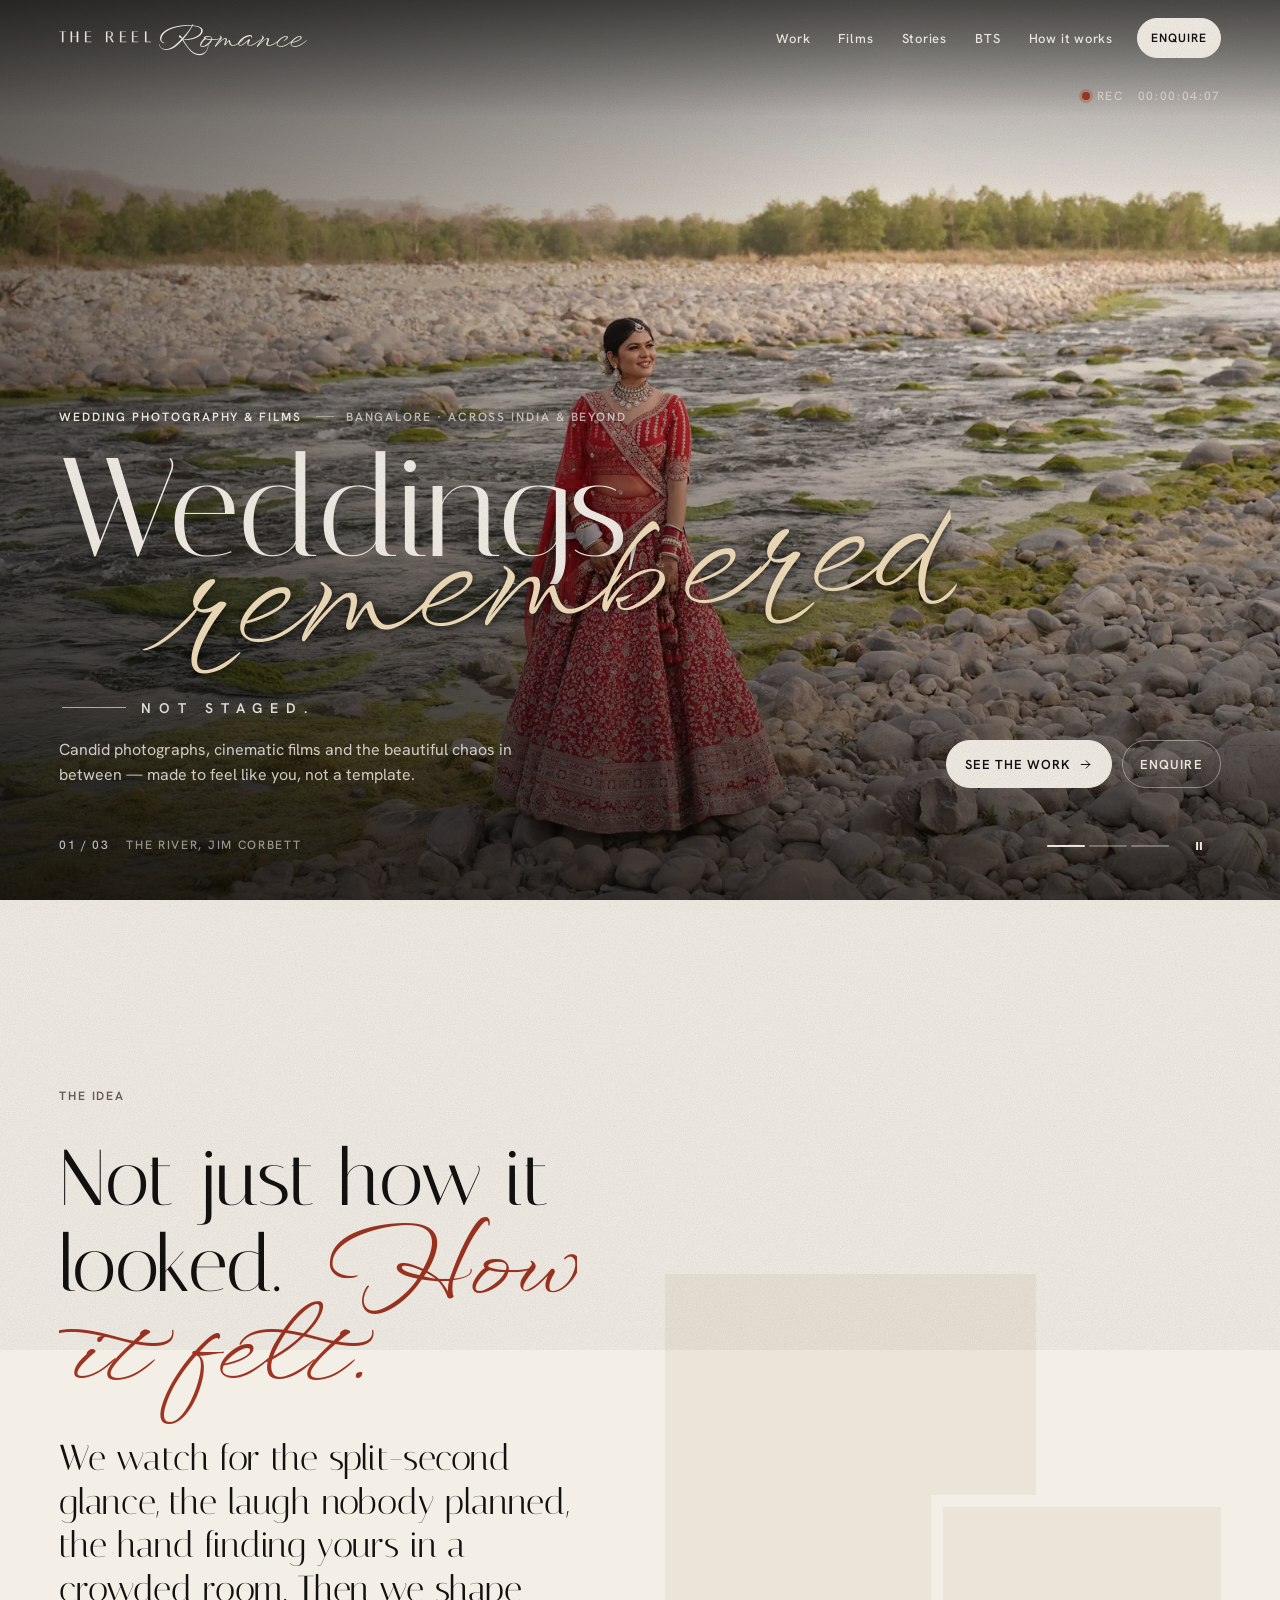
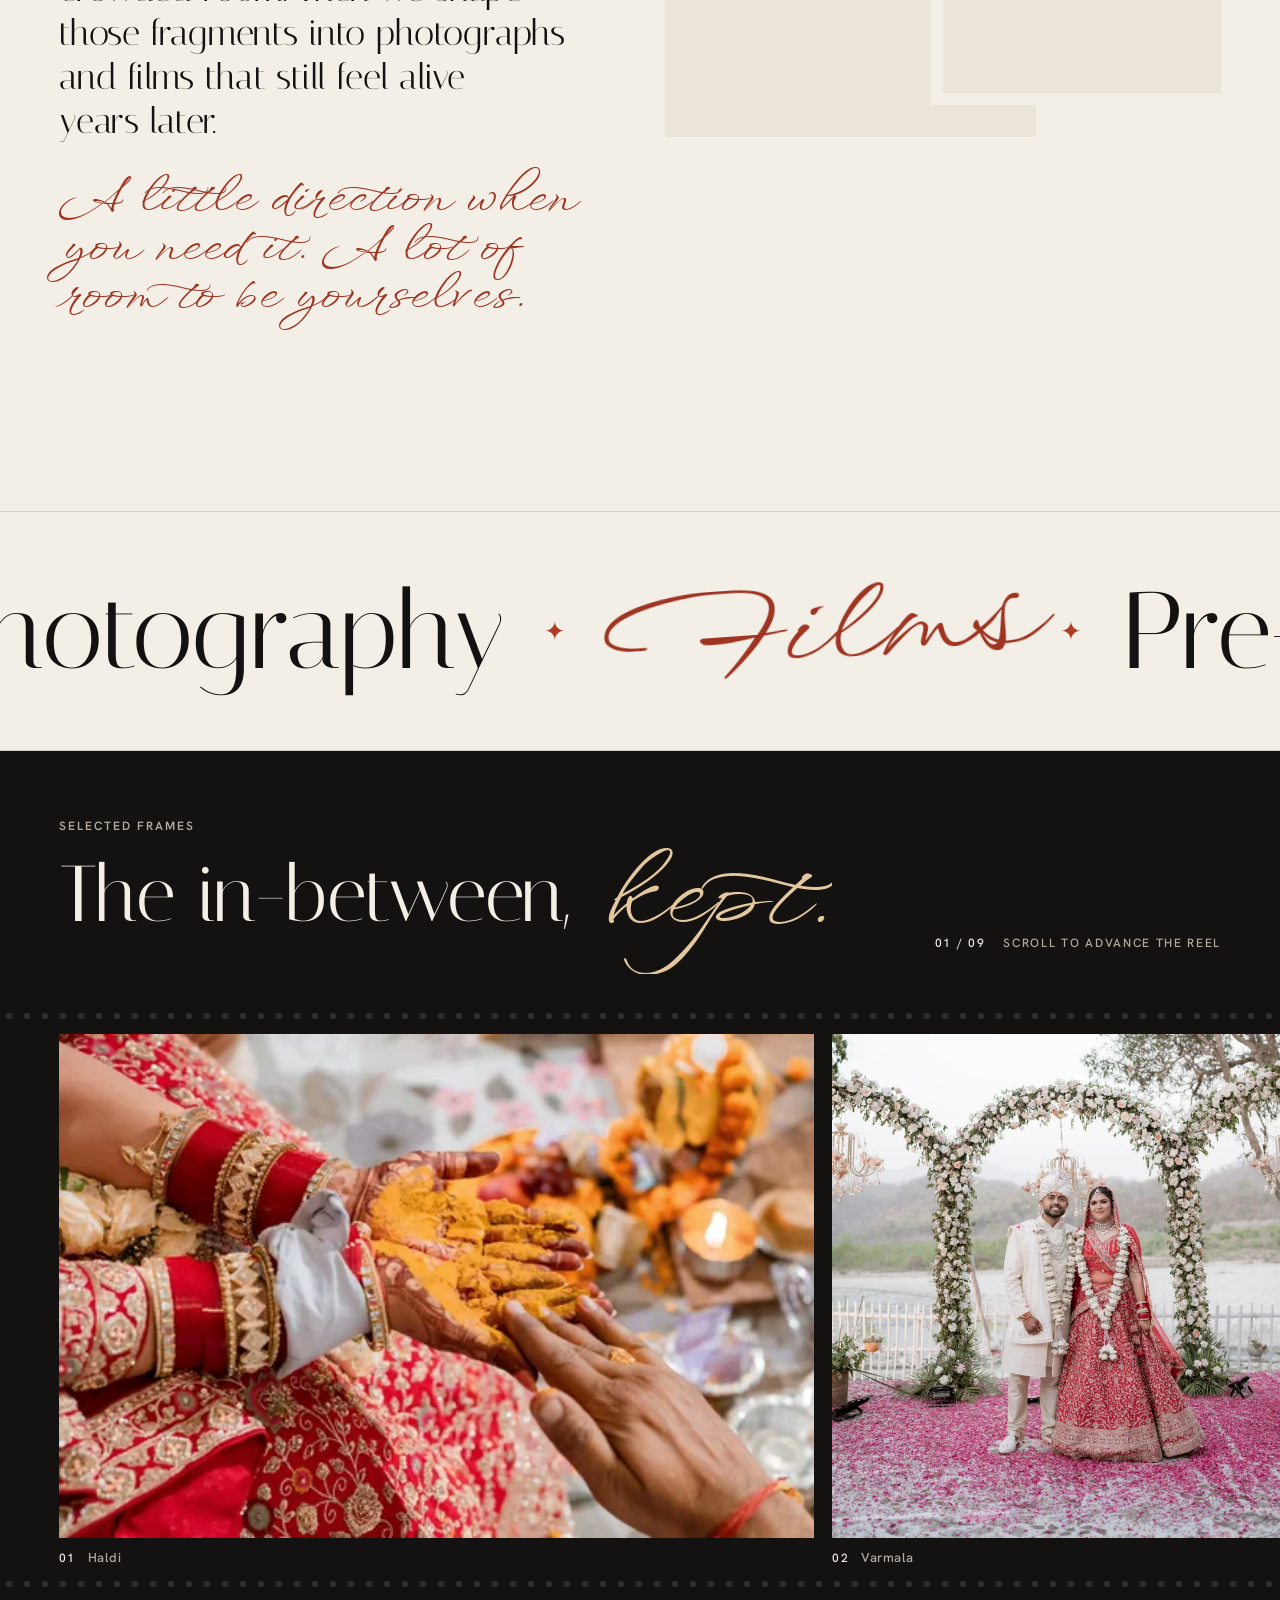
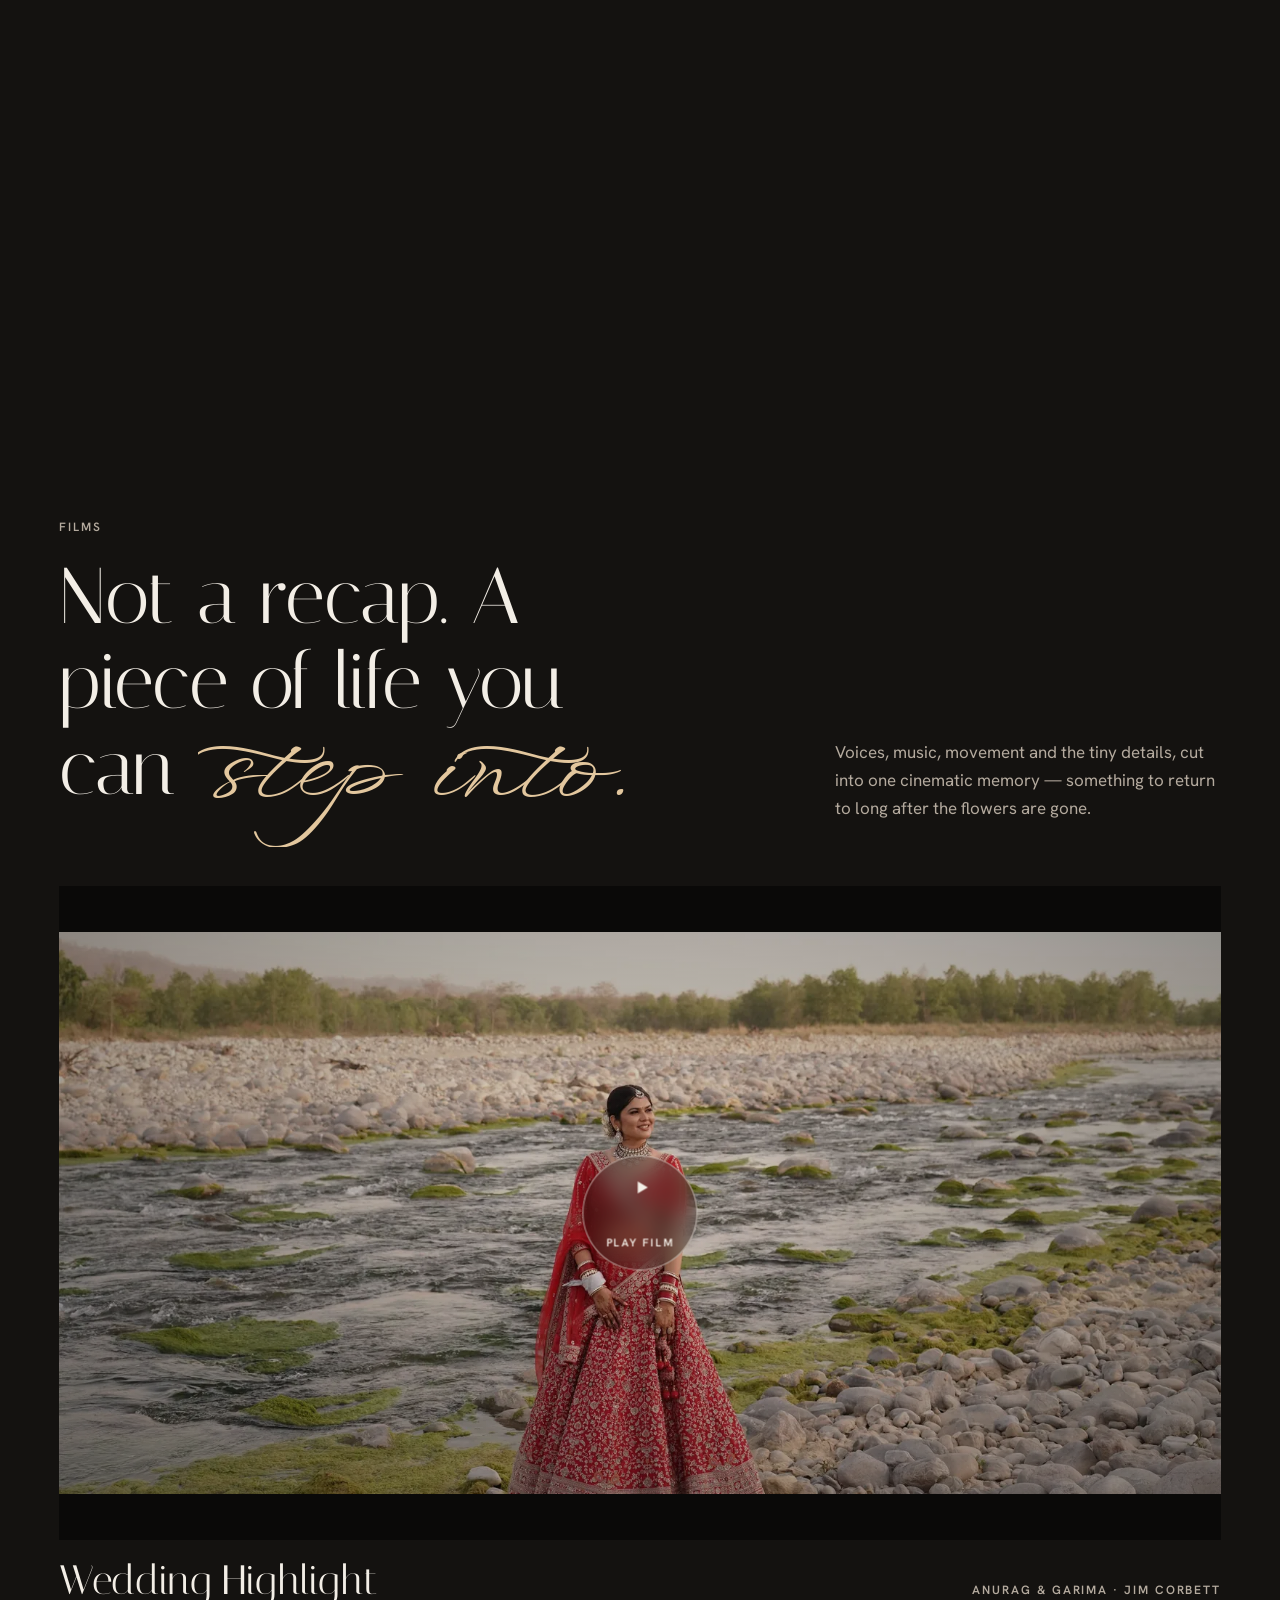
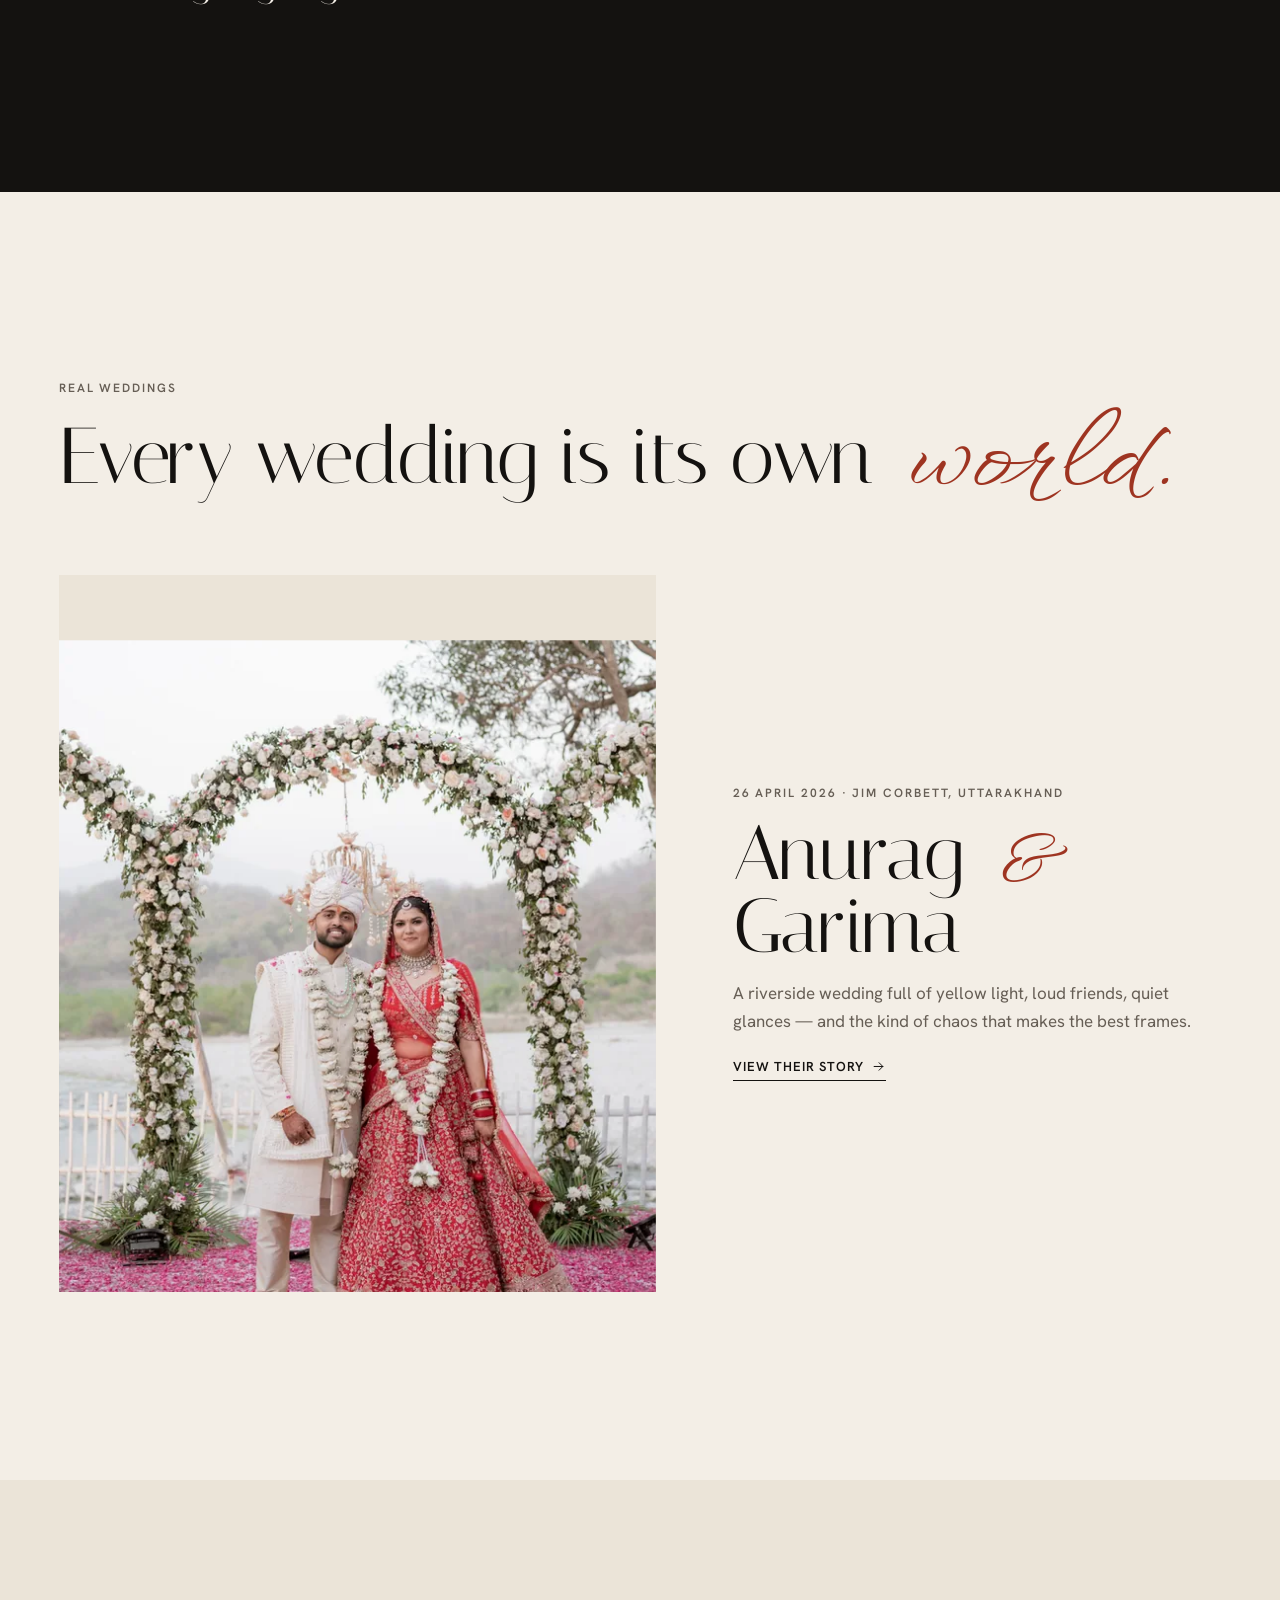
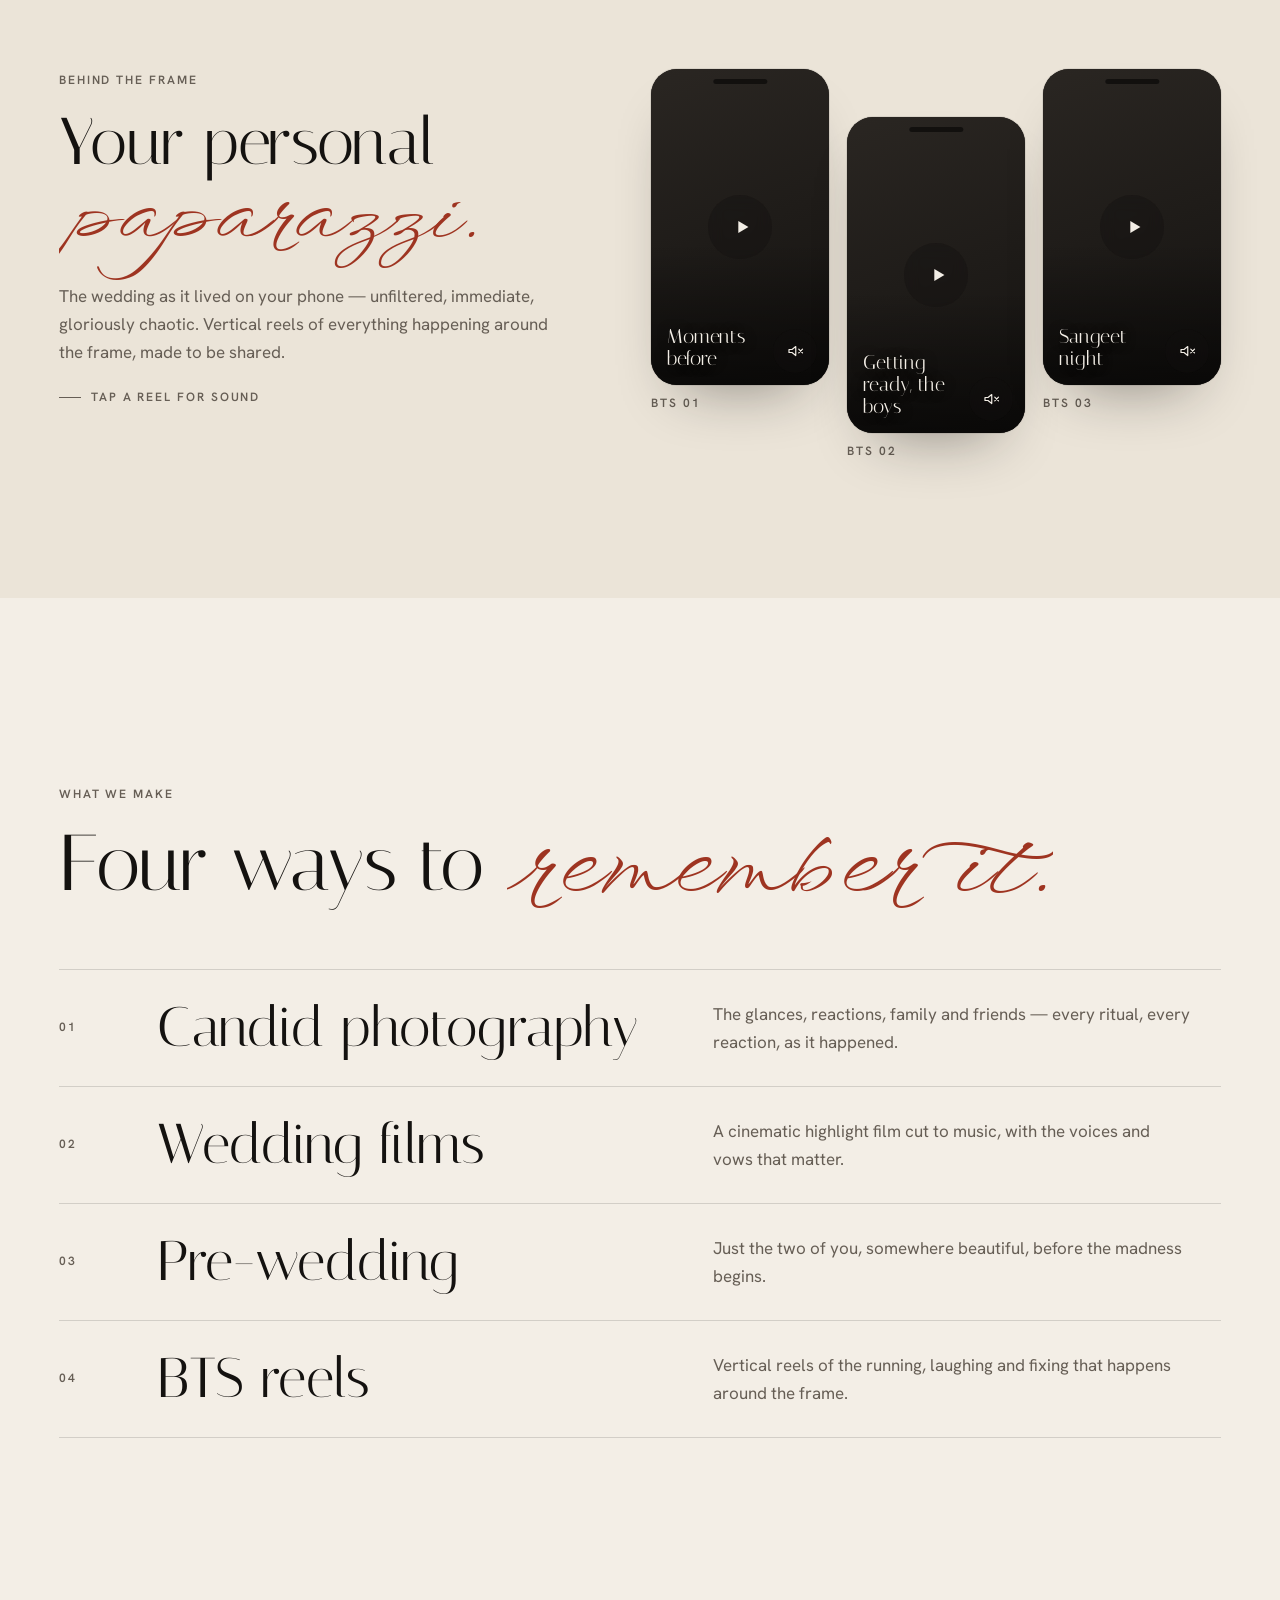
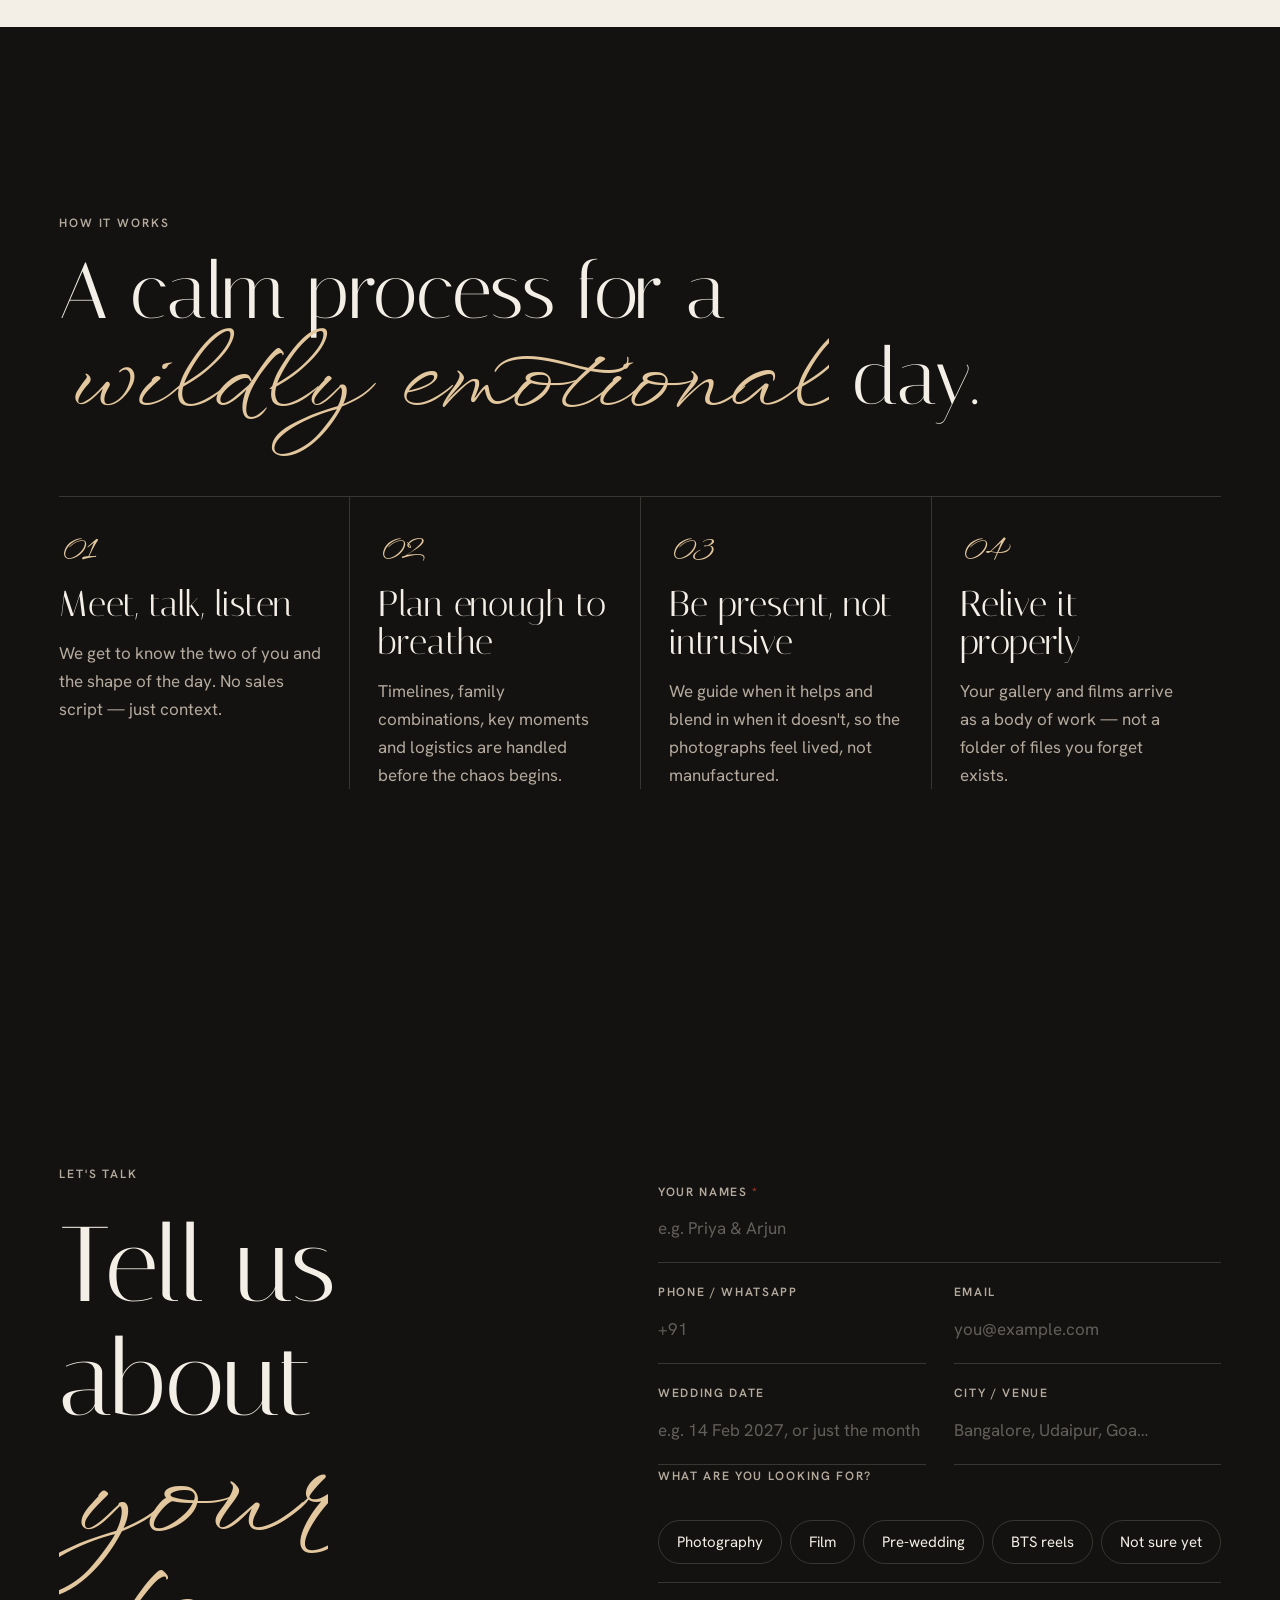
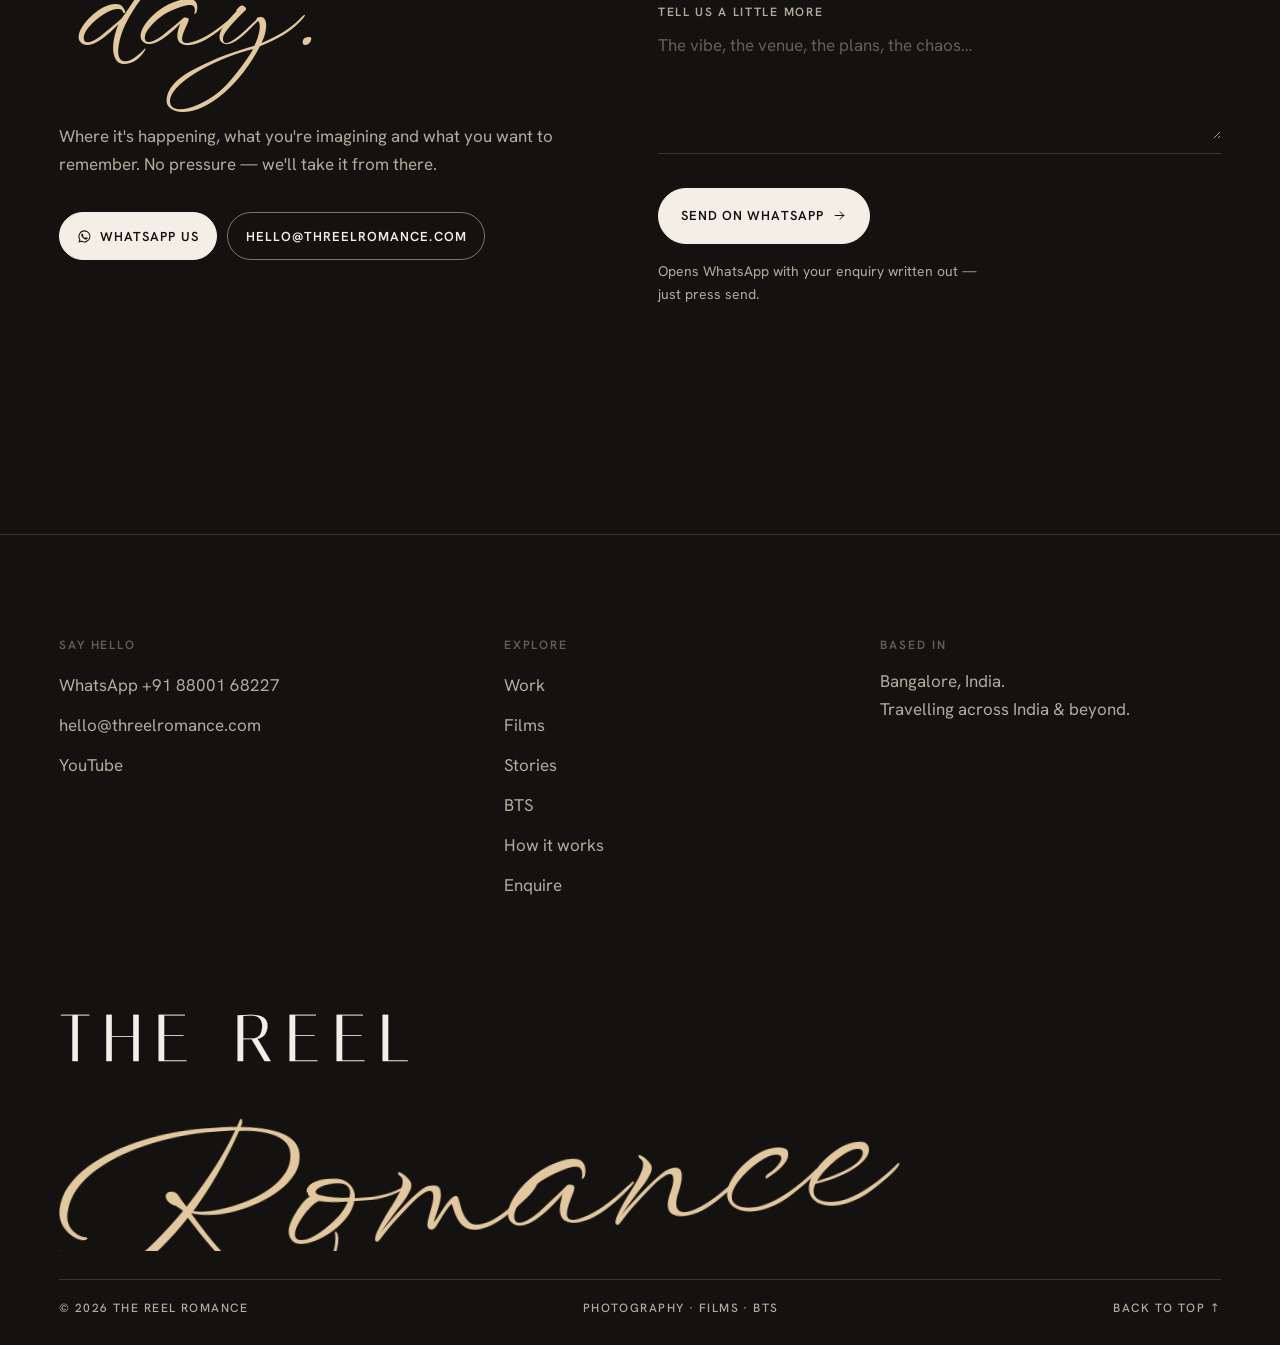
==== commit 4e3a4809: "Creative pass: editorial type, handwritten ink words, film-leader intro and cinematic motion - Itali" ====
--- a/index.html
+++ b/index.html
@@ -22,18 +22,21 @@
 <link rel="icon" href="assets/icons/favicon-32.png" sizes="32x32" type="image/png">
 <link rel="apple-touch-icon" href="assets/icons/apple-touch-icon.png">
 <link rel="manifest" href="site.webmanifest">
-<link rel="preload" href="assets/fonts/instrument-serif.woff" as="font" type="font/woff" crossorigin>
+<link rel="preload" href="assets/fonts/italiana.woff" as="font" type="font/woff" crossorigin>
+<link rel="preload" href="assets/fonts/windsong.woff" as="font" type="font/woff" crossorigin>
 <link rel="preload" href="assets/fonts/hanken-grotesk.woff" as="font" type="font/woff" crossorigin>
 <link rel="preload" as="image" imagesrcset="assets/media/river-bride-480.webp 480w, assets/media/river-bride-800.webp 800w, assets/media/river-bride-1200.webp 1200w, assets/media/river-bride-1600.webp 1600w, assets/media/river-bride-2400.webp 2400w" imagesizes="(max-aspect-ratio: 3/2) 150vh, 100vw" fetchpriority="high">
-<link rel="stylesheet" href="assets/css/site.css?v=983ccc3af6">
+<link rel="stylesheet" href="assets/css/site.css?v=e9186df770">
 <script>document.documentElement.classList.replace('no-js','js')</script>
 <script type="application/ld+json">{"@context":"https://schema.org","@type":"ProfessionalService","name":"The Reel Romance","url":"https://threelromance.com","description":"Candid wedding photography, cinematic wedding films, pre-wedding shoots and behind-the-scenes reels. Based in Bangalore (Bengaluru), travelling across India and beyond.","image":"https://threelromance.com/assets/media/river-bride.jpg","telephone":"+91 88001 68227","email":"hello@threelromance.com","priceRange":"₹₹₹","address":{"@type":"PostalAddress","addressLocality":"Bangalore","addressRegion":"Karnataka","addressCountry":"IN"},"areaServed":["India","Worldwide"],"sameAs":["https://www.youtube.com/@anuragraj12"]}</script>
 </head>
 <body class="page-home">
 <a class="skip" href="#main">Skip to content</a>
+<div class="grain" aria-hidden="true"></div>
+<div class="cursor" aria-hidden="true"><span class="cursor__label"></span></div>
 <header class="site-header" data-header>
   <div class="site-header__inner">
-    <a class="site-header__logo" href="#top" aria-label="The Reel Romance — home"><span class="wordmark">The Reel <em>Romance</em></span></a>
+    <a class="site-header__logo" href="#top" aria-label="The Reel Romance — home"><span class="wordmark"><span class="wordmark__caps">The Reel</span> <span class="wordmark__script">Romance</span></span></a>
     <nav class="site-nav" aria-label="Main">
       <a href="#work">Work</a><a href="#films">Films</a><a href="#stories">Stories</a><a href="#bts">BTS</a><a href="#process">How it works</a>
     </nav>
@@ -45,7 +48,7 @@
 </header>
 <dialog class="menu" id="menu" aria-label="Menu">
   <div class="menu__top">
-    <span class="wordmark">The Reel <em>Romance</em></span>
+    <span class="wordmark"><span class="wordmark__caps">The Reel</span> <span class="wordmark__script">Romance</span></span>
     <button class="menu__close" type="button" data-menu-close aria-label="Close menu"><svg class="i" viewBox="0 0 24 24" aria-hidden="true"><path d="M6 6l12 12M18 6 6 18"/></svg></button>
   </div>
   <nav class="menu__nav" aria-label="Menu">
@@ -70,9 +73,23 @@
   </div>
   <div class="hero__shade" aria-hidden="true"></div>
   <div class="letterbox" aria-hidden="true"><i></i><i></i></div>
+  <div class="leader" aria-hidden="true" data-leader>
+    <div class="leader__frame">
+      <span class="leader__cross"></span>
+      <span class="leader__ring"></span><span class="leader__ring leader__ring--in"></span>
+      <span class="leader__sweep"></span>
+      <span class="leader__num"><b>3</b><b>2</b><b>1</b></span>
+    </div>
+    <p class="leader__title"><span class="wordmark"><span class="wordmark__caps">The Reel</span> <span class="wordmark__script">Romance</span></span></p>
+    <p class="leader__meta"><span>Reel 01</span><span>Picture start</span></p>
+  </div>
   <div class="hero__content wrap">
     <p class="hero__eyebrow"><span>Wedding photography &amp; films</span><span>Bangalore · across India &amp; beyond</span></p>
-    <h1 class="hero__title"><span class="hero__line" style="--i:0"><span>Weddings,</span></span> <span class="hero__line" style="--i:1"><span>remembered.</span></span> <span class="hero__line" style="--i:2"><span><em>Not staged.</em></span></span></h1>
+    <h1 class="hero__title">
+      <span class="hero__display" data-split>Weddings,</span>
+      <span class="hero__script" data-ink>remembered</span>
+      <span class="hero__caps">Not staged.</span>
+    </h1>
     <div class="hero__foot">
       <p class="hero__intro">Candid photographs, cinematic films and the beautiful chaos in between — made to feel like you, not a template.</p>
       <div class="hero__ctas">
@@ -99,14 +116,17 @@
       <p class="label">The idea</p>
       <h2 class="h2" id="prologue-h" data-reveal>Not just how it looked. <em>How it felt.</em></h2>
       <p class="lead" data-reveal>We watch for the split-second glance, the laugh nobody planned, the hand finding yours in a crowded room. Then we shape those fragments into photographs and films that still feel alive years later.</p>
-      <p class="prologue__aside" data-reveal><em>A little direction when you need it. A lot of room to be yourselves.</em></p>
+      <p class="prologue__aside" data-reveal>A little direction when you need it. A lot of room to be yourselves.</p>
     </div>
     <div class="prologue__images">
-      <div class="frame frame--portrait prologue__a" data-reveal><img class="fill" src="assets/media/holding-hands-1009.webp" srcset="assets/media/holding-hands-480.webp 480w, assets/media/holding-hands-800.webp 800w, assets/media/holding-hands-1009.webp 1009w" sizes="(min-width: 1024px) 28vw, 60vw" alt="The groom&#39;s hand holding the bride&#39;s hennaed hand, red bangles on her wrist" width="1009" height="1513" loading="lazy" decoding="async" style="--focus:50% 45%;background-image:url([data-uri])"></div>
-      <div class="frame frame--landscape prologue__b" data-reveal style="--d:120ms"><img class="fill" src="assets/media/haldi-hands-1600.webp" srcset="assets/media/haldi-hands-480.webp 480w, assets/media/haldi-hands-800.webp 800w, assets/media/haldi-hands-1200.webp 1200w, assets/media/haldi-hands-1600.webp 1600w, assets/media/haldi-hands-2400.webp 2400w" sizes="(min-width: 1024px) 30vw, 70vw" alt="Turmeric-covered hands of the bride during the haldi ceremony" width="5168" height="3448" loading="lazy" decoding="async" style="--focus:55% 50%;background-image:url([data-uri])"></div>
-    </div>
-  </div>
-</section>
+      <div class="frame frame--portrait prologue__a" data-reveal-img data-parallax="0.12"><img class="fill" src="assets/media/holding-hands-1009.webp" srcset="assets/media/holding-hands-480.webp 480w, assets/media/holding-hands-800.webp 800w, assets/media/holding-hands-1009.webp 1009w" sizes="(min-width: 1024px) 28vw, 60vw" alt="The groom&#39;s hand holding the bride&#39;s hennaed hand, red bangles on her wrist" width="1009" height="1513" loading="lazy" decoding="async" style="--focus:50% 45%;background-image:url([data-uri])"></div>
+      <div class="frame frame--landscape prologue__b" data-reveal-img data-parallax="-0.08" style="--d:160ms"><img class="fill" src="assets/media/haldi-hands-1600.webp" srcset="assets/media/haldi-hands-480.webp 480w, assets/media/haldi-hands-800.webp 800w, assets/media/haldi-hands-1200.webp 1200w, assets/media/haldi-hands-1600.webp 1600w, assets/media/haldi-hands-2400.webp 2400w" sizes="(min-width: 1024px) 30vw, 70vw" alt="Turmeric-covered hands of the bride during the haldi ceremony" width="5168" height="3448" loading="lazy" decoding="async" style="--focus:55% 50%;background-image:url([data-uri])"></div>
+    </div>
+  </div>
+</section>
+<div class="marquee" aria-hidden="true" data-marquee>
+  <div class="marquee__track" data-marquee-track><span class="marquee__word">Photography</span><span class="marquee__star">✦</span><span class="marquee__word marquee__word--script">Films</span><span class="marquee__star">✦</span><span class="marquee__word">Pre-wedding</span><span class="marquee__star">✦</span><span class="marquee__word marquee__word--script">Behind the scenes</span><span class="marquee__star">✦</span><span class="marquee__word">Stories</span><span class="marquee__star">✦</span><span class="marquee__word">Photography</span><span class="marquee__star">✦</span><span class="marquee__word marquee__word--script">Films</span><span class="marquee__star">✦</span><span class="marquee__word">Pre-wedding</span><span class="marquee__star">✦</span><span class="marquee__word marquee__word--script">Behind the scenes</span><span class="marquee__star">✦</span><span class="marquee__word">Stories</span><span class="marquee__star">✦</span><span class="marquee__word">Photography</span><span class="marquee__star">✦</span><span class="marquee__word marquee__word--script">Films</span><span class="marquee__star">✦</span><span class="marquee__word">Pre-wedding</span><span class="marquee__star">✦</span><span class="marquee__word marquee__word--script">Behind the scenes</span><span class="marquee__star">✦</span><span class="marquee__word">Stories</span><span class="marquee__star">✦</span></div>
+</div>
 <section class="reel" id="work" aria-labelledby="work-h" data-reel>
   <div class="reel__sticky">
     <div class="wrap reel__head">
@@ -116,7 +136,7 @@
       </div>
       <p class="reel__note"><span class="reel__count"><span data-reel-index>01</span> / 09</span><span class="reel__hint">Scroll to advance the reel</span></p>
     </div>
-    <div class="reel__viewport" data-reel-viewport tabindex="0" aria-label="Selected frames, scroll horizontally">
+    <div class="reel__viewport" data-reel-viewport data-cursor="Scroll" tabindex="0" aria-label="Selected frames, scroll horizontally">
       <ol class="reel__track" data-reel-track>
         <li class="reel__frame">
           <figure>
@@ -181,7 +201,7 @@
     </div>
     <div class="films__list">
       <figure class="film film--big" data-reveal>
-    <button class="film__poster frame" type="button" data-film="iCyohnh7PDs" aria-label="Play film: Wedding Highlight — Anurag &amp; Garima">
+    <button class="film__poster frame" type="button" data-cursor="Play" data-film="iCyohnh7PDs" aria-label="Play film: Wedding Highlight — Anurag &amp; Garima">
       <img class="fill" src="assets/media/river-bride-1600.webp" srcset="assets/media/river-bride-480.webp 480w, assets/media/river-bride-800.webp 800w, assets/media/river-bride-1200.webp 1200w, assets/media/river-bride-1600.webp 1600w, assets/media/river-bride-2400.webp 2400w" sizes="(max-width: 599px) 190vw, (min-width: 1600px) 1500px, 92vw" alt="Still from the Anurag &amp; Garima wedding film: the bride by the river" width="5304" height="3749" loading="lazy" decoding="async" style="--focus:52% 55%;background-image:url([data-uri])">
       <span class="film__bars" aria-hidden="true"></span>
       <span class="film__play" aria-hidden="true"><svg class="i i--fill" viewBox="0 0 24 24" aria-hidden="true"><path d="M8 5.5v13l11-6.5z"/></svg><span>Play film</span></span>
@@ -203,8 +223,8 @@
   </div>
     <div class="stories__list stories__list--1">
       <article class="story-card story-card--feature" data-reveal>
-        <a class="story-card__link" href="stories/anurag-garima/">
-          <div class="frame story-card__media"><img class="fill" src="assets/media/couple-floral-arch-1180.webp" srcset="assets/media/couple-floral-arch-480.webp 480w, assets/media/couple-floral-arch-800.webp 800w, assets/media/couple-floral-arch-1180.webp 1180w" sizes="(min-width: 1024px) 60vw, 120vw" alt="Anurag and Garima in garlands beneath a white floral arch" width="1180" height="1262" loading="lazy" decoding="async" style="--focus:50% 40%;--focus-m:50% 40%;background-image:url([data-uri])"></div>
+        <a class="story-card__link" href="stories/anurag-garima/" data-cursor="View">
+          <div class="frame story-card__media" data-reveal-img data-parallax="0.08" style="view-transition-name:story-anurag-garima"><img class="fill" src="assets/media/couple-floral-arch-1180.webp" srcset="assets/media/couple-floral-arch-480.webp 480w, assets/media/couple-floral-arch-800.webp 800w, assets/media/couple-floral-arch-1180.webp 1180w" sizes="(min-width: 1024px) 60vw, 120vw" alt="Anurag and Garima in garlands beneath a white floral arch" width="1180" height="1262" loading="lazy" decoding="async" style="--focus:50% 40%;--focus-m:50% 40%;background-image:url([data-uri])"></div>
           <div class="story-card__body">
             <p class="label">26 April 2026 · Jim Corbett, Uttarakhand</p>
             <h3 class="story-card__title">Anurag <em>&amp;</em> Garima</h3>
@@ -229,7 +249,7 @@
     </div>
     <div class="bts__phones">
     <figure class="phone" data-reveal style="--d:0ms">
-      <div class="phone__screen">
+      <div class="phone__screen" data-cursor="Sound">
         <video class="phone__video" muted playsinline loop preload="none" data-src="https://files.catbox.moe/udrcd2.mp4" aria-label="Moments before"></video>
         <span class="phone__label">Moments before</span>
         <button class="phone__sound" type="button" data-sound aria-pressed="false" aria-label="Turn sound on"><svg class="i" viewBox="0 0 24 24" aria-hidden="true"><path d="M4 10v4h4l5 4V6L8 10H4z"/><path d="M17 9.5l5 5M22 9.5l-5 5"/></svg><svg class="i" viewBox="0 0 24 24" aria-hidden="true"><path d="M4 10v4h4l5 4V6L8 10H4z"/><path class="wave" d="M16.5 8.5a5 5 0 0 1 0 7M19 6a8.5 8.5 0 0 1 0 12"/></svg></button>
@@ -237,7 +257,7 @@
       </div>
       <figcaption class="phone__caption"><span>BTS 01</span></figcaption>
     </figure><figure class="phone" data-reveal style="--d:90ms">
-      <div class="phone__screen">
+      <div class="phone__screen" data-cursor="Sound">
         <video class="phone__video" muted playsinline loop preload="none" data-src="https://files.catbox.moe/1m7sx2.mp4" aria-label="Getting ready, the boys"></video>
         <span class="phone__label">Getting ready, the boys</span>
         <button class="phone__sound" type="button" data-sound aria-pressed="false" aria-label="Turn sound on"><svg class="i" viewBox="0 0 24 24" aria-hidden="true"><path d="M4 10v4h4l5 4V6L8 10H4z"/><path d="M17 9.5l5 5M22 9.5l-5 5"/></svg><svg class="i" viewBox="0 0 24 24" aria-hidden="true"><path d="M4 10v4h4l5 4V6L8 10H4z"/><path class="wave" d="M16.5 8.5a5 5 0 0 1 0 7M19 6a8.5 8.5 0 0 1 0 12"/></svg></button>
@@ -245,7 +265,7 @@
       </div>
       <figcaption class="phone__caption"><span>BTS 02</span></figcaption>
     </figure><figure class="phone" data-reveal style="--d:180ms">
-      <div class="phone__screen">
+      <div class="phone__screen" data-cursor="Sound">
         <video class="phone__video" muted playsinline loop preload="none" data-src="https://files.catbox.moe/lht3eg.mp4" aria-label="Sangeet night"></video>
         <span class="phone__label">Sangeet night</span>
         <button class="phone__sound" type="button" data-sound aria-pressed="false" aria-label="Turn sound on"><svg class="i" viewBox="0 0 24 24" aria-hidden="true"><path d="M4 10v4h4l5 4V6L8 10H4z"/><path d="M17 9.5l5 5M22 9.5l-5 5"/></svg><svg class="i" viewBox="0 0 24 24" aria-hidden="true"><path d="M4 10v4h4l5 4V6L8 10H4z"/><path class="wave" d="M16.5 8.5a5 5 0 0 1 0 7M19 6a8.5 8.5 0 0 1 0 12"/></svg></button>
@@ -407,7 +427,7 @@
         <p class="site-footer__text">Bangalore, India.<br>Travelling across India &amp; beyond.</p>
       </div>
     </div>
-    <p class="site-footer__mark" aria-hidden="true"><span class="wordmark wordmark--huge">The Reel <em>Romance</em></span></p>
+    <p class="site-footer__mark" aria-hidden="true"><span class="wordmark wordmark--huge"><span class="wordmark__caps">The Reel</span> <span class="wordmark__script">Romance</span></span></p>
     <div class="site-footer__base">
       <span>© 2026 The Reel Romance</span>
       <span>Photography · Films · BTS</span>
@@ -420,6 +440,6 @@
   <div class="player__stage"><div class="player__frame" data-player-frame></div></div>
 </dialog>
 <a class="btn float-cta" href="#enquire" data-float-cta>Enquire <svg class="i" viewBox="0 0 24 24" aria-hidden="true"><path d="M5 12h14M13 6l6 6-6 6"/></svg></a>
-<script src="assets/js/site.js?v=75367712a7" defer></script>
+<script src="assets/js/site.js?v=7268d5d728" defer></script>
 </body>
 </html>
--- a/assets/css/site.css
+++ b/assets/css/site.css
@@ -11,8 +11,8 @@
    Nothing ever sets both a width and a height on a photo without cover.
    ========================================================================== */
 
-@font-face{font-family:"Instrument Serif";src:url(../fonts/instrument-serif.woff) format("woff");font-weight:400;font-style:normal;font-display:swap}
-@font-face{font-family:"Instrument Serif";src:url(../fonts/instrument-serif-italic.woff) format("woff");font-weight:400;font-style:italic;font-display:swap}
+@font-face{font-family:"Italiana";src:url(../fonts/italiana.woff) format("woff");font-weight:400;font-style:normal;font-display:swap}
+@font-face{font-family:"WindSong";src:url(../fonts/windsong.woff) format("woff");font-weight:400;font-style:normal;font-display:swap}
 @font-face{font-family:"Hanken Grotesk";src:url(../fonts/hanken-grotesk.woff) format("woff");font-weight:100 900;font-style:normal;font-display:swap}
 
 :root{
@@ -27,9 +27,12 @@
   --line:rgba(20,18,16,.14);
   --line-light:rgba(243,238,230,.16);
   --accent:#b23a24;         /* sindoor — used sparingly */
+  --ink-script:#9e3421;     /* handwritten words on ivory */
+  --gold:#e3c79e;           /* handwritten words on ink */
 
   /* type */
-  --serif:"Instrument Serif","Iowan Old Style","Palatino Linotype",Georgia,serif;
+  --serif:"Italiana","Didot","Bodoni 72","Iowan Old Style",Georgia,serif;
+  --script:"WindSong","Snell Roundhand","Segoe Script",cursive;
   --sans:"Hanken Grotesk",ui-sans-serif,system-ui,-apple-system,"Segoe UI",Roboto,sans-serif;
   --fs-body:1.0625rem;
   --fs-lead:clamp(1.35rem,1.1rem + 1.1vw,2.05rem);
@@ -608,3 +611,188 @@
   .hero,.story-hero{height:auto;min-height:0}
   .js [data-reveal]{opacity:1;transform:none}
 }
+
+/* ==========================================================================
+   CREATIVE LAYER — type, ink, film leader, grain, cursor, marquee, motion
+   Everything here degrades to the calm layout above when motion is reduced.
+   ========================================================================== */
+
+/* ---------- type: Italiana for headlines, WindSong for the handwritten word */
+.h2,.hero__display,.story-hero__title,.story-card__title,.next-story__title,.cta-band__text,
+.film__title,.service__name,.step__title,.menu__nav a,.lead,.story-meta dd,.word blockquote p,.faq__item summary{
+  font-family:var(--serif);font-weight:400;letter-spacing:-.005em}
+.h2{line-height:1.02;letter-spacing:-.01em}
+.lead{font-size:clamp(1.45rem,1.05rem + 1.5vw,2.45rem);line-height:1.22}
+
+/* Any *emphasised* word in the content becomes handwriting. */
+.h2 em,.story-hero__title em,.story-card__title em,.next-story__title em,.cta-band__text em,.lost .h2 em,.menu__nav em{
+  font-family:var(--script);font-style:normal;font-weight:400;
+  font-size:1.3em;line-height:0;letter-spacing:0;
+  color:var(--ink-script);display:inline;padding:0 .06em 0 .02em;
+  -webkit-box-decoration-break:clone;box-decoration-break:clone}
+.dark .h2 em,.reel .h2 em,.dark .cta-band__text em,.story-hero__title em,.cta-band__text em,.lost .h2 em,.menu__nav em{color:var(--gold)}
+.story-card__title em,.next-story__title em{font-size:1.1em;margin-inline:.05em}
+
+/* ink: handwritten words are "written" left-to-right when they appear */
+.js [data-ink],.js .h2 em{-webkit-mask-image:linear-gradient(100deg,#000 42%,transparent 58%);mask-image:linear-gradient(100deg,#000 42%,transparent 58%);-webkit-mask-size:260% 100%;mask-size:260% 100%;-webkit-mask-position:100% 0;mask-position:100% 0;-webkit-mask-repeat:no-repeat;mask-repeat:no-repeat;transition:-webkit-mask-position 1.6s cubic-bezier(.45,.05,.25,1) var(--ink-d,.35s),mask-position 1.6s cubic-bezier(.45,.05,.25,1) var(--ink-d,.35s)}
+.js [data-ink].is-inked,.js .is-in em,.js .is-split em{-webkit-mask-position:0 0;mask-position:0 0}
+
+/* wordmark lockup: THE REEL (spaced caps) + Romance (script) */
+.wordmark{display:inline-flex;align-items:baseline;gap:.28em;font:400 1rem/1 var(--serif);white-space:nowrap}
+.wordmark__caps{letter-spacing:.3em;text-transform:uppercase;font-size:.86em;-webkit-text-stroke:.25px currentColor}
+.wordmark__script{font:400 1.95em/0 var(--script);letter-spacing:0;transform:translateY(.12em)}
+@media (min-width:1024px){.wordmark{font-size:1.1rem}}
+.wordmark--huge{display:flex;flex-wrap:wrap;align-items:baseline;gap:0 .2em;font-size:clamp(2.2rem,7.2vw,8.4rem);line-height:1;letter-spacing:0;white-space:normal}
+.wordmark--huge .wordmark__caps{letter-spacing:.18em;font-size:.72em}
+.wordmark--huge .wordmark__script{font-size:2.1em;line-height:.9;color:var(--gold);transform:translateY(.18em) rotate(-4deg)}
+.site-footer__mark{padding-bottom:.3em}
+
+/* ---------- hero lockup */
+.hero__title{display:grid;justify-items:start;max-width:none;font-size:var(--fs-hero);line-height:.84;letter-spacing:0}
+.hero__display{font-size:1em;line-height:.9;letter-spacing:-.01em;text-shadow:0 2px 40px rgba(0,0,0,.25)}
+.hero__script{font:400 1.18em/.7 var(--script);color:#f1ddbb;margin:-.14em 0 0 .42em;transform:rotate(-5deg);transform-origin:left;padding:.08em .15em .12em;text-shadow:0 0 18px rgba(0,0,0,.55),0 2px 6px rgba(0,0,0,.35)}
+.hero__caps{font:600 clamp(.72rem,.6rem + .35vw,.95rem)/1 var(--sans);letter-spacing:.55em;text-transform:uppercase;margin:.2em 0 0 .2em;display:flex;align-items:center;gap:1.1em;opacity:.95}
+.hero__caps::before{content:"";width:clamp(34px,5vw,80px);height:1px;background:currentColor;opacity:.7}
+.hero__content{grid-template-columns:minmax(0,1fr)}
+.hero__title{min-width:0}
+@media (max-width:599px){
+  .hero__title{font-size:clamp(3.4rem,18vw,5.6rem)}
+  .hero__script{margin-left:.12em;font-size:.86em}
+}
+@media (min-width:600px) and (max-width:1023px){.hero__script{font-size:1.02em}}
+
+/* split words (JS wraps each word: .w > .wi) */
+.w{display:inline-block;overflow:hidden;vertical-align:top;padding-bottom:.08em;margin-bottom:-.08em}
+.wi{display:inline-block;transform:translateY(105%);transition:transform 1.15s var(--ease-out);transition-delay:calc(var(--wi,0) * 55ms + var(--d,0ms))}
+.is-split .wi{transform:none}
+.js .h2[data-reveal]{opacity:1;transform:none}   /* headings animate by word instead */
+.hero__display .wi{transition-duration:1.4s;transition-delay:calc(var(--wi,0) * 90ms + var(--hero-d,.2s))}
+.js .hero__caps{opacity:0;transition:opacity 1.2s var(--ease) calc(var(--hero-d,.2s) + 1.1s)}
+.js .hero.is-live .hero__caps{opacity:.95}
+.js .hero__script{--ink-d:calc(var(--hero-d,.2s) + .55s)}
+.js .hero__eyebrow,.js .hero__foot{animation:none;opacity:0;transition:opacity 1.1s var(--ease) calc(var(--hero-d,.2s) + 1.2s)}
+.js .hero.is-live .hero__eyebrow,.js .hero.is-live .hero__foot{opacity:1}
+
+/* hero leaves like a frame being pulled out of the projector */
+.hero{--hp:0;clip-path:inset(0 calc(var(--hp) * 2.5vw) 0 calc(var(--hp) * 2.5vw) round calc(var(--hp) * 28px))}
+.hero__media{transform:scale(calc(1 + var(--hp) * .08)) translateY(calc(var(--hp) * 6%));transform-origin:50% 30%}
+.hero__content{transform:translateY(calc(var(--hp) * -90px));opacity:calc(1 - var(--hp) * 1.5)}
+
+/* ---------- film leader (first visit) */
+.leader{position:absolute;inset:0;z-index:8;display:none;place-items:center;background:#0c0b0a;color:rgba(243,238,230,.9)}
+.js .intro .leader{display:grid;animation:leader-out .9s cubic-bezier(.7,0,.2,1) 2.35s forwards}
+@keyframes leader-out{to{clip-path:inset(0 0 100% 0)}}
+.leader__frame{position:relative;width:min(58vmin,420px);aspect-ratio:1;display:grid;place-items:center}
+.leader__cross::before,.leader__cross::after{content:"";position:absolute;background:rgba(243,238,230,.35)}
+.leader__cross::before{left:50%;top:-12%;bottom:-12%;width:1px}
+.leader__cross::after{top:50%;left:-24%;right:-24%;height:1px}
+.leader__ring{position:absolute;inset:0;border:1.5px solid rgba(243,238,230,.8);border-radius:50%}
+.leader__ring--in{inset:12%;border-width:1px;opacity:.55}
+@property --sweep{syntax:"<angle>";inherits:false;initial-value:0deg}
+.leader__sweep{position:absolute;inset:0;border-radius:50%;background:conic-gradient(from 0deg,rgba(243,238,230,.22) var(--sweep),transparent var(--sweep));animation:sweep .7s linear 3 .15s}
+@keyframes sweep{to{--sweep:360deg}}
+.leader__num{position:relative;font:400 clamp(6rem,24vmin,13rem)/1 var(--serif)}
+.leader__num b{font-weight:400;position:absolute;inset:0;display:grid;place-items:center;opacity:0}
+.leader__num b:nth-child(1){animation:num .7s steps(1) .15s}
+.leader__num b:nth-child(2){animation:num .7s steps(1) .85s}
+.leader__num b:nth-child(3){animation:num .7s steps(1) 1.55s}
+@keyframes num{0%,100%{opacity:1}}
+.leader__num::before{content:"3";visibility:hidden}
+.leader__title{position:absolute;bottom:clamp(40px,9vh,90px);left:0;right:0;display:grid;place-items:center;opacity:0;animation:fade-in .6s var(--ease) 1.9s forwards}
+.leader__title .wordmark{font-size:clamp(1.1rem,2.4vw,1.6rem);color:var(--ivory)}
+.leader__title .wordmark__script{color:var(--gold)}
+.leader__meta{position:absolute;top:calc(var(--header-h) + 8px);left:var(--gutter);right:var(--gutter);display:flex;justify-content:space-between;font:600 .7rem/1 var(--sans);letter-spacing:.2em;text-transform:uppercase;color:rgba(243,238,230,.5)}
+.leader::after{content:"";position:absolute;inset:0;pointer-events:none;background:radial-gradient(ellipse at center,transparent 50%,rgba(0,0,0,.6));animation:flicker .12s steps(2) infinite}
+@keyframes flicker{50%{opacity:.85}}
+.js .intro .hero__media{animation:develop 2.2s var(--ease-out) 2.5s both}
+@keyframes develop{from{filter:brightness(.4) saturate(.2) blur(6px)}}
+.js .intro .letterbox i{animation-delay:2.55s}
+
+/* ---------- film grain over everything */
+.grain{position:fixed;inset:-50%;z-index:70;pointer-events:none;opacity:.07;
+  background-image:url("data:image/svg+xml,%3Csvg xmlns='http://www.w3.org/2000/svg' width='220' height='220'%3E%3Cfilter id='n'%3E%3CfeTurbulence type='fractalNoise' baseFrequency='.85' numOctaves='3' stitchTiles='stitch'/%3E%3CfeColorMatrix values='0 0 0 0 0 0 0 0 0 0 0 0 0 0 0 0 0 0 1.1 0'/%3E%3C/filter%3E%3Crect width='100%25' height='100%25' filter='url(%23n)'/%3E%3C/svg%3E");
+  animation:grain .9s steps(5) infinite}
+@keyframes grain{0%{transform:translate(0,0)}20%{transform:translate(-4%,3%)}40%{transform:translate(3%,-5%)}60%{transform:translate(-6%,-2%)}80%{transform:translate(5%,4%)}100%{transform:translate(0,0)}}
+
+/* ---------- custom cursor (mouse only) */
+.cursor{position:fixed;left:0;top:0;z-index:80;pointer-events:none;width:10px;height:10px;margin:-5px 0 0 -5px;border-radius:50%;background:var(--ivory);mix-blend-mode:difference;opacity:0;transition:width .45s var(--ease-out),height .45s var(--ease-out),margin .45s var(--ease-out),opacity .3s,background .3s;display:grid;place-items:center}
+.cursor.is-on{opacity:1}
+.cursor.is-link{width:44px;height:44px;margin:-22px 0 0 -22px}
+.cursor.is-label{width:96px;height:96px;margin:-48px 0 0 -48px;mix-blend-mode:normal;background:rgba(243,238,230,.94)}
+.cursor__label{font:600 .68rem/1 var(--sans);letter-spacing:.16em;text-transform:uppercase;color:var(--ink);opacity:0;transition:opacity .25s}
+.cursor.is-label .cursor__label{opacity:1}
+.cursor.is-down{transform:scale(.85)}
+@media (hover:none),(pointer:coarse){.cursor{display:none}}
+
+/* ---------- image reveals + parallax */
+/* (the clip lives on the photo, not the frame: IntersectionObserver ignores clipped boxes) */
+.js [data-reveal-img]:not(.is-in){background:transparent}
+.js [data-reveal-img] img.fill{clip-path:inset(100% 0 0 0);scale:1.28;transition:clip-path 1.5s cubic-bezier(.77,0,.18,1) var(--d,0ms),scale 2.2s var(--ease-out) var(--d,0ms)}
+.js [data-reveal-img].is-in img.fill{clip-path:inset(0 0 0 0);scale:1}
+[data-parallax] img.fill{inset:-9% 0;height:118%;translate:0 var(--py,0px)}
+.gallery__item{overflow:hidden}
+.js .gallery__item[data-reveal]{opacity:1;transform:none}
+.js .gallery__item img.natural{clip-path:inset(0 0 100% 0);scale:1.15;transition:clip-path 1.3s cubic-bezier(.77,0,.18,1),scale 2s var(--ease-out)}
+.js .gallery__item.is-in img.natural{clip-path:inset(0);scale:1}
+
+/* ---------- marquee */
+.marquee{overflow:hidden;padding-block:clamp(28px,4vw,56px);border-block:1px solid var(--line);background:var(--ivory);white-space:nowrap}
+.marquee__track{display:inline-flex;align-items:center;will-change:transform;transform:translate3d(var(--mx,0px),0,0)}
+.marquee__word{font:400 clamp(3.2rem,2rem + 6vw,9rem)/1.05 var(--serif);padding-inline:.25em;letter-spacing:-.01em}
+.marquee__word--script{font:400 clamp(4rem,2.6rem + 7.4vw,11.5rem)/1 var(--script);color:var(--ink-script);transform:rotate(-4deg);padding-inline:.18em}
+.marquee__star{font-size:clamp(1.2rem,2vw,2rem);color:var(--accent);padding-inline:.5em}
+
+/* ---------- reel: frames lean with scroll speed */
+.reel__frame figure{transform:skewX(var(--skew,0deg));transition:transform .5s var(--ease-out)}
+.reel__frame img.natural{filter:saturate(.9) contrast(1.02);transition:filter .6s var(--ease)}
+.reel__frame:hover img.natural{filter:none}
+
+/* ---------- films: the poster grows to full width as it reaches centre */
+.film--big .film__poster{--fp:1;transform:scale(calc(.84 + var(--fp) * .16));border-radius:calc((1 - var(--fp)) * 24px);transform-origin:50% 60%}
+
+/* ---------- magnetic buttons */
+.btn{translate:var(--mx-b,0) var(--my-b,0);transition:background .35s var(--ease),color .35s var(--ease),border-color .35s var(--ease),translate .5s var(--ease-out)}
+.btn.is-magnet{transition:background .35s var(--ease),color .35s var(--ease),border-color .35s var(--ease),translate .12s linear}
+
+/* ---------- details */
+.prologue__aside{font:400 clamp(2.2rem,1.6rem + 1.8vw,3.2rem)/1 var(--script);color:var(--ink-script);border:0;padding:0;max-width:14em;transform:rotate(-2deg)}
+.step__num{font:400 2.4rem/1 var(--script);color:var(--gold)}
+.story-hero__place{font:400 clamp(1.8rem,1.3rem + 1.6vw,3rem)/1 var(--script);color:var(--gold)}
+.service__name{transition:transform .6s var(--ease-out),color .4s}
+.service:hover .service__name{color:var(--ink-script)}
+.menu__nav a{font-size:clamp(2.6rem,11vw,5.2rem)}
+.hero__eyebrow{font-weight:600}
+.film__title{font-size:clamp(1.8rem,1.3rem + 1.6vw,3rem)}
+
+/* ---------- page transitions between home and stories (supported browsers) */
+@view-transition{navigation:auto}
+::view-transition-old(root){animation:vt-out .45s var(--ease) both}
+::view-transition-new(root){animation:vt-in .7s var(--ease-out) both}
+@keyframes vt-out{to{opacity:0;transform:translateY(-24px)}}
+@keyframes vt-in{from{opacity:0;transform:translateY(32px)}}
+::view-transition-group(*){animation-duration:.8s;animation-timing-function:cubic-bezier(.7,0,.2,1)}
+
+@media (prefers-reduced-motion:reduce){
+  .grain{animation:none}
+  .js .intro .leader{display:none}
+  .js [data-ink],.js .h2 em{-webkit-mask:none;mask:none}
+  .wi{transform:none!important}
+  .js [data-reveal-img] img.fill,.js .gallery__item img.natural{clip-path:none}
+  .js [data-reveal-img] img.fill,.js .gallery__item img.natural{scale:1}
+  .hero{clip-path:none}
+  .hero__media,.hero__content{transform:none;opacity:1}
+  .js .hero__caps,.js .hero__eyebrow,.js .hero__foot{opacity:1}
+  .film--big .film__poster{transform:none;border-radius:0}
+  .reel__frame figure{transform:none}
+  @view-transition{navigation:none}
+}
+@media print{.grain,.cursor,.leader,.marquee{display:none!important}}
+html.is-intro .site-header{opacity:0;pointer-events:none}
+.site-header{transition:transform .5s var(--ease),background-color .4s var(--ease),color .4s var(--ease),box-shadow .4s var(--ease),opacity .8s var(--ease)}
+
+/* headings with a handwritten word get a little more air between lines */
+.h2{line-height:1.08}
+.bts__text .h2{font-size:clamp(2.5rem,1.4rem + 3.4vw,4.6rem)}
+@media (min-width:1024px){.bts__grid{grid-template-columns:minmax(0,.95fr) minmax(0,1.05fr)}}
+.h2{padding-bottom:.14em}
+.h2--xl{padding-bottom:.3em}
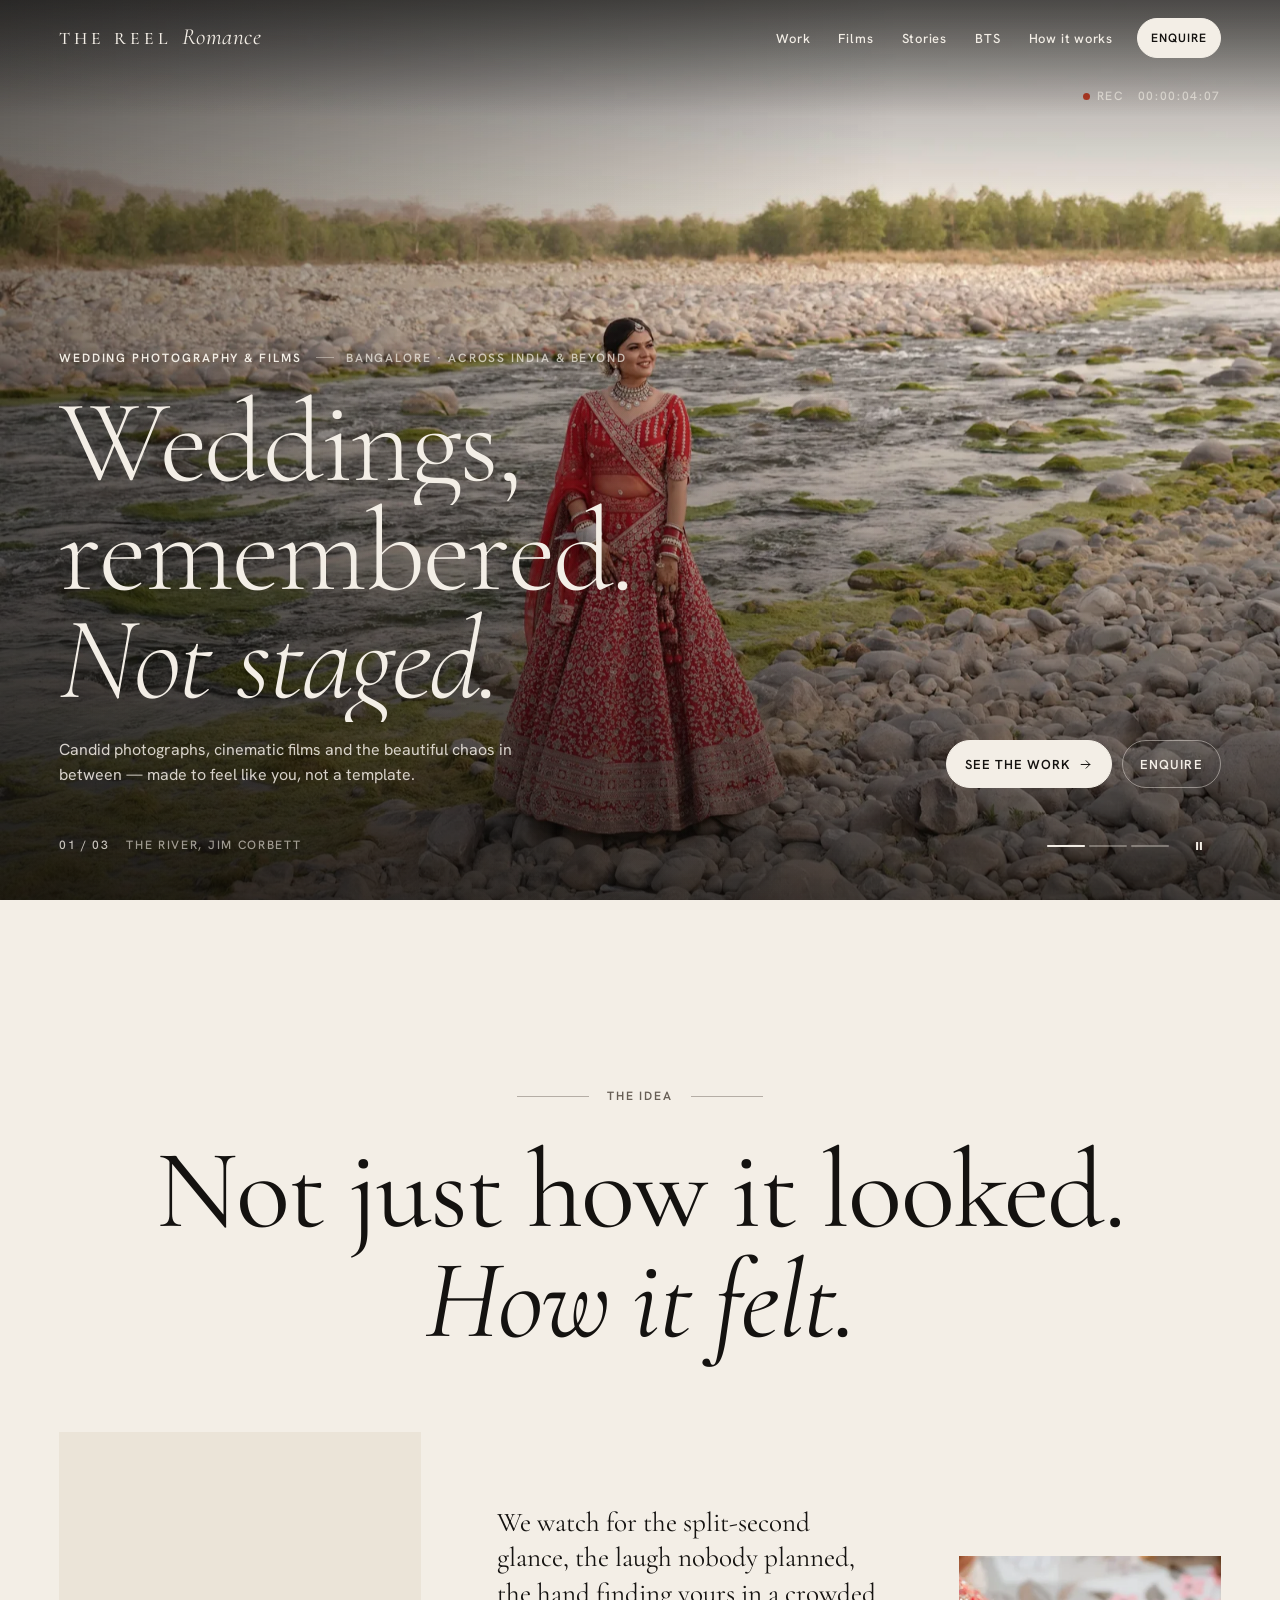
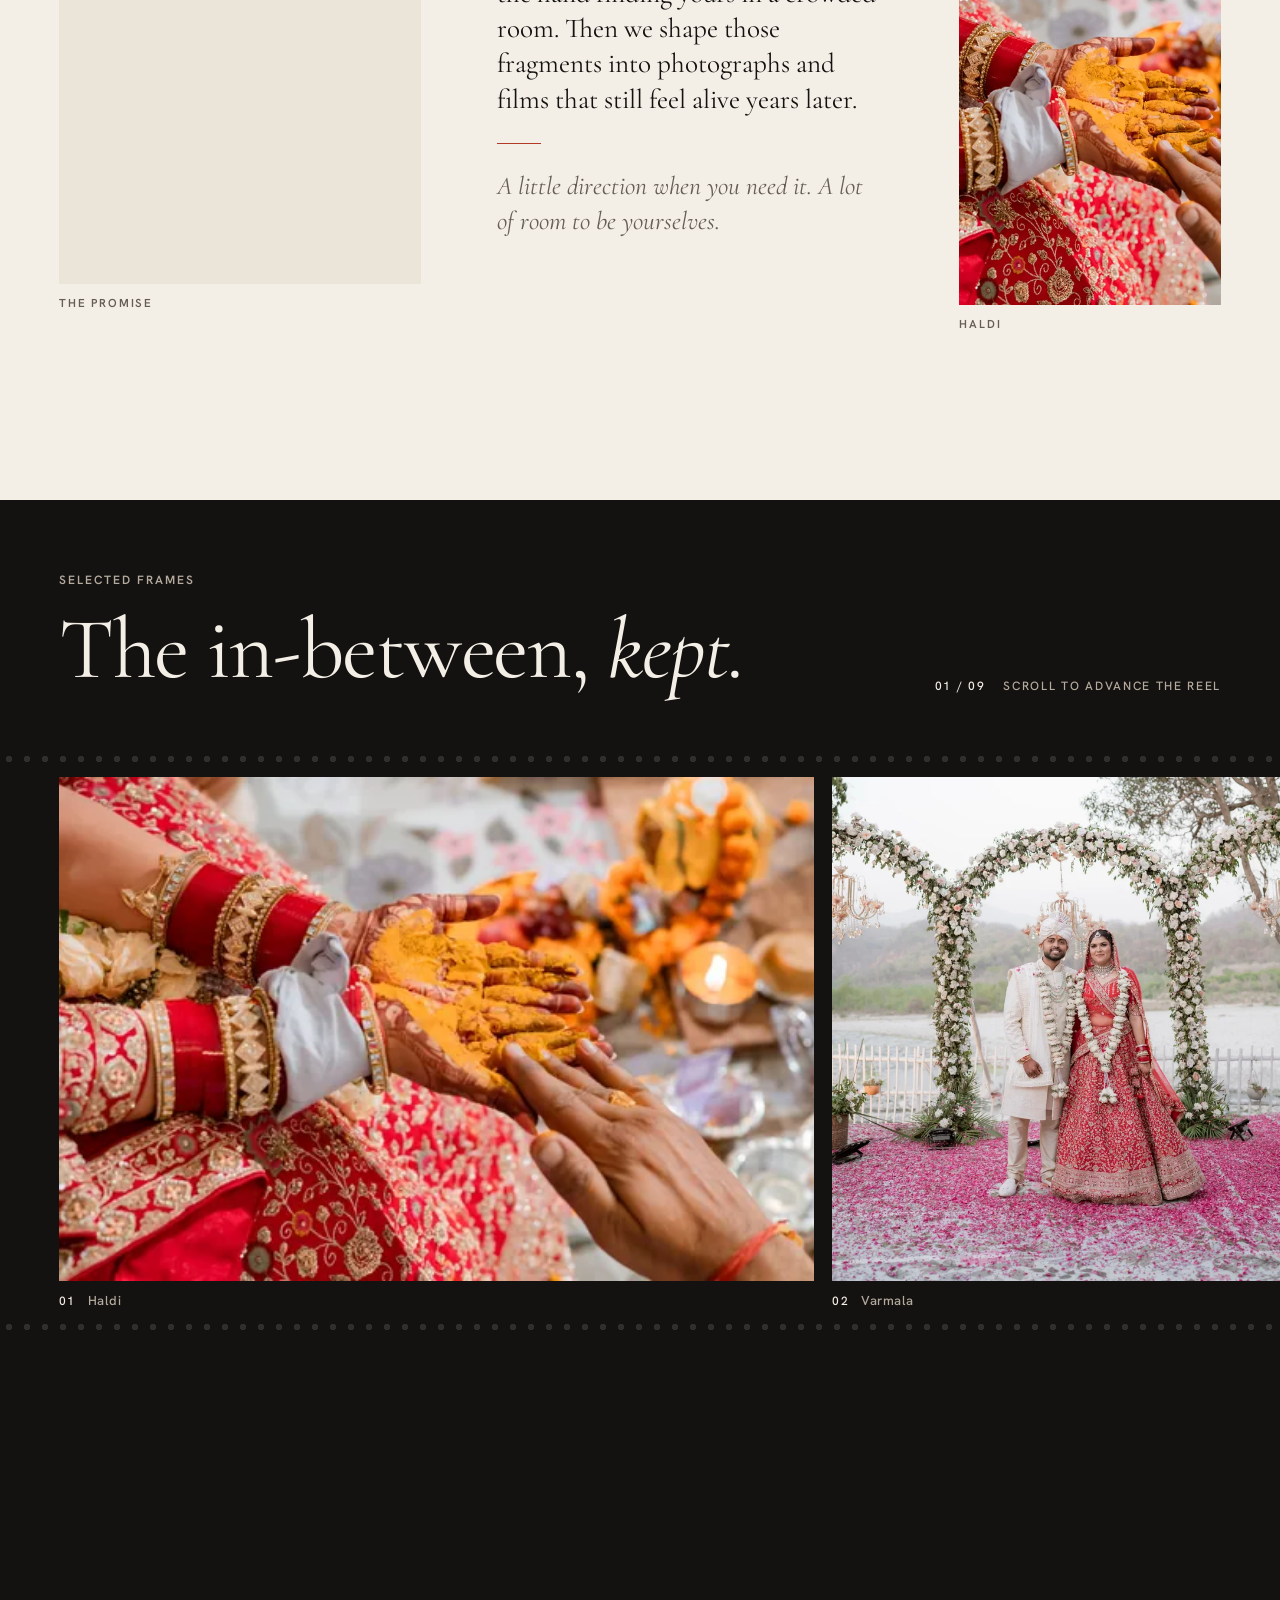
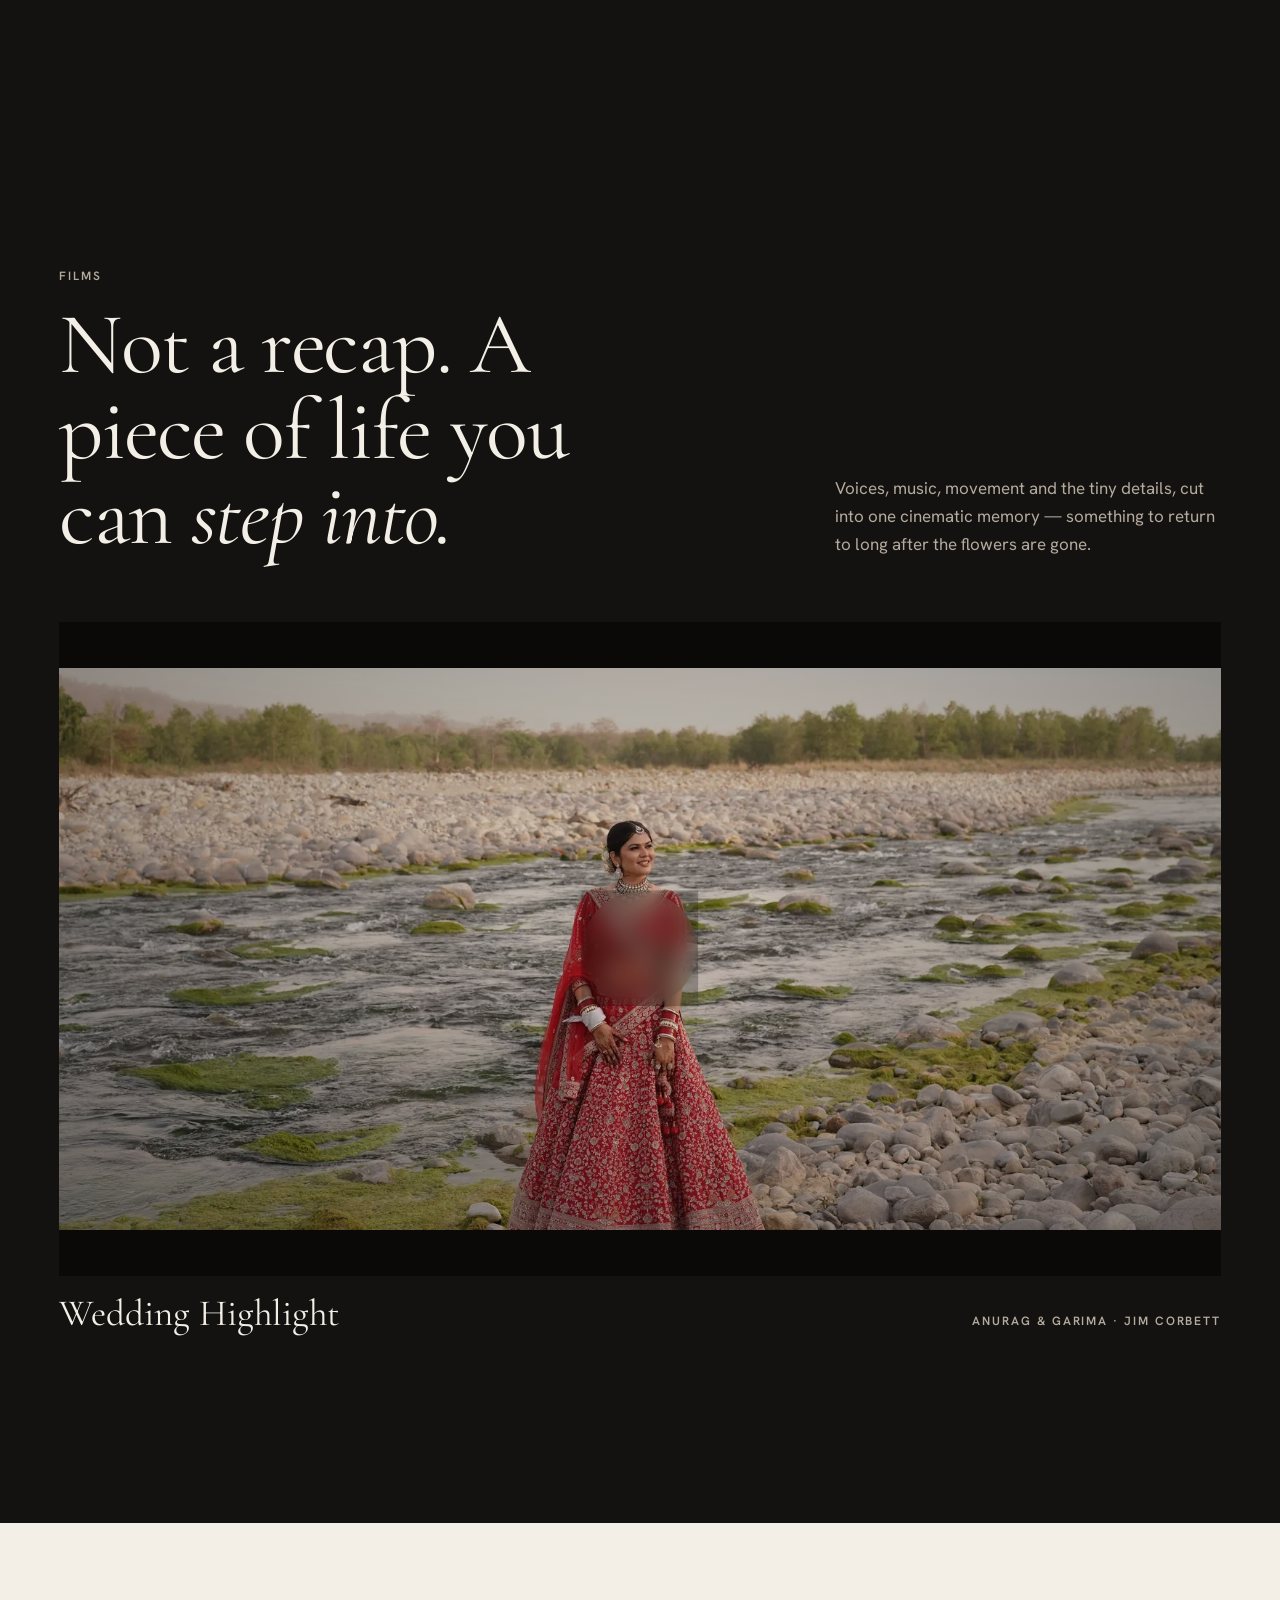
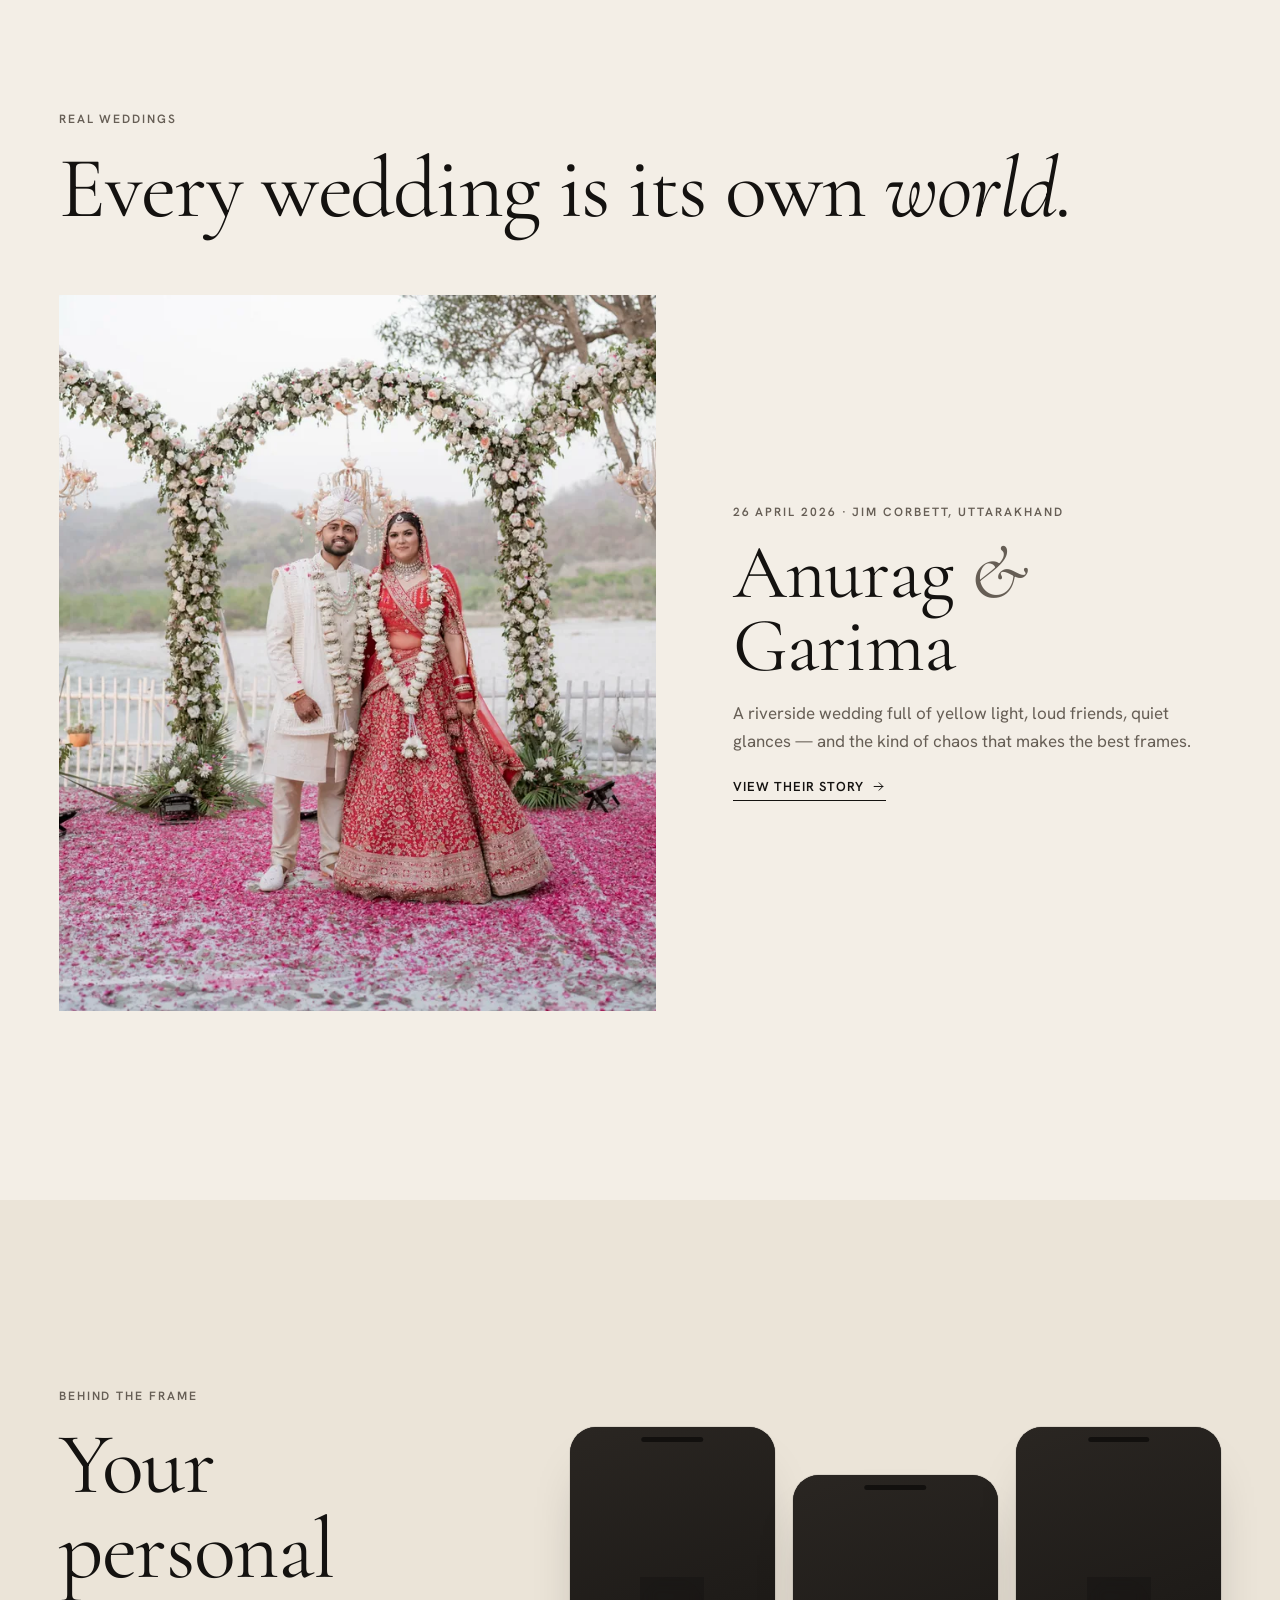
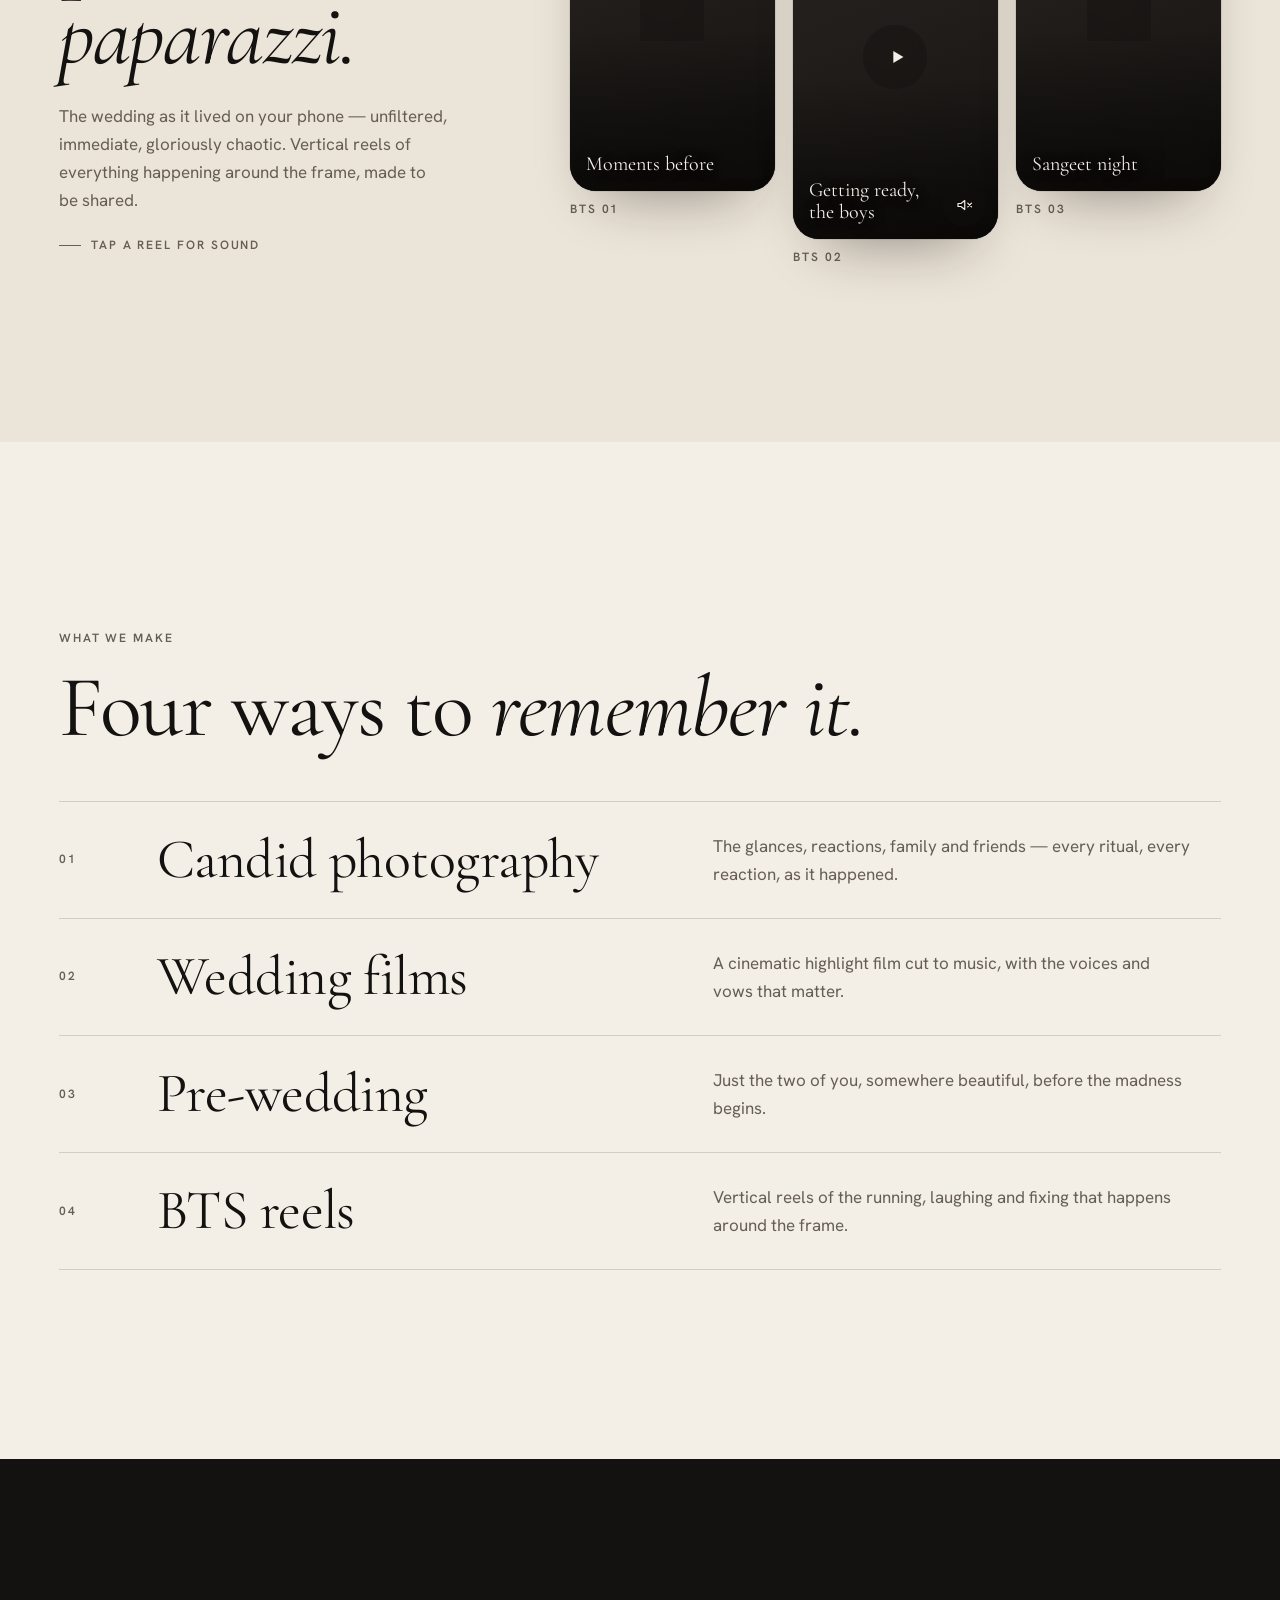
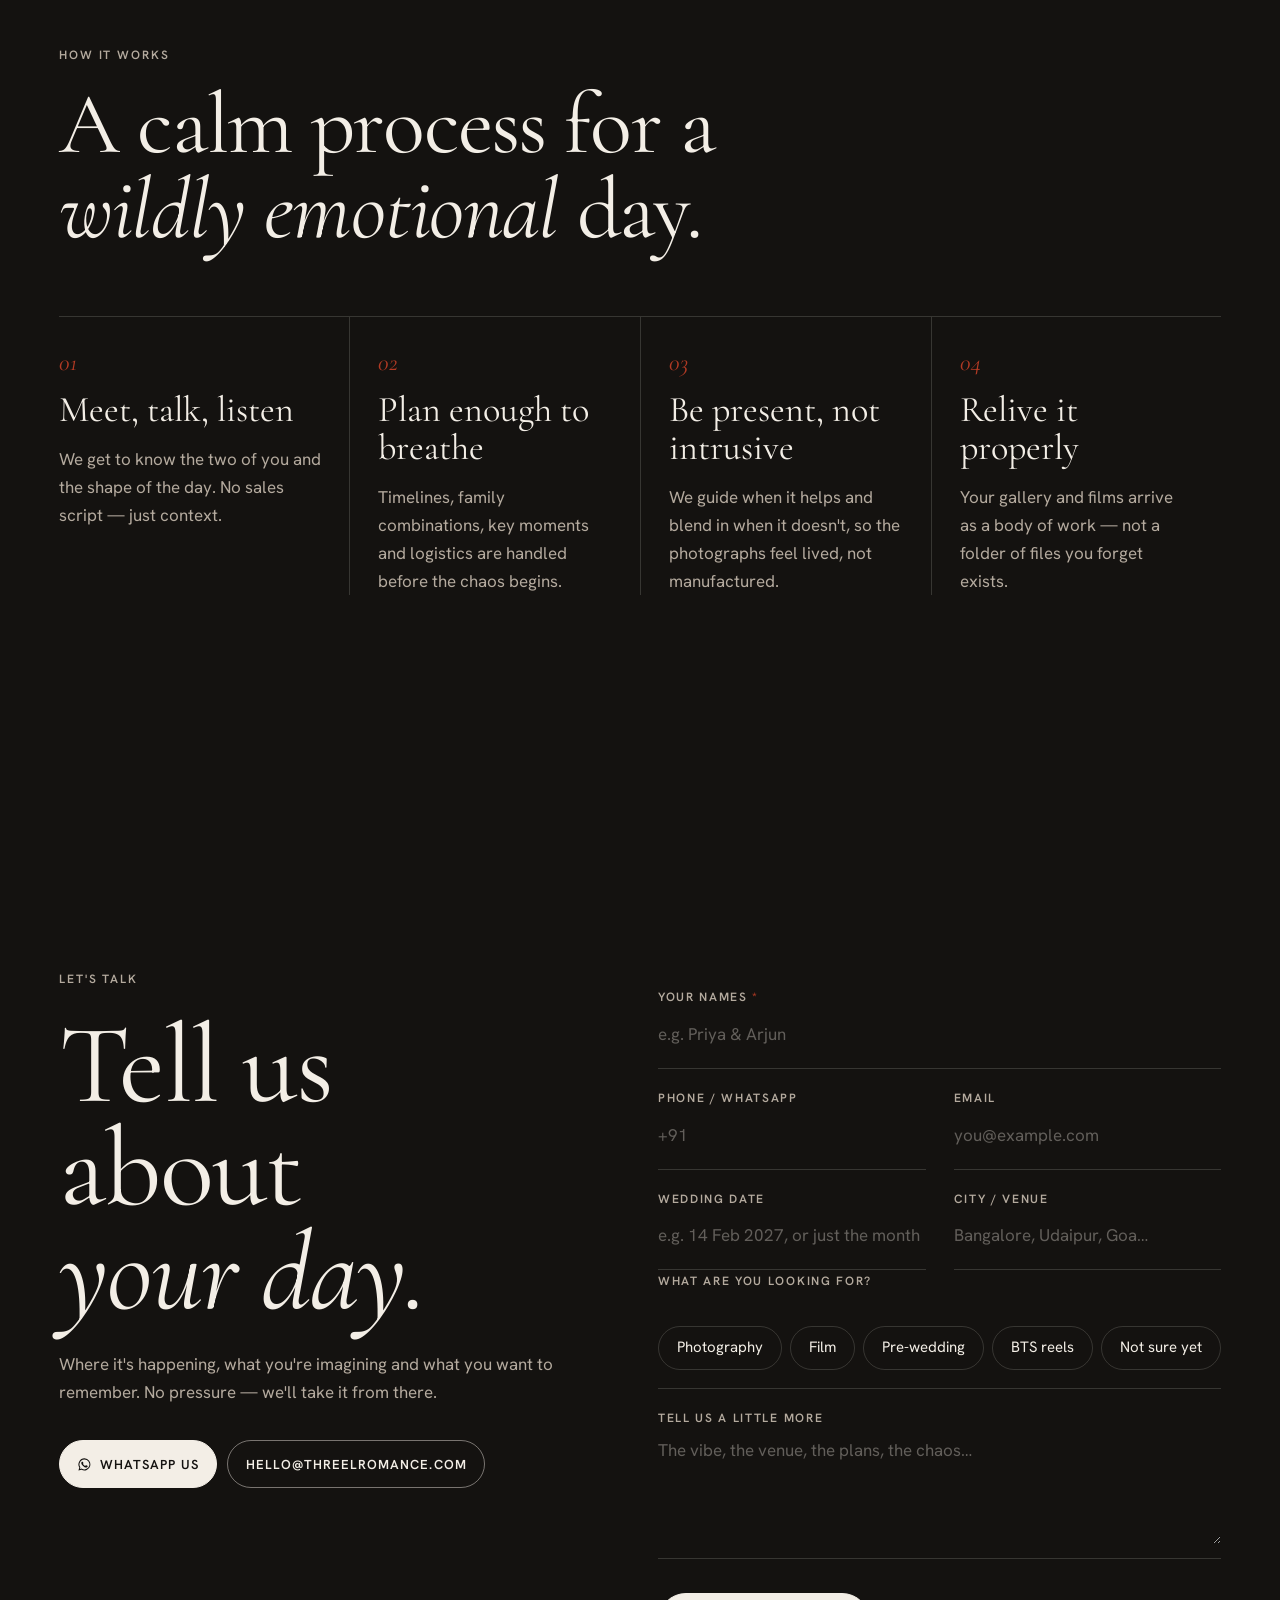
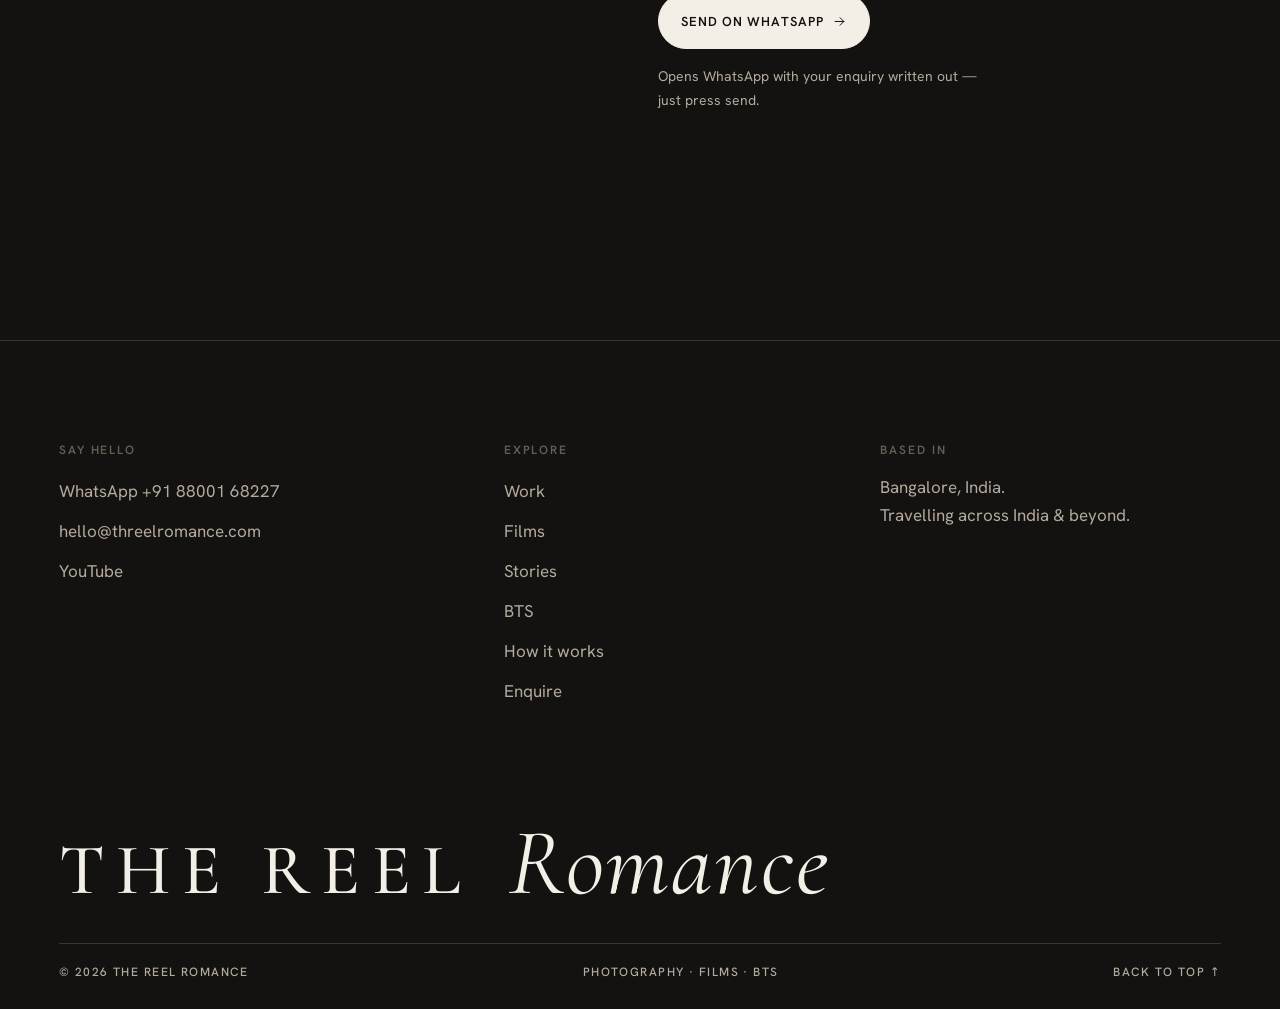
==== commit 14f9847e: "Classic pass: Cormorant Garamond, editorial Idea spread, calmer motion, reliable film strip - Cormor" ====
--- a/index.html
+++ b/index.html
@@ -22,21 +22,18 @@
 <link rel="icon" href="assets/icons/favicon-32.png" sizes="32x32" type="image/png">
 <link rel="apple-touch-icon" href="assets/icons/apple-touch-icon.png">
 <link rel="manifest" href="site.webmanifest">
-<link rel="preload" href="assets/fonts/italiana.woff" as="font" type="font/woff" crossorigin>
-<link rel="preload" href="assets/fonts/windsong.woff" as="font" type="font/woff" crossorigin>
+<link rel="preload" href="assets/fonts/cormorant-garamond.woff" as="font" type="font/woff" crossorigin>
 <link rel="preload" href="assets/fonts/hanken-grotesk.woff" as="font" type="font/woff" crossorigin>
 <link rel="preload" as="image" imagesrcset="assets/media/river-bride-480.webp 480w, assets/media/river-bride-800.webp 800w, assets/media/river-bride-1200.webp 1200w, assets/media/river-bride-1600.webp 1600w, assets/media/river-bride-2400.webp 2400w" imagesizes="(max-aspect-ratio: 3/2) 150vh, 100vw" fetchpriority="high">
-<link rel="stylesheet" href="assets/css/site.css?v=e9186df770">
+<link rel="stylesheet" href="assets/css/site.css?v=3cfbfbe406">
 <script>document.documentElement.classList.replace('no-js','js')</script>
 <script type="application/ld+json">{"@context":"https://schema.org","@type":"ProfessionalService","name":"The Reel Romance","url":"https://threelromance.com","description":"Candid wedding photography, cinematic wedding films, pre-wedding shoots and behind-the-scenes reels. Based in Bangalore (Bengaluru), travelling across India and beyond.","image":"https://threelromance.com/assets/media/river-bride.jpg","telephone":"+91 88001 68227","email":"hello@threelromance.com","priceRange":"₹₹₹","address":{"@type":"PostalAddress","addressLocality":"Bangalore","addressRegion":"Karnataka","addressCountry":"IN"},"areaServed":["India","Worldwide"],"sameAs":["https://www.youtube.com/@anuragraj12"]}</script>
 </head>
 <body class="page-home">
 <a class="skip" href="#main">Skip to content</a>
-<div class="grain" aria-hidden="true"></div>
-<div class="cursor" aria-hidden="true"><span class="cursor__label"></span></div>
 <header class="site-header" data-header>
   <div class="site-header__inner">
-    <a class="site-header__logo" href="#top" aria-label="The Reel Romance — home"><span class="wordmark"><span class="wordmark__caps">The Reel</span> <span class="wordmark__script">Romance</span></span></a>
+    <a class="site-header__logo" href="#top" aria-label="The Reel Romance — home"><span class="wordmark">The Reel <em>Romance</em></span></a>
     <nav class="site-nav" aria-label="Main">
       <a href="#work">Work</a><a href="#films">Films</a><a href="#stories">Stories</a><a href="#bts">BTS</a><a href="#process">How it works</a>
     </nav>
@@ -48,7 +45,7 @@
 </header>
 <dialog class="menu" id="menu" aria-label="Menu">
   <div class="menu__top">
-    <span class="wordmark"><span class="wordmark__caps">The Reel</span> <span class="wordmark__script">Romance</span></span>
+    <span class="wordmark">The Reel <em>Romance</em></span>
     <button class="menu__close" type="button" data-menu-close aria-label="Close menu"><svg class="i" viewBox="0 0 24 24" aria-hidden="true"><path d="M6 6l12 12M18 6 6 18"/></svg></button>
   </div>
   <nav class="menu__nav" aria-label="Menu">
@@ -73,23 +70,9 @@
   </div>
   <div class="hero__shade" aria-hidden="true"></div>
   <div class="letterbox" aria-hidden="true"><i></i><i></i></div>
-  <div class="leader" aria-hidden="true" data-leader>
-    <div class="leader__frame">
-      <span class="leader__cross"></span>
-      <span class="leader__ring"></span><span class="leader__ring leader__ring--in"></span>
-      <span class="leader__sweep"></span>
-      <span class="leader__num"><b>3</b><b>2</b><b>1</b></span>
-    </div>
-    <p class="leader__title"><span class="wordmark"><span class="wordmark__caps">The Reel</span> <span class="wordmark__script">Romance</span></span></p>
-    <p class="leader__meta"><span>Reel 01</span><span>Picture start</span></p>
-  </div>
   <div class="hero__content wrap">
     <p class="hero__eyebrow"><span>Wedding photography &amp; films</span><span>Bangalore · across India &amp; beyond</span></p>
-    <h1 class="hero__title">
-      <span class="hero__display" data-split>Weddings,</span>
-      <span class="hero__script" data-ink>remembered</span>
-      <span class="hero__caps">Not staged.</span>
-    </h1>
+    <h1 class="hero__title"><span class="hero__line" style="--i:0"><span>Weddings,</span></span> <span class="hero__line" style="--i:1"><span>remembered.</span></span> <span class="hero__line" style="--i:2"><span><em>Not staged.</em></span></span></h1>
     <div class="hero__foot">
       <p class="hero__intro">Candid photographs, cinematic films and the beautiful chaos in between — made to feel like you, not a template.</p>
       <div class="hero__ctas">
@@ -110,33 +93,38 @@
     </div>
   </div>
 </section>
-<section class="prologue" aria-labelledby="prologue-h">
-  <div class="wrap prologue__grid">
-    <div class="prologue__text">
-      <p class="label">The idea</p>
-      <h2 class="h2" id="prologue-h" data-reveal>Not just how it looked. <em>How it felt.</em></h2>
-      <p class="lead" data-reveal>We watch for the split-second glance, the laugh nobody planned, the hand finding yours in a crowded room. Then we shape those fragments into photographs and films that still feel alive years later.</p>
-      <p class="prologue__aside" data-reveal>A little direction when you need it. A lot of room to be yourselves.</p>
-    </div>
-    <div class="prologue__images">
-      <div class="frame frame--portrait prologue__a" data-reveal-img data-parallax="0.12"><img class="fill" src="assets/media/holding-hands-1009.webp" srcset="assets/media/holding-hands-480.webp 480w, assets/media/holding-hands-800.webp 800w, assets/media/holding-hands-1009.webp 1009w" sizes="(min-width: 1024px) 28vw, 60vw" alt="The groom&#39;s hand holding the bride&#39;s hennaed hand, red bangles on her wrist" width="1009" height="1513" loading="lazy" decoding="async" style="--focus:50% 45%;background-image:url([data-uri])"></div>
-      <div class="frame frame--landscape prologue__b" data-reveal-img data-parallax="-0.08" style="--d:160ms"><img class="fill" src="assets/media/haldi-hands-1600.webp" srcset="assets/media/haldi-hands-480.webp 480w, assets/media/haldi-hands-800.webp 800w, assets/media/haldi-hands-1200.webp 1200w, assets/media/haldi-hands-1600.webp 1600w, assets/media/haldi-hands-2400.webp 2400w" sizes="(min-width: 1024px) 30vw, 70vw" alt="Turmeric-covered hands of the bride during the haldi ceremony" width="5168" height="3448" loading="lazy" decoding="async" style="--focus:55% 50%;background-image:url([data-uri])"></div>
-    </div>
-  </div>
-</section>
-<div class="marquee" aria-hidden="true" data-marquee>
-  <div class="marquee__track" data-marquee-track><span class="marquee__word">Photography</span><span class="marquee__star">✦</span><span class="marquee__word marquee__word--script">Films</span><span class="marquee__star">✦</span><span class="marquee__word">Pre-wedding</span><span class="marquee__star">✦</span><span class="marquee__word marquee__word--script">Behind the scenes</span><span class="marquee__star">✦</span><span class="marquee__word">Stories</span><span class="marquee__star">✦</span><span class="marquee__word">Photography</span><span class="marquee__star">✦</span><span class="marquee__word marquee__word--script">Films</span><span class="marquee__star">✦</span><span class="marquee__word">Pre-wedding</span><span class="marquee__star">✦</span><span class="marquee__word marquee__word--script">Behind the scenes</span><span class="marquee__star">✦</span><span class="marquee__word">Stories</span><span class="marquee__star">✦</span><span class="marquee__word">Photography</span><span class="marquee__star">✦</span><span class="marquee__word marquee__word--script">Films</span><span class="marquee__star">✦</span><span class="marquee__word">Pre-wedding</span><span class="marquee__star">✦</span><span class="marquee__word marquee__word--script">Behind the scenes</span><span class="marquee__star">✦</span><span class="marquee__word">Stories</span><span class="marquee__star">✦</span></div>
-</div>
+<section class="idea" aria-labelledby="idea-h">
+  <div class="wrap">
+    <header class="idea__head">
+      <p class="label idea__kicker">The idea</p>
+      <h2 class="h2 idea__title" id="idea-h" data-reveal>Not just how it looked. <em>How it felt.</em></h2>
+    </header>
+    <div class="idea__spread">
+      <figure class="idea__photo idea__photo--a" data-reveal style="--d:0ms">
+        <div class="frame frame--portrait"><img class="fill" src="assets/media/holding-hands-1009.webp" srcset="assets/media/holding-hands-480.webp 480w, assets/media/holding-hands-800.webp 800w, assets/media/holding-hands-1009.webp 1009w" sizes="(min-width: 1024px) 34vw, (min-width: 600px) 46vw, 50vw" alt="The groom&#39;s hand holding the bride&#39;s hennaed hand, red bangles on her wrist" width="1009" height="1513" loading="lazy" decoding="async" style="--focus:50% 45%;background-image:url([data-uri])"></div>
+        <figcaption>The promise</figcaption>
+      </figure>
+      <div class="idea__text" data-reveal style="--d:120ms">
+        <p class="lead">We watch for the split-second glance, the laugh nobody planned, the hand finding yours in a crowded room. Then we shape those fragments into photographs and films that still feel alive years later.</p>
+        <p class="idea__quote">A little direction when you need it. A lot of room to be yourselves.</p>
+      </div>
+      <figure class="idea__photo idea__photo--b" data-reveal style="--d:220ms">
+        <div class="frame frame--tall"><img class="fill" src="assets/media/haldi-hands-1600.webp" srcset="assets/media/haldi-hands-480.webp 480w, assets/media/haldi-hands-800.webp 800w, assets/media/haldi-hands-1200.webp 1200w, assets/media/haldi-hands-1600.webp 1600w, assets/media/haldi-hands-2400.webp 2400w" sizes="(min-width: 1024px) 24vw, (min-width: 600px) 46vw, 50vw" alt="Turmeric-covered hands of the bride during the haldi ceremony" width="5168" height="3448" loading="lazy" decoding="async" style="--focus:42% 50%;background-image:url([data-uri])"></div>
+        <figcaption>Haldi</figcaption>
+      </figure>
+    </div>
+  </div>
+</section>
 <section class="reel" id="work" aria-labelledby="work-h" data-reel>
   <div class="reel__sticky">
     <div class="wrap reel__head">
       <div>
         <p class="label">Selected frames</p>
-        <h2 class="h2" id="work-h" data-reveal>The in-between, <em>kept.</em></h2>
+        <h2 class="h2" id="work-h" data-reveal>The in‑between, <em>kept.</em></h2>
       </div>
       <p class="reel__note"><span class="reel__count"><span data-reel-index>01</span> / 09</span><span class="reel__hint">Scroll to advance the reel</span></p>
     </div>
-    <div class="reel__viewport" data-reel-viewport data-cursor="Scroll" tabindex="0" aria-label="Selected frames, scroll horizontally">
+    <div class="reel__viewport" data-reel-viewport tabindex="0" aria-label="Selected frames, scroll horizontally">
       <ol class="reel__track" data-reel-track>
         <li class="reel__frame">
           <figure>
@@ -201,7 +189,7 @@
     </div>
     <div class="films__list">
       <figure class="film film--big" data-reveal>
-    <button class="film__poster frame" type="button" data-cursor="Play" data-film="iCyohnh7PDs" aria-label="Play film: Wedding Highlight — Anurag &amp; Garima">
+    <button class="film__poster frame" type="button" data-film="iCyohnh7PDs" aria-label="Play film: Wedding Highlight — Anurag &amp; Garima">
       <img class="fill" src="assets/media/river-bride-1600.webp" srcset="assets/media/river-bride-480.webp 480w, assets/media/river-bride-800.webp 800w, assets/media/river-bride-1200.webp 1200w, assets/media/river-bride-1600.webp 1600w, assets/media/river-bride-2400.webp 2400w" sizes="(max-width: 599px) 190vw, (min-width: 1600px) 1500px, 92vw" alt="Still from the Anurag &amp; Garima wedding film: the bride by the river" width="5304" height="3749" loading="lazy" decoding="async" style="--focus:52% 55%;background-image:url([data-uri])">
       <span class="film__bars" aria-hidden="true"></span>
       <span class="film__play" aria-hidden="true"><svg class="i i--fill" viewBox="0 0 24 24" aria-hidden="true"><path d="M8 5.5v13l11-6.5z"/></svg><span>Play film</span></span>
@@ -223,8 +211,8 @@
   </div>
     <div class="stories__list stories__list--1">
       <article class="story-card story-card--feature" data-reveal>
-        <a class="story-card__link" href="stories/anurag-garima/" data-cursor="View">
-          <div class="frame story-card__media" data-reveal-img data-parallax="0.08" style="view-transition-name:story-anurag-garima"><img class="fill" src="assets/media/couple-floral-arch-1180.webp" srcset="assets/media/couple-floral-arch-480.webp 480w, assets/media/couple-floral-arch-800.webp 800w, assets/media/couple-floral-arch-1180.webp 1180w" sizes="(min-width: 1024px) 60vw, 120vw" alt="Anurag and Garima in garlands beneath a white floral arch" width="1180" height="1262" loading="lazy" decoding="async" style="--focus:50% 40%;--focus-m:50% 40%;background-image:url([data-uri])"></div>
+        <a class="story-card__link" href="stories/anurag-garima/">
+          <div class="frame story-card__media"><img class="fill" src="assets/media/couple-floral-arch-1180.webp" srcset="assets/media/couple-floral-arch-480.webp 480w, assets/media/couple-floral-arch-800.webp 800w, assets/media/couple-floral-arch-1180.webp 1180w" sizes="(min-width: 1024px) 60vw, 120vw" alt="Anurag and Garima in garlands beneath a white floral arch" width="1180" height="1262" loading="lazy" decoding="async" style="--focus:50% 40%;--focus-m:50% 40%;background-image:url([data-uri])"></div>
           <div class="story-card__body">
             <p class="label">26 April 2026 · Jim Corbett, Uttarakhand</p>
             <h3 class="story-card__title">Anurag <em>&amp;</em> Garima</h3>
@@ -249,7 +237,7 @@
     </div>
     <div class="bts__phones">
     <figure class="phone" data-reveal style="--d:0ms">
-      <div class="phone__screen" data-cursor="Sound">
+      <div class="phone__screen">
         <video class="phone__video" muted playsinline loop preload="none" data-src="https://files.catbox.moe/udrcd2.mp4" aria-label="Moments before"></video>
         <span class="phone__label">Moments before</span>
         <button class="phone__sound" type="button" data-sound aria-pressed="false" aria-label="Turn sound on"><svg class="i" viewBox="0 0 24 24" aria-hidden="true"><path d="M4 10v4h4l5 4V6L8 10H4z"/><path d="M17 9.5l5 5M22 9.5l-5 5"/></svg><svg class="i" viewBox="0 0 24 24" aria-hidden="true"><path d="M4 10v4h4l5 4V6L8 10H4z"/><path class="wave" d="M16.5 8.5a5 5 0 0 1 0 7M19 6a8.5 8.5 0 0 1 0 12"/></svg></button>
@@ -257,7 +245,7 @@
       </div>
       <figcaption class="phone__caption"><span>BTS 01</span></figcaption>
     </figure><figure class="phone" data-reveal style="--d:90ms">
-      <div class="phone__screen" data-cursor="Sound">
+      <div class="phone__screen">
         <video class="phone__video" muted playsinline loop preload="none" data-src="https://files.catbox.moe/1m7sx2.mp4" aria-label="Getting ready, the boys"></video>
         <span class="phone__label">Getting ready, the boys</span>
         <button class="phone__sound" type="button" data-sound aria-pressed="false" aria-label="Turn sound on"><svg class="i" viewBox="0 0 24 24" aria-hidden="true"><path d="M4 10v4h4l5 4V6L8 10H4z"/><path d="M17 9.5l5 5M22 9.5l-5 5"/></svg><svg class="i" viewBox="0 0 24 24" aria-hidden="true"><path d="M4 10v4h4l5 4V6L8 10H4z"/><path class="wave" d="M16.5 8.5a5 5 0 0 1 0 7M19 6a8.5 8.5 0 0 1 0 12"/></svg></button>
@@ -265,7 +253,7 @@
       </div>
       <figcaption class="phone__caption"><span>BTS 02</span></figcaption>
     </figure><figure class="phone" data-reveal style="--d:180ms">
-      <div class="phone__screen" data-cursor="Sound">
+      <div class="phone__screen">
         <video class="phone__video" muted playsinline loop preload="none" data-src="https://files.catbox.moe/lht3eg.mp4" aria-label="Sangeet night"></video>
         <span class="phone__label">Sangeet night</span>
         <button class="phone__sound" type="button" data-sound aria-pressed="false" aria-label="Turn sound on"><svg class="i" viewBox="0 0 24 24" aria-hidden="true"><path d="M4 10v4h4l5 4V6L8 10H4z"/><path d="M17 9.5l5 5M22 9.5l-5 5"/></svg><svg class="i" viewBox="0 0 24 24" aria-hidden="true"><path d="M4 10v4h4l5 4V6L8 10H4z"/><path class="wave" d="M16.5 8.5a5 5 0 0 1 0 7M19 6a8.5 8.5 0 0 1 0 12"/></svg></button>
@@ -427,7 +415,7 @@
         <p class="site-footer__text">Bangalore, India.<br>Travelling across India &amp; beyond.</p>
       </div>
     </div>
-    <p class="site-footer__mark" aria-hidden="true"><span class="wordmark wordmark--huge"><span class="wordmark__caps">The Reel</span> <span class="wordmark__script">Romance</span></span></p>
+    <p class="site-footer__mark" aria-hidden="true"><span class="wordmark wordmark--huge">The Reel <em>Romance</em></span></p>
     <div class="site-footer__base">
       <span>© 2026 The Reel Romance</span>
       <span>Photography · Films · BTS</span>
@@ -440,6 +428,6 @@
   <div class="player__stage"><div class="player__frame" data-player-frame></div></div>
 </dialog>
 <a class="btn float-cta" href="#enquire" data-float-cta>Enquire <svg class="i" viewBox="0 0 24 24" aria-hidden="true"><path d="M5 12h14M13 6l6 6-6 6"/></svg></a>
-<script src="assets/js/site.js?v=7268d5d728" defer></script>
+<script src="assets/js/site.js?v=abe86bd5d2" defer></script>
 </body>
 </html>
--- a/assets/css/site.css
+++ b/assets/css/site.css
@@ -11,8 +11,8 @@
    Nothing ever sets both a width and a height on a photo without cover.
    ========================================================================== */
 
-@font-face{font-family:"Italiana";src:url(../fonts/italiana.woff) format("woff");font-weight:400;font-style:normal;font-display:swap}
-@font-face{font-family:"WindSong";src:url(../fonts/windsong.woff) format("woff");font-weight:400;font-style:normal;font-display:swap}
+@font-face{font-family:"Cormorant Garamond";src:url(../fonts/cormorant-garamond.woff) format("woff");font-weight:300 600;font-style:normal;font-display:swap}
+@font-face{font-family:"Cormorant Garamond";src:url(../fonts/cormorant-garamond-italic.woff) format("woff");font-weight:300 600;font-style:italic;font-display:swap}
 @font-face{font-family:"Hanken Grotesk";src:url(../fonts/hanken-grotesk.woff) format("woff");font-weight:100 900;font-style:normal;font-display:swap}
 
 :root{
@@ -27,18 +27,15 @@
   --line:rgba(20,18,16,.14);
   --line-light:rgba(243,238,230,.16);
   --accent:#b23a24;         /* sindoor — used sparingly */
-  --ink-script:#9e3421;     /* handwritten words on ivory */
-  --gold:#e3c79e;           /* handwritten words on ink */
 
   /* type */
-  --serif:"Italiana","Didot","Bodoni 72","Iowan Old Style",Georgia,serif;
-  --script:"WindSong","Snell Roundhand","Segoe Script",cursive;
+  --serif:"Cormorant Garamond","Cormorant","EB Garamond",Garamond,"Iowan Old Style",Georgia,serif;
   --sans:"Hanken Grotesk",ui-sans-serif,system-ui,-apple-system,"Segoe UI",Roboto,sans-serif;
   --fs-body:1.0625rem;
-  --fs-lead:clamp(1.35rem,1.1rem + 1.1vw,2.05rem);
-  --fs-h2:clamp(2.5rem,1.6rem + 4.2vw,5.75rem);
-  --fs-h2-xl:clamp(3rem,1.8rem + 6vw,8rem);
-  --fs-hero:clamp(3.35rem,1.2rem + 9.4vw,11.5rem);
+  --fs-lead:clamp(1.5rem,1.2rem + 1.2vw,2.3rem);
+  --fs-h2:clamp(2.75rem,1.75rem + 4.6vw,6.4rem);
+  --fs-h2-xl:clamp(3.2rem,1.9rem + 6.4vw,8.8rem);
+  --fs-hero:clamp(3.3rem,1.3rem + 7.6vw,9.6rem);
 
   /* space */
   --gutter:clamp(20px,4.6vw,72px);
@@ -80,14 +77,14 @@
 /* ---------------------------------------------------------------- type */
 .label{font:600 .75rem/1.3 var(--sans);letter-spacing:.16em;text-transform:uppercase;color:var(--stone)}
 .label--light,.dark .label{color:var(--stone-light)}
-.h2{font:400 var(--fs-h2)/.96 var(--serif);letter-spacing:-.012em;text-wrap:balance}
+.h2{font:400 var(--fs-h2)/.98 var(--serif);letter-spacing:-.015em;text-wrap:balance}
 .h2--xl{font-size:var(--fs-h2-xl);line-height:.92}
 .h2 em,.hero__title em{font-style:italic}
-.lead{font:400 var(--fs-lead)/1.28 var(--serif);letter-spacing:-.005em;text-wrap:pretty}
+.lead{font:400 var(--fs-lead)/1.3 var(--serif);letter-spacing:0;text-wrap:pretty}
 .body{color:var(--stone);max-width:36em;text-wrap:pretty}
 .body--light{color:var(--stone-light)}
-.wordmark{font:400 1.375rem/1 var(--serif);letter-spacing:-.01em;white-space:nowrap}
-.wordmark em{font-style:italic}
+.wordmark{font:500 1.05rem/1 var(--serif);letter-spacing:.24em;text-transform:uppercase;white-space:nowrap}
+.wordmark em{font-style:italic;text-transform:none;letter-spacing:.02em;font-size:1.32em;font-weight:400;margin-left:.08em}
 .section-head{display:grid;gap:18px}
 
 /* ---------------------------------------------------------------- buttons */
@@ -116,7 +113,7 @@
 }
 
 /* ---------------------------------------------------------------- reveal */
-.js [data-reveal]{opacity:0;transform:translate3d(0,28px,0);transition:opacity 1s var(--ease-out),transform 1.2s var(--ease-out);transition-delay:var(--d,0ms)}
+.js [data-reveal]{opacity:0;transform:translate3d(0,18px,0);transition:opacity 1.2s var(--ease),transform 1.4s var(--ease-out);transition-delay:var(--d,0ms);backface-visibility:hidden}
 .js [data-reveal].is-in{opacity:1;transform:none}
 
 /* ==========================================================================
@@ -149,7 +146,7 @@
   .site-nav a:hover::after{transform:scaleX(1);transform-origin:left}
   .site-header__cta{display:inline-flex}
   .menu-toggle{display:none}
-  .wordmark{font-size:1.5rem}
+  .wordmark{font-size:1.1rem}
 }
 
 /* full-screen menu (a native <dialog>: focus trap + Esc for free) */
@@ -172,9 +169,12 @@
    ========================================================================== */
 .hero{position:relative;height:100vh;height:100svh;min-height:560px;max-height:1400px;overflow:hidden;background:var(--ink);color:var(--ivory)}
 .hero__media,.hero__slide{position:absolute;inset:0}
-.hero__slide{opacity:0;transition:opacity 1.6s var(--ease)}
+.hero__media{z-index:0}
+.hero__slide{opacity:0;transition:opacity 2s ease-in-out;will-change:opacity}
+.hero__slide.is-active{z-index:2}
+.hero__slide.is-prev{opacity:1;z-index:1;transition:none}
 .hero__slide.is-active{opacity:1}
-.hero__slide img.fill{transform:scale(1.07);transition:transform 9s linear}
+.hero__slide img.fill{transform:scale(1.06);transition:transform 10s cubic-bezier(.3,0,.4,1);backface-visibility:hidden}
 .hero__slide.is-active img.fill{transform:scale(1)}
 .hero__shade{position:absolute;inset:0;background:
   linear-gradient(180deg,rgba(10,9,8,.45) 0%,rgba(10,9,8,0) 24%),
@@ -187,7 +187,7 @@
 .hero__eyebrow{display:flex;flex-direction:column;gap:6px;text-shadow:0 1px 14px rgba(0,0,0,.45);font:600 .75rem/1.3 var(--sans);letter-spacing:.16em;text-transform:uppercase}
 .hero__eyebrow span+span{color:rgba(243,238,230,.72)}
 @media (min-width:600px){.hero__eyebrow{flex-direction:row;flex-wrap:wrap;gap:4px 14px}.hero__eyebrow span+span::before{content:"";display:inline-block;width:18px;height:1px;background:currentColor;vertical-align:middle;margin:0 12px 3px 0;opacity:.6}}
-.hero__title{font:400 var(--fs-hero)/.86 var(--serif);letter-spacing:-.02em;max-width:13ch;text-shadow:0 2px 30px rgba(0,0,0,.18)}
+.hero__title{font:300 var(--fs-hero)/.92 var(--serif);letter-spacing:-.02em;max-width:13ch;text-shadow:0 2px 30px rgba(0,0,0,.18)}
 .hero__line{display:block;overflow:hidden;padding-bottom:.06em;margin-bottom:-.06em}
 .hero__line>span{display:block}
 .js .hero__line>span{transform:translateY(105%);animation:line-up 1.25s var(--ease-out) forwards;animation-delay:calc(.35s + var(--i)*.12s)}
@@ -200,8 +200,8 @@
 
 .hud{position:absolute;top:calc(var(--header-h) + 14px);right:var(--gutter);display:flex;align-items:center;gap:14px;font:500 .75rem/1 var(--sans);letter-spacing:.14em;font-variant-numeric:tabular-nums;color:rgba(243,238,230,.85)}
 .hud__rec{display:inline-flex;align-items:center;gap:7px}
-.hud__rec i{width:8px;height:8px;border-radius:50%;background:var(--accent);box-shadow:0 0 0 3px rgba(178,58,36,.25);animation:blink 1.6s steps(1) infinite}
-@keyframes blink{50%{opacity:.2}}
+.hud__rec i{width:7px;height:7px;border-radius:50%;background:var(--accent);animation:breathe 2.4s ease-in-out infinite}
+@keyframes breathe{50%{opacity:.35}}
 .hud__tc{display:none}
 
 .hero__controls{position:absolute;left:0;right:0;bottom:calc(24px + env(safe-area-inset-bottom));padding-inline:var(--gutter);display:flex;align-items:center;justify-content:space-between;gap:16px;max-width:calc(var(--max) + 2*var(--gutter));margin-inline:auto}
@@ -251,25 +251,35 @@
 }
 
 /* ==========================================================================
-   Prologue
-   ========================================================================== */
-.prologue{padding-block:var(--section)}
-.prologue__grid{display:grid;gap:56px}
-.prologue__text{display:grid;gap:26px;align-content:start}
-.prologue__text .lead{max-width:24em}
-.prologue__aside{font:italic 400 1.25rem/1.35 var(--serif);color:var(--stone);max-width:20em;padding-left:18px;border-left:1px solid var(--accent)}
-.prologue__images{position:relative;display:grid;grid-template-columns:repeat(12,1fr);align-items:start}
-.prologue__a{grid-column:1/9;grid-row:1}
-.prologue__b{grid-column:6/13;grid-row:1;margin-top:78%;box-shadow:0 0 0 clamp(6px,1vw,12px) var(--ivory)}
+   The idea — an editorial spread: centred title, then photo | words | photo
+   ========================================================================== */
+.idea{padding-block:var(--section)}
+.idea__head{display:grid;justify-items:center;text-align:center;gap:clamp(22px,2.4vw,34px);margin-bottom:clamp(48px,6vw,96px)}
+.idea__kicker{display:flex;align-items:center;gap:18px}
+.idea__kicker::before,.idea__kicker::after{content:"";width:clamp(28px,6vw,72px);height:1px;background:currentColor;opacity:.45}
+.idea__title{font-size:var(--fs-h2-xl);line-height:.98;max-width:12.5em}
+.idea__title em{display:block}
+.idea__spread{display:grid;grid-template-columns:1fr 1fr;gap:28px 14px;align-items:start}
+.idea__text{grid-column:1/-1;grid-row:1;display:grid;gap:26px;justify-items:start}
+.idea__text .lead{max-width:26em}
+.idea__quote{position:relative;font:italic 400 clamp(1.25rem,1.05rem + .7vw,1.6rem)/1.35 var(--serif);color:var(--stone);max-width:20em;padding-top:26px}
+.idea__quote::before{content:"";position:absolute;top:0;left:0;width:44px;height:1px;background:var(--accent)}
+.idea__photo{display:grid;gap:12px;margin:0}
+.idea__photo figcaption{font:600 .72rem/1.3 var(--sans);letter-spacing:.16em;text-transform:uppercase;color:var(--stone)}
+.idea__photo--b{margin-top:22%}
+.frame--tall{aspect-ratio:3/4}
 @media (min-width:600px){
-  .prologue__a{grid-column:1/7}
-  .prologue__b{grid-column:6/13;margin-top:34%}
-}
-@media (min-width:1024px){
-  .prologue__grid{grid-template-columns:minmax(0,1fr) minmax(0,1.05fr);gap:clamp(48px,6vw,120px);align-items:center}
-  .prologue__text{gap:32px}
-  .prologue__a{grid-column:1/9}
-  .prologue__b{grid-column:7/13;margin-top:84%}
+  .idea__spread{grid-template-columns:repeat(12,1fr);gap:40px clamp(20px,3vw,40px)}
+  .idea__photo--a{grid-column:1/7;grid-row:1/3}
+  .idea__text{grid-column:7/13;grid-row:1;align-self:end}
+  .idea__photo--b{grid-column:8/13;grid-row:2;margin-top:0}
+}
+@media (min-width:1024px){
+  .idea__spread{align-items:center}
+  .idea__photo--a{grid-column:1/5;grid-row:1}
+  .idea__text{grid-column:5/10;grid-row:1;align-self:center;padding-inline:clamp(12px,3vw,56px)}
+  .idea__text .lead{font-size:clamp(1.35rem,.9rem + 1vw,1.85rem)}
+  .idea__photo--b{grid-column:10/13;grid-row:1;align-self:end;margin-bottom:-8%}
 }
 
 /* ==========================================================================
@@ -535,7 +545,7 @@
 .site-footer__text{margin-top:14px;color:var(--stone-light)}
 @media (min-width:600px){.site-footer__grid{grid-template-columns:1.2fr 1fr 1fr}.site-footer__grid>div:first-child{grid-column:auto}}
 .site-footer__mark{margin-block:clamp(56px,8vw,110px) 28px;overflow:hidden}
-.wordmark--huge{display:block;font-size:clamp(3rem,13.4vw,15rem);line-height:.9;letter-spacing:-.025em;white-space:nowrap}
+.wordmark--huge{display:block;font-size:clamp(1.6rem,5.6vw,6.6rem);line-height:1.1;letter-spacing:.16em;white-space:nowrap}
 .site-footer__base{display:flex;flex-wrap:wrap;justify-content:space-between;gap:10px 24px;padding-top:20px;border-top:1px solid var(--line-light);font:500 .75rem/1.4 var(--sans);letter-spacing:.12em;text-transform:uppercase;color:var(--stone-light)}
 .site-footer__base a:hover{color:var(--ivory)}
 
@@ -612,187 +622,7 @@
   .js [data-reveal]{opacity:1;transform:none}
 }
 
-/* ==========================================================================
-   CREATIVE LAYER — type, ink, film leader, grain, cursor, marquee, motion
-   Everything here degrades to the calm layout above when motion is reduced.
-   ========================================================================== */
-
-/* ---------- type: Italiana for headlines, WindSong for the handwritten word */
-.h2,.hero__display,.story-hero__title,.story-card__title,.next-story__title,.cta-band__text,
-.film__title,.service__name,.step__title,.menu__nav a,.lead,.story-meta dd,.word blockquote p,.faq__item summary{
-  font-family:var(--serif);font-weight:400;letter-spacing:-.005em}
-.h2{line-height:1.02;letter-spacing:-.01em}
-.lead{font-size:clamp(1.45rem,1.05rem + 1.5vw,2.45rem);line-height:1.22}
-
-/* Any *emphasised* word in the content becomes handwriting. */
-.h2 em,.story-hero__title em,.story-card__title em,.next-story__title em,.cta-band__text em,.lost .h2 em,.menu__nav em{
-  font-family:var(--script);font-style:normal;font-weight:400;
-  font-size:1.3em;line-height:0;letter-spacing:0;
-  color:var(--ink-script);display:inline;padding:0 .06em 0 .02em;
-  -webkit-box-decoration-break:clone;box-decoration-break:clone}
-.dark .h2 em,.reel .h2 em,.dark .cta-band__text em,.story-hero__title em,.cta-band__text em,.lost .h2 em,.menu__nav em{color:var(--gold)}
-.story-card__title em,.next-story__title em{font-size:1.1em;margin-inline:.05em}
-
-/* ink: handwritten words are "written" left-to-right when they appear */
-.js [data-ink],.js .h2 em{-webkit-mask-image:linear-gradient(100deg,#000 42%,transparent 58%);mask-image:linear-gradient(100deg,#000 42%,transparent 58%);-webkit-mask-size:260% 100%;mask-size:260% 100%;-webkit-mask-position:100% 0;mask-position:100% 0;-webkit-mask-repeat:no-repeat;mask-repeat:no-repeat;transition:-webkit-mask-position 1.6s cubic-bezier(.45,.05,.25,1) var(--ink-d,.35s),mask-position 1.6s cubic-bezier(.45,.05,.25,1) var(--ink-d,.35s)}
-.js [data-ink].is-inked,.js .is-in em,.js .is-split em{-webkit-mask-position:0 0;mask-position:0 0}
-
-/* wordmark lockup: THE REEL (spaced caps) + Romance (script) */
-.wordmark{display:inline-flex;align-items:baseline;gap:.28em;font:400 1rem/1 var(--serif);white-space:nowrap}
-.wordmark__caps{letter-spacing:.3em;text-transform:uppercase;font-size:.86em;-webkit-text-stroke:.25px currentColor}
-.wordmark__script{font:400 1.95em/0 var(--script);letter-spacing:0;transform:translateY(.12em)}
-@media (min-width:1024px){.wordmark{font-size:1.1rem}}
-.wordmark--huge{display:flex;flex-wrap:wrap;align-items:baseline;gap:0 .2em;font-size:clamp(2.2rem,7.2vw,8.4rem);line-height:1;letter-spacing:0;white-space:normal}
-.wordmark--huge .wordmark__caps{letter-spacing:.18em;font-size:.72em}
-.wordmark--huge .wordmark__script{font-size:2.1em;line-height:.9;color:var(--gold);transform:translateY(.18em) rotate(-4deg)}
-.site-footer__mark{padding-bottom:.3em}
-
-/* ---------- hero lockup */
-.hero__title{display:grid;justify-items:start;max-width:none;font-size:var(--fs-hero);line-height:.84;letter-spacing:0}
-.hero__display{font-size:1em;line-height:.9;letter-spacing:-.01em;text-shadow:0 2px 40px rgba(0,0,0,.25)}
-.hero__script{font:400 1.18em/.7 var(--script);color:#f1ddbb;margin:-.14em 0 0 .42em;transform:rotate(-5deg);transform-origin:left;padding:.08em .15em .12em;text-shadow:0 0 18px rgba(0,0,0,.55),0 2px 6px rgba(0,0,0,.35)}
-.hero__caps{font:600 clamp(.72rem,.6rem + .35vw,.95rem)/1 var(--sans);letter-spacing:.55em;text-transform:uppercase;margin:.2em 0 0 .2em;display:flex;align-items:center;gap:1.1em;opacity:.95}
-.hero__caps::before{content:"";width:clamp(34px,5vw,80px);height:1px;background:currentColor;opacity:.7}
-.hero__content{grid-template-columns:minmax(0,1fr)}
-.hero__title{min-width:0}
-@media (max-width:599px){
-  .hero__title{font-size:clamp(3.4rem,18vw,5.6rem)}
-  .hero__script{margin-left:.12em;font-size:.86em}
-}
-@media (min-width:600px) and (max-width:1023px){.hero__script{font-size:1.02em}}
-
-/* split words (JS wraps each word: .w > .wi) */
-.w{display:inline-block;overflow:hidden;vertical-align:top;padding-bottom:.08em;margin-bottom:-.08em}
-.wi{display:inline-block;transform:translateY(105%);transition:transform 1.15s var(--ease-out);transition-delay:calc(var(--wi,0) * 55ms + var(--d,0ms))}
-.is-split .wi{transform:none}
-.js .h2[data-reveal]{opacity:1;transform:none}   /* headings animate by word instead */
-.hero__display .wi{transition-duration:1.4s;transition-delay:calc(var(--wi,0) * 90ms + var(--hero-d,.2s))}
-.js .hero__caps{opacity:0;transition:opacity 1.2s var(--ease) calc(var(--hero-d,.2s) + 1.1s)}
-.js .hero.is-live .hero__caps{opacity:.95}
-.js .hero__script{--ink-d:calc(var(--hero-d,.2s) + .55s)}
-.js .hero__eyebrow,.js .hero__foot{animation:none;opacity:0;transition:opacity 1.1s var(--ease) calc(var(--hero-d,.2s) + 1.2s)}
-.js .hero.is-live .hero__eyebrow,.js .hero.is-live .hero__foot{opacity:1}
-
-/* hero leaves like a frame being pulled out of the projector */
-.hero{--hp:0;clip-path:inset(0 calc(var(--hp) * 2.5vw) 0 calc(var(--hp) * 2.5vw) round calc(var(--hp) * 28px))}
-.hero__media{transform:scale(calc(1 + var(--hp) * .08)) translateY(calc(var(--hp) * 6%));transform-origin:50% 30%}
-.hero__content{transform:translateY(calc(var(--hp) * -90px));opacity:calc(1 - var(--hp) * 1.5)}
-
-/* ---------- film leader (first visit) */
-.leader{position:absolute;inset:0;z-index:8;display:none;place-items:center;background:#0c0b0a;color:rgba(243,238,230,.9)}
-.js .intro .leader{display:grid;animation:leader-out .9s cubic-bezier(.7,0,.2,1) 2.35s forwards}
-@keyframes leader-out{to{clip-path:inset(0 0 100% 0)}}
-.leader__frame{position:relative;width:min(58vmin,420px);aspect-ratio:1;display:grid;place-items:center}
-.leader__cross::before,.leader__cross::after{content:"";position:absolute;background:rgba(243,238,230,.35)}
-.leader__cross::before{left:50%;top:-12%;bottom:-12%;width:1px}
-.leader__cross::after{top:50%;left:-24%;right:-24%;height:1px}
-.leader__ring{position:absolute;inset:0;border:1.5px solid rgba(243,238,230,.8);border-radius:50%}
-.leader__ring--in{inset:12%;border-width:1px;opacity:.55}
-@property --sweep{syntax:"<angle>";inherits:false;initial-value:0deg}
-.leader__sweep{position:absolute;inset:0;border-radius:50%;background:conic-gradient(from 0deg,rgba(243,238,230,.22) var(--sweep),transparent var(--sweep));animation:sweep .7s linear 3 .15s}
-@keyframes sweep{to{--sweep:360deg}}
-.leader__num{position:relative;font:400 clamp(6rem,24vmin,13rem)/1 var(--serif)}
-.leader__num b{font-weight:400;position:absolute;inset:0;display:grid;place-items:center;opacity:0}
-.leader__num b:nth-child(1){animation:num .7s steps(1) .15s}
-.leader__num b:nth-child(2){animation:num .7s steps(1) .85s}
-.leader__num b:nth-child(3){animation:num .7s steps(1) 1.55s}
-@keyframes num{0%,100%{opacity:1}}
-.leader__num::before{content:"3";visibility:hidden}
-.leader__title{position:absolute;bottom:clamp(40px,9vh,90px);left:0;right:0;display:grid;place-items:center;opacity:0;animation:fade-in .6s var(--ease) 1.9s forwards}
-.leader__title .wordmark{font-size:clamp(1.1rem,2.4vw,1.6rem);color:var(--ivory)}
-.leader__title .wordmark__script{color:var(--gold)}
-.leader__meta{position:absolute;top:calc(var(--header-h) + 8px);left:var(--gutter);right:var(--gutter);display:flex;justify-content:space-between;font:600 .7rem/1 var(--sans);letter-spacing:.2em;text-transform:uppercase;color:rgba(243,238,230,.5)}
-.leader::after{content:"";position:absolute;inset:0;pointer-events:none;background:radial-gradient(ellipse at center,transparent 50%,rgba(0,0,0,.6));animation:flicker .12s steps(2) infinite}
-@keyframes flicker{50%{opacity:.85}}
-.js .intro .hero__media{animation:develop 2.2s var(--ease-out) 2.5s both}
-@keyframes develop{from{filter:brightness(.4) saturate(.2) blur(6px)}}
-.js .intro .letterbox i{animation-delay:2.55s}
-
-/* ---------- film grain over everything */
-.grain{position:fixed;inset:-50%;z-index:70;pointer-events:none;opacity:.07;
-  background-image:url("data:image/svg+xml,%3Csvg xmlns='http://www.w3.org/2000/svg' width='220' height='220'%3E%3Cfilter id='n'%3E%3CfeTurbulence type='fractalNoise' baseFrequency='.85' numOctaves='3' stitchTiles='stitch'/%3E%3CfeColorMatrix values='0 0 0 0 0 0 0 0 0 0 0 0 0 0 0 0 0 0 1.1 0'/%3E%3C/filter%3E%3Crect width='100%25' height='100%25' filter='url(%23n)'/%3E%3C/svg%3E");
-  animation:grain .9s steps(5) infinite}
-@keyframes grain{0%{transform:translate(0,0)}20%{transform:translate(-4%,3%)}40%{transform:translate(3%,-5%)}60%{transform:translate(-6%,-2%)}80%{transform:translate(5%,4%)}100%{transform:translate(0,0)}}
-
-/* ---------- custom cursor (mouse only) */
-.cursor{position:fixed;left:0;top:0;z-index:80;pointer-events:none;width:10px;height:10px;margin:-5px 0 0 -5px;border-radius:50%;background:var(--ivory);mix-blend-mode:difference;opacity:0;transition:width .45s var(--ease-out),height .45s var(--ease-out),margin .45s var(--ease-out),opacity .3s,background .3s;display:grid;place-items:center}
-.cursor.is-on{opacity:1}
-.cursor.is-link{width:44px;height:44px;margin:-22px 0 0 -22px}
-.cursor.is-label{width:96px;height:96px;margin:-48px 0 0 -48px;mix-blend-mode:normal;background:rgba(243,238,230,.94)}
-.cursor__label{font:600 .68rem/1 var(--sans);letter-spacing:.16em;text-transform:uppercase;color:var(--ink);opacity:0;transition:opacity .25s}
-.cursor.is-label .cursor__label{opacity:1}
-.cursor.is-down{transform:scale(.85)}
-@media (hover:none),(pointer:coarse){.cursor{display:none}}
-
-/* ---------- image reveals + parallax */
-/* (the clip lives on the photo, not the frame: IntersectionObserver ignores clipped boxes) */
-.js [data-reveal-img]:not(.is-in){background:transparent}
-.js [data-reveal-img] img.fill{clip-path:inset(100% 0 0 0);scale:1.28;transition:clip-path 1.5s cubic-bezier(.77,0,.18,1) var(--d,0ms),scale 2.2s var(--ease-out) var(--d,0ms)}
-.js [data-reveal-img].is-in img.fill{clip-path:inset(0 0 0 0);scale:1}
-[data-parallax] img.fill{inset:-9% 0;height:118%;translate:0 var(--py,0px)}
-.gallery__item{overflow:hidden}
-.js .gallery__item[data-reveal]{opacity:1;transform:none}
-.js .gallery__item img.natural{clip-path:inset(0 0 100% 0);scale:1.15;transition:clip-path 1.3s cubic-bezier(.77,0,.18,1),scale 2s var(--ease-out)}
-.js .gallery__item.is-in img.natural{clip-path:inset(0);scale:1}
-
-/* ---------- marquee */
-.marquee{overflow:hidden;padding-block:clamp(28px,4vw,56px);border-block:1px solid var(--line);background:var(--ivory);white-space:nowrap}
-.marquee__track{display:inline-flex;align-items:center;will-change:transform;transform:translate3d(var(--mx,0px),0,0)}
-.marquee__word{font:400 clamp(3.2rem,2rem + 6vw,9rem)/1.05 var(--serif);padding-inline:.25em;letter-spacing:-.01em}
-.marquee__word--script{font:400 clamp(4rem,2.6rem + 7.4vw,11.5rem)/1 var(--script);color:var(--ink-script);transform:rotate(-4deg);padding-inline:.18em}
-.marquee__star{font-size:clamp(1.2rem,2vw,2rem);color:var(--accent);padding-inline:.5em}
-
-/* ---------- reel: frames lean with scroll speed */
-.reel__frame figure{transform:skewX(var(--skew,0deg));transition:transform .5s var(--ease-out)}
-.reel__frame img.natural{filter:saturate(.9) contrast(1.02);transition:filter .6s var(--ease)}
-.reel__frame:hover img.natural{filter:none}
-
-/* ---------- films: the poster grows to full width as it reaches centre */
-.film--big .film__poster{--fp:1;transform:scale(calc(.84 + var(--fp) * .16));border-radius:calc((1 - var(--fp)) * 24px);transform-origin:50% 60%}
-
-/* ---------- magnetic buttons */
-.btn{translate:var(--mx-b,0) var(--my-b,0);transition:background .35s var(--ease),color .35s var(--ease),border-color .35s var(--ease),translate .5s var(--ease-out)}
-.btn.is-magnet{transition:background .35s var(--ease),color .35s var(--ease),border-color .35s var(--ease),translate .12s linear}
-
-/* ---------- details */
-.prologue__aside{font:400 clamp(2.2rem,1.6rem + 1.8vw,3.2rem)/1 var(--script);color:var(--ink-script);border:0;padding:0;max-width:14em;transform:rotate(-2deg)}
-.step__num{font:400 2.4rem/1 var(--script);color:var(--gold)}
-.story-hero__place{font:400 clamp(1.8rem,1.3rem + 1.6vw,3rem)/1 var(--script);color:var(--gold)}
-.service__name{transition:transform .6s var(--ease-out),color .4s}
-.service:hover .service__name{color:var(--ink-script)}
-.menu__nav a{font-size:clamp(2.6rem,11vw,5.2rem)}
-.hero__eyebrow{font-weight:600}
-.film__title{font-size:clamp(1.8rem,1.3rem + 1.6vw,3rem)}
-
-/* ---------- page transitions between home and stories (supported browsers) */
+/* Gentle cross-fade between the home page and story pages (browsers that support it) */
 @view-transition{navigation:auto}
-::view-transition-old(root){animation:vt-out .45s var(--ease) both}
-::view-transition-new(root){animation:vt-in .7s var(--ease-out) both}
-@keyframes vt-out{to{opacity:0;transform:translateY(-24px)}}
-@keyframes vt-in{from{opacity:0;transform:translateY(32px)}}
-::view-transition-group(*){animation-duration:.8s;animation-timing-function:cubic-bezier(.7,0,.2,1)}
-
-@media (prefers-reduced-motion:reduce){
-  .grain{animation:none}
-  .js .intro .leader{display:none}
-  .js [data-ink],.js .h2 em{-webkit-mask:none;mask:none}
-  .wi{transform:none!important}
-  .js [data-reveal-img] img.fill,.js .gallery__item img.natural{clip-path:none}
-  .js [data-reveal-img] img.fill,.js .gallery__item img.natural{scale:1}
-  .hero{clip-path:none}
-  .hero__media,.hero__content{transform:none;opacity:1}
-  .js .hero__caps,.js .hero__eyebrow,.js .hero__foot{opacity:1}
-  .film--big .film__poster{transform:none;border-radius:0}
-  .reel__frame figure{transform:none}
-  @view-transition{navigation:none}
-}
-@media print{.grain,.cursor,.leader,.marquee{display:none!important}}
-html.is-intro .site-header{opacity:0;pointer-events:none}
-.site-header{transition:transform .5s var(--ease),background-color .4s var(--ease),color .4s var(--ease),box-shadow .4s var(--ease),opacity .8s var(--ease)}
-
-/* headings with a handwritten word get a little more air between lines */
-.h2{line-height:1.08}
-.bts__text .h2{font-size:clamp(2.5rem,1.4rem + 3.4vw,4.6rem)}
-@media (min-width:1024px){.bts__grid{grid-template-columns:minmax(0,.95fr) minmax(0,1.05fr)}}
-.h2{padding-bottom:.14em}
-.h2--xl{padding-bottom:.3em}
+::view-transition-old(root),::view-transition-new(root){animation-duration:.5s;animation-timing-function:ease}
+@media (prefers-reduced-motion:reduce){@view-transition{navigation:none}}
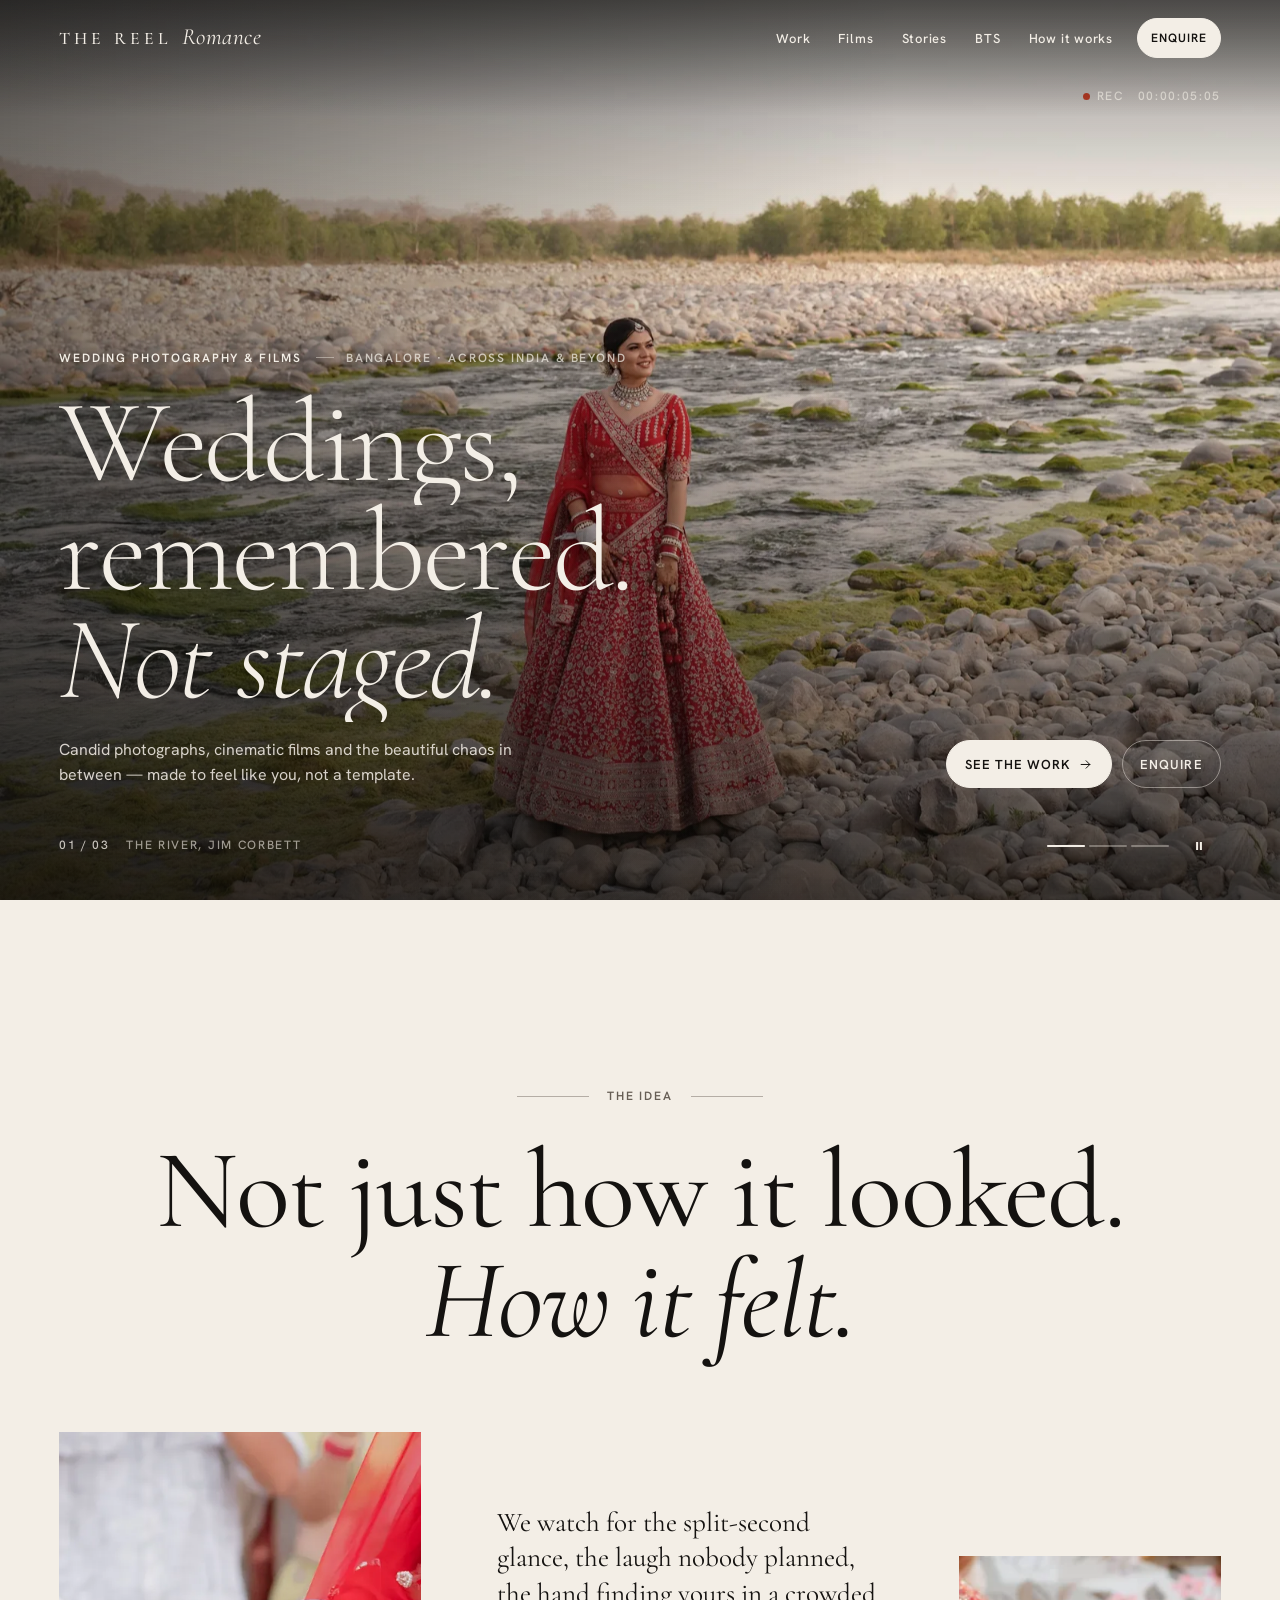
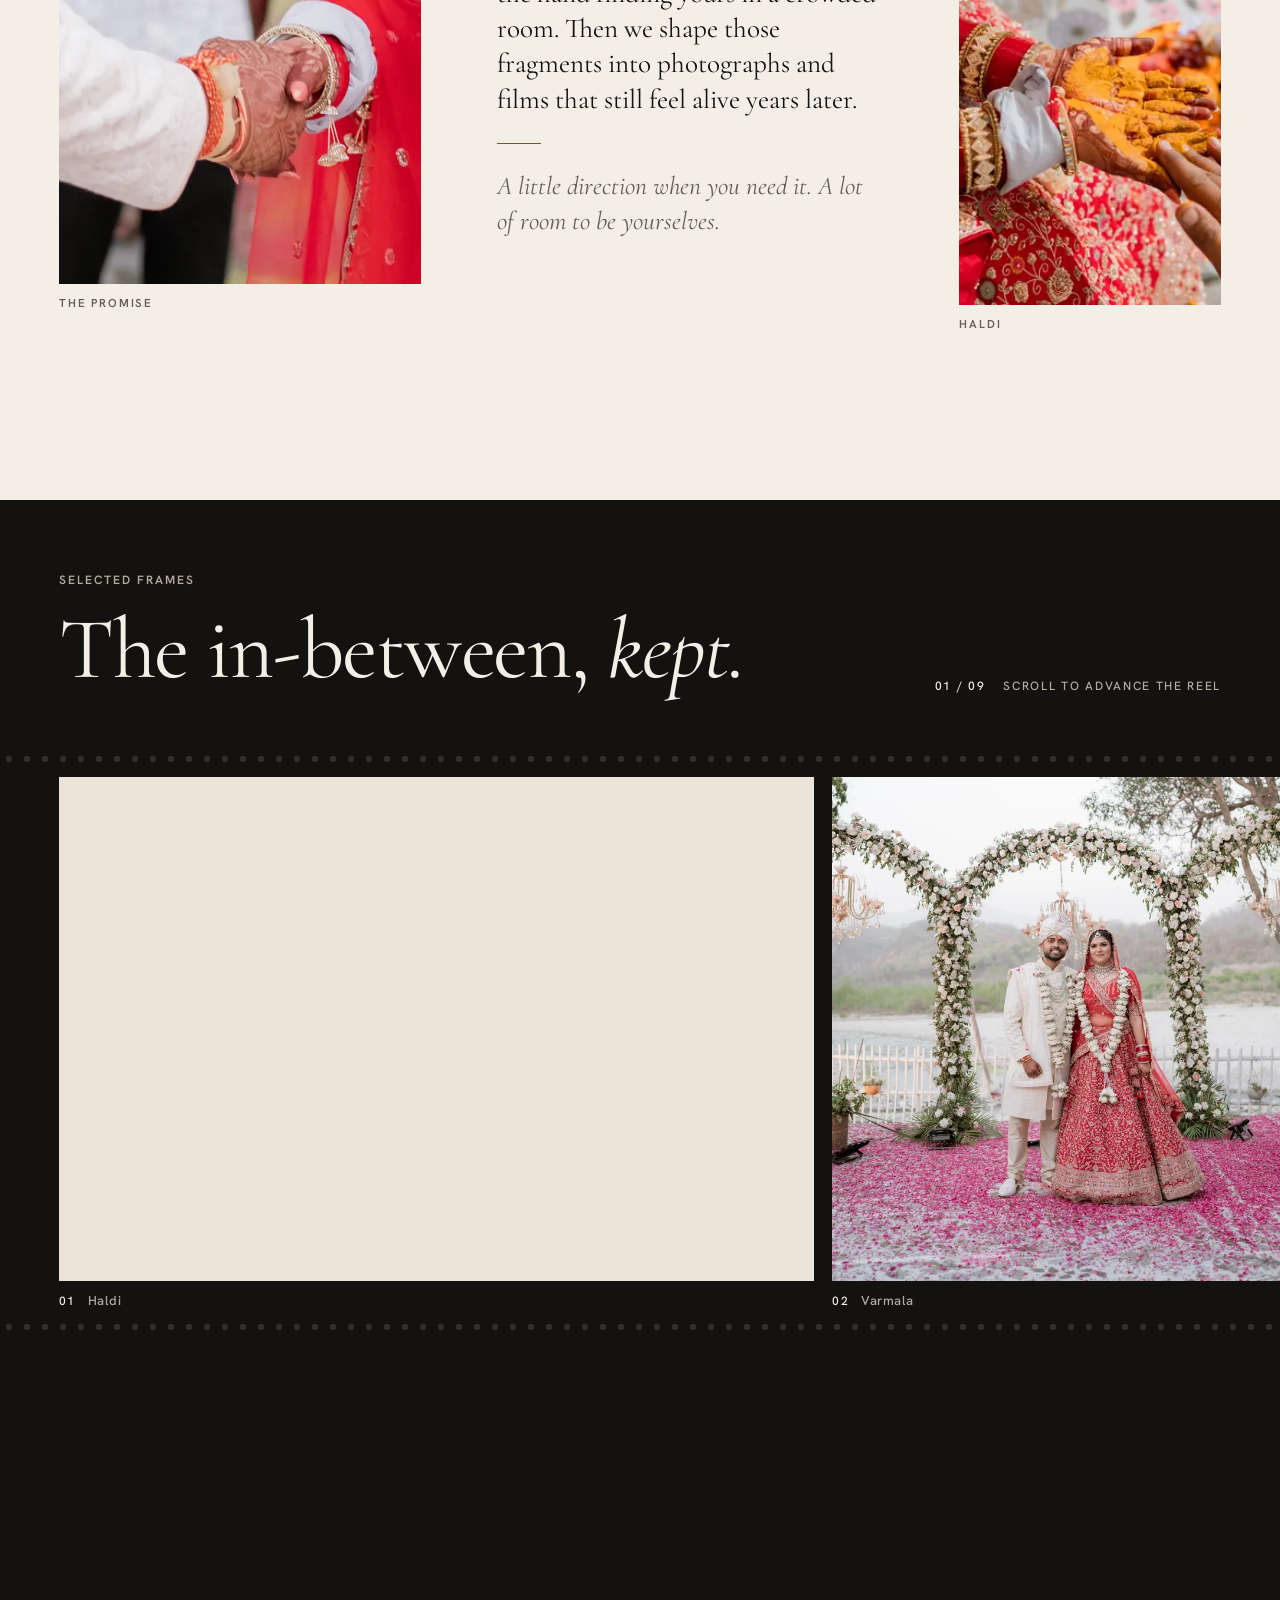
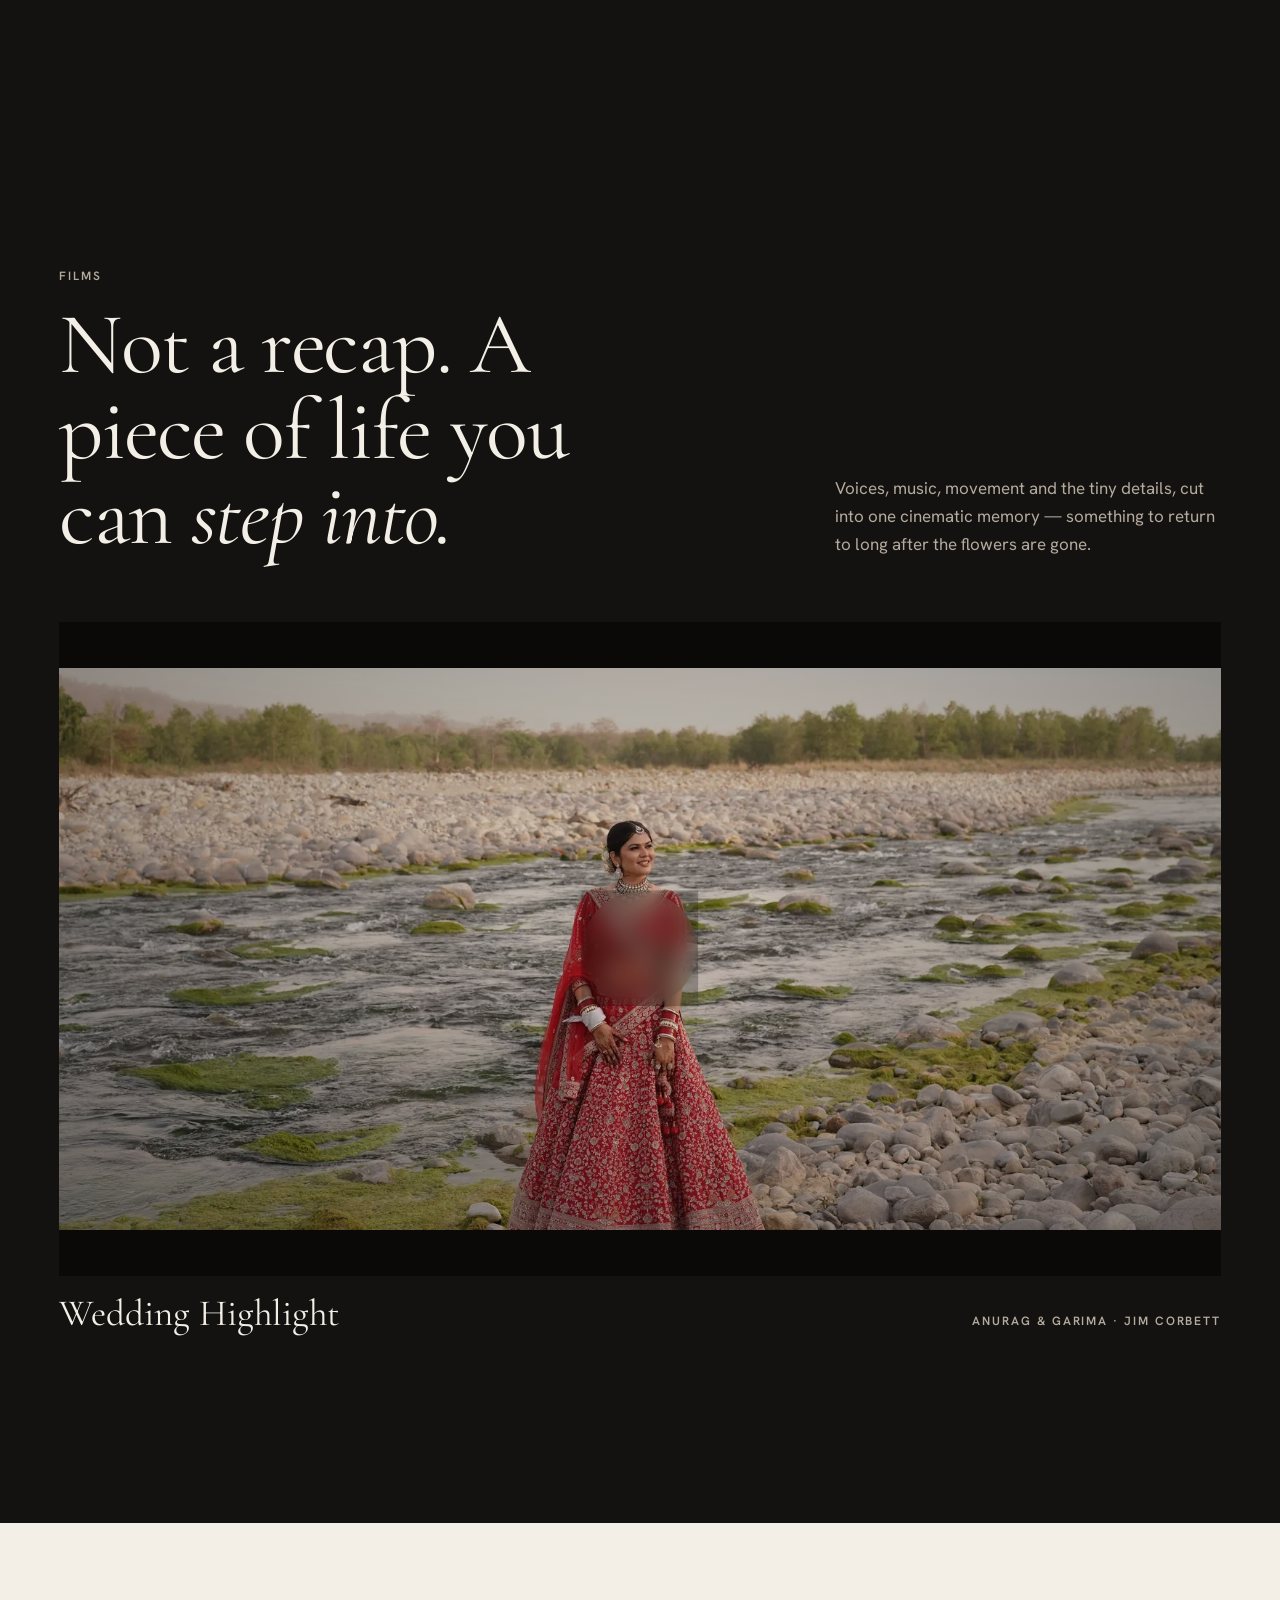
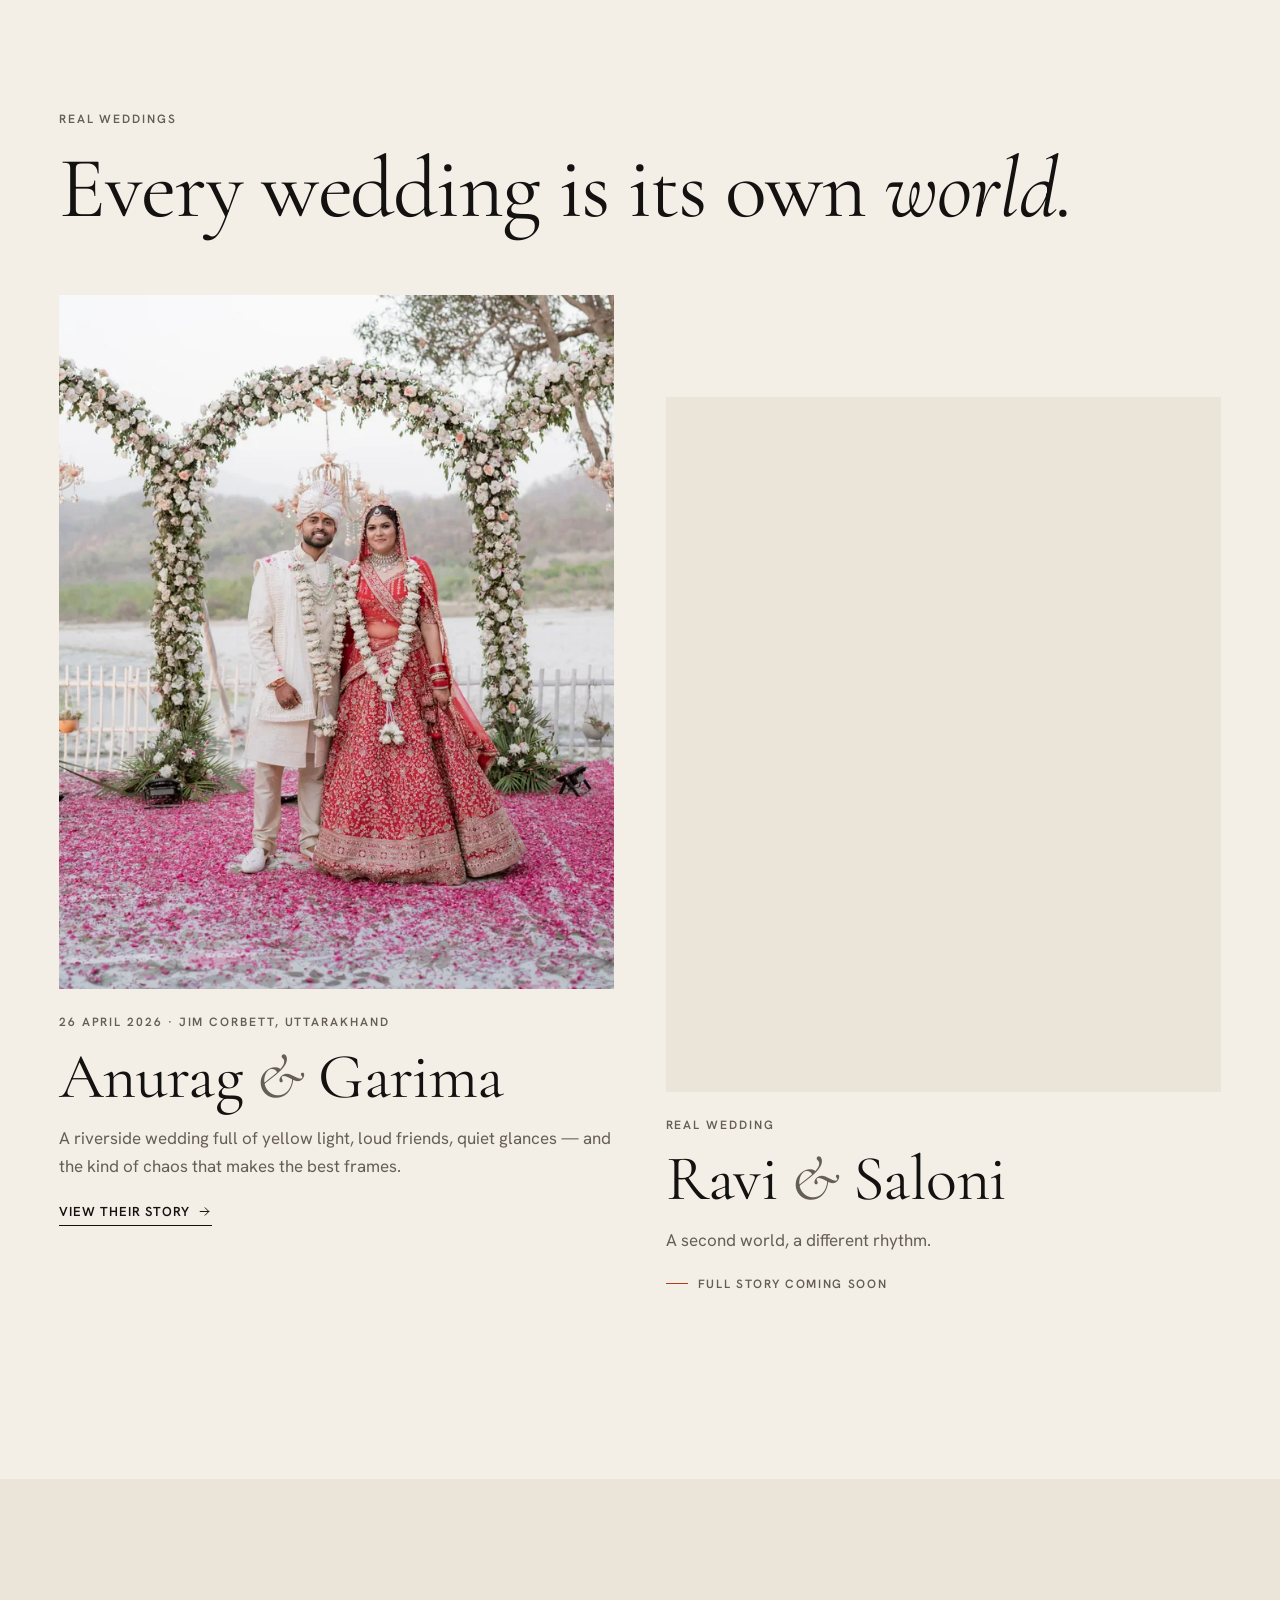
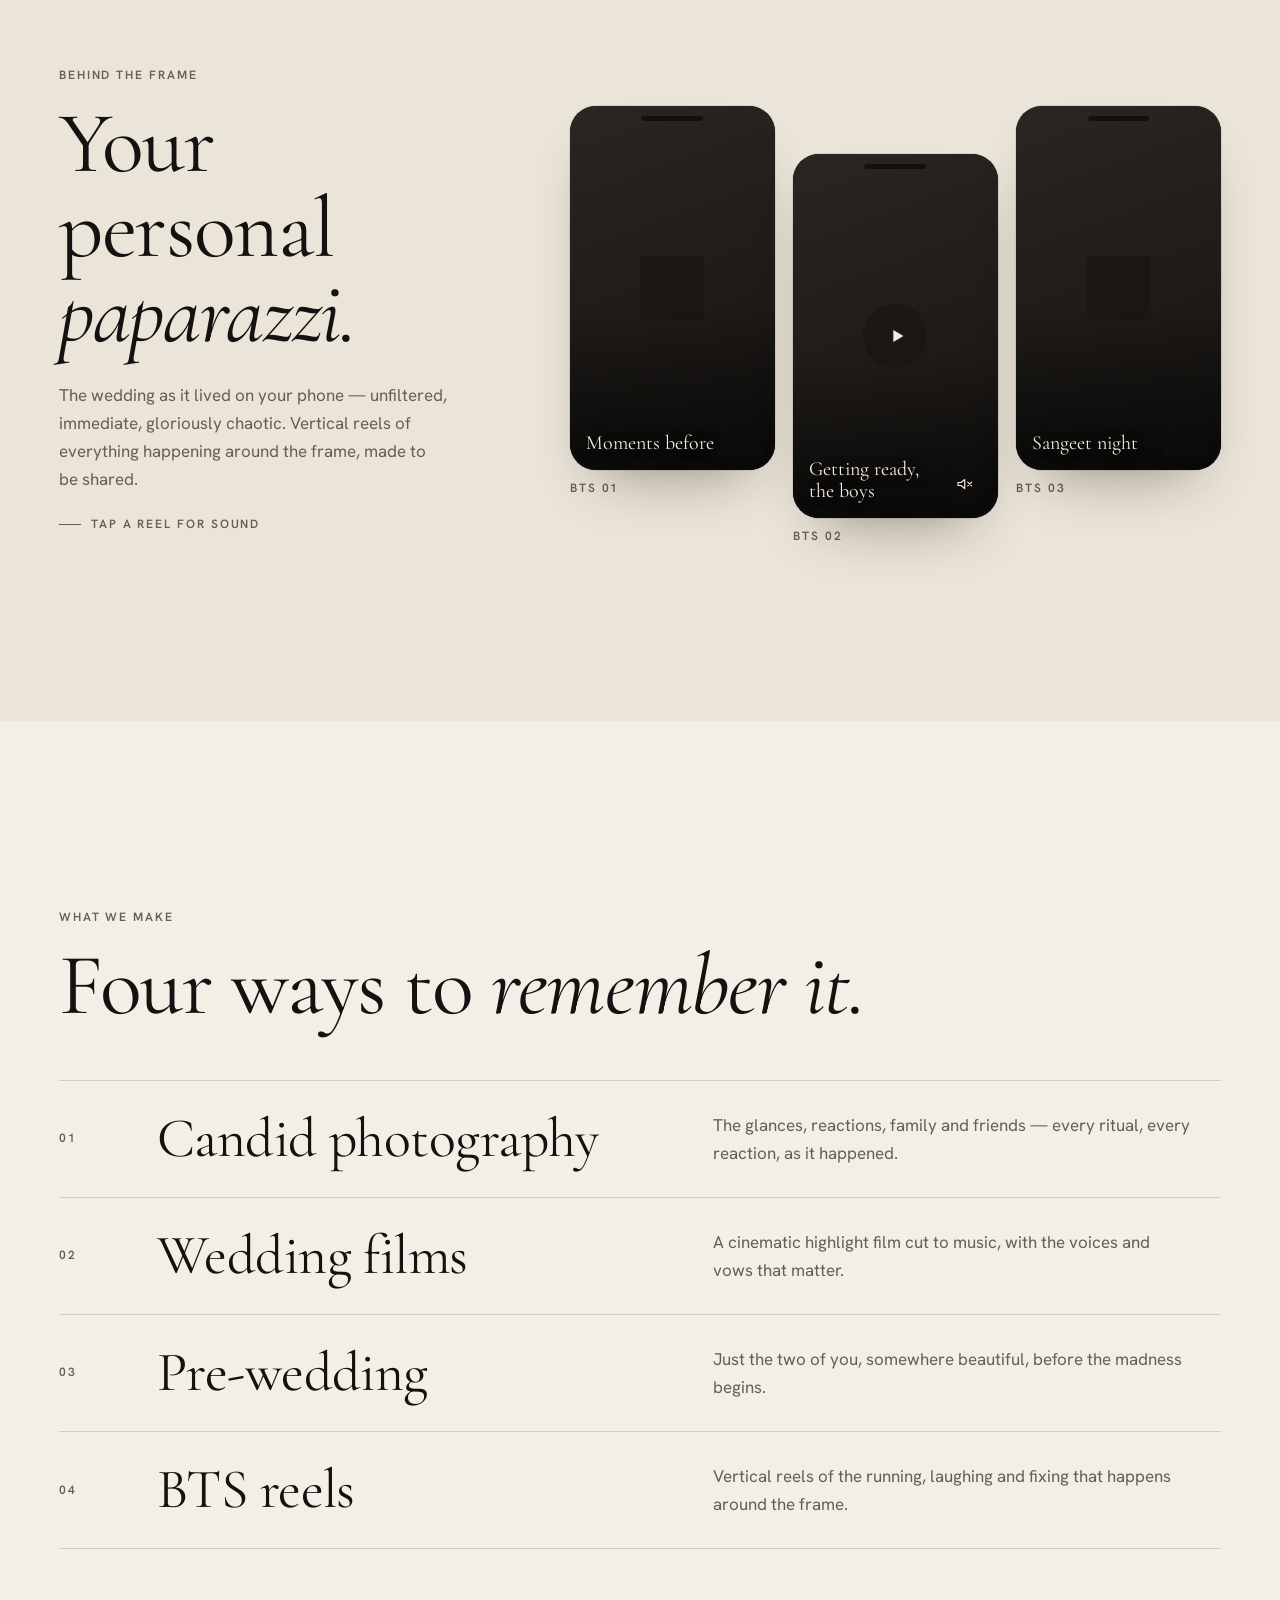
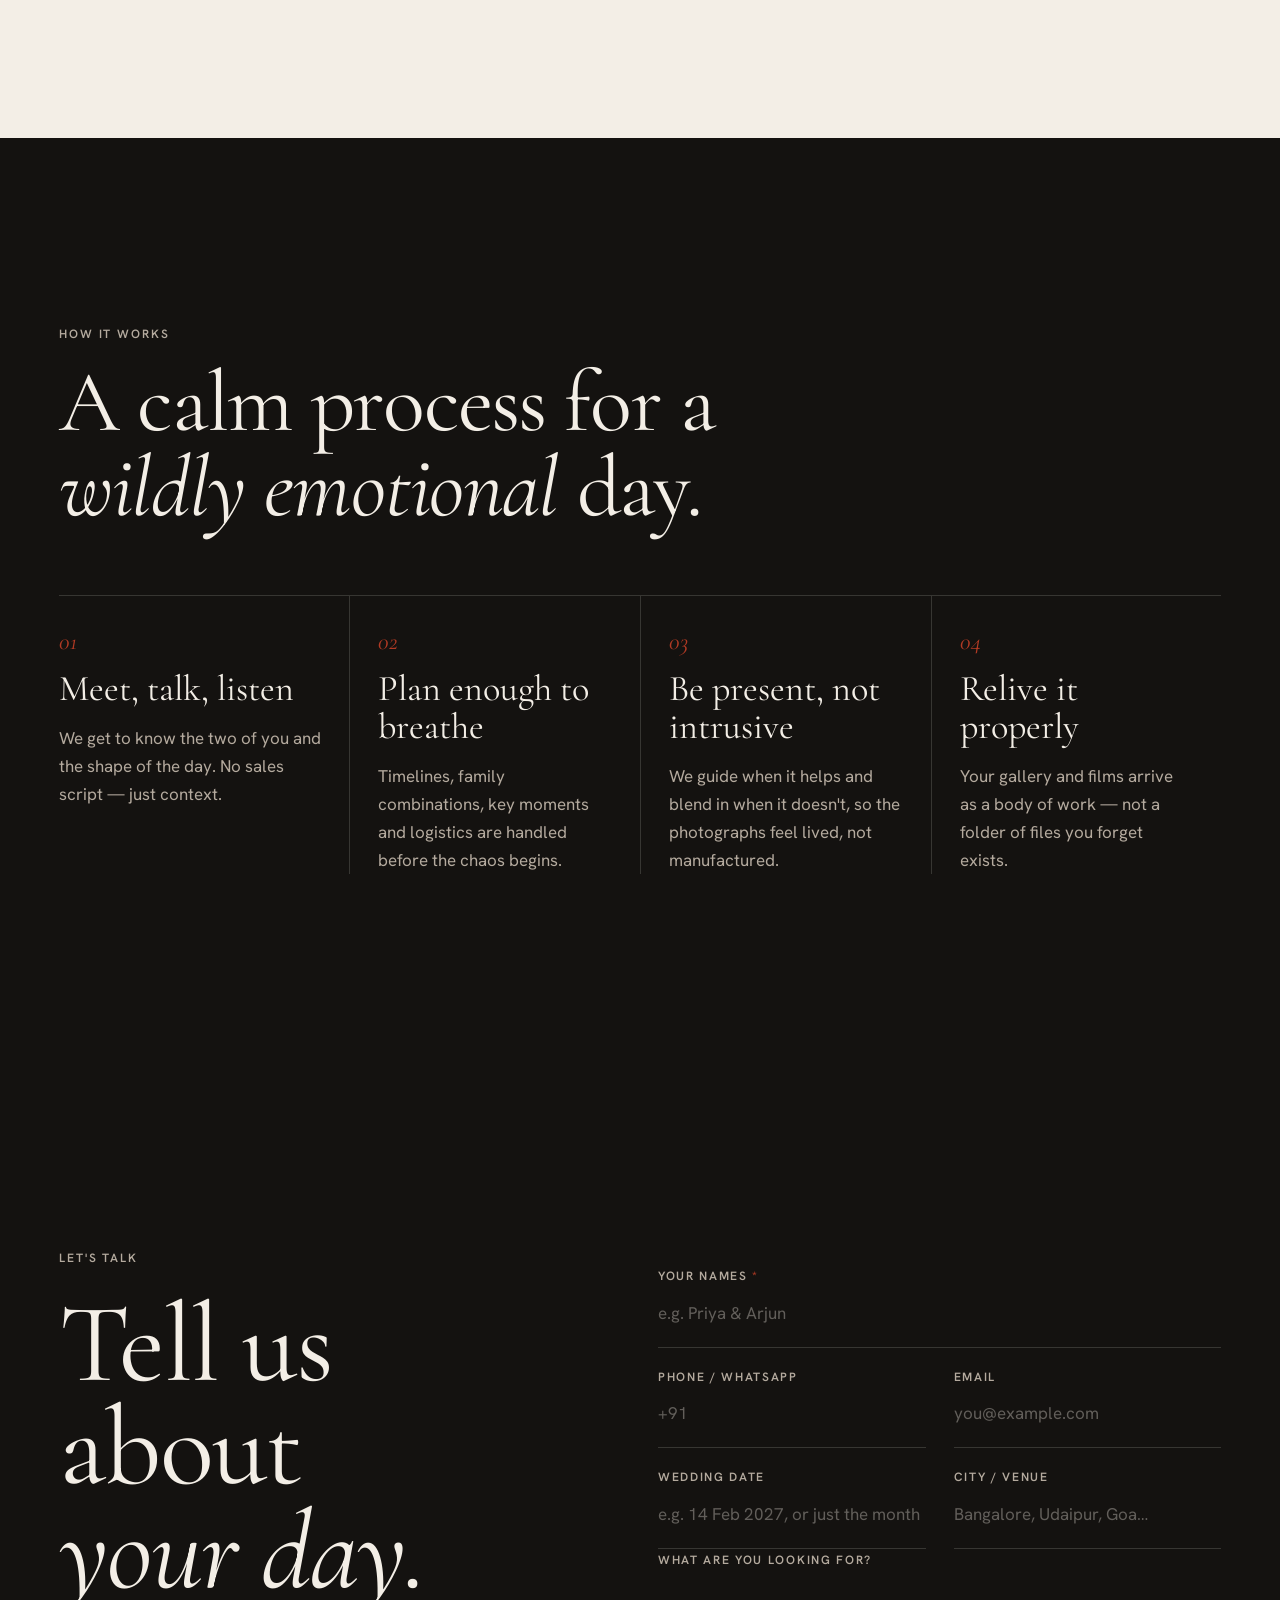
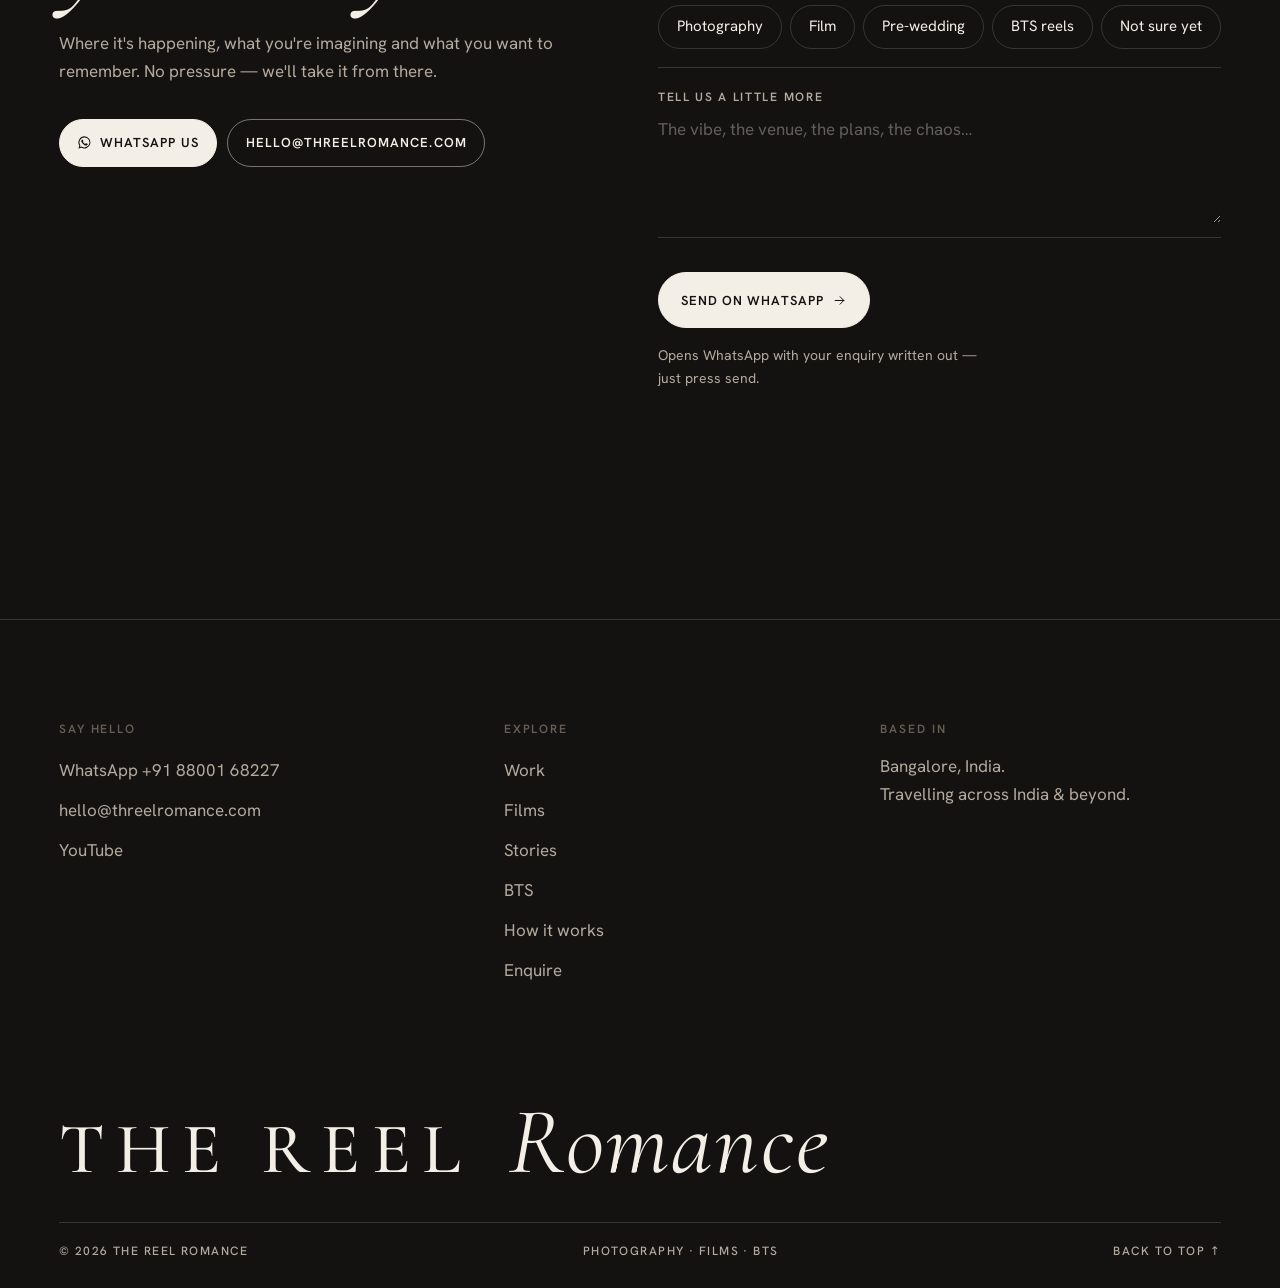
==== commit 393ecbea: "Show Ravi & Saloni as a 'coming soon' story card Stories can now be 'teaser: true': shown on the hom" ====
--- a/index.html
+++ b/index.html
@@ -25,7 +25,7 @@
 <link rel="preload" href="assets/fonts/cormorant-garamond.woff" as="font" type="font/woff" crossorigin>
 <link rel="preload" href="assets/fonts/hanken-grotesk.woff" as="font" type="font/woff" crossorigin>
 <link rel="preload" as="image" imagesrcset="assets/media/river-bride-480.webp 480w, assets/media/river-bride-800.webp 800w, assets/media/river-bride-1200.webp 1200w, assets/media/river-bride-1600.webp 1600w, assets/media/river-bride-2400.webp 2400w" imagesizes="(max-aspect-ratio: 3/2) 150vh, 100vw" fetchpriority="high">
-<link rel="stylesheet" href="assets/css/site.css?v=3cfbfbe406">
+<link rel="stylesheet" href="assets/css/site.css?v=ec5825113f">
 <script>document.documentElement.classList.replace('no-js','js')</script>
 <script type="application/ld+json">{"@context":"https://schema.org","@type":"ProfessionalService","name":"The Reel Romance","url":"https://threelromance.com","description":"Candid wedding photography, cinematic wedding films, pre-wedding shoots and behind-the-scenes reels. Based in Bangalore (Bengaluru), travelling across India and beyond.","image":"https://threelromance.com/assets/media/river-bride.jpg","telephone":"+91 88001 68227","email":"hello@threelromance.com","priceRange":"₹₹₹","address":{"@type":"PostalAddress","addressLocality":"Bangalore","addressRegion":"Karnataka","addressCountry":"IN"},"areaServed":["India","Worldwide"],"sameAs":["https://www.youtube.com/@anuragraj12"]}</script>
 </head>
@@ -209,17 +209,25 @@
     <p class="label">Real weddings</p>
     <h2 class="h2" id="stories-h" data-reveal>Every wedding is its own <em>world.</em></h2>
   </div>
-    <div class="stories__list stories__list--1">
-      <article class="story-card story-card--feature" data-reveal>
+    <div class="stories__list stories__list--2">
+      <article class="story-card" data-reveal style="--d:0ms">
         <a class="story-card__link" href="stories/anurag-garima/">
-          <div class="frame story-card__media"><img class="fill" src="assets/media/couple-floral-arch-1180.webp" srcset="assets/media/couple-floral-arch-480.webp 480w, assets/media/couple-floral-arch-800.webp 800w, assets/media/couple-floral-arch-1180.webp 1180w" sizes="(min-width: 1024px) 60vw, 120vw" alt="Anurag and Garima in garlands beneath a white floral arch" width="1180" height="1262" loading="lazy" decoding="async" style="--focus:50% 40%;--focus-m:50% 40%;background-image:url([data-uri])"></div>
+          <div class="frame story-card__media"><img class="fill" src="assets/media/couple-floral-arch-1180.webp" srcset="assets/media/couple-floral-arch-480.webp 480w, assets/media/couple-floral-arch-800.webp 800w, assets/media/couple-floral-arch-1180.webp 1180w" sizes="(min-width: 600px) 50vw, 120vw" alt="Anurag and Garima in garlands beneath a white floral arch" width="1180" height="1262" loading="lazy" decoding="async" style="--focus:50% 40%;--focus-m:50% 40%;background-image:url([data-uri])"></div>
           <div class="story-card__body">
             <p class="label">26 April 2026 · Jim Corbett, Uttarakhand</p>
             <h3 class="story-card__title">Anurag <em>&amp;</em> Garima</h3>
             <p class="body">A riverside wedding full of yellow light, loud friends, quiet glances — and the kind of chaos that makes the best frames.</p>
             <span class="link-arrow">View their story <svg class="i" viewBox="0 0 24 24" aria-hidden="true"><path d="M5 12h14M13 6l6 6-6 6"/></svg></span>
-          </div>
-        </a>
+          </div></a>
+      </article><article class="story-card story-card--teaser" data-reveal style="--d:120ms">
+        <div class="story-card__link">
+          <div class="frame story-card__media"><img class="fill" src="https://ik.imagekit.io/ijqhfpipr/rav3.JPG?tr=w-1600,q-80,f-auto" srcset="https://ik.imagekit.io/ijqhfpipr/rav3.JPG?tr=w-480,q-80,f-auto 480w, https://ik.imagekit.io/ijqhfpipr/rav3.JPG?tr=w-800,q-80,f-auto 800w, https://ik.imagekit.io/ijqhfpipr/rav3.JPG?tr=w-1200,q-80,f-auto 1200w, https://ik.imagekit.io/ijqhfpipr/rav3.JPG?tr=w-1600,q-80,f-auto 1600w, https://ik.imagekit.io/ijqhfpipr/rav3.JPG?tr=w-2400,q-80,f-auto 2400w" sizes="(min-width: 600px) 50vw, 120vw" alt="Ravi and Saloni on stage with their families at the reception" width="1600" height="1067" loading="lazy" decoding="async" style="--focus:50% 45%"></div>
+          <div class="story-card__body">
+            <p class="label">Real wedding</p>
+            <h3 class="story-card__title">Ravi <em>&amp;</em> Saloni</h3>
+            <p class="body">A second world, a different rhythm.</p>
+            <span class="story-card__soon">Full story coming soon</span>
+          </div></div>
       </article>
     </div>
   </div>
--- a/assets/css/site.css
+++ b/assets/css/site.css
@@ -626,3 +626,15 @@
 @view-transition{navigation:auto}
 ::view-transition-old(root),::view-transition-new(root){animation-duration:.5s;animation-timing-function:ease}
 @media (prefers-reduced-motion:reduce){@view-transition{navigation:none}}
+
+/* Two stories sit side by side as equals; a teaser card has no link yet */
+@media (min-width:600px){
+  .stories__list--2 .story-card .story-card__media{aspect-ratio:4/5}
+  .stories__list--2{column-gap:clamp(24px,4vw,64px)}
+  .stories__list--2 .story-card:nth-child(2){margin-top:clamp(40px,8vw,140px)}
+}
+.stories__list--2 .story-card__title{font-size:clamp(2.4rem,1.6rem + 3vw,4.4rem)}
+.story-card--teaser .story-card__link{cursor:default}
+.story-card--teaser:hover .story-card__media img.fill{transform:none}
+.story-card__soon{justify-self:start;margin-top:8px;display:inline-flex;align-items:center;gap:10px;font:600 .75rem/1 var(--sans);letter-spacing:.14em;text-transform:uppercase;color:var(--stone)}
+.story-card__soon::before{content:"";width:22px;height:1px;background:var(--accent)}
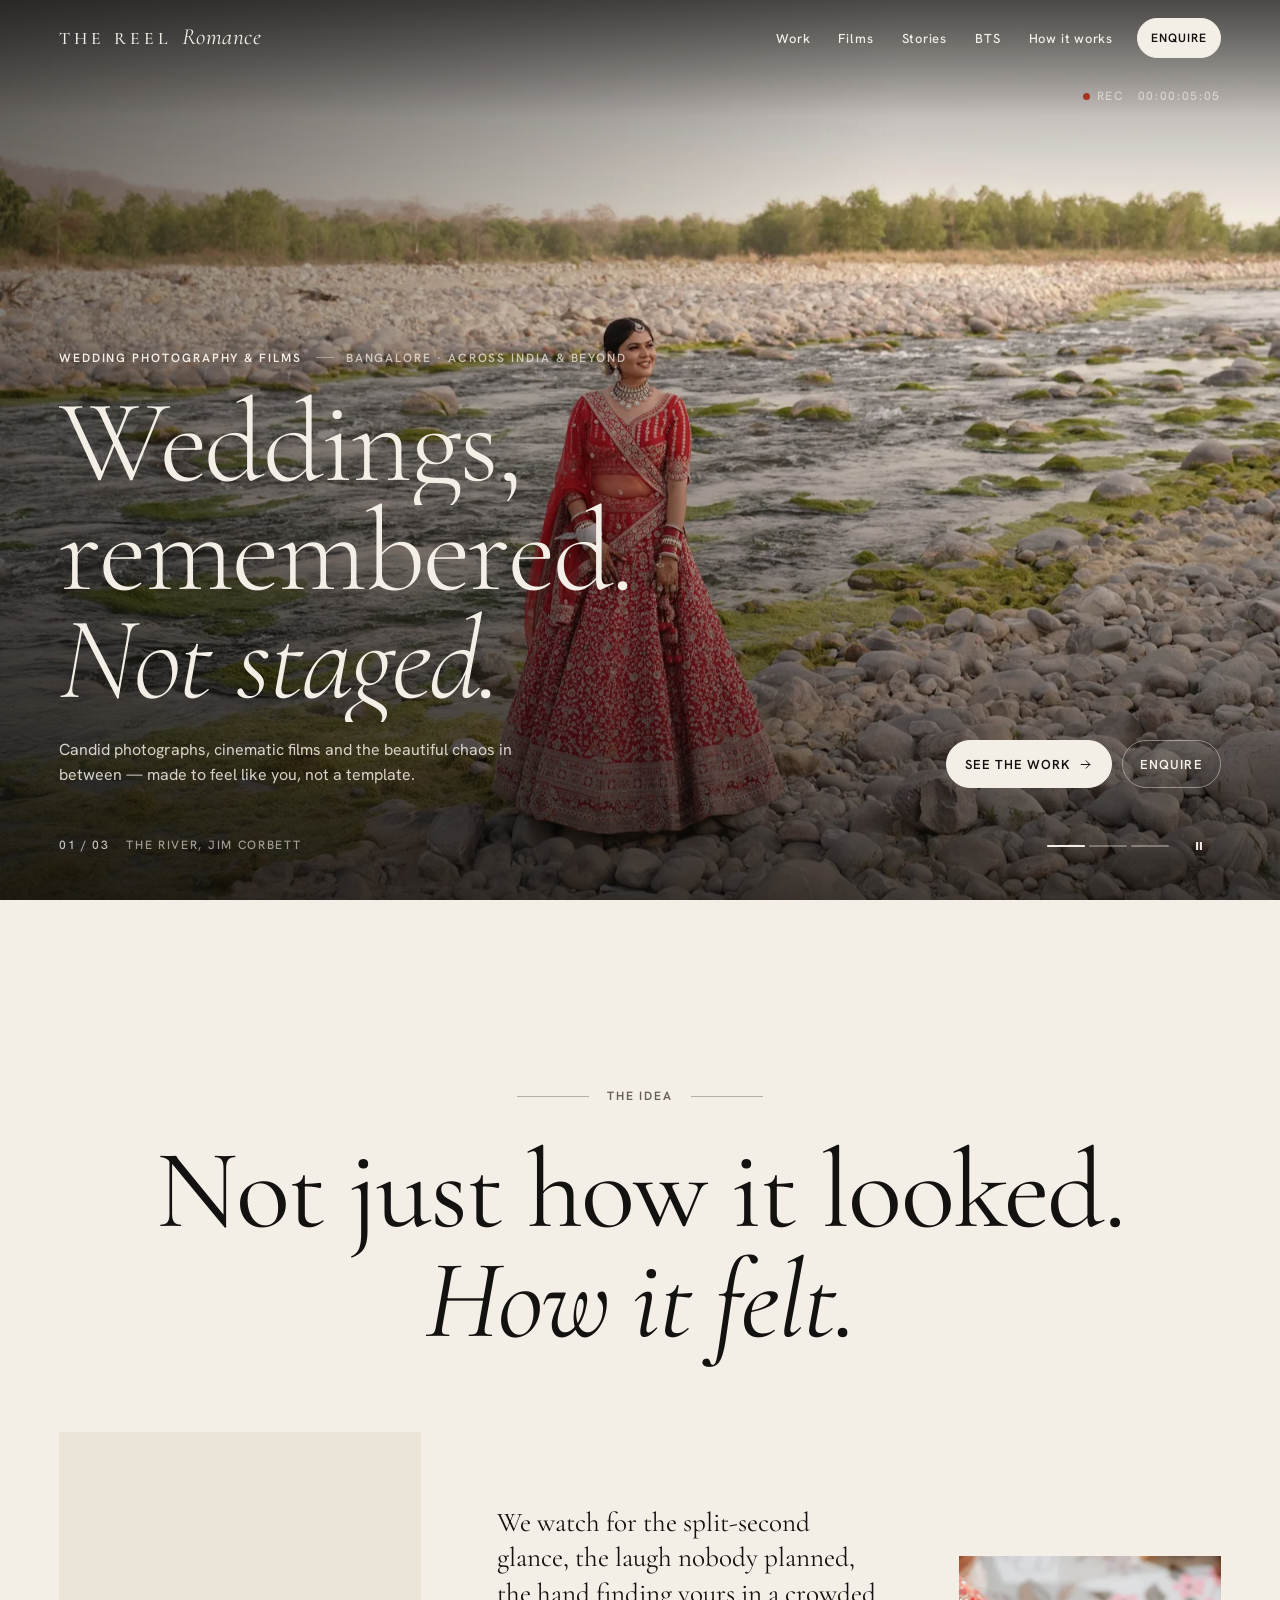
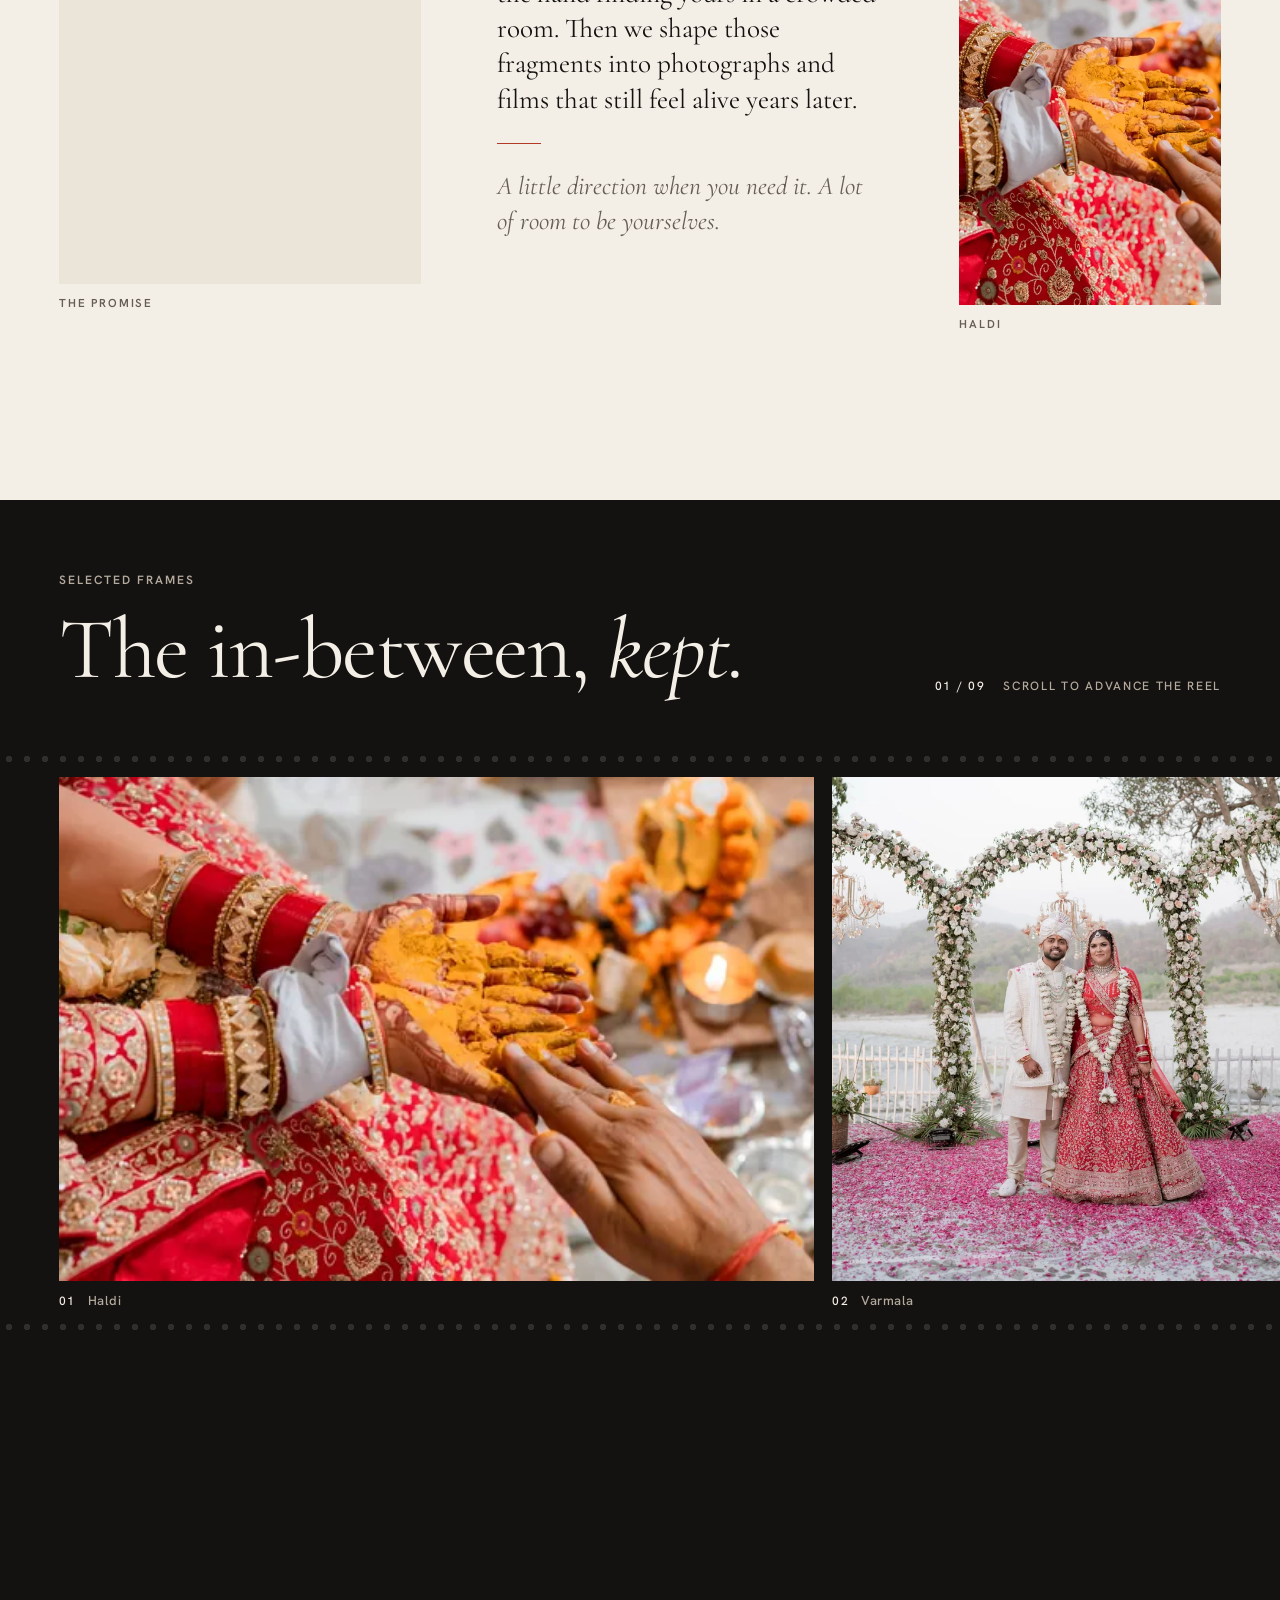
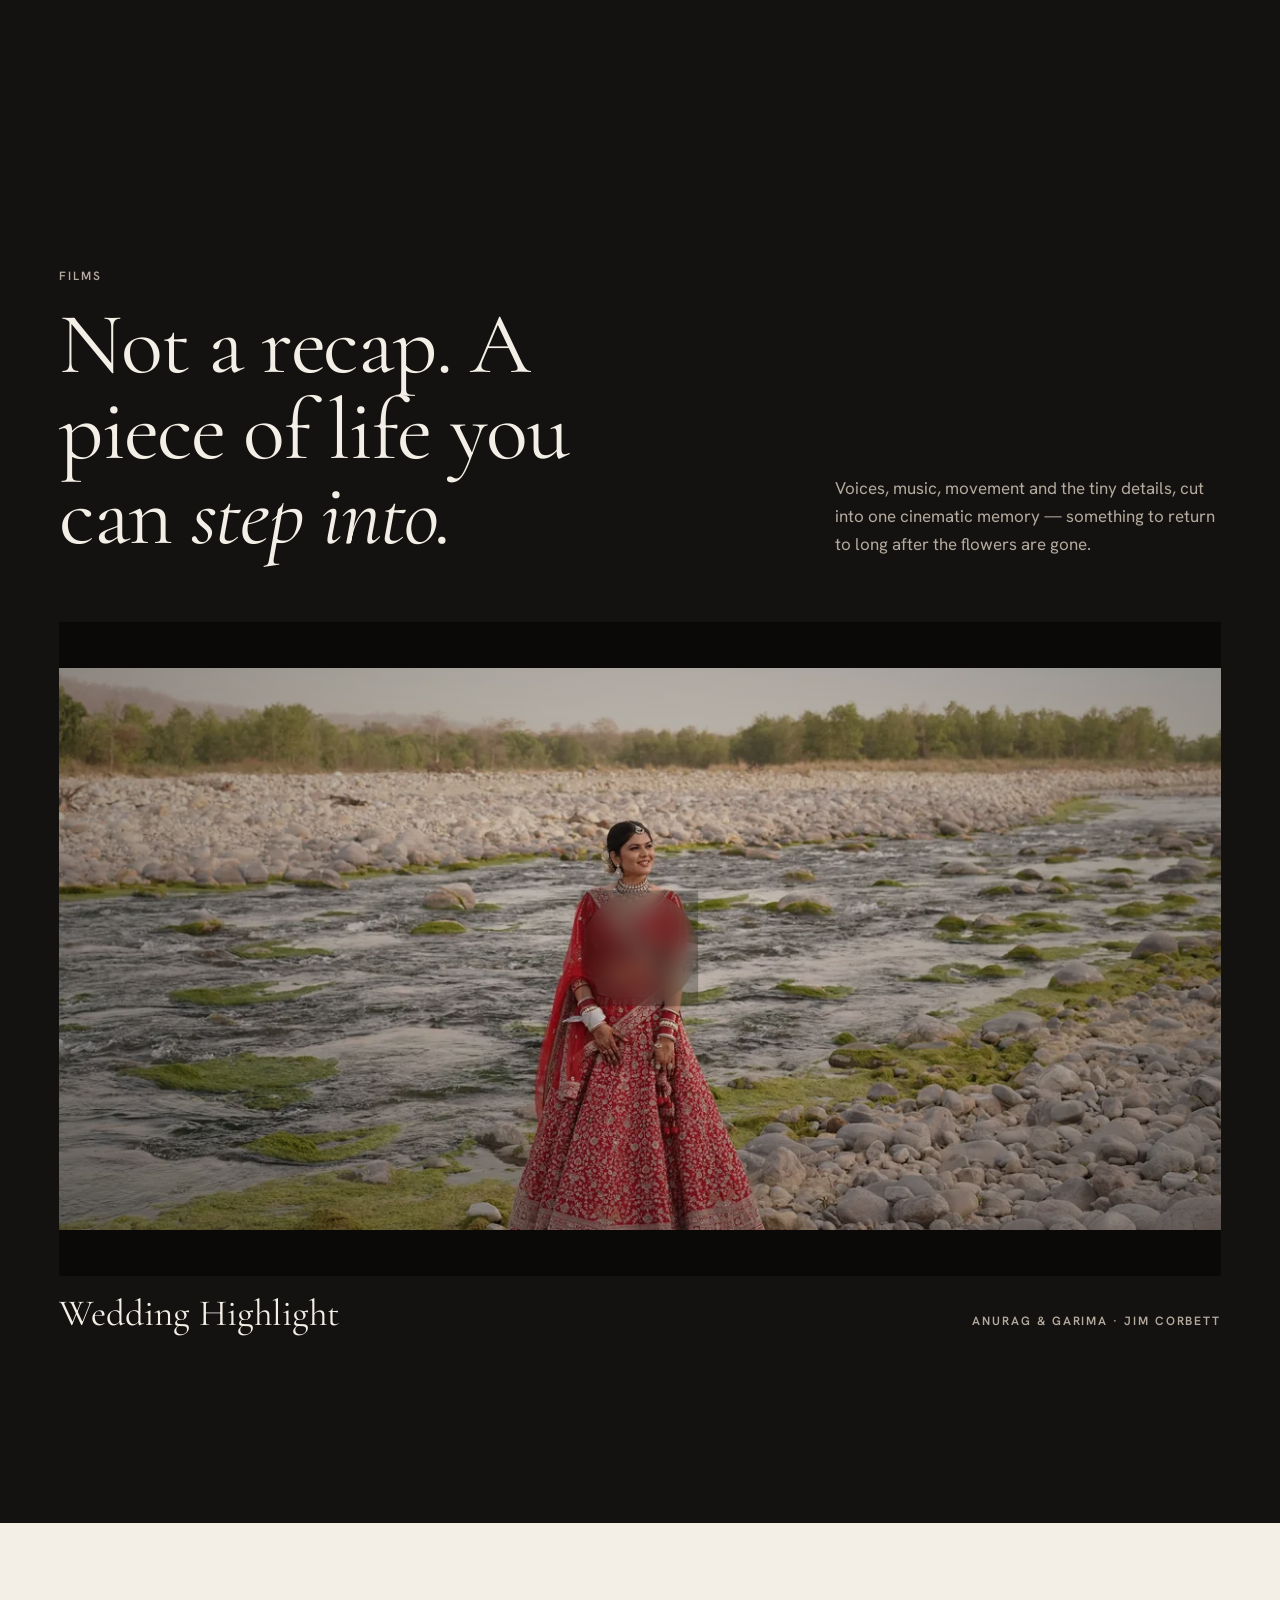
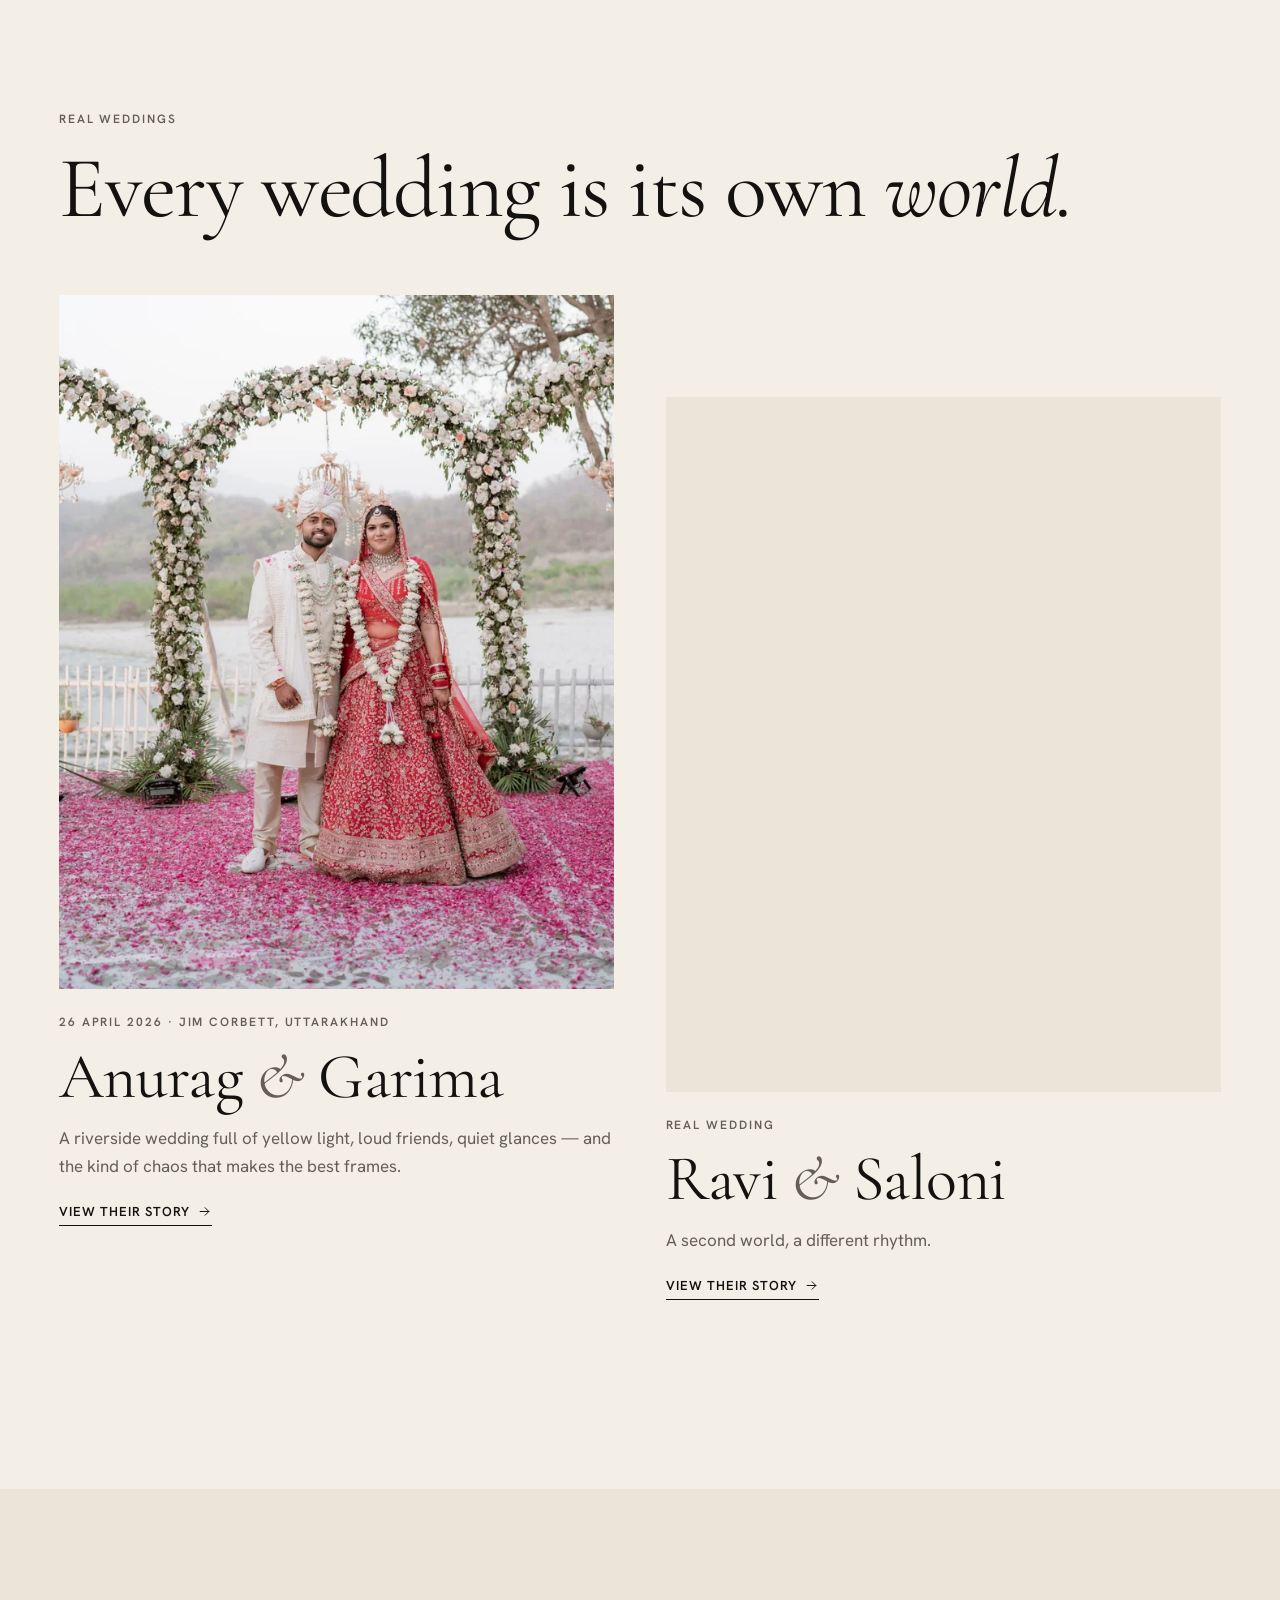
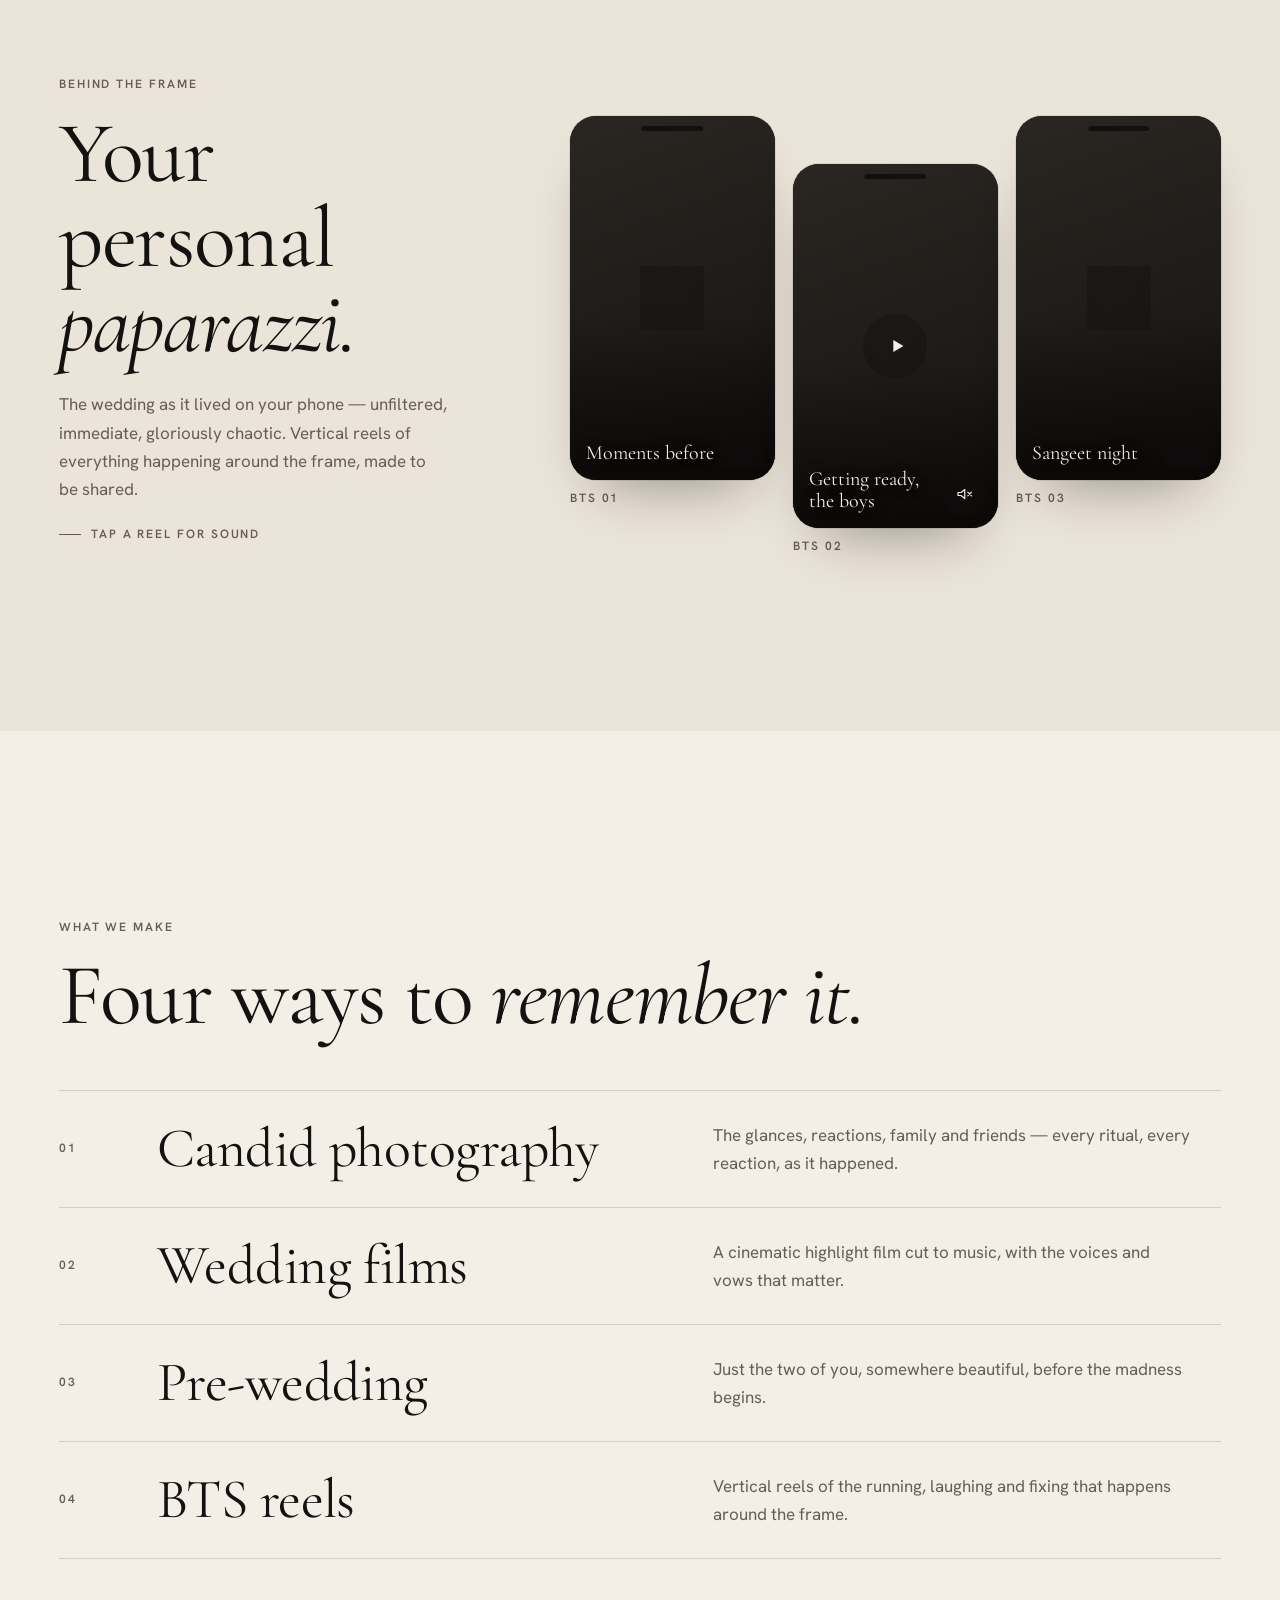
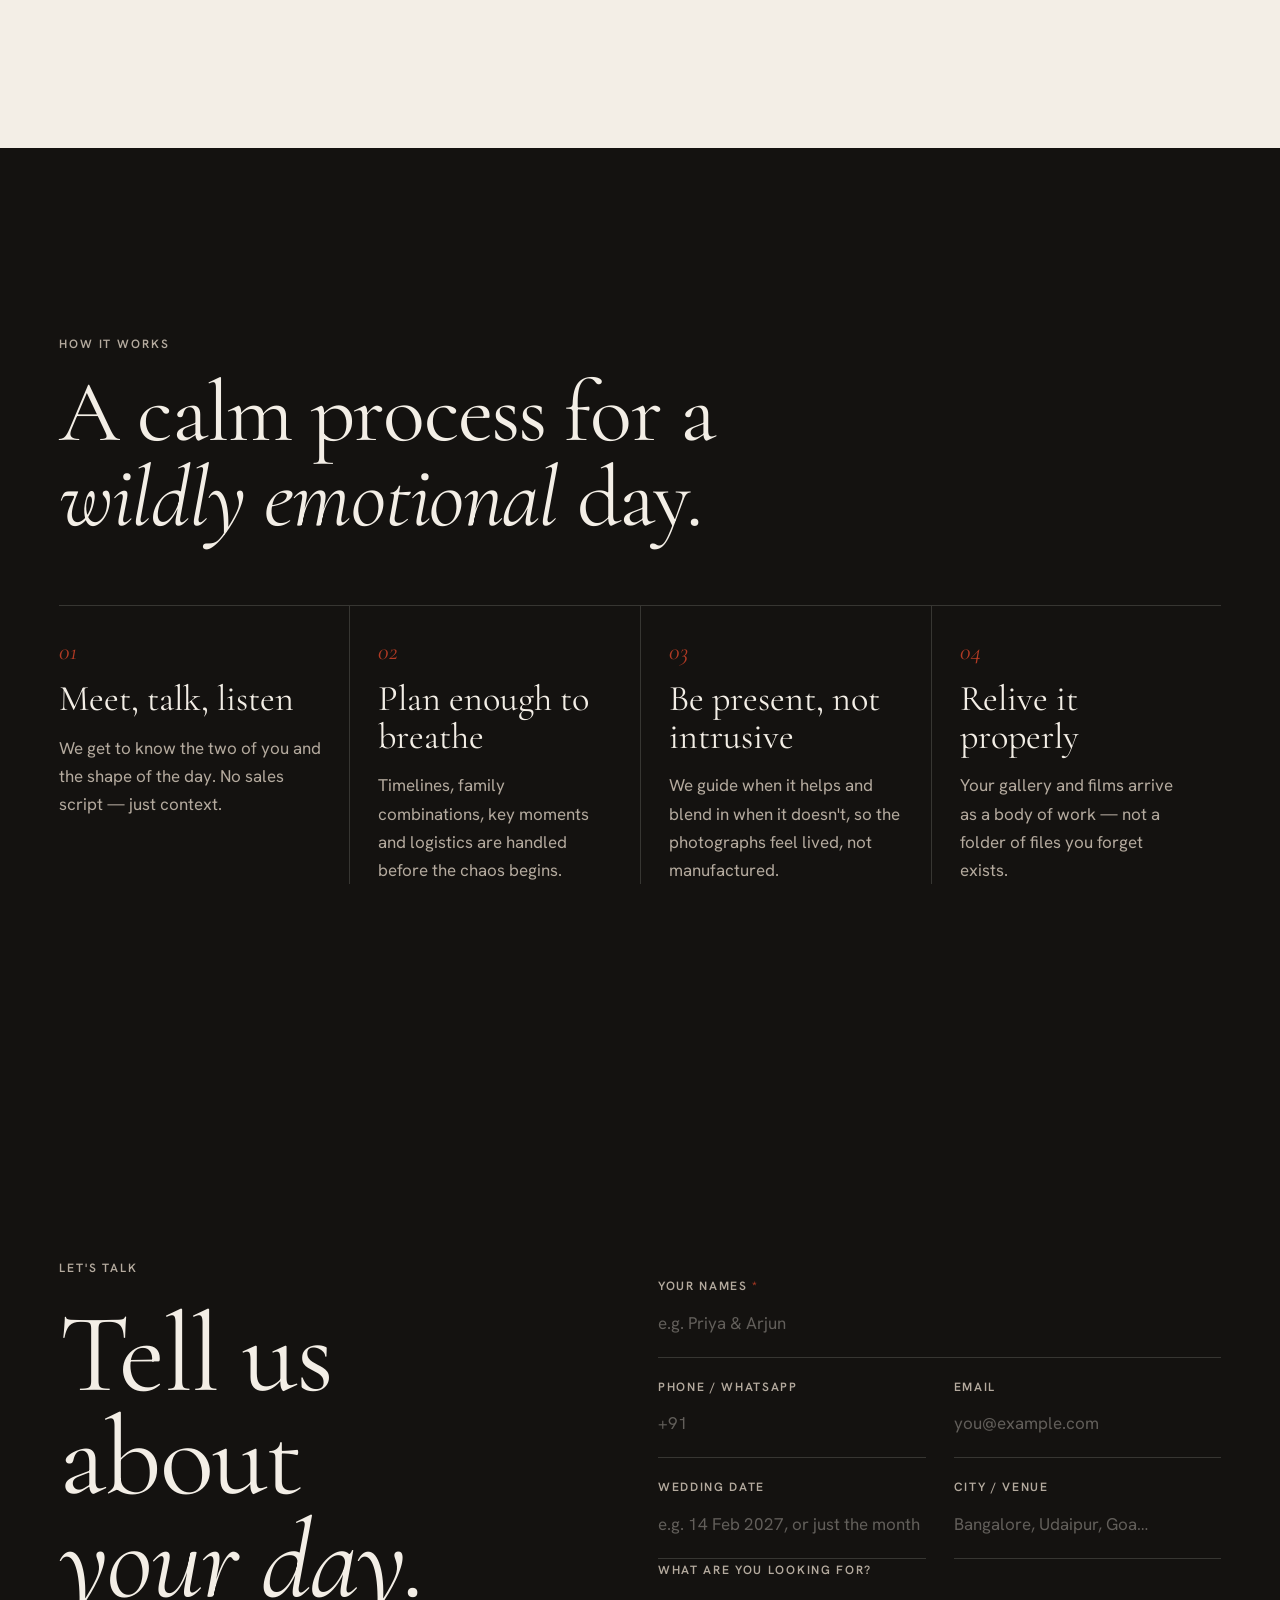
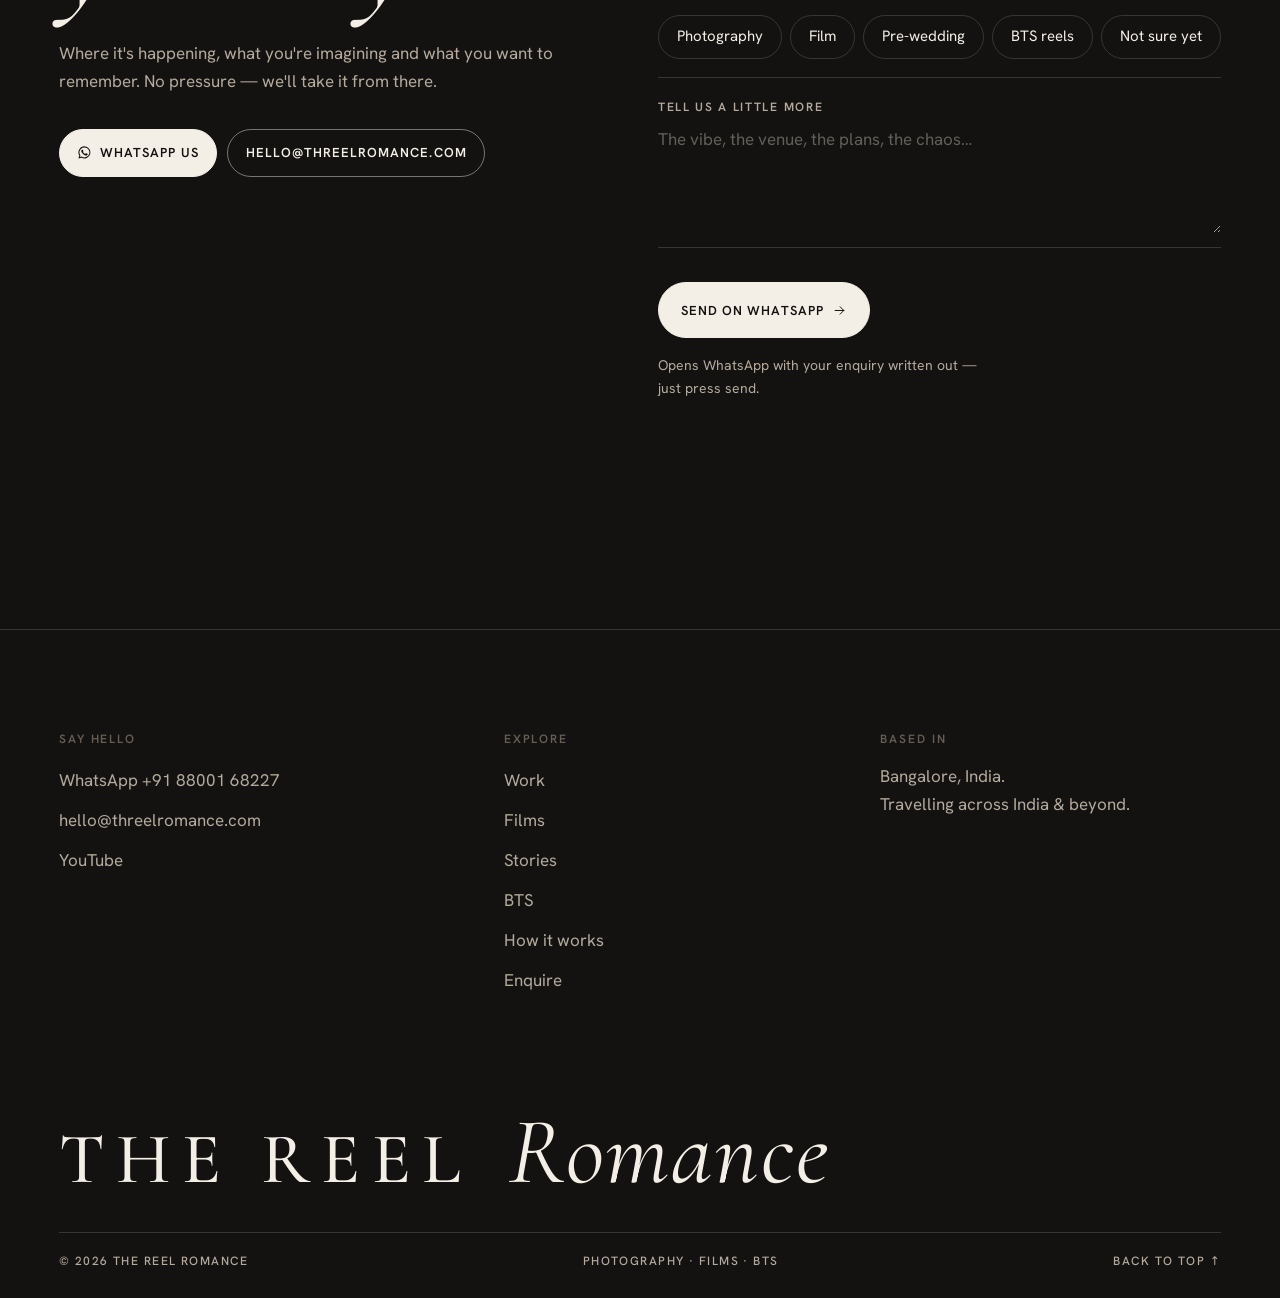
==== commit 17c24cf4: "Give Ravi & Saloni their own story page Story pages now adapt to missing details: date, place, servi" ====
--- a/index.html
+++ b/index.html
@@ -25,7 +25,7 @@
 <link rel="preload" href="assets/fonts/cormorant-garamond.woff" as="font" type="font/woff" crossorigin>
 <link rel="preload" href="assets/fonts/hanken-grotesk.woff" as="font" type="font/woff" crossorigin>
 <link rel="preload" as="image" imagesrcset="assets/media/river-bride-480.webp 480w, assets/media/river-bride-800.webp 800w, assets/media/river-bride-1200.webp 1200w, assets/media/river-bride-1600.webp 1600w, assets/media/river-bride-2400.webp 2400w" imagesizes="(max-aspect-ratio: 3/2) 150vh, 100vw" fetchpriority="high">
-<link rel="stylesheet" href="assets/css/site.css?v=ec5825113f">
+<link rel="stylesheet" href="assets/css/site.css?v=6004b7aa69">
 <script>document.documentElement.classList.replace('no-js','js')</script>
 <script type="application/ld+json">{"@context":"https://schema.org","@type":"ProfessionalService","name":"The Reel Romance","url":"https://threelromance.com","description":"Candid wedding photography, cinematic wedding films, pre-wedding shoots and behind-the-scenes reels. Based in Bangalore (Bengaluru), travelling across India and beyond.","image":"https://threelromance.com/assets/media/river-bride.jpg","telephone":"+91 88001 68227","email":"hello@threelromance.com","priceRange":"₹₹₹","address":{"@type":"PostalAddress","addressLocality":"Bangalore","addressRegion":"Karnataka","addressCountry":"IN"},"areaServed":["India","Worldwide"],"sameAs":["https://www.youtube.com/@anuragraj12"]}</script>
 </head>
@@ -219,15 +219,15 @@
             <p class="body">A riverside wedding full of yellow light, loud friends, quiet glances — and the kind of chaos that makes the best frames.</p>
             <span class="link-arrow">View their story <svg class="i" viewBox="0 0 24 24" aria-hidden="true"><path d="M5 12h14M13 6l6 6-6 6"/></svg></span>
           </div></a>
-      </article><article class="story-card story-card--teaser" data-reveal style="--d:120ms">
-        <div class="story-card__link">
+      </article><article class="story-card" data-reveal style="--d:120ms">
+        <a class="story-card__link" href="stories/ravi-saloni/">
           <div class="frame story-card__media"><img class="fill" src="https://ik.imagekit.io/ijqhfpipr/rav3.JPG?tr=w-1600,q-80,f-auto" srcset="https://ik.imagekit.io/ijqhfpipr/rav3.JPG?tr=w-480,q-80,f-auto 480w, https://ik.imagekit.io/ijqhfpipr/rav3.JPG?tr=w-800,q-80,f-auto 800w, https://ik.imagekit.io/ijqhfpipr/rav3.JPG?tr=w-1200,q-80,f-auto 1200w, https://ik.imagekit.io/ijqhfpipr/rav3.JPG?tr=w-1600,q-80,f-auto 1600w, https://ik.imagekit.io/ijqhfpipr/rav3.JPG?tr=w-2400,q-80,f-auto 2400w" sizes="(min-width: 600px) 50vw, 120vw" alt="Ravi and Saloni on stage with their families at the reception" width="1600" height="1067" loading="lazy" decoding="async" style="--focus:50% 45%"></div>
           <div class="story-card__body">
             <p class="label">Real wedding</p>
             <h3 class="story-card__title">Ravi <em>&amp;</em> Saloni</h3>
             <p class="body">A second world, a different rhythm.</p>
-            <span class="story-card__soon">Full story coming soon</span>
-          </div></div>
+            <span class="link-arrow">View their story <svg class="i" viewBox="0 0 24 24" aria-hidden="true"><path d="M5 12h14M13 6l6 6-6 6"/></svg></span>
+          </div></a>
       </article>
     </div>
   </div>
--- a/assets/css/site.css
+++ b/assets/css/site.css
@@ -638,3 +638,11 @@
 .story-card--teaser:hover .story-card__media img.fill{transform:none}
 .story-card__soon{justify-self:start;margin-top:8px;display:inline-flex;align-items:center;gap:10px;font:600 .75rem/1 var(--sans);letter-spacing:.14em;text-transform:uppercase;color:var(--stone)}
 .story-card__soon::before{content:"";width:22px;height:1px;background:var(--accent)}
+
+/* gallery adapts to how many photos a story has */
+@media (min-width:600px){.gallery__cols--1{columns:1;max-width:min(900px,100%);margin-inline:auto}}
+@media (min-width:1024px){.gallery__cols--2{columns:2}}
+/* shown on a story page until its photographs are added */
+.gallery-soon{padding-block:clamp(72px,9vw,150px);border-top:1px solid var(--line)}
+.gallery-soon__inner{display:grid;gap:22px;justify-items:center;text-align:center}
+.gallery-soon .h2{max-width:14em}
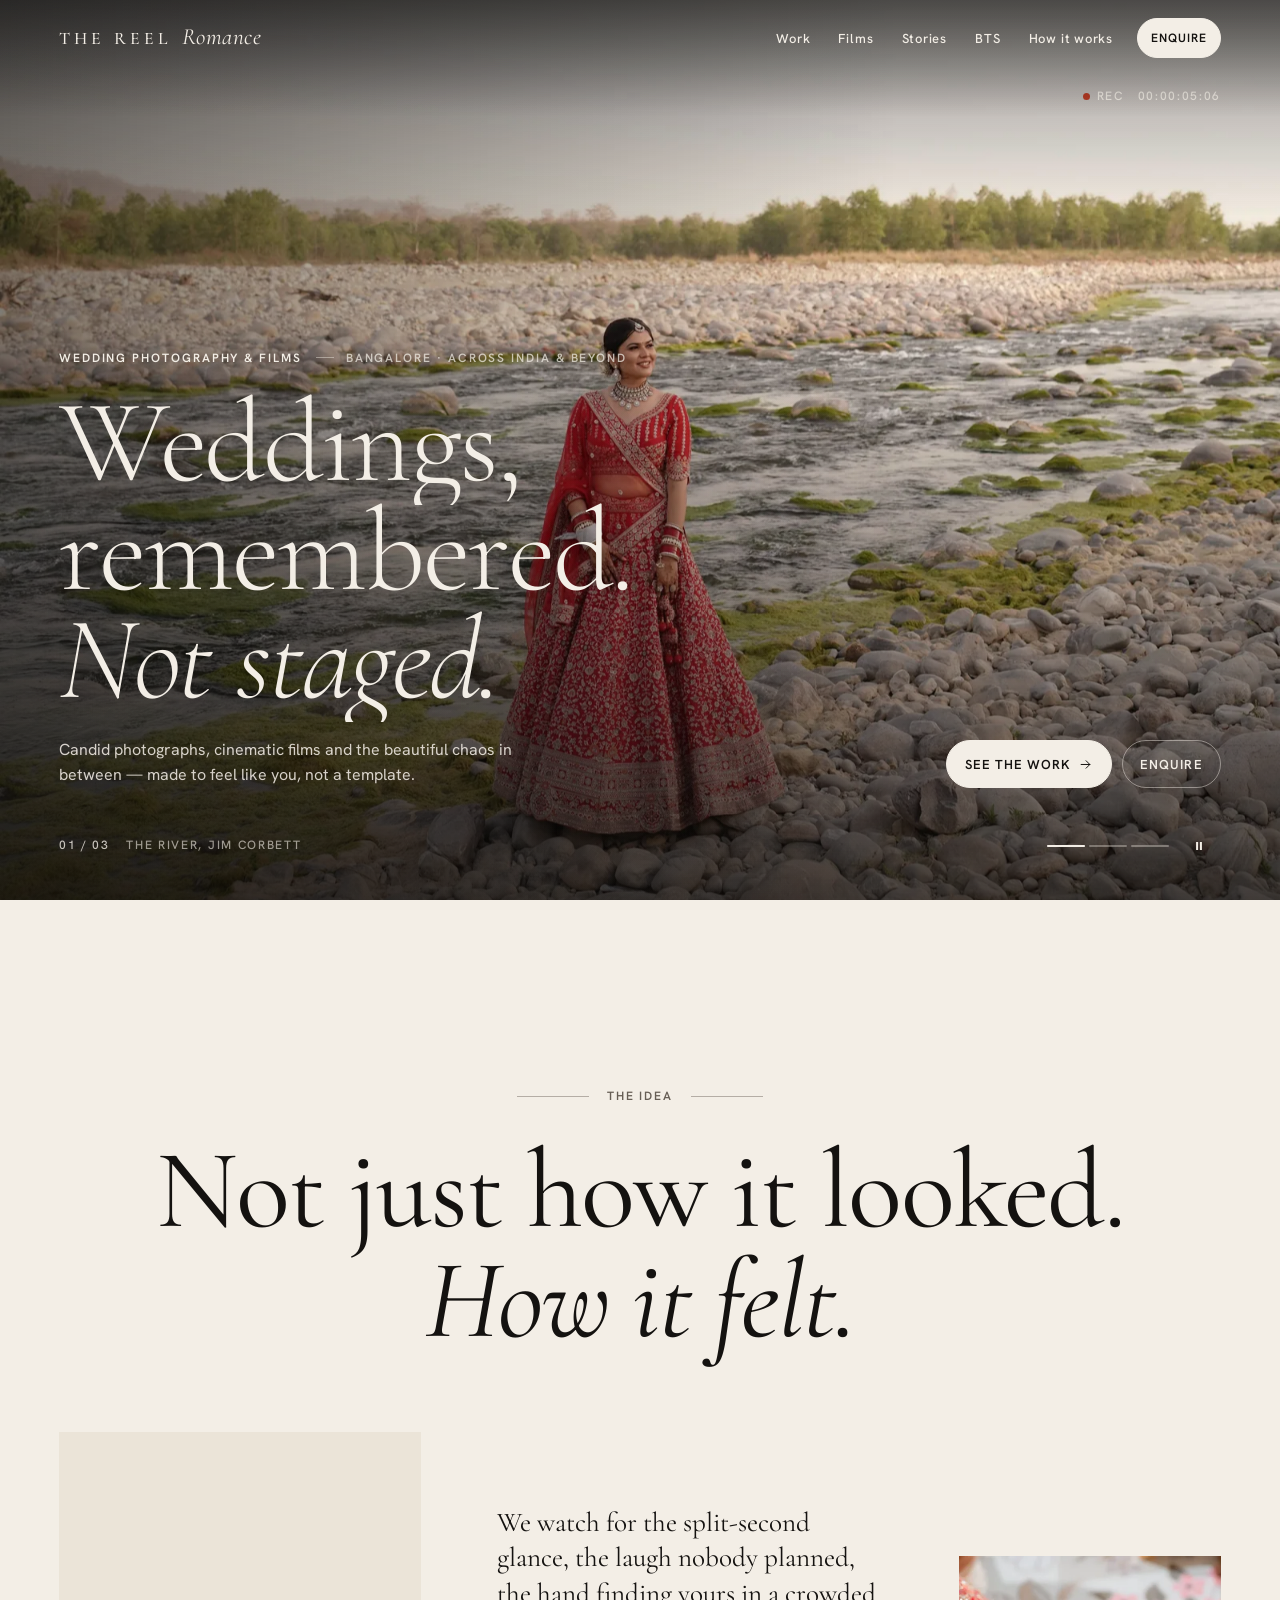
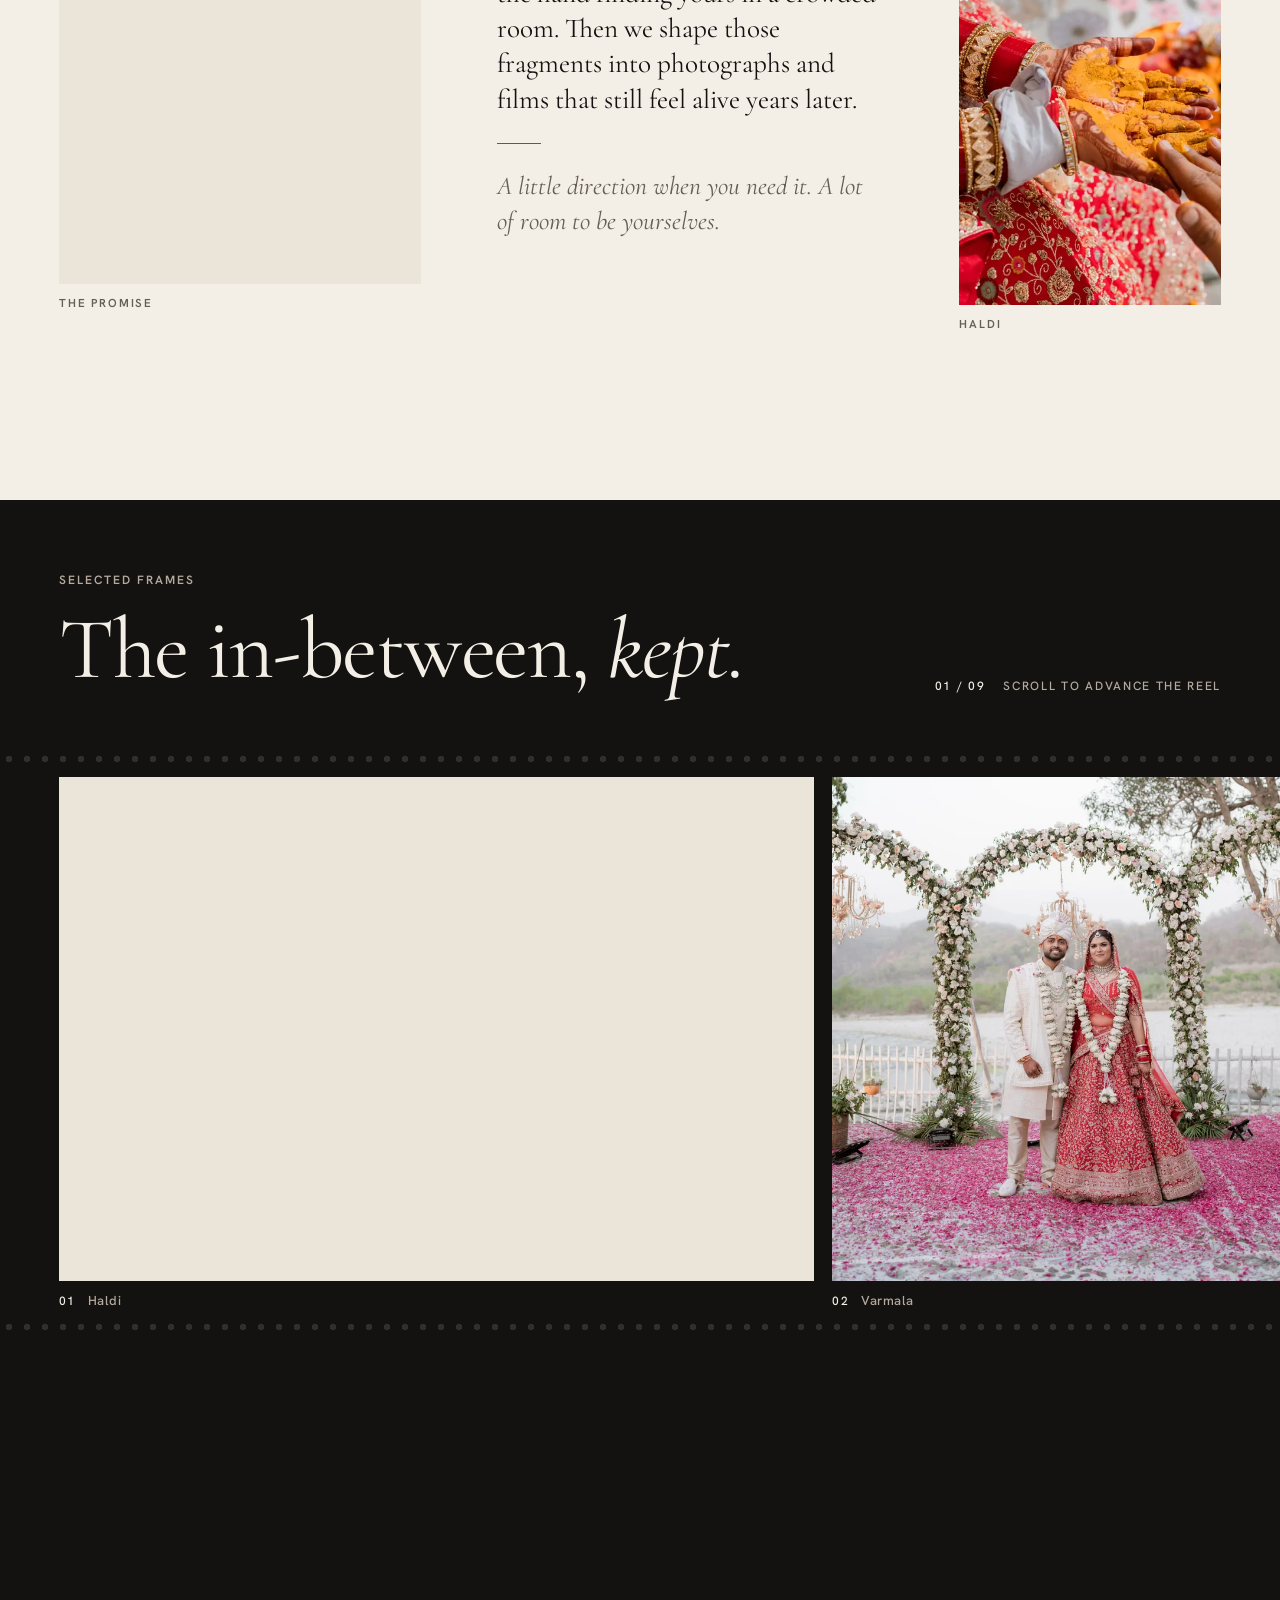
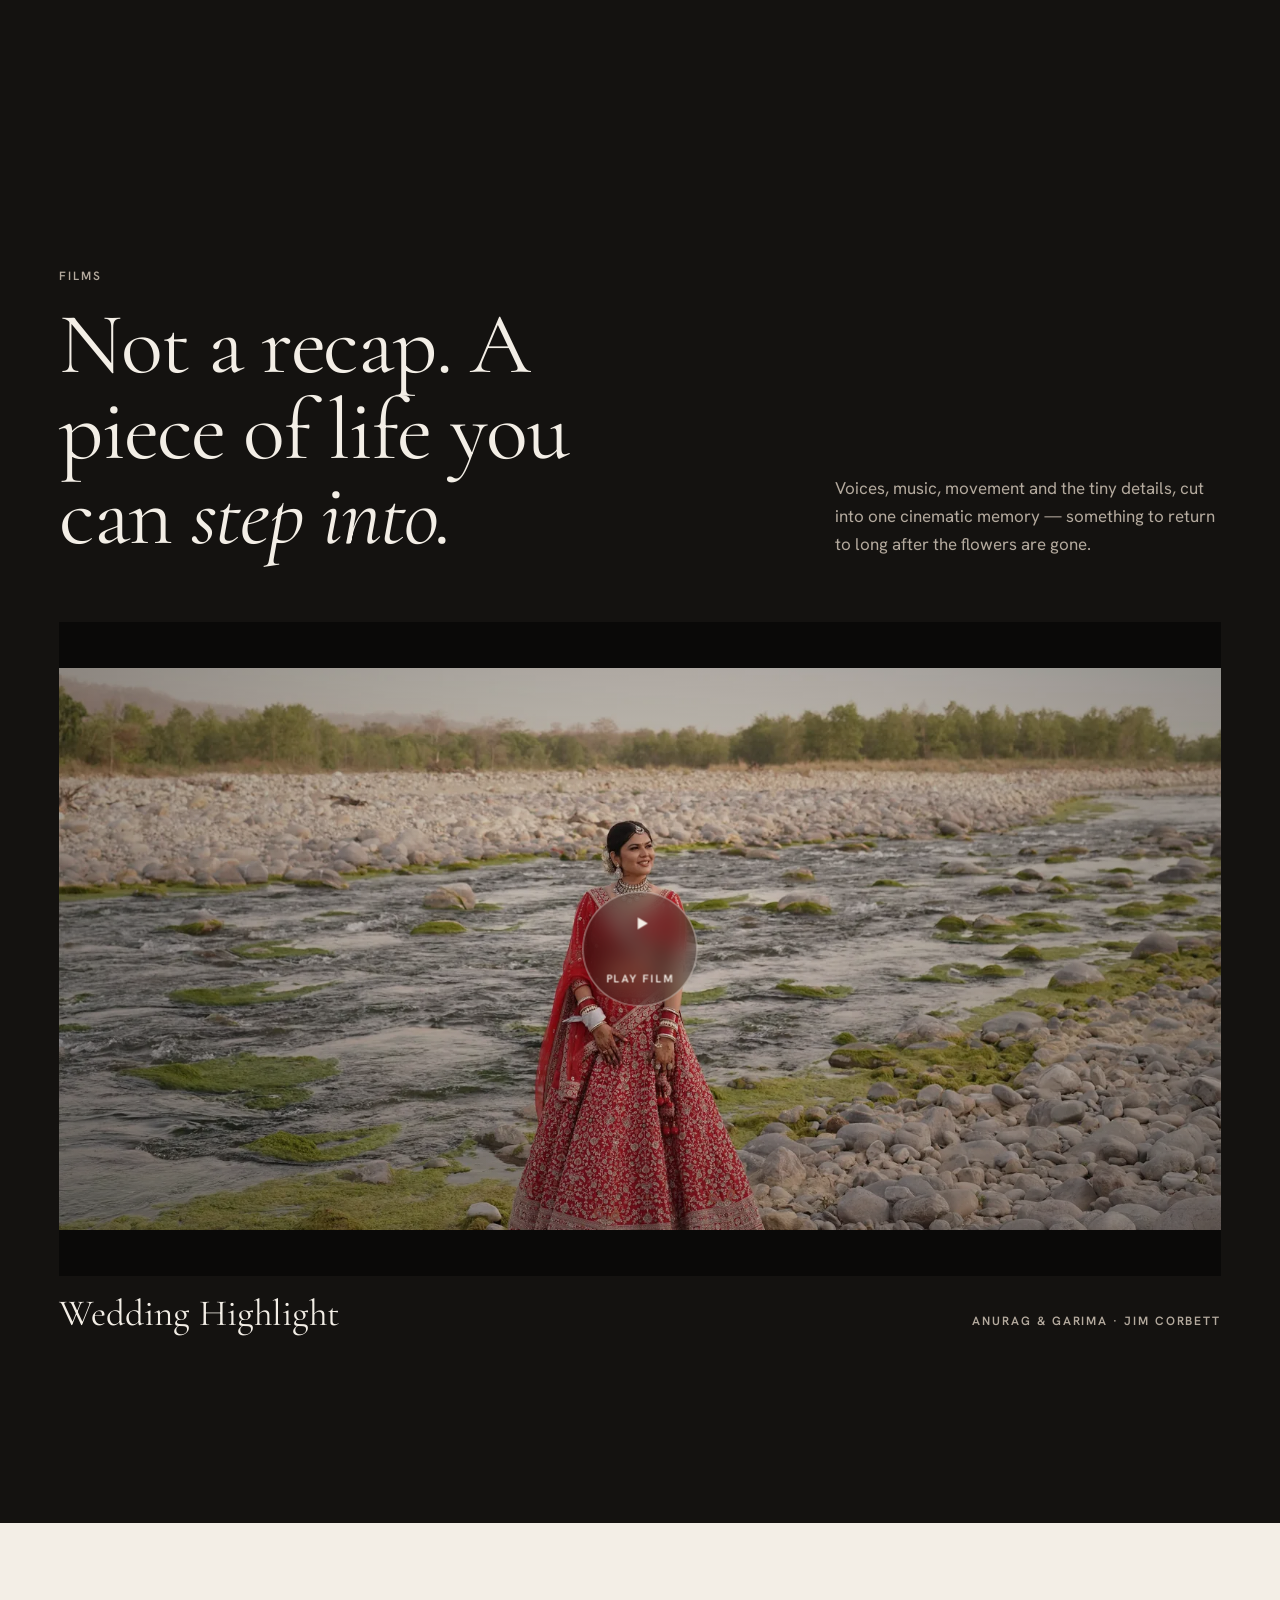
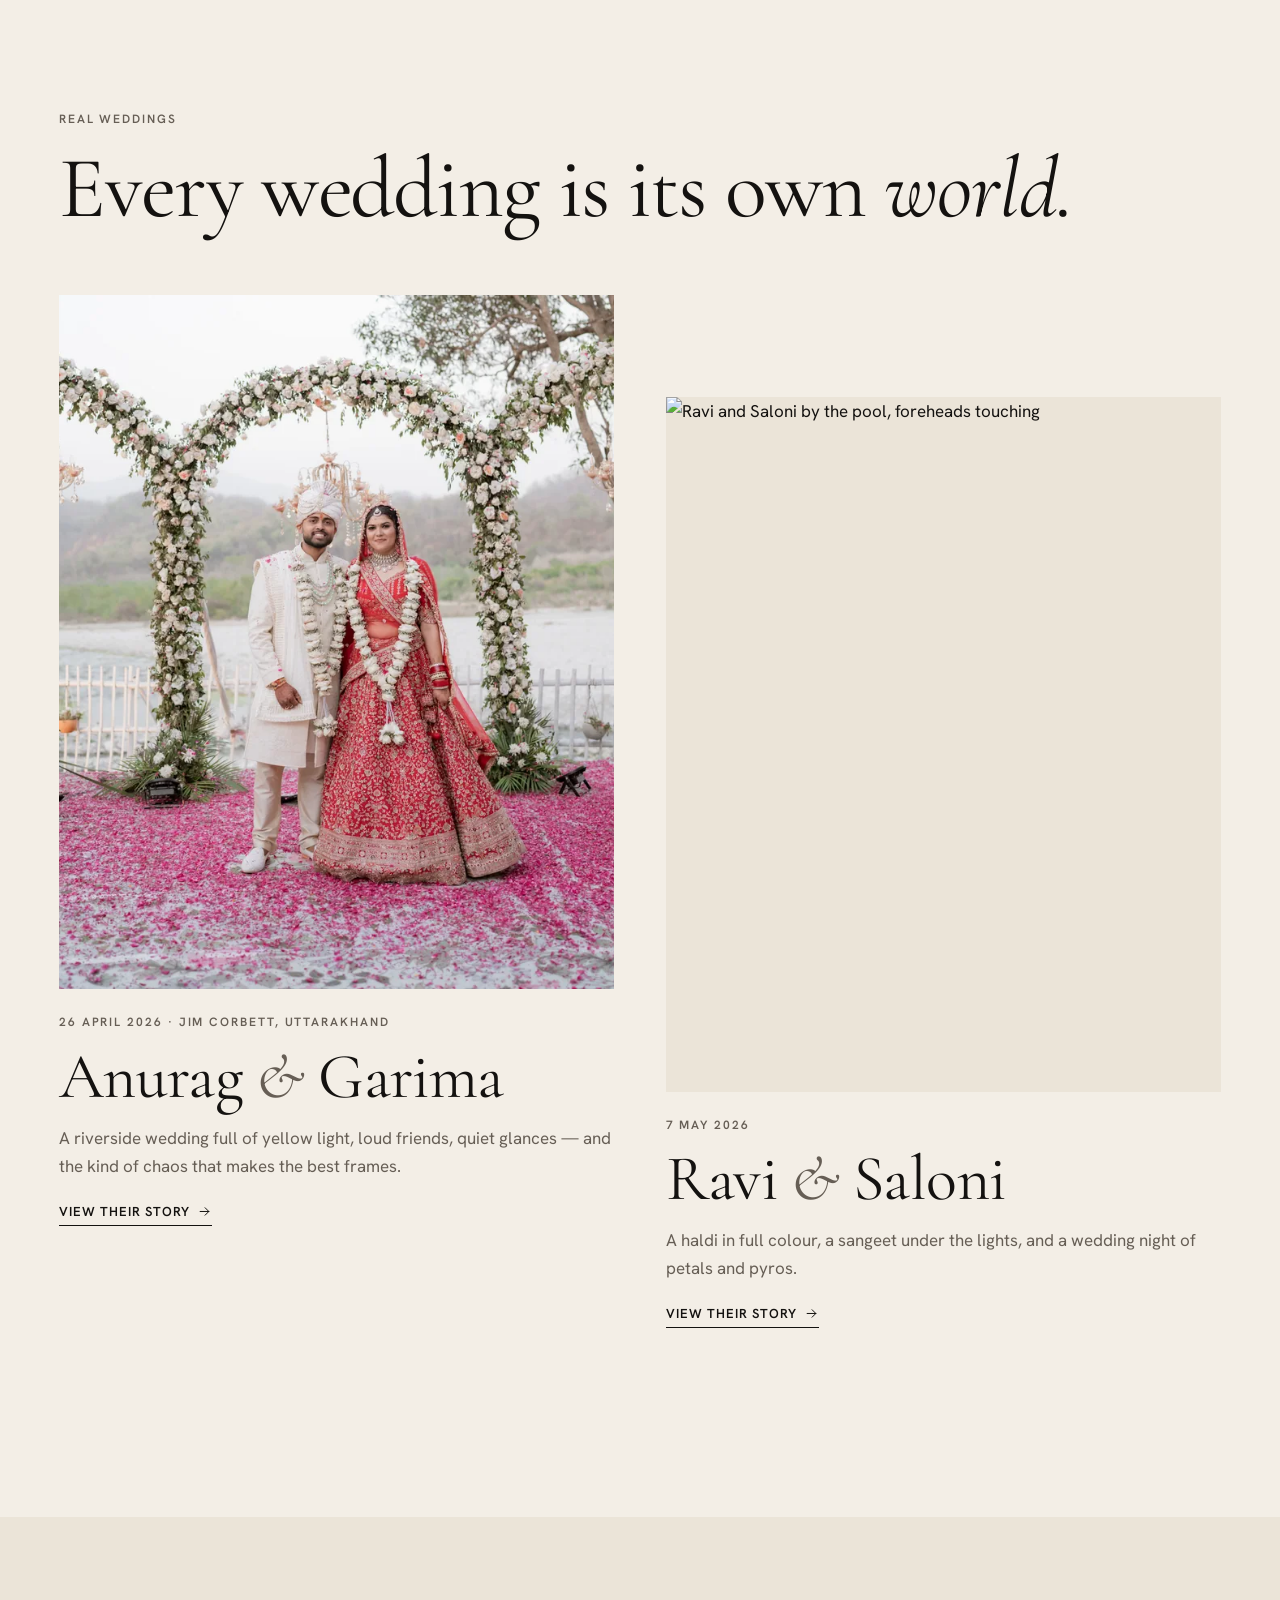
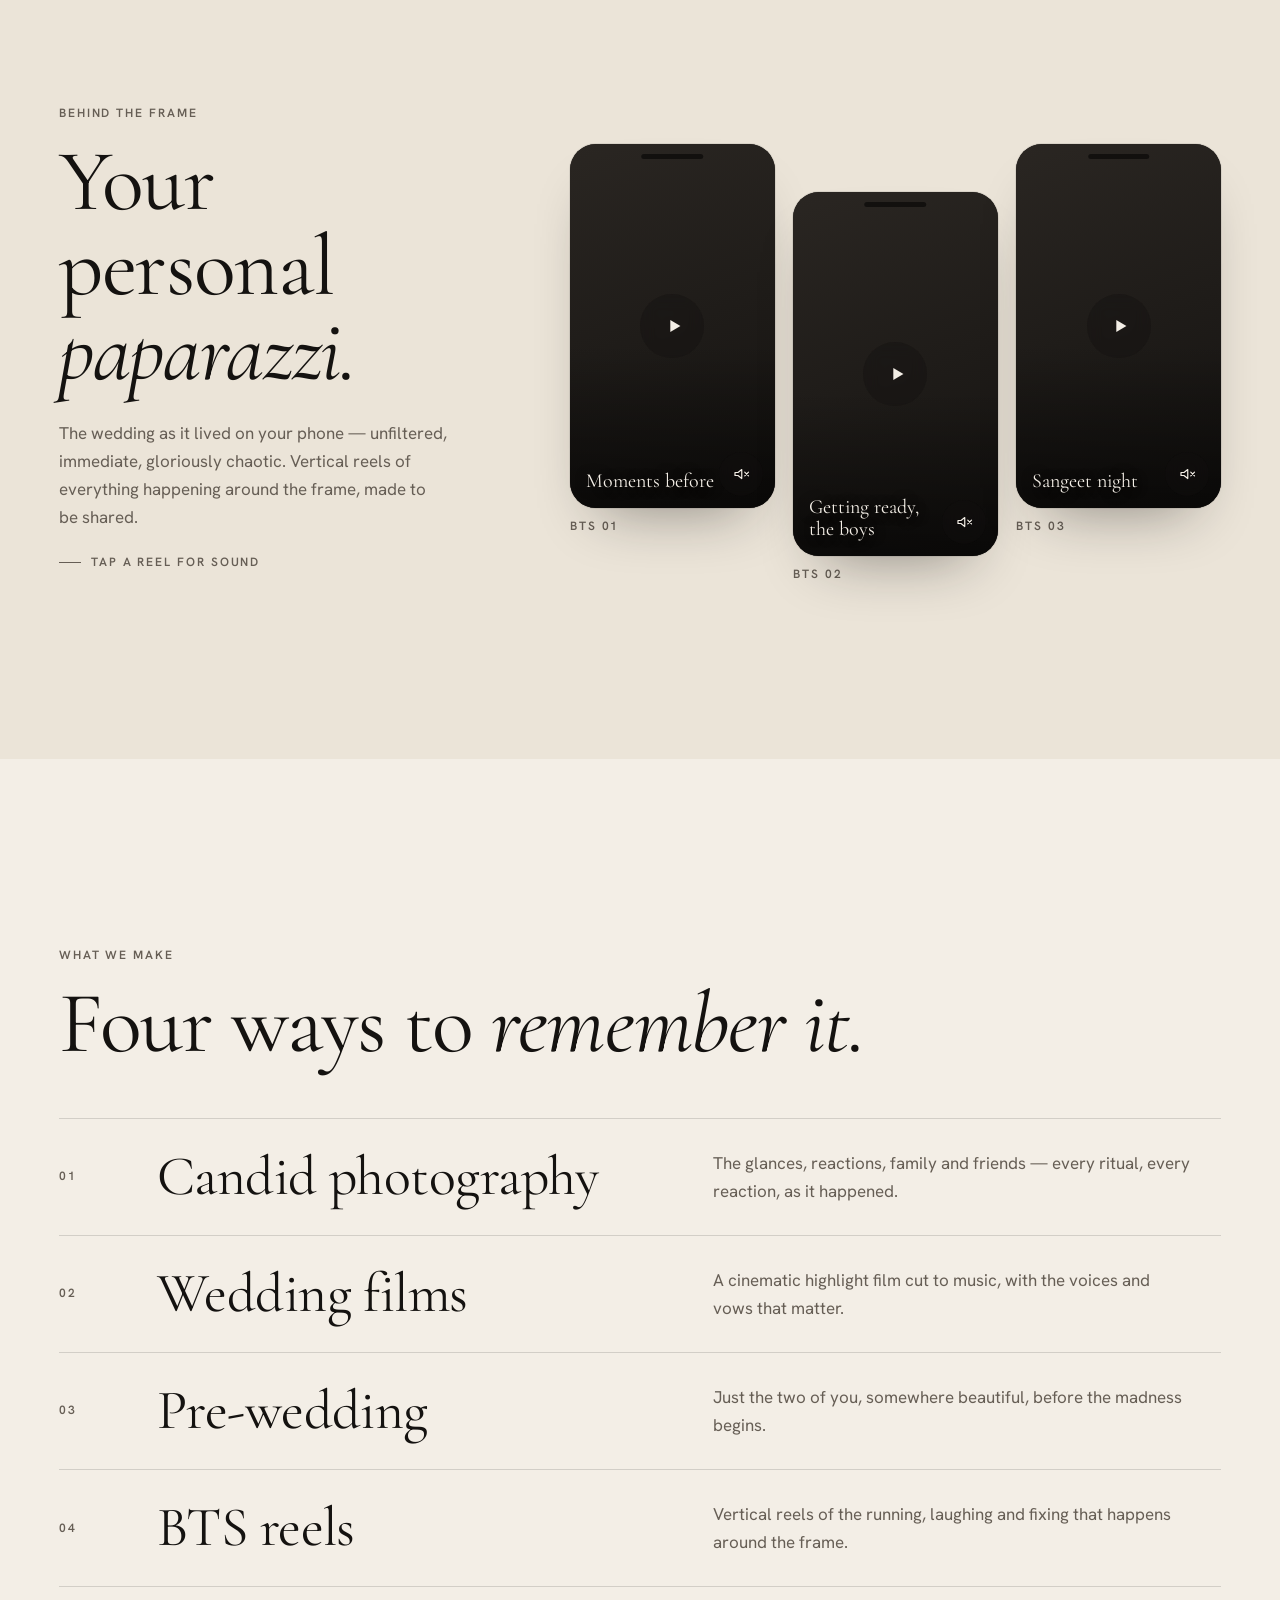
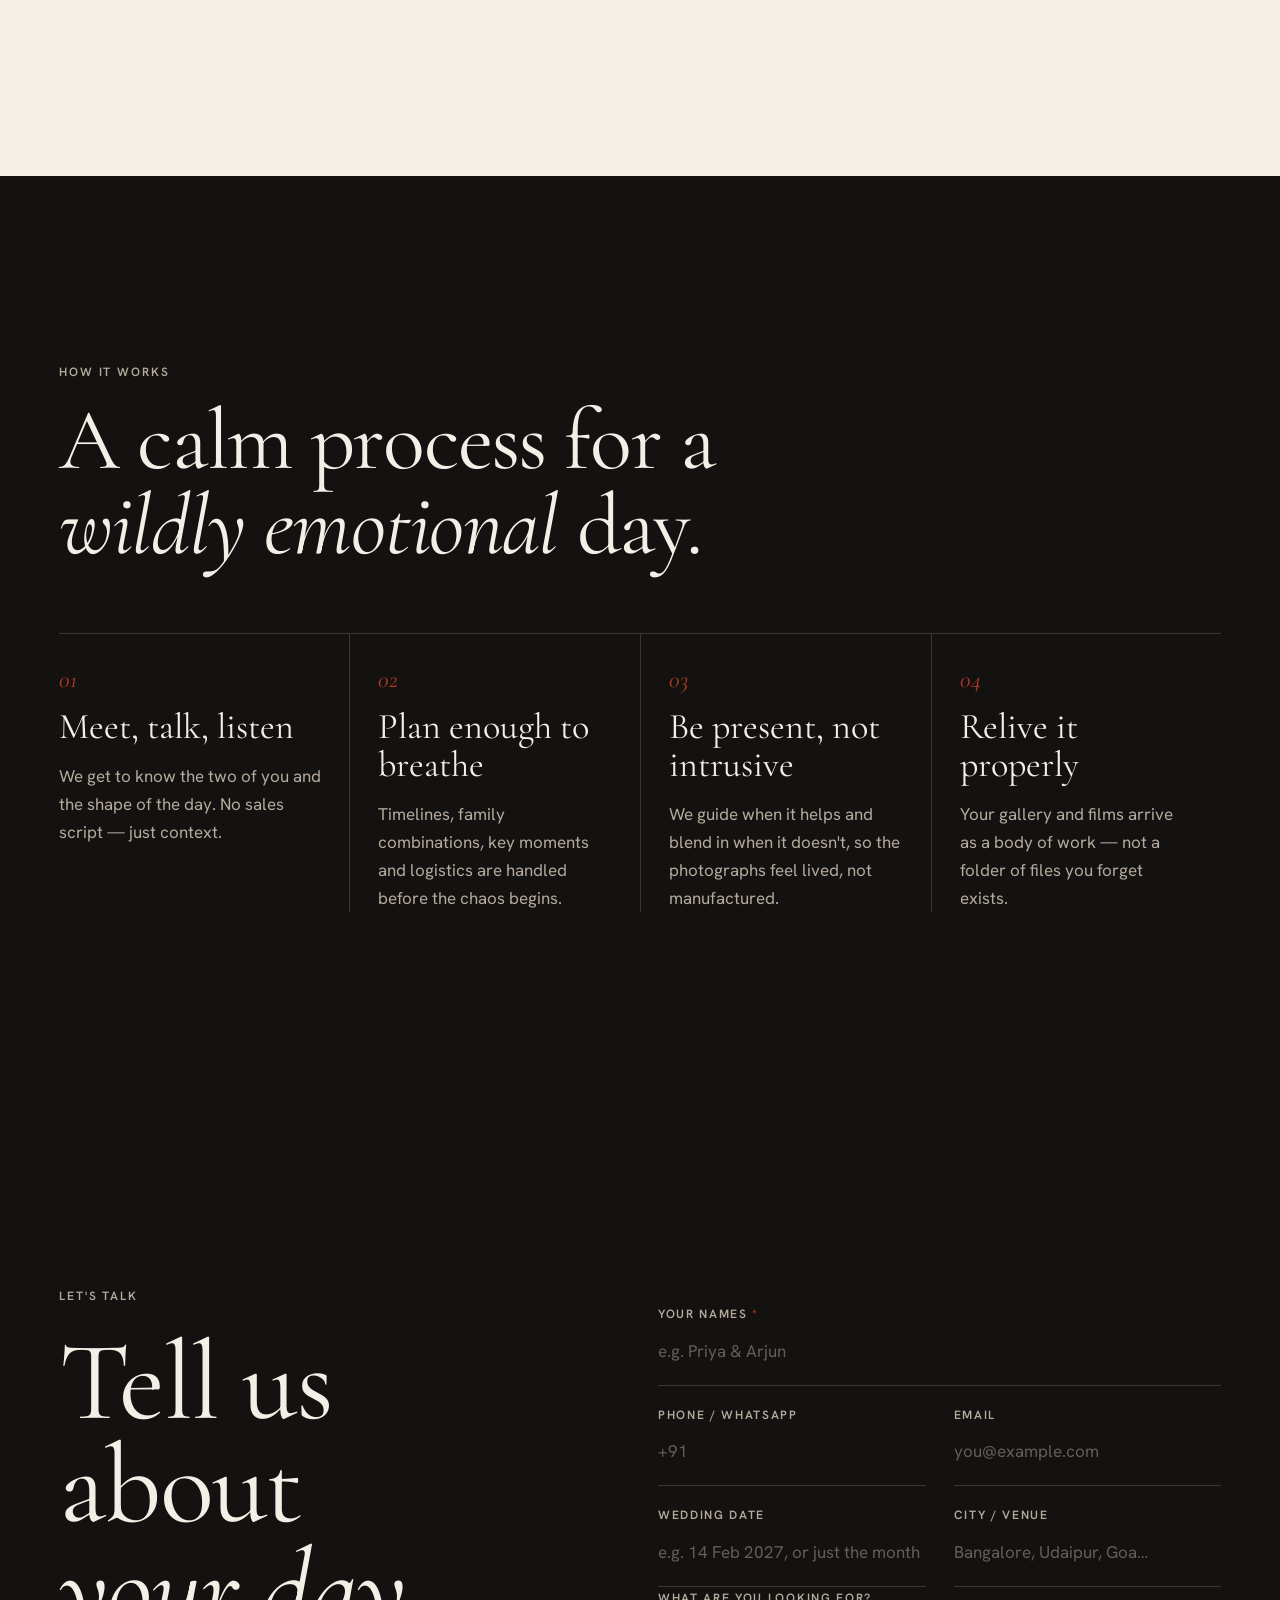
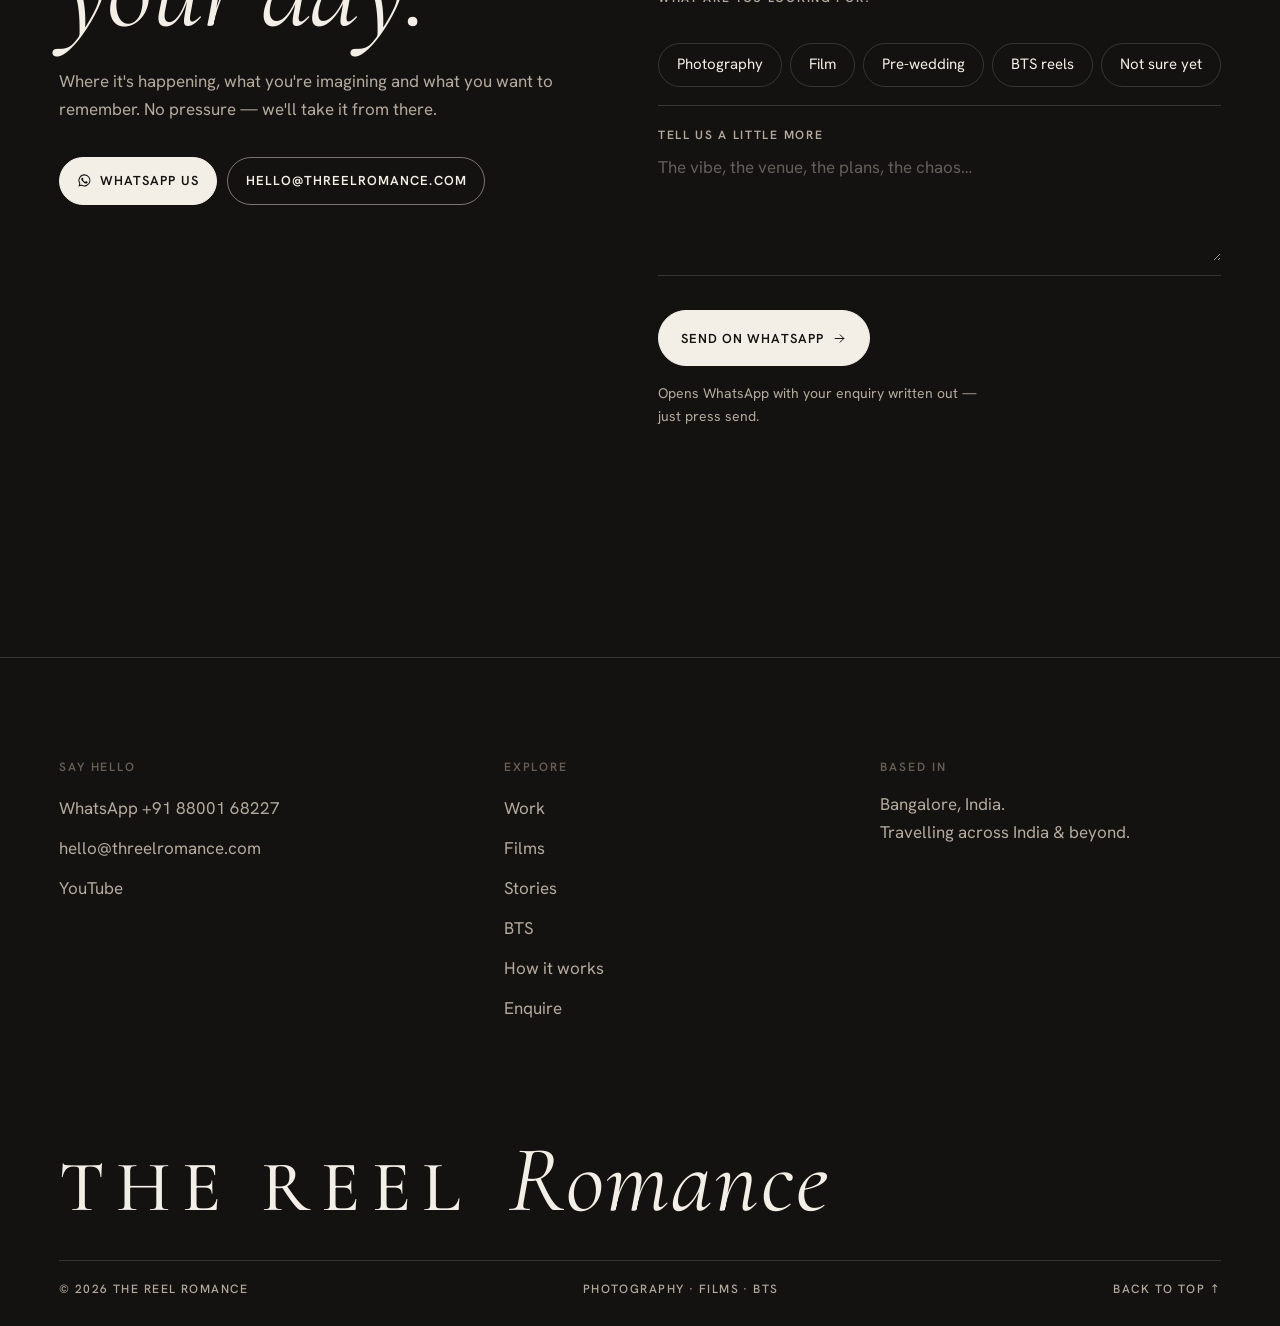
==== commit 58da5f19: "Ravi & Saloni: 25-photo gallery, cover, date and story text Curated from the Kwikpic gallery (haldi," ====
--- a/index.html
+++ b/index.html
@@ -221,11 +221,11 @@
           </div></a>
       </article><article class="story-card" data-reveal style="--d:120ms">
         <a class="story-card__link" href="stories/ravi-saloni/">
-          <div class="frame story-card__media"><img class="fill" src="https://ik.imagekit.io/ijqhfpipr/rav3.JPG?tr=w-1600,q-80,f-auto" srcset="https://ik.imagekit.io/ijqhfpipr/rav3.JPG?tr=w-480,q-80,f-auto 480w, https://ik.imagekit.io/ijqhfpipr/rav3.JPG?tr=w-800,q-80,f-auto 800w, https://ik.imagekit.io/ijqhfpipr/rav3.JPG?tr=w-1200,q-80,f-auto 1200w, https://ik.imagekit.io/ijqhfpipr/rav3.JPG?tr=w-1600,q-80,f-auto 1600w, https://ik.imagekit.io/ijqhfpipr/rav3.JPG?tr=w-2400,q-80,f-auto 2400w" sizes="(min-width: 600px) 50vw, 120vw" alt="Ravi and Saloni on stage with their families at the reception" width="1600" height="1067" loading="lazy" decoding="async" style="--focus:50% 45%"></div>
+          <div class="frame story-card__media"><img class="fill" src="https://ik.imagekit.io/ijqhfpipr/GSR06291.JPG?tr=w-1600,q-80,f-auto" srcset="https://ik.imagekit.io/ijqhfpipr/GSR06291.JPG?tr=w-480,q-80,f-auto 480w, https://ik.imagekit.io/ijqhfpipr/GSR06291.JPG?tr=w-800,q-80,f-auto 800w, https://ik.imagekit.io/ijqhfpipr/GSR06291.JPG?tr=w-1200,q-80,f-auto 1200w, https://ik.imagekit.io/ijqhfpipr/GSR06291.JPG?tr=w-1600,q-80,f-auto 1600w, https://ik.imagekit.io/ijqhfpipr/GSR06291.JPG?tr=w-2400,q-80,f-auto 2400w" sizes="(min-width: 600px) 50vw, 120vw" alt="Ravi and Saloni by the pool, foreheads touching" width="1600" height="1067" loading="lazy" decoding="async" style="--focus:45% 40%;--focus-m:42% 40%"></div>
           <div class="story-card__body">
-            <p class="label">Real wedding</p>
+            <p class="label">7 May 2026</p>
             <h3 class="story-card__title">Ravi <em>&amp;</em> Saloni</h3>
-            <p class="body">A second world, a different rhythm.</p>
+            <p class="body">A haldi in full colour, a sangeet under the lights, and a wedding night of petals and pyros.</p>
             <span class="link-arrow">View their story <svg class="i" viewBox="0 0 24 24" aria-hidden="true"><path d="M5 12h14M13 6l6 6-6 6"/></svg></span>
           </div></a>
       </article>
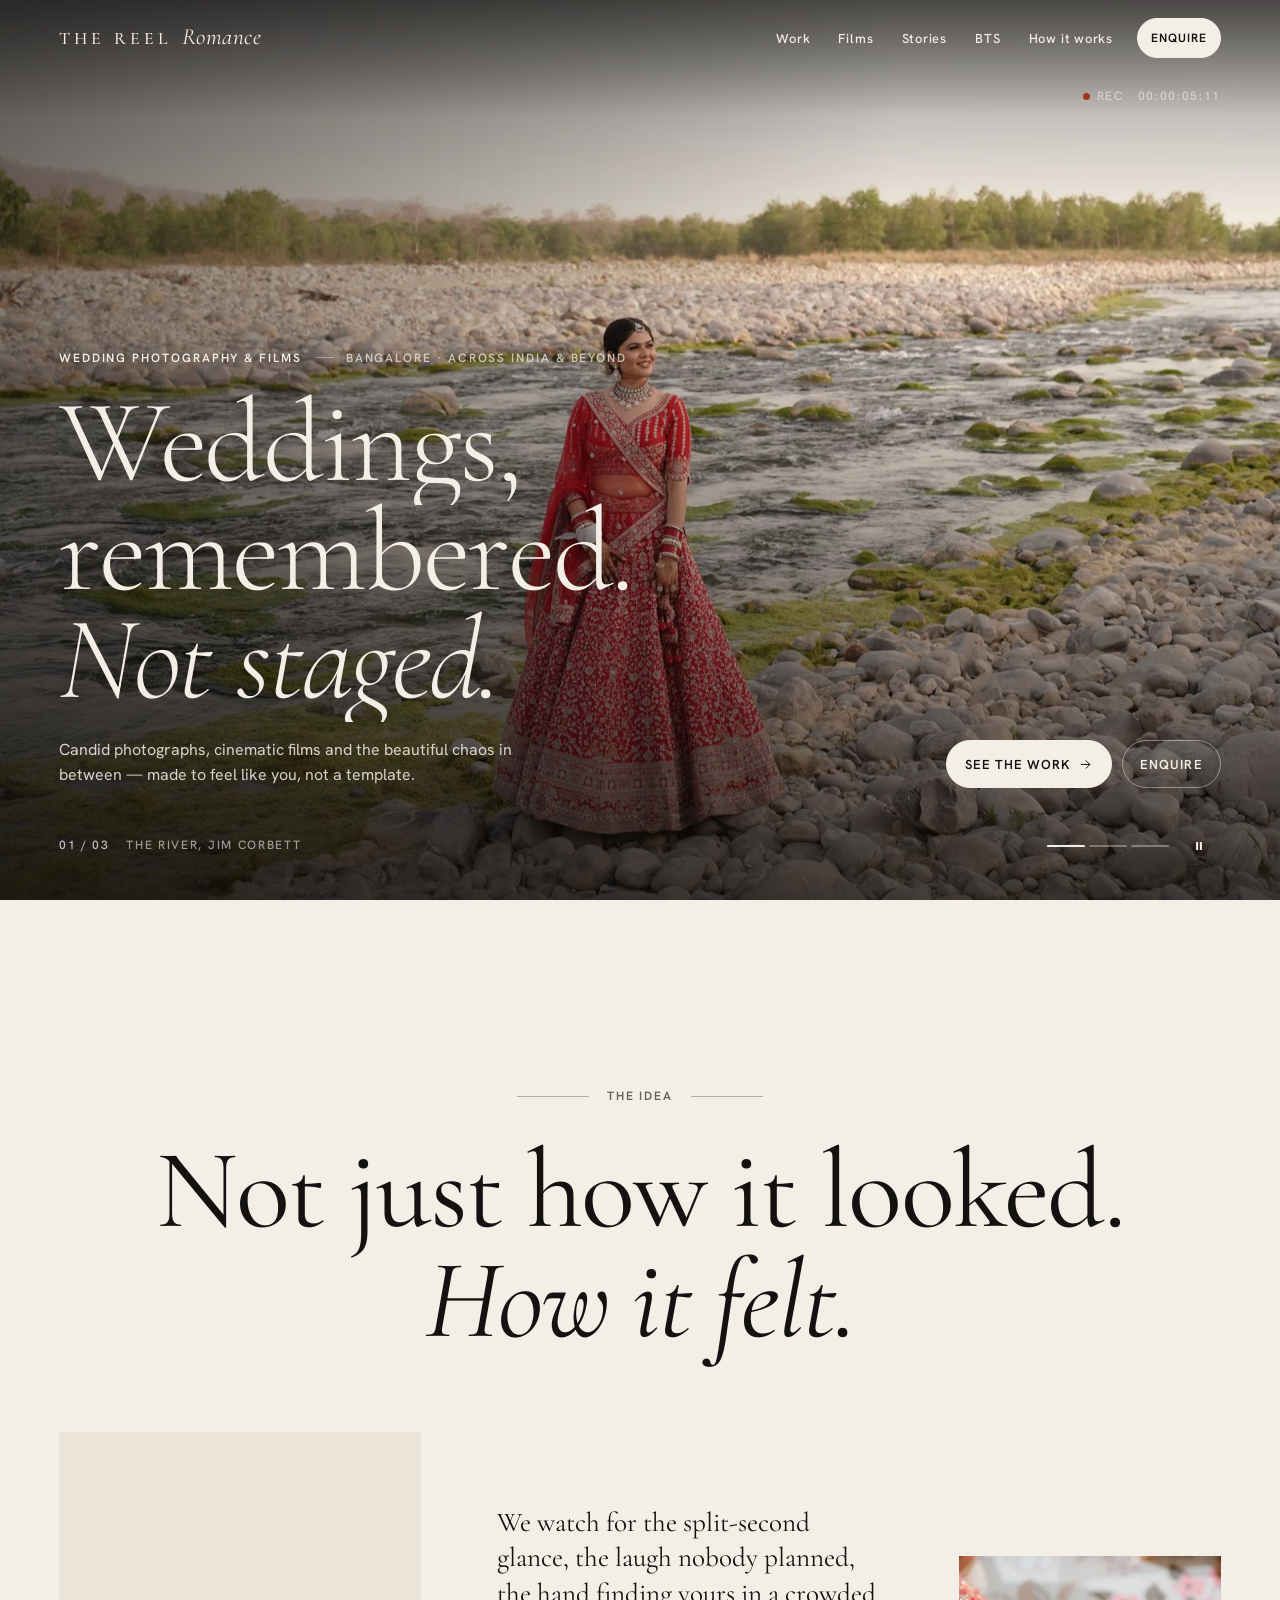
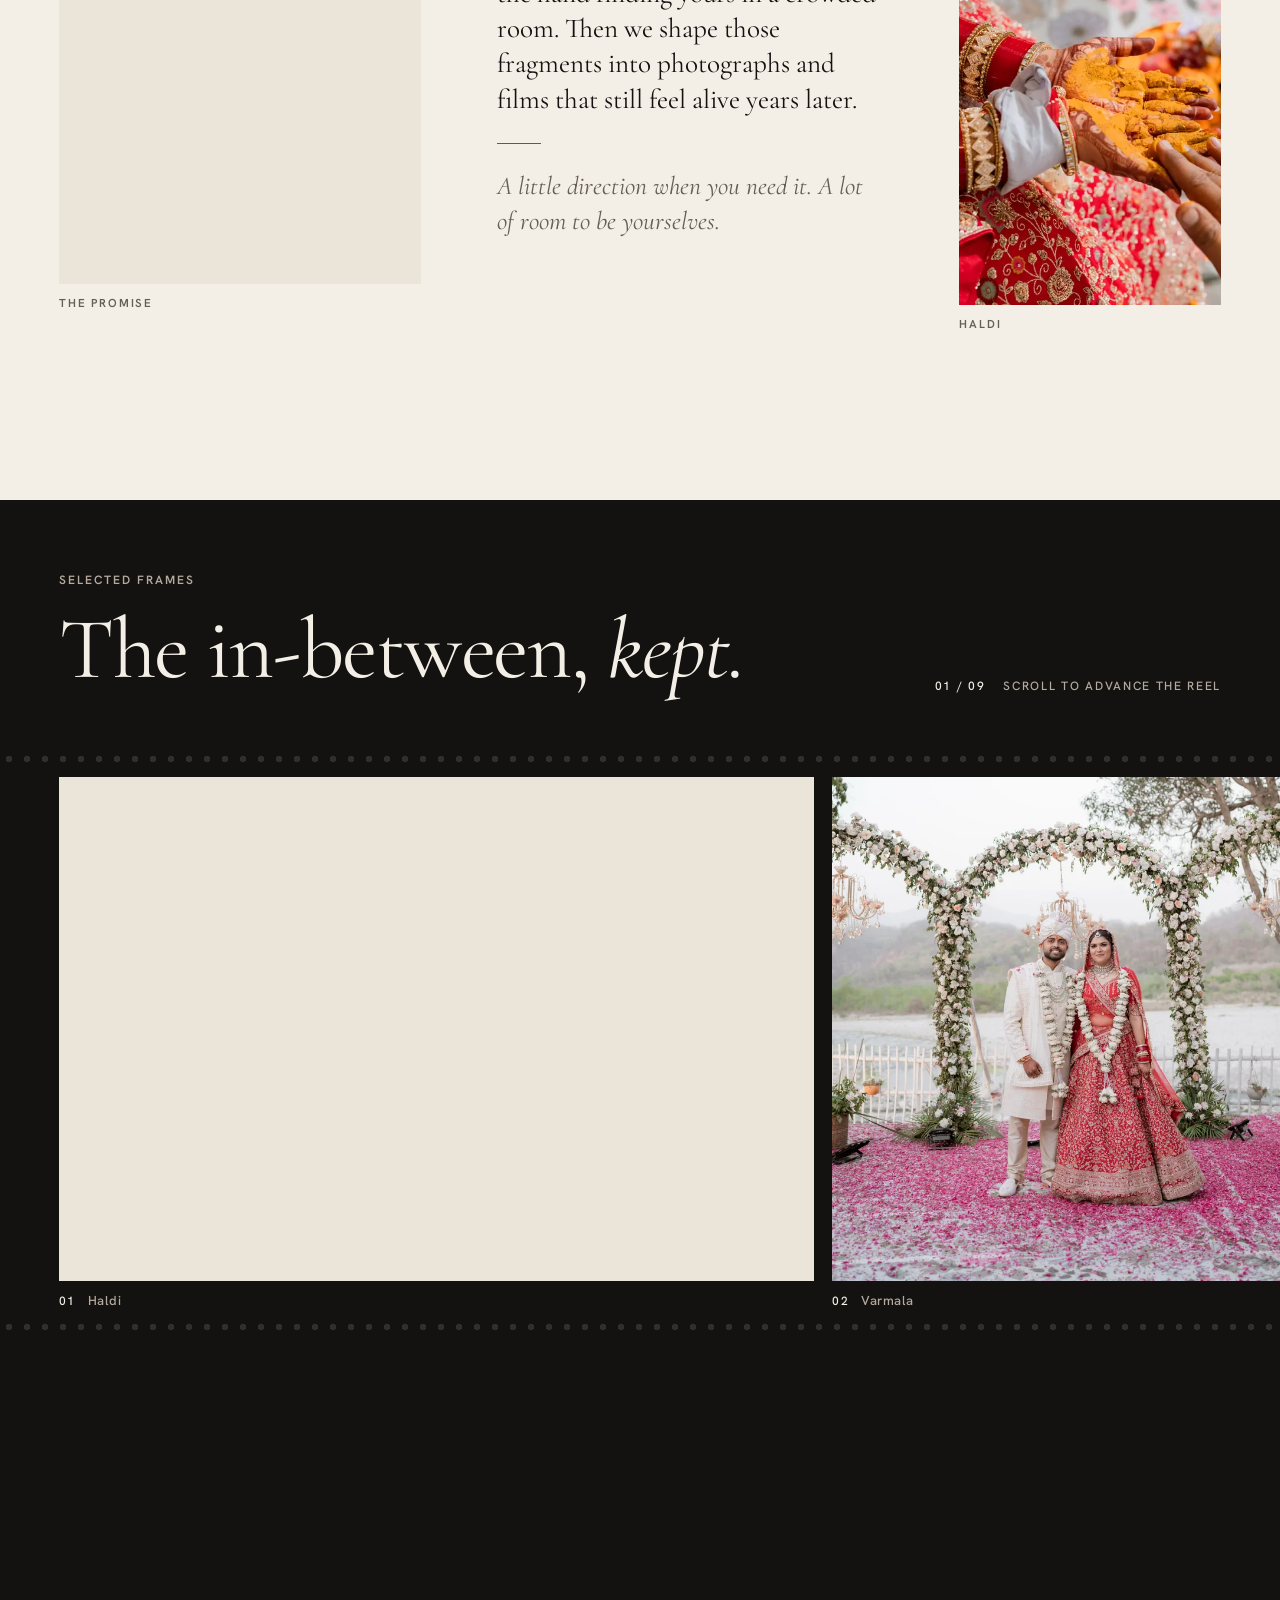
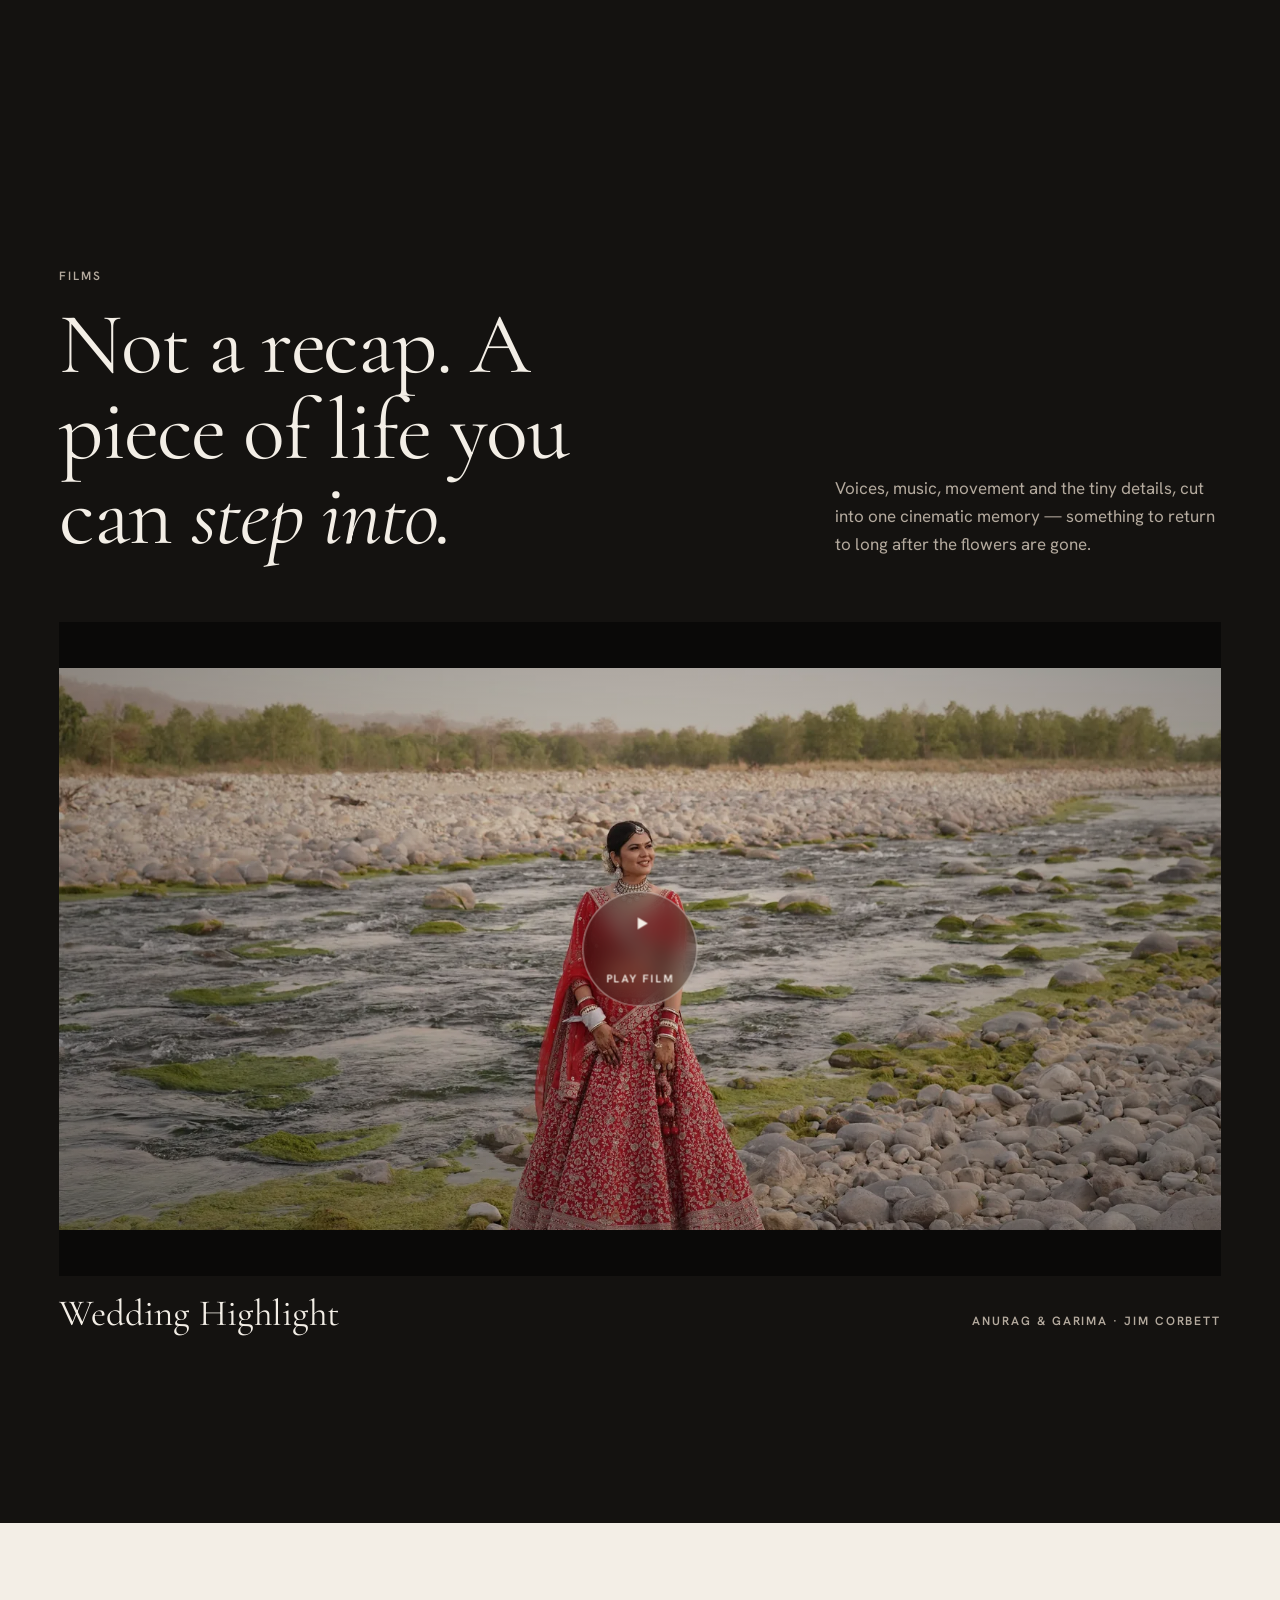
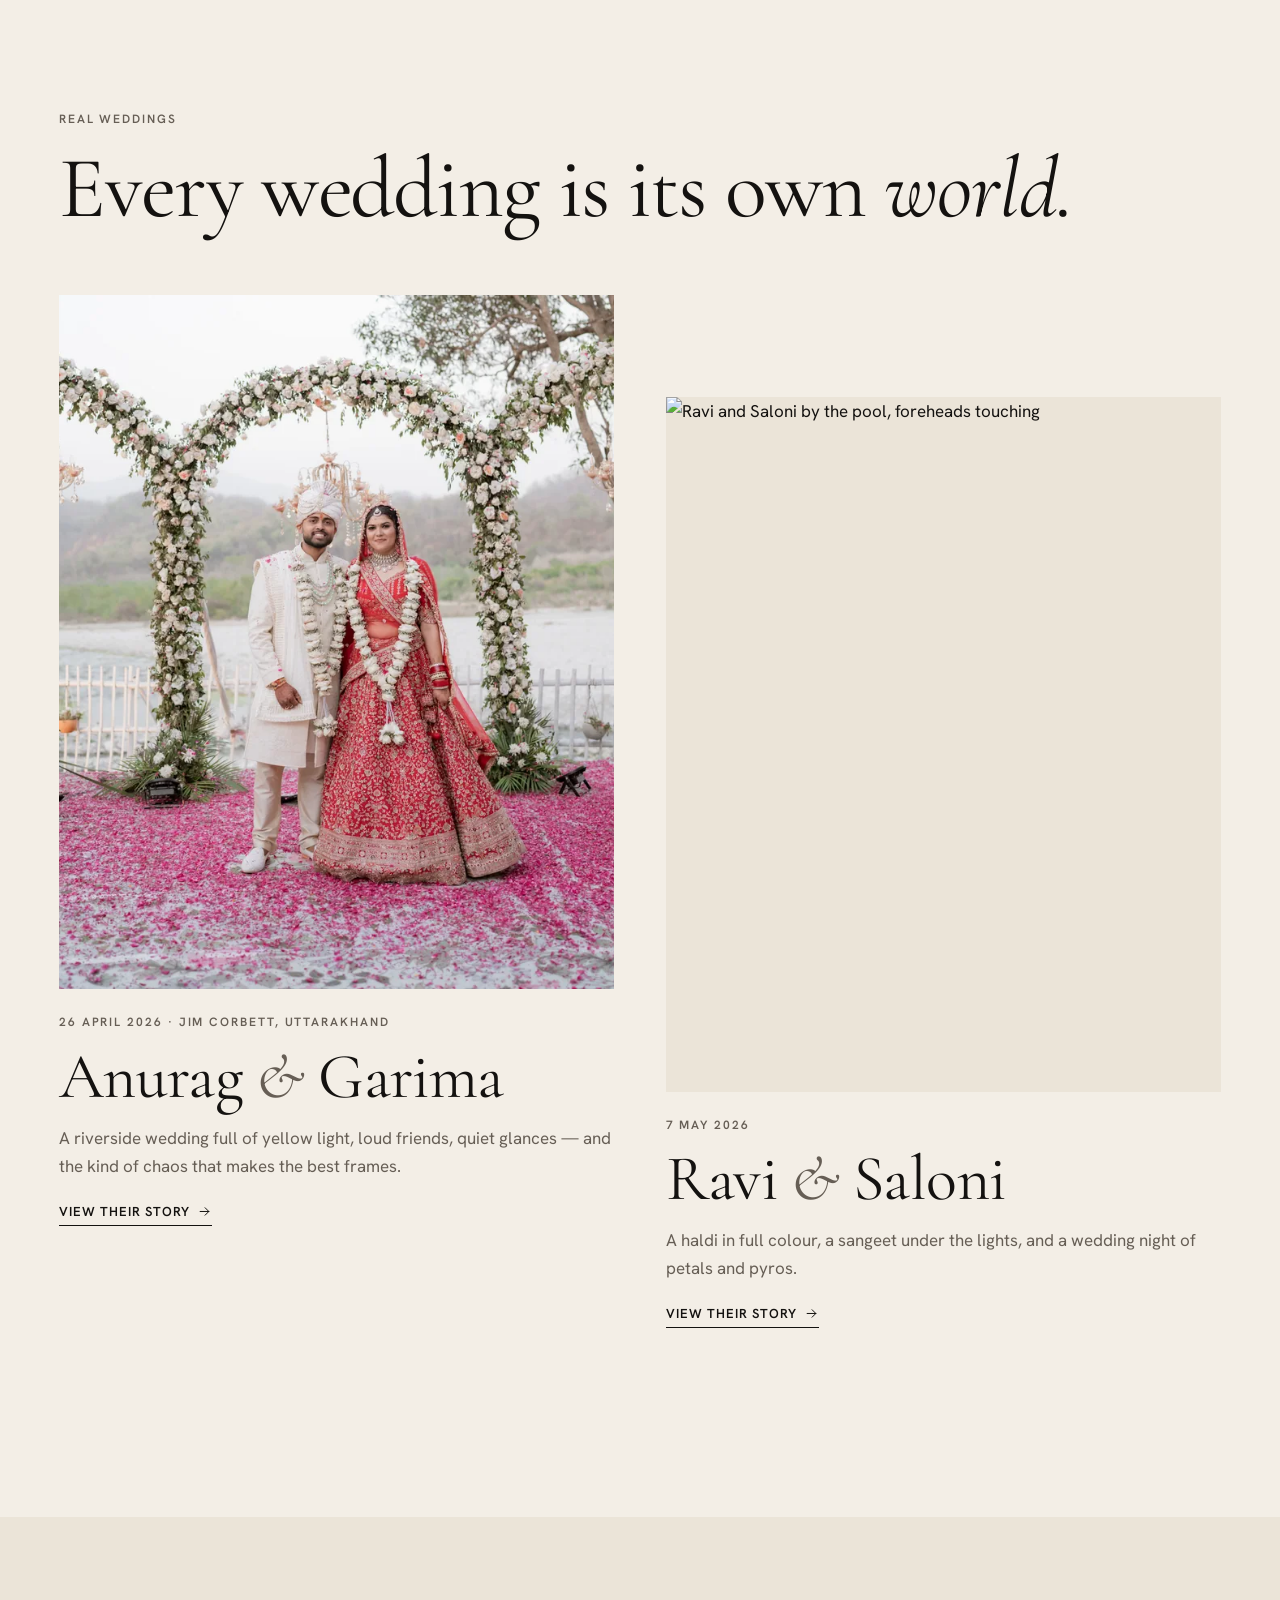
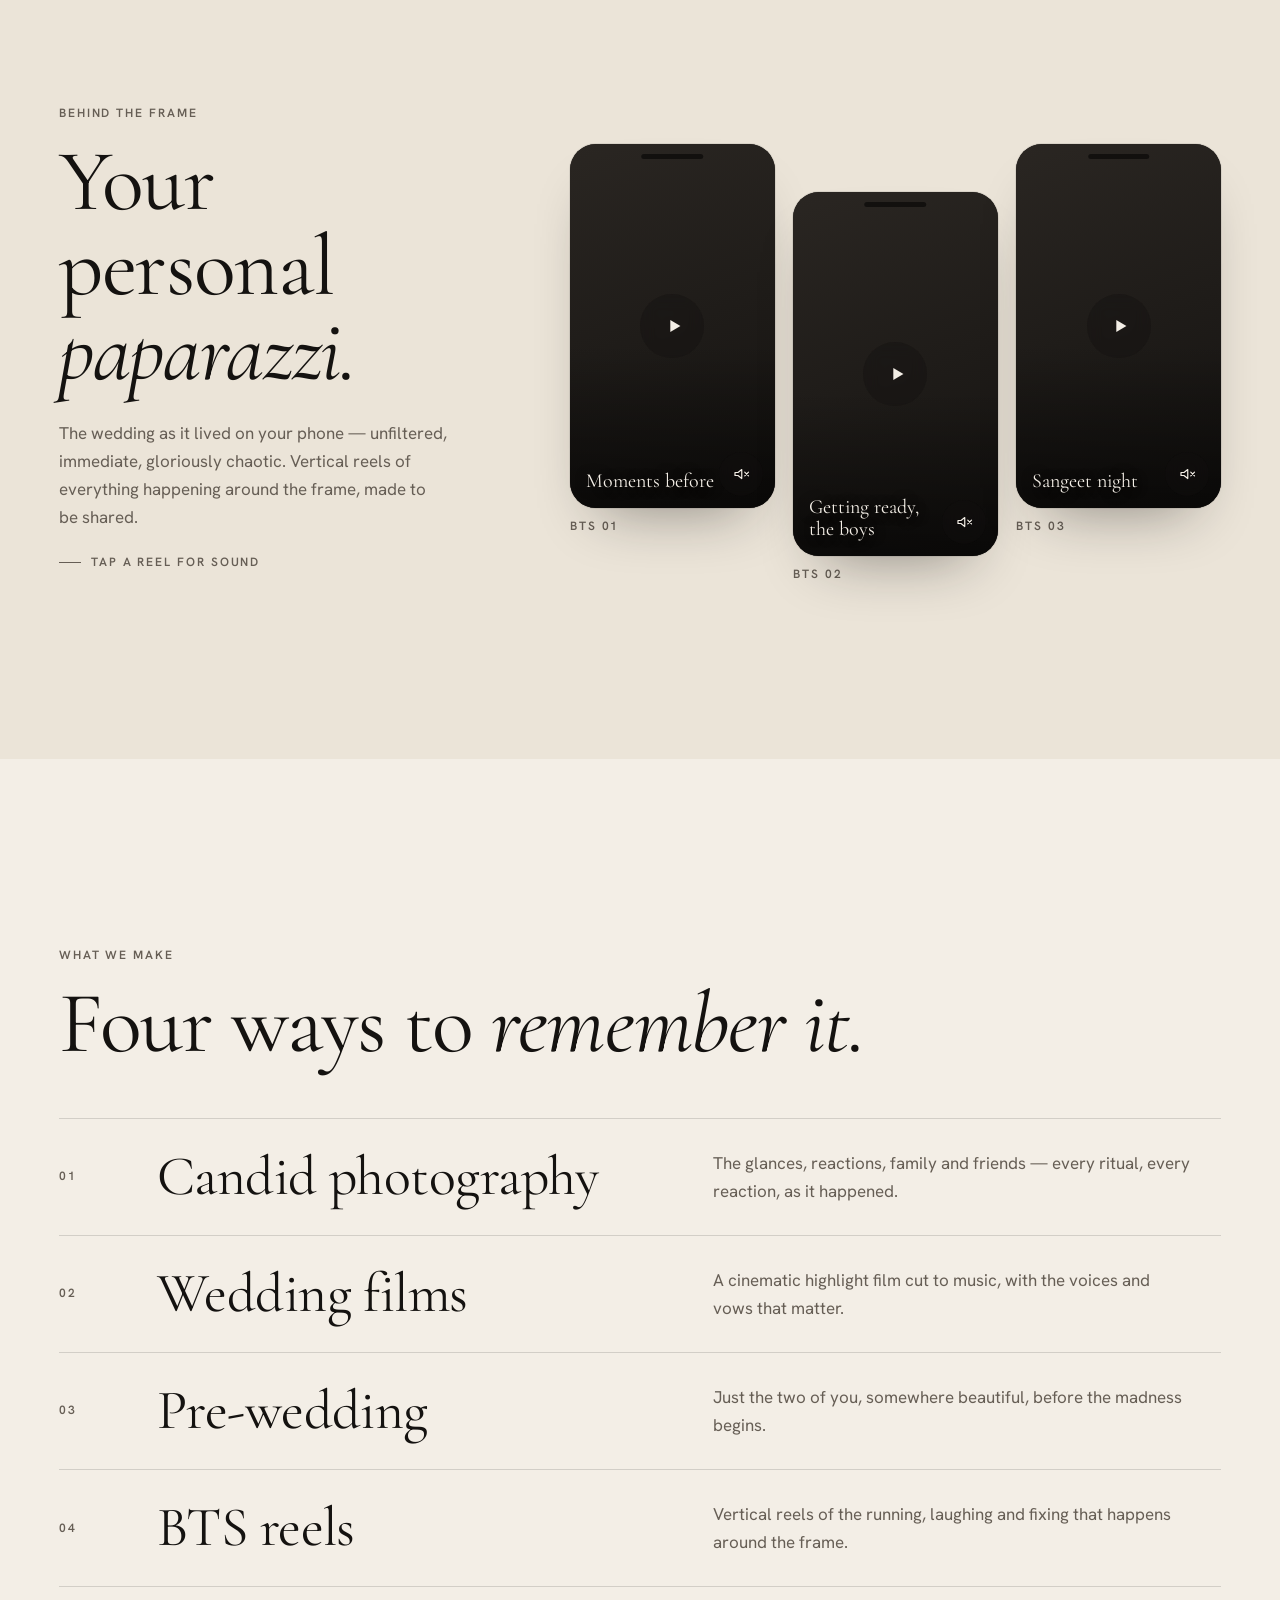
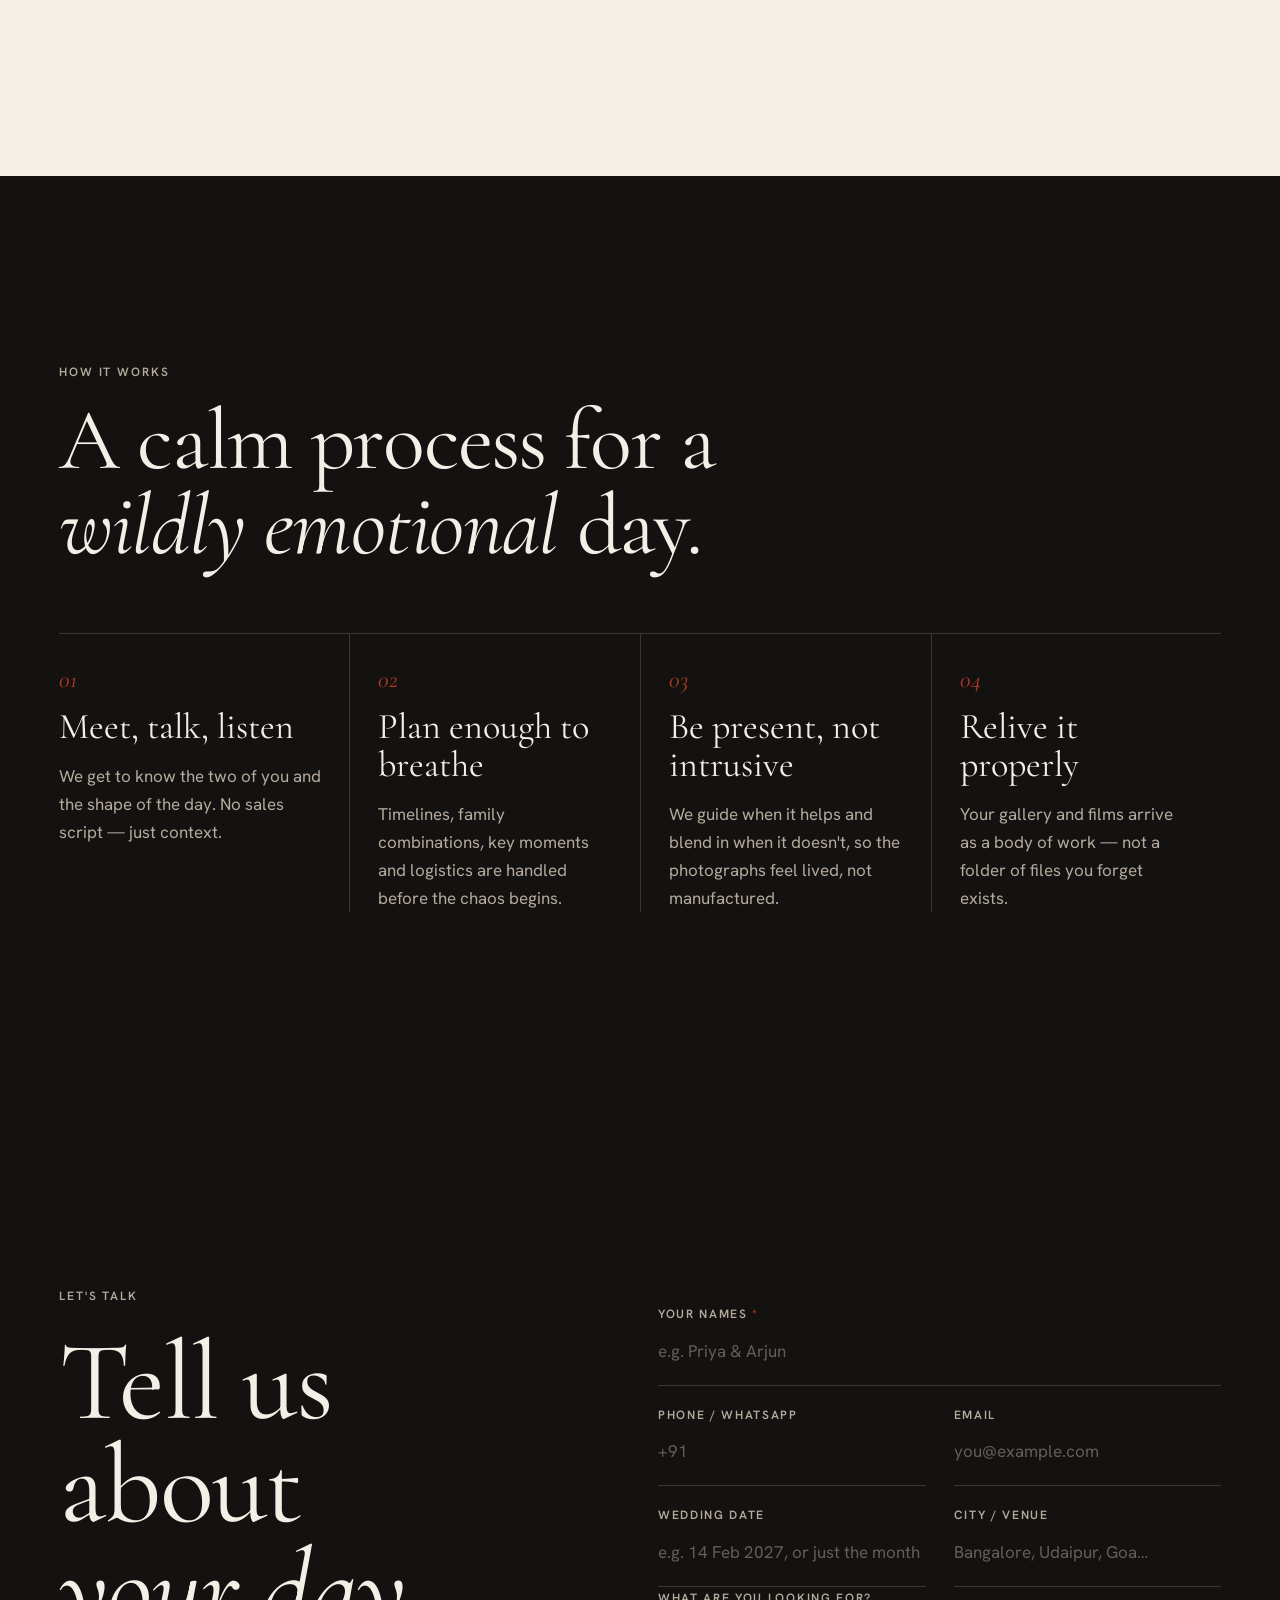
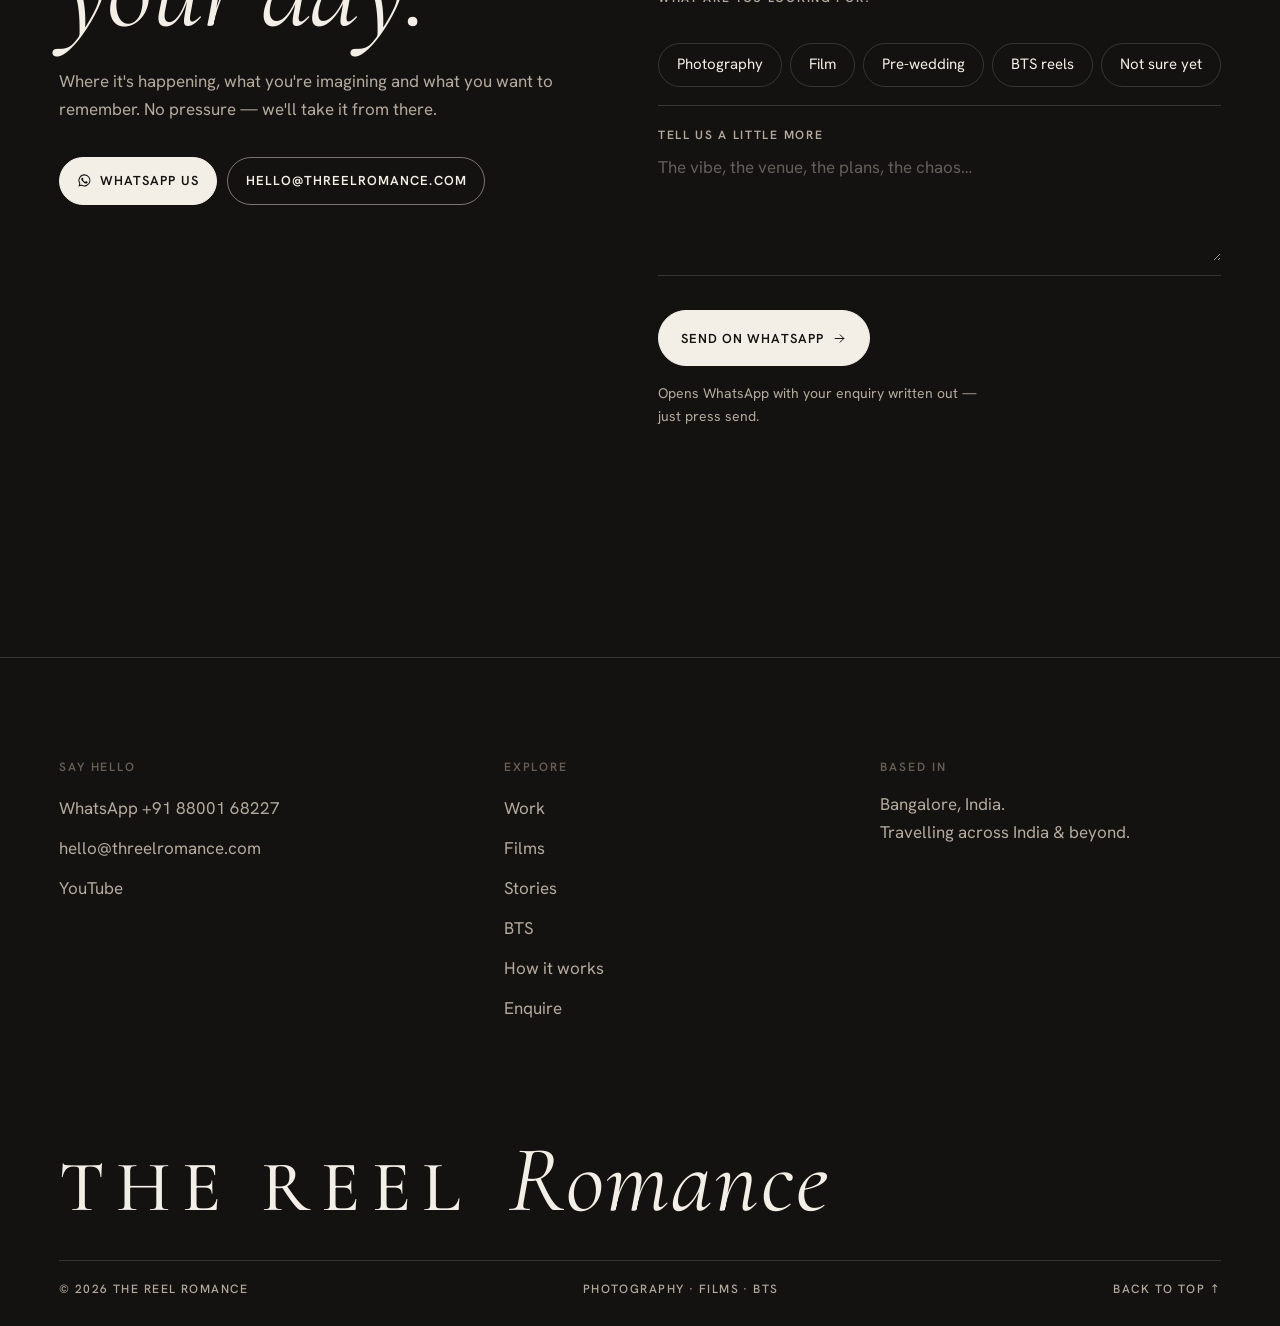
==== commit e338a5bc: "Ravi & Saloni: serve photos from the new ImageKit library The 26 photos were uploaded to the ImageKi" ====
--- a/index.html
+++ b/index.html
@@ -221,7 +221,7 @@
           </div></a>
       </article><article class="story-card" data-reveal style="--d:120ms">
         <a class="story-card__link" href="stories/ravi-saloni/">
-          <div class="frame story-card__media"><img class="fill" src="https://ik.imagekit.io/ijqhfpipr/GSR06291.JPG?tr=w-1600,q-80,f-auto" srcset="https://ik.imagekit.io/ijqhfpipr/GSR06291.JPG?tr=w-480,q-80,f-auto 480w, https://ik.imagekit.io/ijqhfpipr/GSR06291.JPG?tr=w-800,q-80,f-auto 800w, https://ik.imagekit.io/ijqhfpipr/GSR06291.JPG?tr=w-1200,q-80,f-auto 1200w, https://ik.imagekit.io/ijqhfpipr/GSR06291.JPG?tr=w-1600,q-80,f-auto 1600w, https://ik.imagekit.io/ijqhfpipr/GSR06291.JPG?tr=w-2400,q-80,f-auto 2400w" sizes="(min-width: 600px) 50vw, 120vw" alt="Ravi and Saloni by the pool, foreheads touching" width="1600" height="1067" loading="lazy" decoding="async" style="--focus:45% 40%;--focus-m:42% 40%"></div>
+          <div class="frame story-card__media"><img class="fill" src="https://ik.imagekit.io/hseknvikx/GSR06291.JPG?tr=w-1600,q-80,f-auto" srcset="https://ik.imagekit.io/hseknvikx/GSR06291.JPG?tr=w-480,q-80,f-auto 480w, https://ik.imagekit.io/hseknvikx/GSR06291.JPG?tr=w-800,q-80,f-auto 800w, https://ik.imagekit.io/hseknvikx/GSR06291.JPG?tr=w-1200,q-80,f-auto 1200w, https://ik.imagekit.io/hseknvikx/GSR06291.JPG?tr=w-1600,q-80,f-auto 1600w, https://ik.imagekit.io/hseknvikx/GSR06291.JPG?tr=w-2400,q-80,f-auto 2400w" sizes="(min-width: 600px) 50vw, 120vw" alt="Ravi and Saloni by the pool, foreheads touching" width="1600" height="1067" loading="lazy" decoding="async" style="--focus:45% 40%;--focus-m:42% 40%"></div>
           <div class="story-card__body">
             <p class="label">7 May 2026</p>
             <h3 class="story-card__title">Ravi <em>&amp;</em> Saloni</h3>
